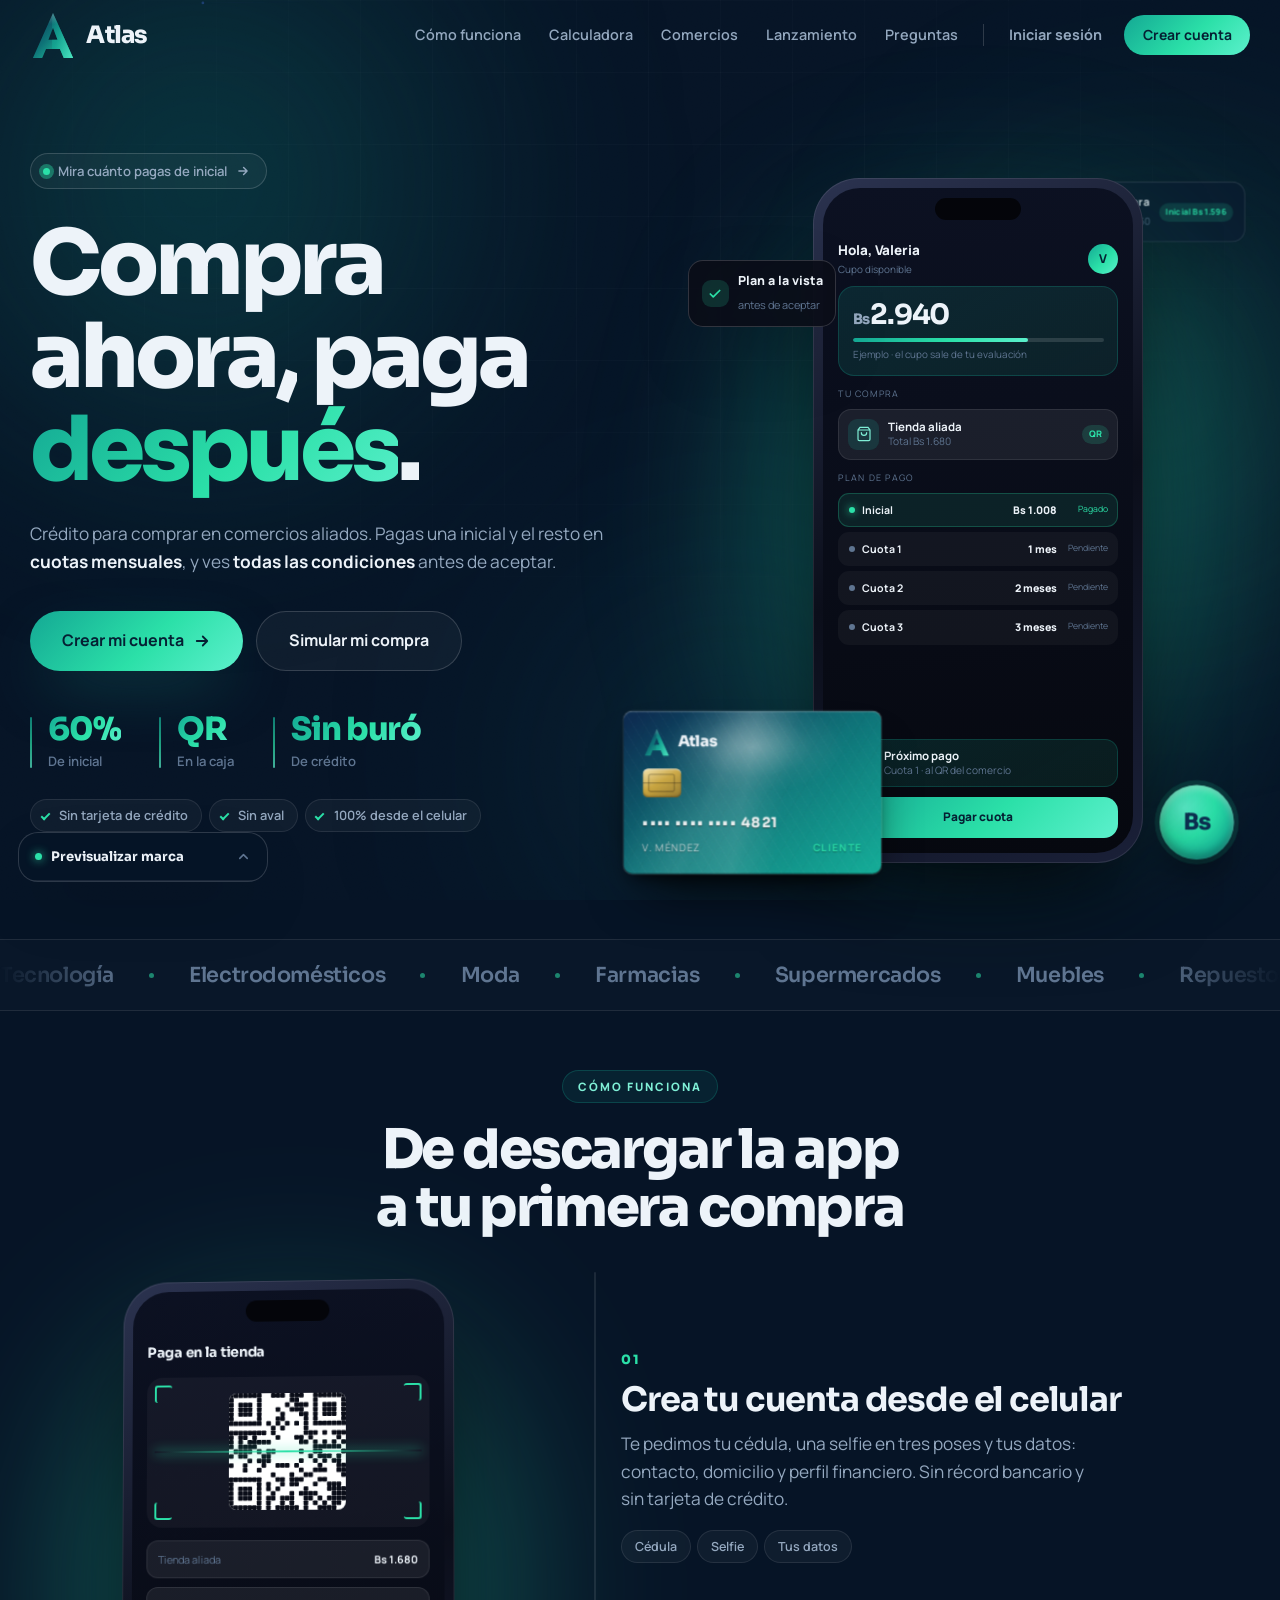
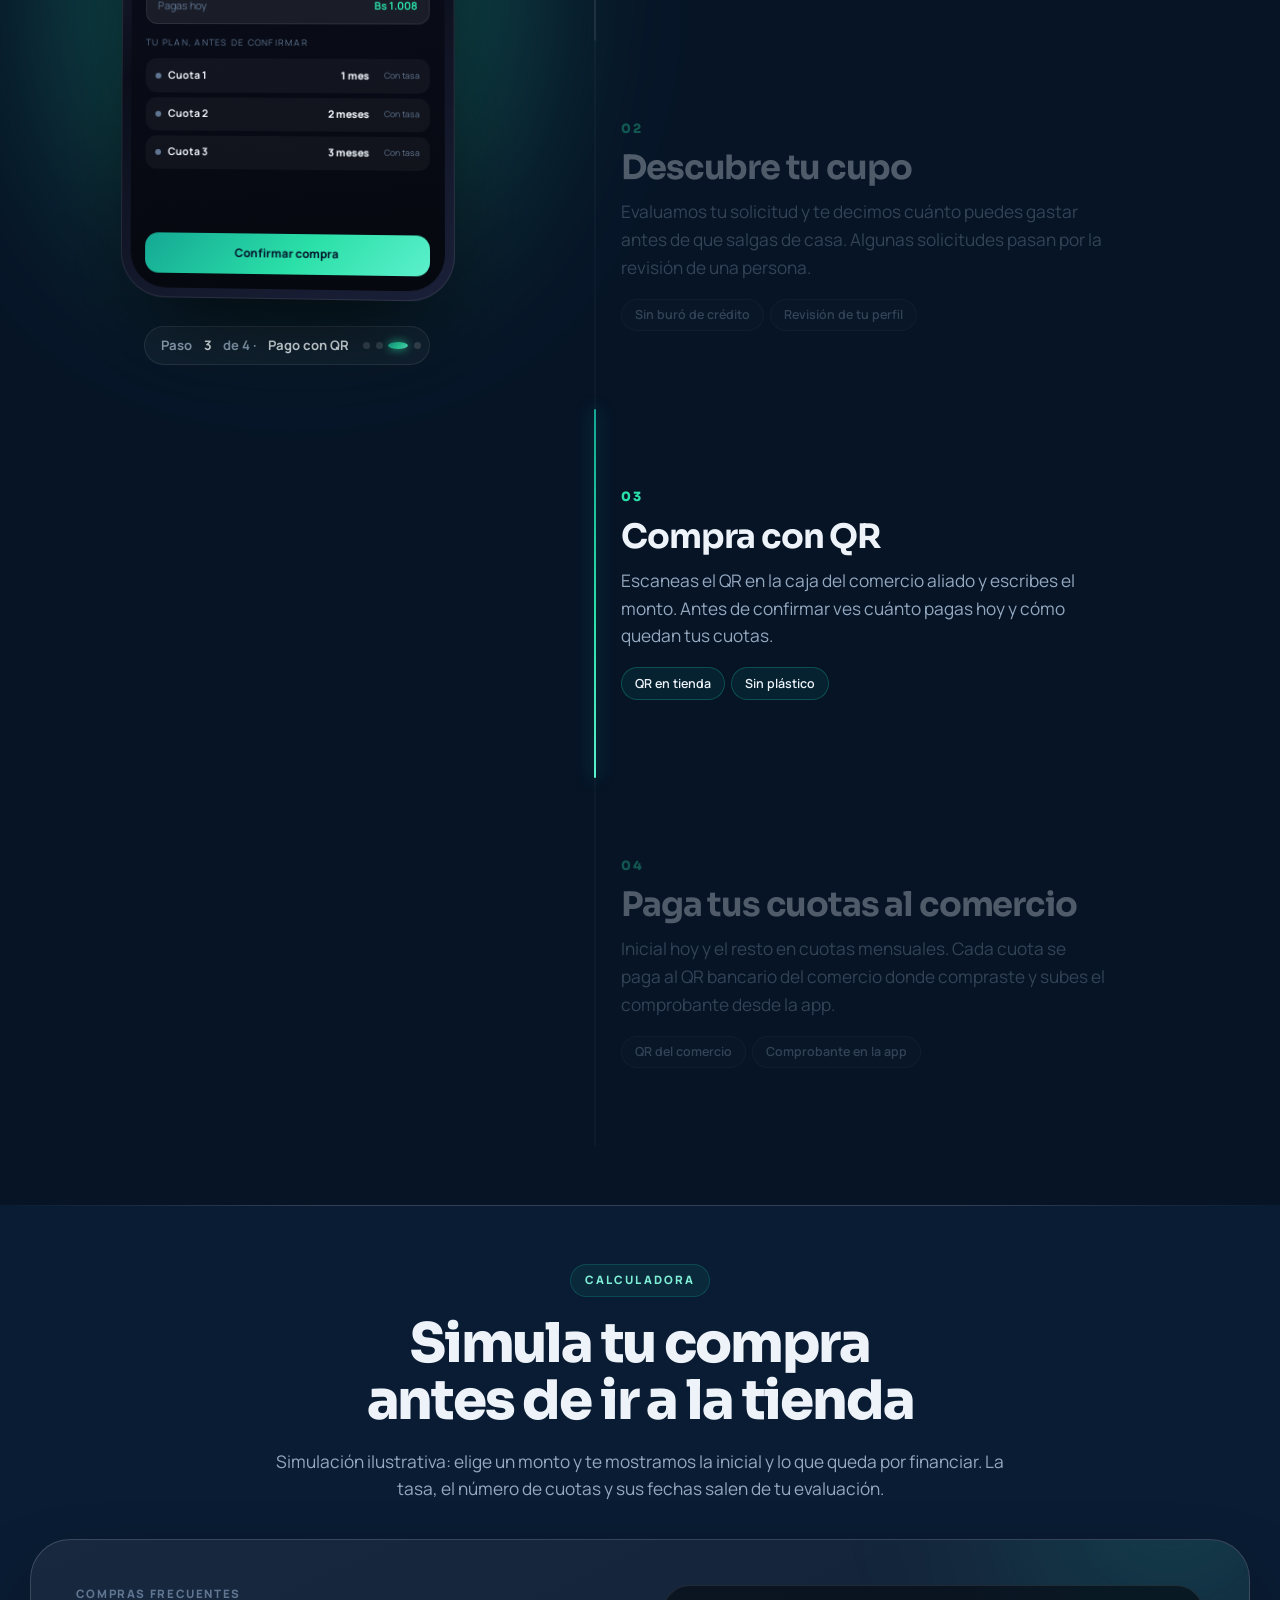
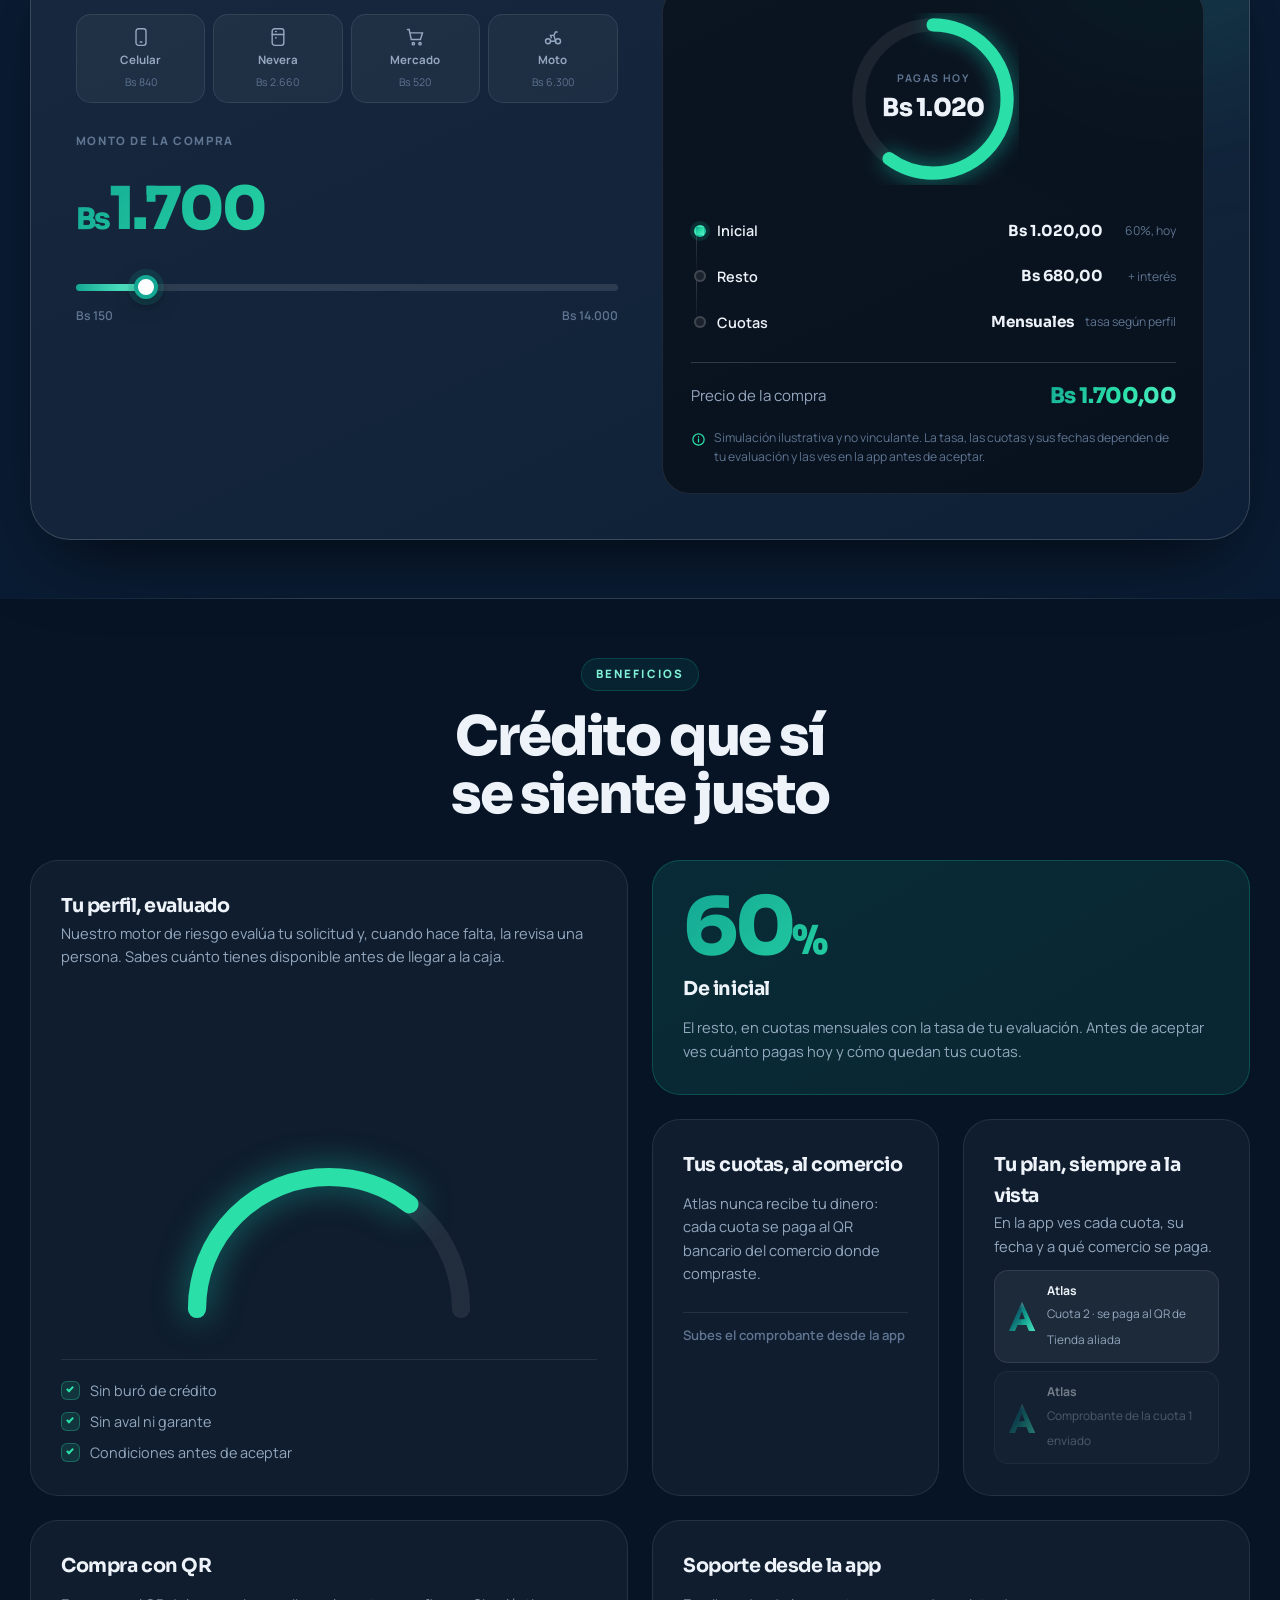
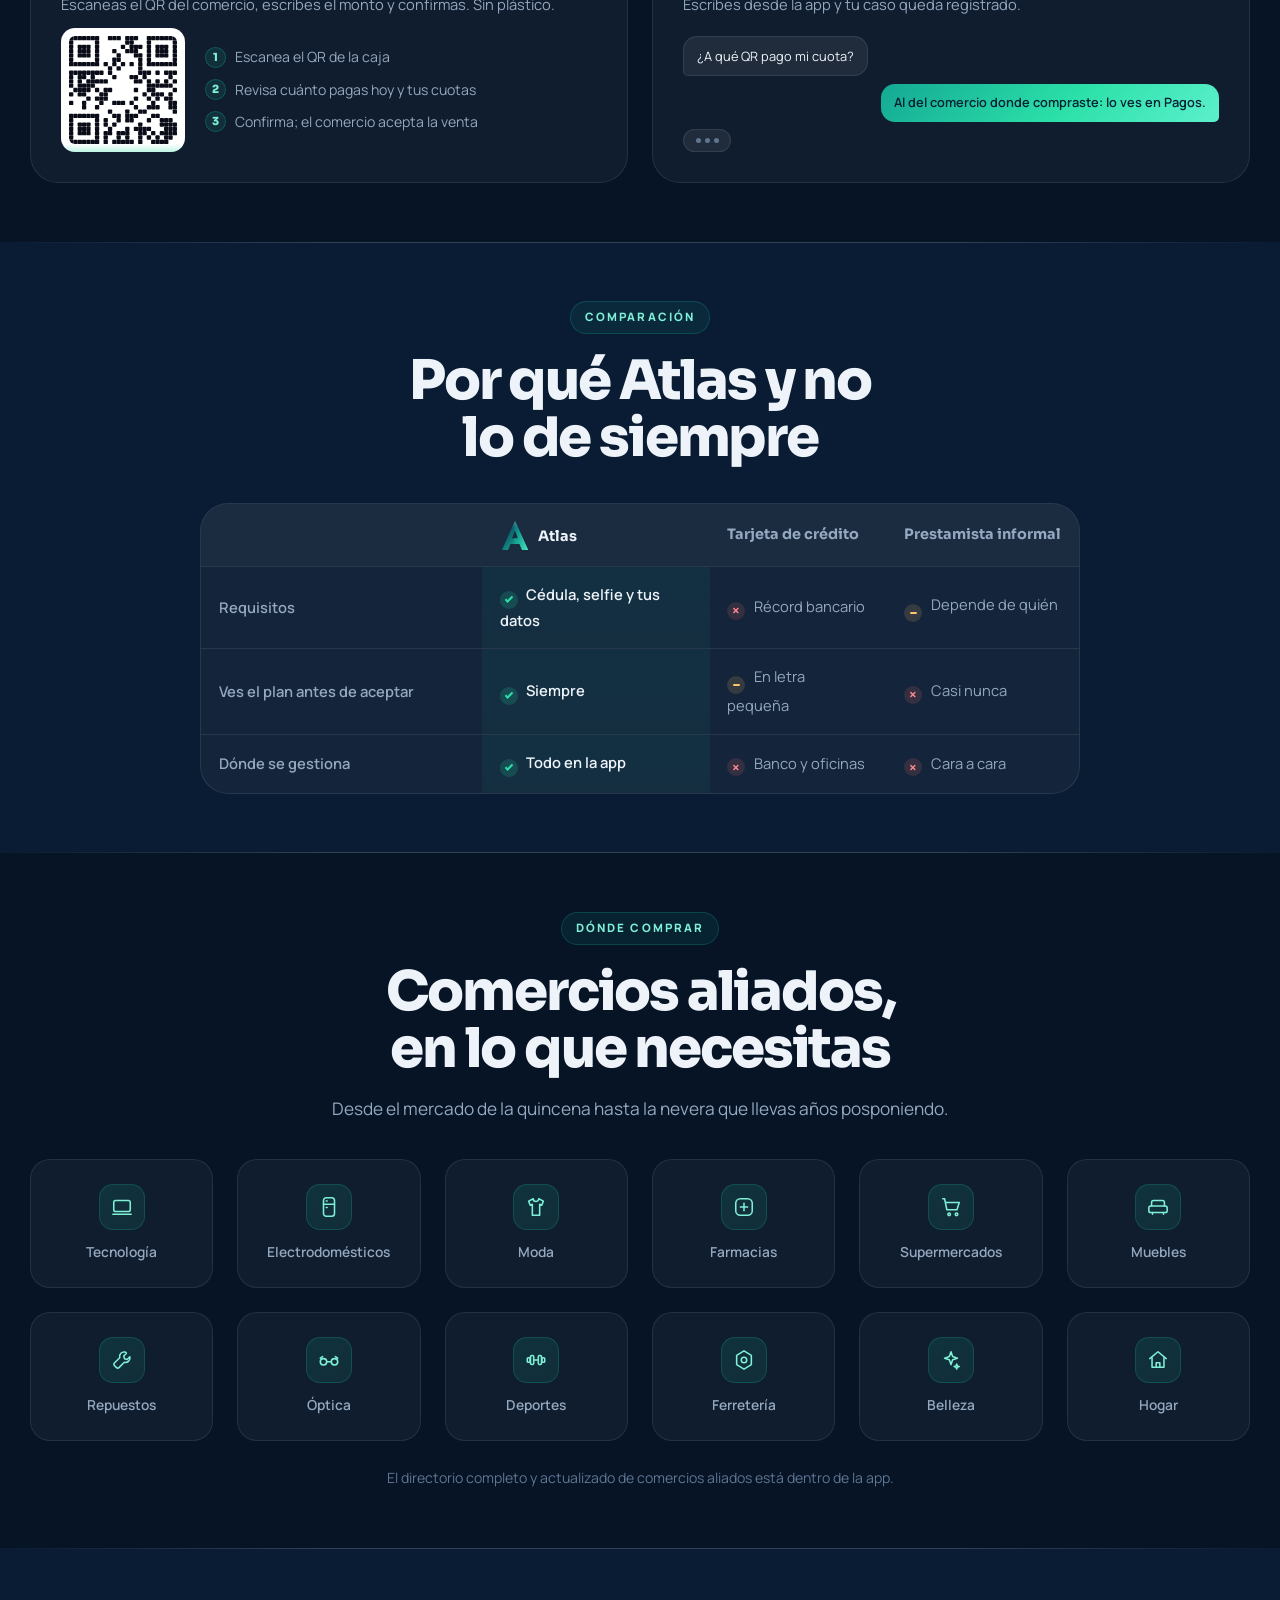
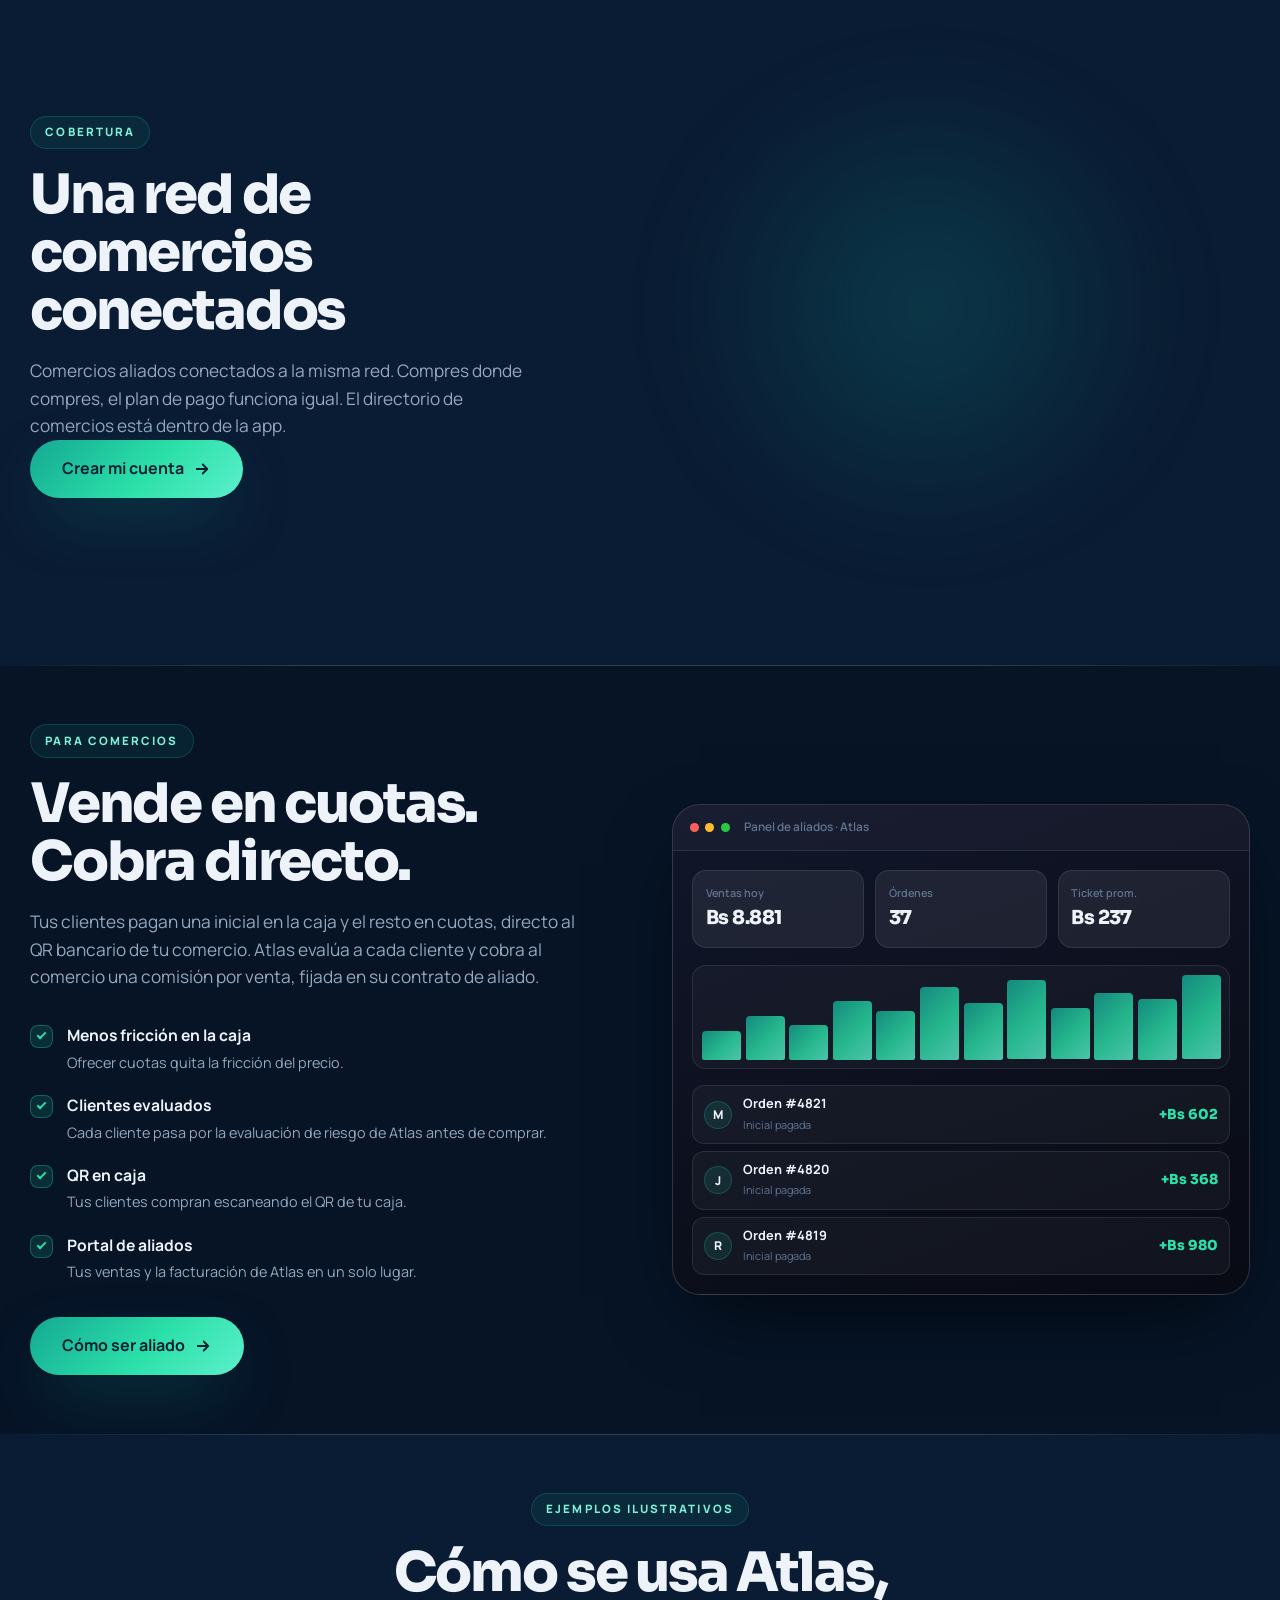
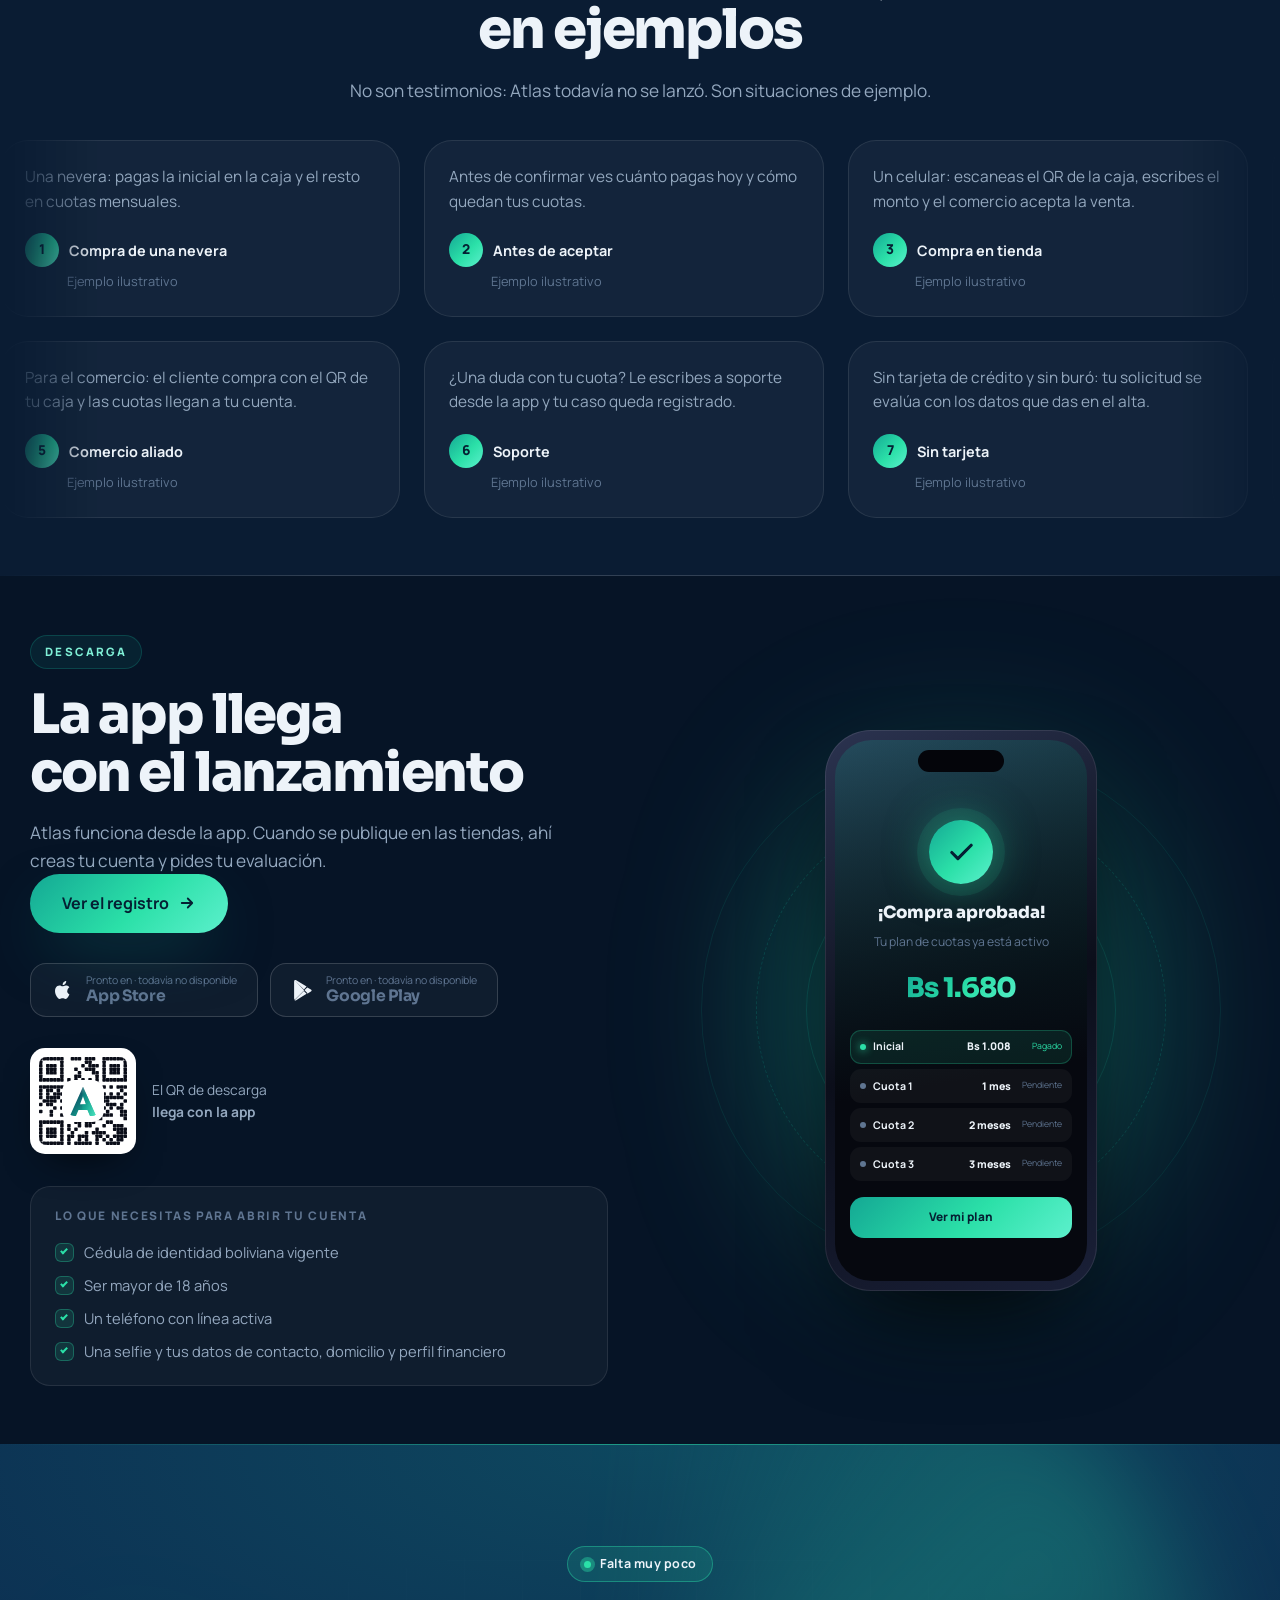
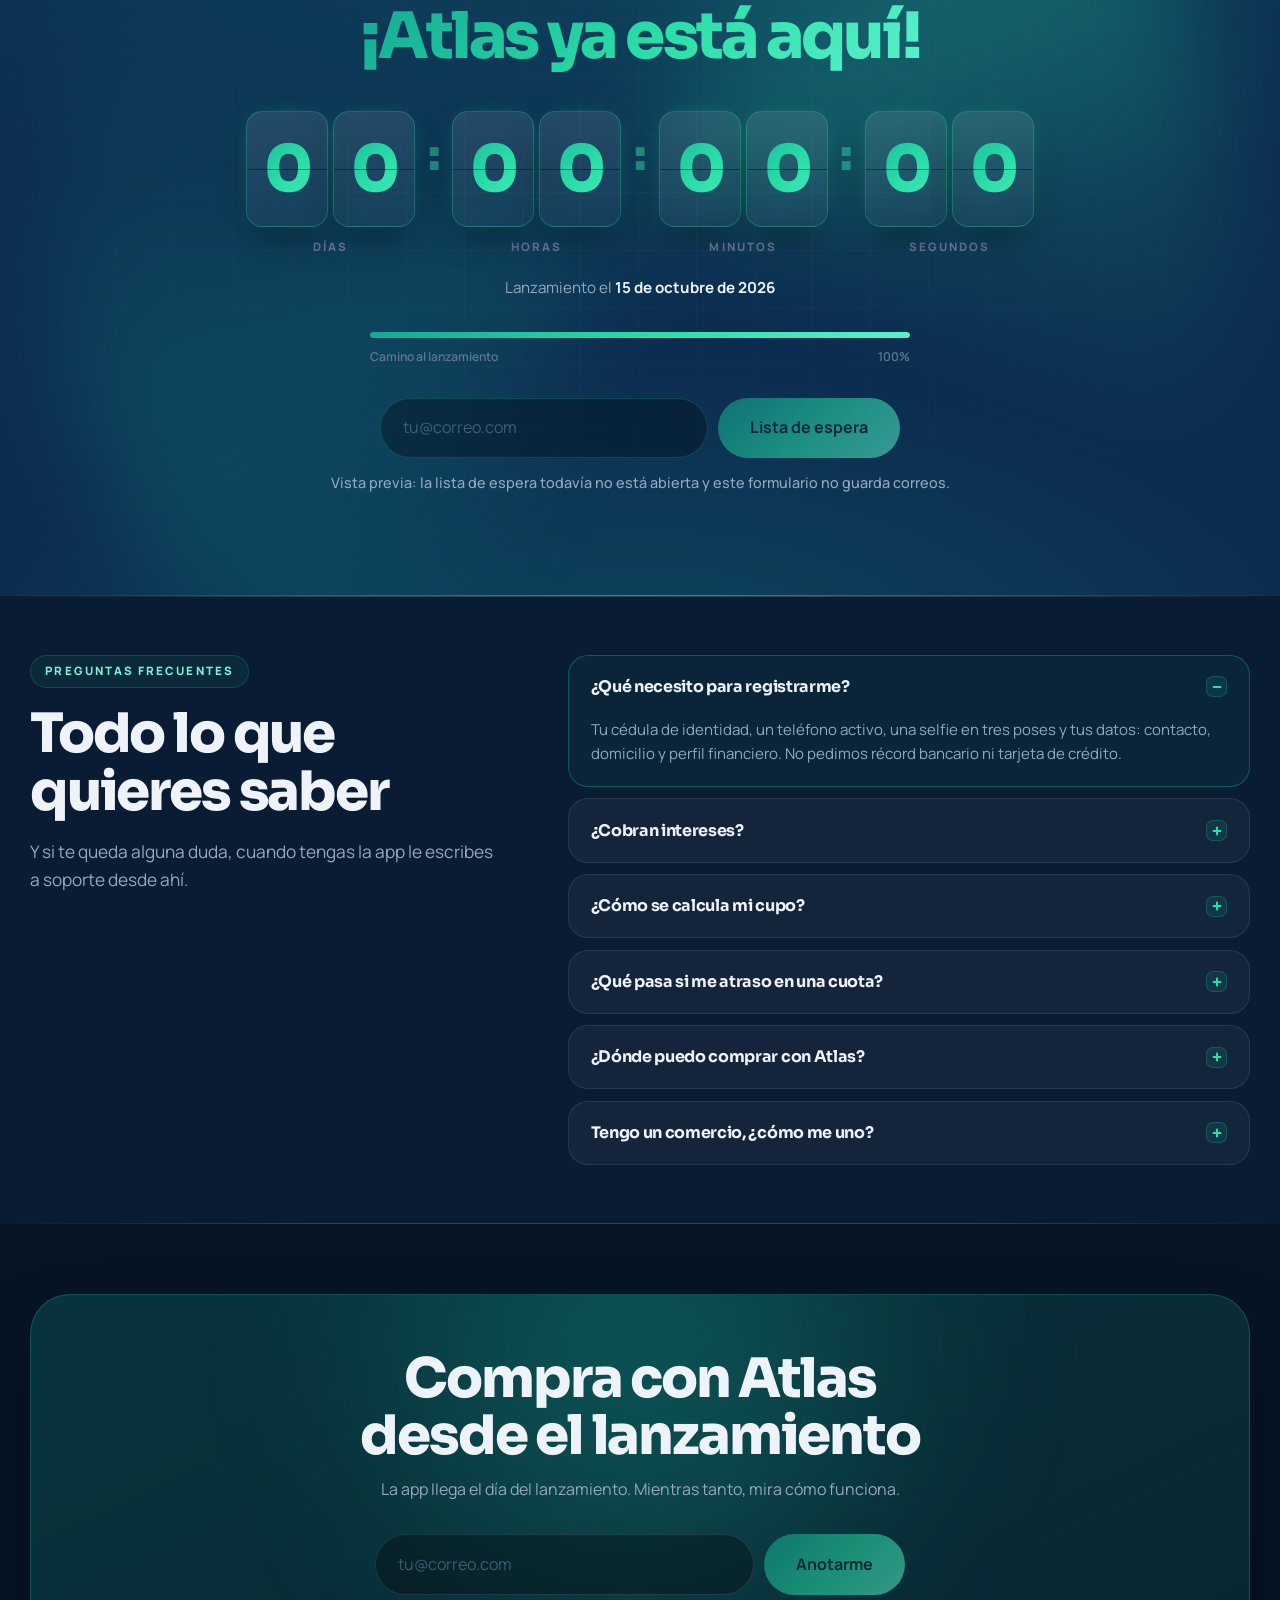
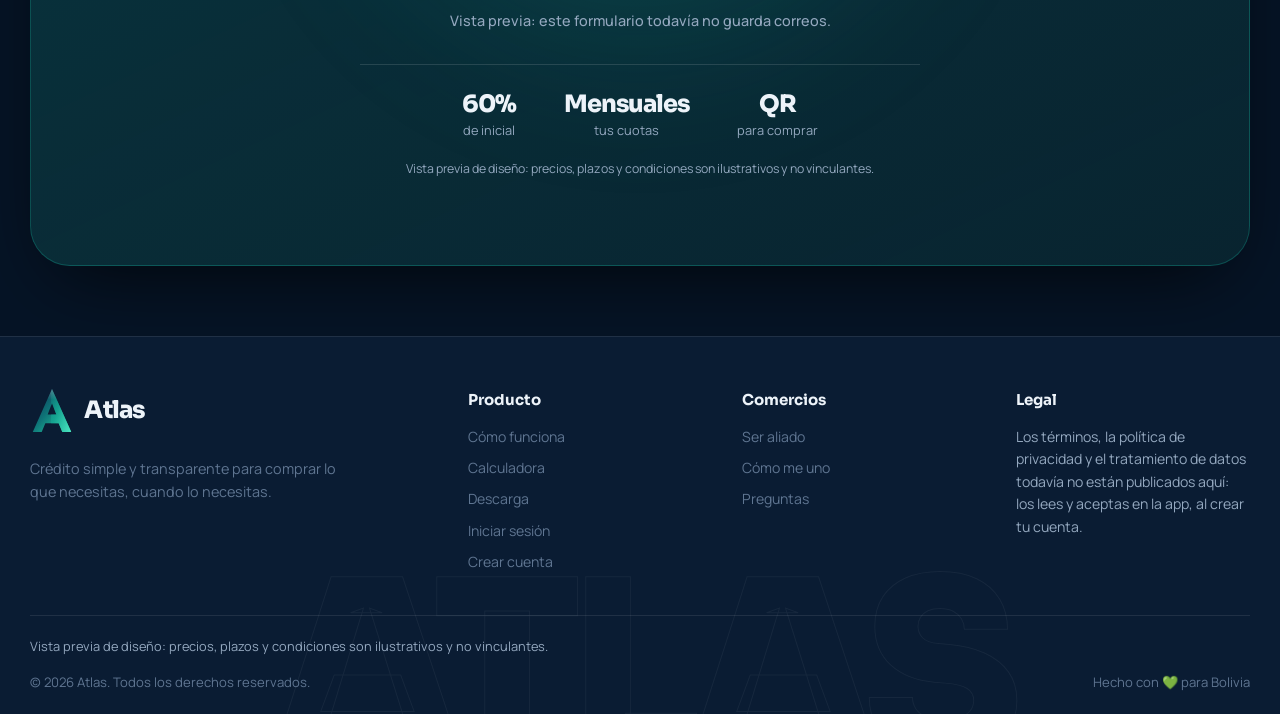
==== index.html @ 5e2beb5f "fix(landing): la calculadora no desborda en móvil con montos altos Medido en captura a 390 px con Bs" ====
<!DOCTYPE html>
<html lang="es-BO">
<head>
<meta charset="UTF-8">
<meta name="viewport" content="width=device-width, initial-scale=1, viewport-fit=cover">
<meta name="theme-color" content="#061426">
<title>Atlas — Compra ahora, paga después | Crédito en cuotas</title>
<meta name="description" content="Atlas es un crédito para comprar en comercios aliados de Bolivia: pagas una inicial y el resto en cuotas mensuales, sin tarjeta de crédito. Las condiciones dependen de tu perfil y las ves antes de aceptar.">

<meta property="og:type" content="website">
<meta property="og:title" content="Atlas — Compra ahora, paga después">
<meta property="og:description" content="Compra en comercios aliados y paga en cuotas. Ves las condiciones antes de aceptar.">
<meta property="og:image" content="assets/img/logo-a.svg">
<meta name="twitter:card" content="summary_large_image">

<link rel="icon" href="favicon.ico" sizes="any">
<link rel="icon" href="assets/img/icon-192.png" type="image/png">
<link rel="apple-touch-icon" href="assets/img/apple-touch-icon.png">
<link rel="preconnect" href="https://fonts.googleapis.com">
<link rel="preconnect" href="https://fonts.gstatic.com" crossorigin>
<link href="https://fonts.googleapis.com/css2?family=Sora:wght@400;500;600;700;800&family=Manrope:wght@400;500;600;700;800&display=swap" rel="stylesheet">
<link rel="stylesheet" href="assets/css/style.css">
<!-- Panel de previsualización · borrar estas 2 líneas y el bloque #preview al elegir concepto -->
<link rel="stylesheet" href="assets/css/preview.css">
</head>
<body>

<!-- ══════════ SÍMBOLOS DE MARCA ══════════
     Los tres conceptos del manual. Los stops usan las variables de marca,
     así que el símbolo se repinta solo al cambiar la ruta de degradado.     -->
<svg width="0" height="0" style="position:absolute" aria-hidden="true"><defs>
  <linearGradient id="gRoyal" x1="0%" y1="0%" x2="100%" y2="100%">
    <stop offset="0%" stop-color="var(--navy)"/><stop offset="46%" stop-color="var(--b1)"/><stop offset="100%" stop-color="var(--b3)"/>
  </linearGradient>
  <!-- La faceta arranca transparente: cortada en seco dejaba una costura
       vertical que a tamaño pequeño se leía como una grieta en la letra. -->
  <linearGradient id="gFacet" x1="0%" y1="0%" x2="100%" y2="65%">
    <stop offset="0%" stop-color="var(--b2)" stop-opacity="0"/>
    <stop offset="38%" stop-color="var(--b2)" stop-opacity=".72"/>
    <stop offset="100%" stop-color="var(--b4)" stop-opacity=".92"/>
  </linearGradient>
  <linearGradient id="gloss" x1="0" y1="0" x2="0" y2="1">
    <stop offset="0%" stop-color="#fff" stop-opacity=".42"/><stop offset="58%" stop-color="#fff" stop-opacity="0"/>
  </linearGradient>
  <radialGradient id="sphere" cx="37%" cy="30%" r="84%">
    <stop offset="0%" stop-color="#fff" stop-opacity=".92"/><stop offset="16%" stop-color="var(--b4)"/>
    <stop offset="42%" stop-color="var(--b2)"/><stop offset="70%" stop-color="var(--b1)"/>
    <stop offset="100%" stop-color="var(--navy)"/>
  </radialGradient>
  <linearGradient id="gRing" x1="0%" y1="0%" x2="100%" y2="0%">
    <stop offset="0%" stop-color="var(--b4)"/><stop offset="100%" stop-color="#EAFFF9"/>
  </linearGradient>
  <linearGradient id="gWing" x1="10%" y1="100%" x2="90%" y2="0%">
    <stop offset="0%" stop-color="var(--navy)"/><stop offset="55%" stop-color="var(--b1)"/><stop offset="100%" stop-color="var(--b3)"/>
  </linearGradient>
  <linearGradient id="gWing2" x1="10%" y1="100%" x2="90%" y2="0%">
    <stop offset="0%" stop-color="var(--b2)"/><stop offset="100%" stop-color="var(--b4)"/>
  </linearGradient>
  <filter id="soft" x="-40%" y="-40%" width="180%" height="180%"><feGaussianBlur stdDeviation="2.2"/></filter>

  <clipPath id="clipA"><path d="M60 14 L102 108 L82.5 108 L74.5 89 L45.5 89 L37.5 108 L18 108 Z M60 45 L50.5 70 L69.5 70 Z" clip-rule="evenodd"/></clipPath>
  <clipPath id="clipWing"><path d="M24 100 C30 64 56 36 102 18 C86 34 70 56 62 100 Z"/></clipPath>

  <!-- A · Monograma facetado -->
  <g id="markA">
    <path fill="url(#gRoyal)" fill-rule="evenodd" d="M60 14 L102 108 L82.5 108 L74.5 89 L45.5 89 L37.5 108 L18 108 Z M60 45 L50.5 70 L69.5 70 Z"/>
    <g clip-path="url(#clipA)"><rect x="58" y="0" width="62" height="120" fill="url(#gFacet)"/></g>
    <rect x="0" y="0" width="120" height="64" fill="url(#gloss)" clip-path="url(#clipA)"/>
  </g>

  <!-- B · Orbe con órbita -->
  <g id="markB">
    <g transform="rotate(-18 60 60)"><path d="M14 60 A46 15 0 0 1 106 60" fill="none" stroke="#BFEEE6" stroke-opacity=".2" stroke-width="2.4" stroke-linecap="round"/></g>
    <circle cx="60" cy="60" r="38" fill="url(#sphere)"/>
    <ellipse cx="47" cy="43" rx="12" ry="7.5" fill="#F2FFFB" opacity=".4" transform="rotate(-30 47 43)"/>
    <path d="M31 82 A38 38 0 0 0 90 79" fill="none" stroke="#A9F4E2" stroke-opacity=".45" stroke-width="2.4" stroke-linecap="round"/>
    <g transform="rotate(-18 60 60)">
      <path d="M14 60 A46 15 0 0 0 106 60" fill="none" stroke="url(#gRing)" stroke-width="3" stroke-linecap="round"/>
      <g>
        <circle r="5" fill="#DFFFF6" filter="url(#soft)"/>
        <circle r="3" fill="#fff"/>
        <animateMotion dur="5.6s" repeatCount="indefinite" calcMode="linear" keyTimes="0;0.5;1" keyPoints="0;1;1" path="M14 60 A46 15 0 0 0 106 60"/>
        <animate attributeName="opacity" values="1;1;0;0" keyTimes="0;0.49;0.5;1" dur="5.6s" repeatCount="indefinite"/>
      </g>
    </g>
  </g>

  <!-- C · Vela en ascenso -->
  <g id="markC">
    <path fill="url(#gWing)" d="M24 100 C30 64 56 36 102 18 C86 34 70 56 62 100 Z"/>
    <path fill="url(#gWing2)" opacity=".92" d="M40 100 C44 76 58 56 84 42 C72 58 63 78 61 100 Z"/>
    <rect x="0" y="0" width="120" height="72" fill="url(#gloss)" clip-path="url(#clipWing)"/>
    <circle cx="100" cy="19" r="3.4" fill="#D8FFF2"><animate attributeName="opacity" values="1;.3;1" dur="2.6s" repeatCount="indefinite"/></circle>
  </g>
</defs></svg>

<!-- ══════════ PRELOADER ══════════ -->
<div class="loader" id="loader">
  <div class="loader__inner">
    <svg class="loader__logo" width="88" height="88" viewBox="14 12 92 96" aria-hidden="true"><use href="#markA"/></svg>
    <span class="loader__word">Atlas</span>
  </div>
  <div class="loader__count"><span id="loaderNum">0</span><i>%</i></div>
  <div class="loader__bar"><span id="loaderBar"></span></div>
  <div class="loader__curtain"></div>
</div>

<!-- ══════════ CAPAS DE AMBIENTE ══════════ -->
<div class="aurora" aria-hidden="true">
  <span class="aurora__blob aurora__blob--1"></span>
  <span class="aurora__blob aurora__blob--2"></span>
  <span class="aurora__blob aurora__blob--3"></span>
</div>
<canvas id="fx" class="fx" aria-hidden="true"></canvas>
<div class="noise" aria-hidden="true"></div>
<div class="cursor" id="cursor" aria-hidden="true"><i></i></div>

<!-- ══════════ NAV ══════════ -->
<header class="nav" id="nav">
  <div class="nav__inner">
    <a href="#hero" class="brand" data-cursor="link" aria-label="Atlas — inicio">
      <svg width="46" height="46" viewBox="14 12 92 96" aria-hidden="true"><use href="#markA"/></svg>
      <span>Atlas</span>
    </a>

    <nav class="nav__menu" id="navMenu" aria-label="Principal">
      <span class="nav__pill" id="navPill" aria-hidden="true"></span>
      <a href="#tour" class="nav__link">Cómo funciona</a>
      <a href="#calculadora" class="nav__link">Calculadora</a>
      <a href="#comercios" class="nav__link">Comercios</a>
      <a href="#lanzamiento" class="nav__link">Lanzamiento</a>
      <a href="#faq" class="nav__link">Preguntas</a>
      <span class="nav__gap" aria-hidden="true"></span>
      <a href="login.html" class="nav__link nav__login">Iniciar sesión</a>
      <a href="registro.html" class="btn btn--primary btn--sm nav__cta" data-magnetic><span>Crear cuenta</span></a>
    </nav>

    <button type="button" class="burger" id="burger" aria-label="Abrir menú" aria-expanded="false" aria-controls="navMenu">
      <span></span><span></span>
    </button>
  </div>
</header>

<main>

<!-- ══════════ HERO ══════════ -->
<section class="hero" id="hero">
  <div class="hero__mesh" aria-hidden="true"></div>

  <div class="wrap hero__grid">
    <div class="hero__copy">
      <a href="#calculadora" class="tag" data-anim="fade" style="--d:0ms">
        <span class="tag__dot"></span>
        Mira cuánto pagas de inicial
        <svg viewBox="0 0 24 24" fill="none" stroke="currentColor" stroke-width="2.5" stroke-linecap="round" stroke-linejoin="round"><path d="M5 12h14M13 6l6 6-6 6"/></svg>
      </a>

      <h1 class="hero__title" data-split>Compra ahora, paga <em>después</em>.</h1>

      <p class="hero__lead" data-anim="fade" style="--d:520ms">
        Crédito para comprar en comercios aliados. Pagas una inicial y el resto en
        <strong>cuotas mensuales</strong>, y ves <strong>todas las condiciones</strong> antes de aceptar.
      </p>

      <div class="hero__cta" data-anim="fade" style="--d:620ms">
        <a href="registro.html" class="btn btn--primary btn--lg" data-magnetic>
          <span>Crear mi cuenta</span>
          <svg viewBox="0 0 24 24" fill="none" stroke="currentColor" stroke-width="2.4" stroke-linecap="round" stroke-linejoin="round"><path d="M5 12h14M13 6l6 6-6 6"/></svg>
        </a>
        <a href="#calculadora" class="btn btn--line btn--lg" data-magnetic><span>Simular mi compra</span></a>
      </div>

      <ul class="hero__proof" data-anim="fade" style="--d:720ms">
        <li><b data-count="60" data-suffix="%"></b><span>De inicial</span></li>
        <li><b>QR</b><span>En la caja</span></li>
        <li><b>Sin buró</b><span>De crédito</span></li>
      </ul>

      <ul class="hero__chips" data-anim="fade" style="--d:800ms">
        <li>Sin tarjeta de crédito</li>
        <li>Sin aval</li>
        <li>100% desde el celular</li>
      </ul>

      <p class="hero__note preview-note" data-anim="fade" style="--d:860ms">
        Vista previa de diseño: precios, plazos y condiciones son ilustrativos y no vinculantes.
      </p>
    </div>

    <div class="hero__stage" data-anim="rise" style="--d:400ms">
     <div class="scene" id="scene">
      <div class="scene__deep">

        <!-- Tarjeta Atlas, el objeto que manda la escena -->
        <div class="fo fo--card" style="--x:11%;--y:87%;--z:90px;--p:26px">
          <div class="fo__in" style="--dur:9s;--delay:0s">
            <div class="acard">
              <span class="acard__weave"></span>
              <span class="acard__shine"></span>
              <div class="acard__top">
                <svg width="26" height="26" viewBox="14 12 92 96" aria-hidden="true"><use href="#markA"/></svg>
                <span>Atlas</span>
              </div>
              <span class="acard__chip"></span>
              <div class="acard__no">•••• •••• •••• 4821</div>
              <div class="acard__bot"><span>V. MÉNDEZ</span><b>CLIENTE</b></div>
            </div>
          </div>
        </div>

        <!-- Moneda -->
        <div class="fo fo--coin" style="--x:91%;--y:95%;--z:-30px;--p:50px">
          <div class="fo__in" style="--dur:7.5s;--delay:.6s">
            <div class="coin"><span>Bs</span></div>
          </div>
        </div>

        <!-- Compra flotando, al fondo -->
        <div class="fo fo--buy" style="--x:88%;--y:-2%;--z:-260px;--p:16px">
          <div class="fo__in" style="--dur:10s;--delay:1.1s">
            <div class="buy">
              <span class="buy__ico">
                <svg viewBox="0 0 24 24" fill="none" stroke="currentColor" stroke-width="1.7" stroke-linecap="round"><rect x="5" y="2" width="14" height="20" rx="3"/><path d="M5 9h14M9 5.5h1M9 13h1"/></svg>
              </span>
              <div><b>Nevera</b><em>Bs 2.660</em></div>
              <span class="buy__q">Inicial Bs 1.596</span>
            </div>
          </div>
        </div>

      <div class="device device--hero" data-tilt="7">
        <div class="device__aura" aria-hidden="true"></div>
        <div class="device__body">
          <span class="device__island" aria-hidden="true"></span>
          <div class="device__screen">
            <div class="ui">
              <header class="ui__bar">
                <div>
                  <p class="ui__hi">Hola, Valeria</p>
                  <p class="ui__mut">Cupo disponible</p>
                </div>
                <span class="ui__ava">V</span>
              </header>

              <div class="ui__hero-card">
                <p class="ui__amount"><i>Bs</i><b data-count="2940" data-money></b></p>
                <div class="ui__track"><i style="--w:70%"></i></div>
                <p class="ui__mut">Ejemplo · el cupo sale de tu evaluación</p>
              </div>

              <p class="ui__label">Tu compra</p>
              <div class="ui__row">
                <span class="ui__ico">
                  <svg viewBox="0 0 24 24" fill="none" stroke="currentColor" stroke-width="1.8" stroke-linecap="round"><path d="M6 2 3 6v14a2 2 0 0 0 2 2h14a2 2 0 0 0 2-2V6l-3-4H6ZM3 6h18M16 10a4 4 0 0 1-8 0"/></svg>
                </span>
                <span class="ui__grow"><b>Tienda aliada</b><em>Total Bs 1.680</em></span>
                <span class="ui__chip">QR</span>
              </div>

              <p class="ui__label">Plan de pago</p>
              <ul class="ui__plan">
                <li class="paid"><i></i><b>Inicial</b><em>Bs 1.008</em><u>Pagado</u></li>
                <li><i></i><b>Cuota 1</b><em>1 mes</em><u>Pendiente</u></li>
                <li><i></i><b>Cuota 2</b><em>2 meses</em><u>Pendiente</u></li>
                <li><i></i><b>Cuota 3</b><em>3 meses</em><u>Pendiente</u></li>
              </ul>

              <div class="ui__next">
                <span class="ui__ico ui__ico--sm">
                  <svg viewBox="0 0 24 24" fill="none" stroke="currentColor" stroke-width="1.9" stroke-linecap="round"><rect x="3" y="5" width="18" height="16" rx="3"/><path d="M3 10h18M8 3v4M16 3v4"/></svg>
                </span>
                <span class="ui__grow"><b>Próximo pago</b><em>Cuota 1 · al QR del comercio</em></span>
              </div>

              <span class="ui__btn">Pagar cuota</span>
            </div>
          </div>
        </div>

        <div class="hover-card hover-card--a" aria-hidden="true">
          <span class="hover-card__ico ok"><svg viewBox="0 0 24 24" fill="none" stroke="currentColor" stroke-width="3" stroke-linecap="round" stroke-linejoin="round"><path d="M20 6 9 17l-5-5"/></svg></span>
          <span><b>Plan a la vista</b><em>antes de aceptar</em></span>
        </div>
      </div>

      </div>
     </div>
    </div>
  </div>

  <div class="hero__ticker" aria-hidden="true">
    <div class="ticker">
      <div class="ticker__row">
        <span>Tecnología</span><i></i><span>Electrodomésticos</span><i></i><span>Moda</span><i></i>
        <span>Farmacias</span><i></i><span>Supermercados</span><i></i><span>Muebles</span><i></i>
        <span>Repuestos</span><i></i><span>Óptica</span><i></i><span>Deportes</span><i></i>
        <span>Ferretería</span><i></i><span>Belleza</span><i></i><span>Hogar</span><i></i>
      </div>
    </div>
  </div>
</section>

<!-- ══════════ TOUR (scroll narrativo) ══════════ -->
<section class="section tour" id="tour">
  <div class="wrap">
    <header class="head" data-anim="rise">
      <span class="eyebrow">Cómo funciona</span>
      <h2 class="h2">De descargar la app<br>a tu primera compra</h2>
    </header>

    <div class="tour__grid">
      <!-- Columna fija: el teléfono -->
      <div class="tour__sticky">
        <div class="device device--tour">
          <div class="device__aura" aria-hidden="true"></div>
          <div class="device__body">
            <span class="device__island" aria-hidden="true"></span>
            <div class="device__screen">

              <!-- Pantalla 1 -->
              <div class="scr is-on" data-scr="0">
                <p class="scr__title">Crear cuenta</p>
                <div class="scr__field"><span>Nombre</span><b>Valeria Méndez</b></div>
                <div class="scr__field"><span>Cédula</span><b>CI 8.345.678 LP</b></div>
                <div class="scr__field"><span>Teléfono</span><b>+591 7•• ••• 89</b></div>
                <div class="scan">
                  <div class="scan__ring"></div>
                  <div class="scan__face">
                    <svg viewBox="0 0 24 24" fill="none" stroke="currentColor" stroke-width="1.6" stroke-linecap="round"><circle cx="12" cy="8.5" r="3.6"/><path d="M4.5 20a7.5 7.5 0 0 1 15 0"/></svg>
                  </div>
                  <span class="scan__line"></span>
                </div>
                <p class="scr__status"><i class="pulse"></i>Verificando identidad…</p>
                <div class="ui__track"><i style="--w:78%"></i></div>
              </div>

              <!-- Pantalla 2 -->
              <div class="scr" data-scr="1">
                <div class="scr__center">
                  <span class="badge-ok">
                    <svg viewBox="0 0 24 24" fill="none" stroke="currentColor" stroke-width="2.6" stroke-linecap="round" stroke-linejoin="round"><path d="M20 6 9 17l-5-5"/></svg>
                  </span>
                  <p class="scr__title">Tu evaluación</p>
                  <p class="scr__big">60%</p>
                  <p class="scr__mut">de inicial en cada compra</p>
                  <div class="scr__pills"><span>Sin tarjeta</span><span>Cupo según tu perfil</span></div>
                </div>
              </div>

              <!-- Pantalla 3 -->
              <div class="scr" data-scr="2">
                <p class="scr__title">Paga en la tienda</p>
                <div class="viewfinder">
                  <img src="assets/img/qr-placeholder.svg" alt="" width="120" height="120">
                  <span class="viewfinder__c tl"></span><span class="viewfinder__c tr"></span>
                  <span class="viewfinder__c bl"></span><span class="viewfinder__c br"></span>
                  <span class="viewfinder__beam"></span>
                </div>
                <div class="scr__field"><span>Tienda aliada</span><b>Bs 1.680</b></div>
                <div class="scr__field"><span>Pagas hoy</span><b class="mint">Bs 1.008</b></div>

                <p class="ui__label">Tu plan, antes de confirmar</p>
                <ul class="ui__plan">
                  <li><i></i><b>Cuota 1</b><em>1 mes</em><u>Con tasa</u></li>
                  <li><i></i><b>Cuota 2</b><em>2 meses</em><u>Con tasa</u></li>
                  <li><i></i><b>Cuota 3</b><em>3 meses</em><u>Con tasa</u></li>
                </ul>

                <span class="ui__btn">Confirmar compra</span>
              </div>

              <!-- Pantalla 4 -->
              <div class="scr" data-scr="3">
                <p class="scr__title">Tu plan de pago</p>
                <div class="ui__hero-card ui__hero-card--sm">
                  <p class="ui__mut">Capital financiado</p>
                  <p class="ui__amount"><i>Bs</i><b>672</b></p>
                  <div class="ui__track"><i style="--w:33%"></i></div>
                </div>
                <ul class="ui__plan">
                  <li class="paid"><i></i><b>Inicial</b><em>Bs 1.008</em><u>Pagado</u></li>
                  <li class="paid"><i></i><b>Cuota 1</b><em>1 mes</em><u>Pagado</u></li>
                  <li><i></i><b>Cuota 2</b><em>2 meses</em><u>Pendiente</u></li>
                  <li><i></i><b>Cuota 3</b><em>3 meses</em><u>Pendiente</u></li>
                </ul>
                <div class="ui__next">
                  <span class="ui__ico ui__ico--sm">
                    <svg viewBox="0 0 24 24" fill="none" stroke="currentColor" stroke-width="1.9" stroke-linecap="round" stroke-linejoin="round"><path d="M3 17l6-6 4 4 7-7M21 8v6M21 8h-6"/></svg>
                  </span>
                  <span class="ui__grow"><b>Próxima cuota</b><em>Al QR bancario del comercio</em></span>
                </div>
                <p class="scr__status ok"><i></i>Vas al día.</p>
              </div>

            </div>
          </div>
        </div>

        <p class="tour__now">
          Paso <em id="tourNum">1</em> de 4 · <em id="tourName">Registro</em>
          <span class="tour__dots" aria-hidden="true"><i class="on"></i><i></i><i></i><i></i></span>
        </p>
      </div>

      <!-- Columna que scrollea: los pasos -->
      <ol class="tour__steps">
        <li class="tour__step" data-step="0">
          <span class="tour__idx">01</span>
          <h3>Crea tu cuenta desde el celular</h3>
          <p>Te pedimos tu cédula, una selfie en tres poses y tus datos: contacto, domicilio y
             perfil financiero. Sin récord bancario y sin tarjeta de crédito.</p>
          <ul class="tour__tags"><li>Cédula</li><li>Selfie</li><li>Tus datos</li></ul>
        </li>
        <li class="tour__step" data-step="1">
          <span class="tour__idx">02</span>
          <h3>Descubre tu cupo</h3>
          <p>Evaluamos tu solicitud y te decimos cuánto puedes gastar antes de que salgas de casa.
             Algunas solicitudes pasan por la revisión de una persona.</p>
          <ul class="tour__tags"><li>Sin buró de crédito</li><li>Revisión de tu perfil</li></ul>
        </li>
        <li class="tour__step" data-step="2">
          <span class="tour__idx">03</span>
          <h3>Compra con QR</h3>
          <p>Escaneas el QR en la caja del comercio aliado y escribes el monto. Antes de confirmar
             ves cuánto pagas hoy y cómo quedan tus cuotas.</p>
          <ul class="tour__tags"><li>QR en tienda</li><li>Sin plástico</li></ul>
        </li>
        <li class="tour__step" data-step="3">
          <span class="tour__idx">04</span>
          <h3>Paga tus cuotas al comercio</h3>
          <p>Inicial hoy y el resto en cuotas mensuales. Cada cuota se paga al QR bancario del
             comercio donde compraste y subes el comprobante desde la app.</p>
          <ul class="tour__tags"><li>QR del comercio</li><li>Comprobante en la app</li></ul>
        </li>
      </ol>
    </div>
  </div>
</section>

<!-- ══════════ CALCULADORA ══════════ -->
<section class="section band" id="calculadora">
  <div class="wrap">
    <header class="head" data-anim="rise">
      <span class="eyebrow">Calculadora</span>
      <h2 class="h2">Simula tu compra<br>antes de ir a la tienda</h2>
      <p class="lead">Simulación ilustrativa: elige un monto y te mostramos la inicial y lo que queda
         por financiar. La tasa, el número de cuotas y sus fechas salen de tu evaluación.</p>
    </header>

    <div class="calc" data-anim="rise" data-initial="0.6">
      <div class="calc__left">
        <p class="calc__mini">Compras frecuentes</p>
        <div class="presets">
          <button type="button" class="preset" data-amount="840">
            <svg viewBox="0 0 24 24" fill="none" stroke="currentColor" stroke-width="1.7" stroke-linecap="round"><rect x="6" y="2" width="12" height="20" rx="3"/><path d="M11 18h2"/></svg>
            <span>Celular</span><em>Bs 840</em>
          </button>
          <button type="button" class="preset" data-amount="2660">
            <svg viewBox="0 0 24 24" fill="none" stroke="currentColor" stroke-width="1.7" stroke-linecap="round"><rect x="5" y="2" width="14" height="20" rx="3"/><path d="M5 9h14M9 5.5h1M9 13h1"/></svg>
            <span>Nevera</span><em>Bs 2.660</em>
          </button>
          <button type="button" class="preset" data-amount="520">
            <svg viewBox="0 0 24 24" fill="none" stroke="currentColor" stroke-width="1.7" stroke-linecap="round"><path d="M3 3h2l2.5 12h11L21 7H6"/><circle cx="10" cy="20" r="1.4"/><circle cx="18" cy="20" r="1.4"/></svg>
            <span>Mercado</span><em>Bs 520</em>
          </button>
          <button type="button" class="preset" data-amount="6300">
            <svg viewBox="0 0 24 24" fill="none" stroke="currentColor" stroke-width="1.7" stroke-linecap="round"><circle cx="6" cy="17" r="3"/><circle cx="18" cy="17" r="3"/><path d="M9 17h6l-2-7h-4l1 3M13 10l2-4h2"/></svg>
            <span>Moto</span><em>Bs 6.300</em>
          </button>
        </div>

        <label class="calc__mini calc__mini--mt" for="amount">Monto de la compra</label>
        <p class="calc__value"><i>Bs</i><output id="amountOut">1.700</output></p>
        <input type="range" id="amount" class="slider" min="150" max="14000" step="50" value="1700"
               aria-label="Monto de la compra en bolivianos">
        <div class="calc__legend"><span>Bs 150</span><span>Bs 14.000</span></div>

      </div>

      <div class="calc__right" aria-live="polite">
        <div class="donut">
          <svg viewBox="0 0 130 130" aria-hidden="true">
            <defs>
              <linearGradient id="donutGrad" x1="0" y1="0" x2="1" y2="1">
                <stop offset="0" stop-color="var(--b1)"/><stop offset="1" stop-color="var(--b3)"/>
              </linearGradient>
            </defs>
            <circle class="donut__bg" cx="65" cy="65" r="56"/>
            <circle class="donut__fg" id="donut" cx="65" cy="65" r="56"/>
          </svg>
          <div class="donut__mid">
            <span>Pagas hoy</span>
            <strong>Bs <em id="initOut">1.020</em></strong>
          </div>
        </div>

        <ol class="timeline" id="timeline">
          <li><span class="timeline__dot is-now"></span><b>Inicial</b><em id="tl0">Bs 1.020</em><u>60%, hoy</u></li>
          <li><span class="timeline__dot"></span><b>Resto</b><em id="finOut">Bs 680</em><u>+ interés</u></li>
          <li><span class="timeline__dot"></span><b>Cuotas</b><em>Mensuales</em><u>tasa según perfil</u></li>
        </ol>

        <div class="calc__total">
          <span>Precio de la compra</span>
          <b>Bs <em id="totalOut">1.700</em></b>
        </div>
        <p class="calc__note">
          <svg viewBox="0 0 24 24" fill="none" stroke="currentColor" stroke-width="2" stroke-linecap="round"><circle cx="12" cy="12" r="9"/><path d="M12 11v5M12 7.5v.5"/></svg>
          Simulación ilustrativa y no vinculante. La tasa, las cuotas y sus fechas dependen de tu evaluación y las ves en la app antes de aceptar.
        </p>
      </div>
    </div>
  </div>
</section>

<!-- ══════════ BENTO / BENEFICIOS ══════════ -->
<section class="section" id="beneficios">
  <div class="wrap">
    <header class="head" data-anim="rise">
      <span class="eyebrow">Beneficios</span>
      <h2 class="h2">Crédito que sí<br>se siente justo</h2>
    </header>

    <div class="bento">
      <article class="cell cell--a" data-anim="tilt3d" data-spot>
        <div class="cell__body">
          <h3>Tu perfil, evaluado</h3>
          <p>Nuestro motor de riesgo evalúa tu solicitud y, cuando hace falta, la revisa una persona.
             Sabes cuánto tienes disponible antes de llegar a la caja.</p>
        </div>
        <div class="gauge" aria-hidden="true">
          <svg viewBox="0 0 200 110">
            <path class="gauge__bg" d="M20 100a80 80 0 0 1 160 0"/>
            <path class="gauge__fg" d="M20 100a80 80 0 0 1 160 0"/>
          </svg>
        </div>
        <ul class="facts">
          <li><i></i>Sin buró de crédito</li>
          <li><i></i>Sin aval ni garante</li>
          <li><i></i>Condiciones antes de aceptar</li>
        </ul>
      </article>

      <article class="cell cell--b" data-anim="tilt3d" data-spot>
        <p class="cell__stat">60<i>%</i></p>
        <h3>De inicial</h3>
        <p>El resto, en cuotas mensuales con la tasa de tu evaluación. Antes de aceptar ves cuánto pagas hoy y cómo quedan tus cuotas.</p>
      </article>

      <article class="cell cell--c" data-anim="tilt3d" data-spot>
        <h3>Tus cuotas, al comercio</h3>
        <p>Atlas nunca recibe tu dinero: cada cuota se paga al QR bancario del comercio donde compraste.</p>
        <p class="cell__foot">Subes el comprobante desde la app</p>
      </article>

      <article class="cell cell--d" data-anim="tilt3d" data-spot>
        <div class="cell__body">
          <h3>Tu plan, siempre a la vista</h3>
          <p>En la app ves cada cuota, su fecha y a qué comercio se paga.</p>
        </div>
        <div class="notif" aria-hidden="true">
          <div class="notif__card">
            <svg width="30" height="30" viewBox="14 12 92 96" aria-hidden="true"><use href="#markA"/></svg>
            <div><b>Atlas</b><span>Cuota 2 · se paga al QR de Tienda aliada</span></div>
          </div>
          <div class="notif__card notif__card--ghost">
            <svg width="30" height="30" viewBox="14 12 92 96" aria-hidden="true"><use href="#markA"/></svg>
            <div><b>Atlas</b><span>Comprobante de la cuota 1 enviado</span></div>
          </div>
        </div>
      </article>

      <article class="cell cell--e" data-anim="tilt3d" data-spot>
        <h3>Compra con QR</h3>
        <p>Escaneas el QR del comercio, escribes el monto y confirmas. Sin plástico.</p>
        <div class="qr-block">
          <div class="qr-mini" aria-hidden="true">
            <img src="assets/img/qr-placeholder.svg" alt="" width="108" height="108">
            <span class="qr-mini__beam"></span>
          </div>
          <ol class="qr-steps">
            <li><b>1</b>Escanea el QR de la caja</li>
            <li><b>2</b>Revisa cuánto pagas hoy y tus cuotas</li>
            <li><b>3</b>Confirma; el comercio acepta la venta</li>
          </ol>
        </div>
      </article>

      <article class="cell cell--f" data-anim="tilt3d" data-spot>
        <h3>Soporte desde la app</h3>
        <p>Escribes desde la app y tu caso queda registrado.</p>
        <div class="chat" aria-hidden="true">
          <span class="chat__b chat__b--in">¿A qué QR pago mi cuota?</span>
          <span class="chat__b chat__b--out">Al del comercio donde compraste: lo ves en Pagos.</span>
          <span class="chat__typing"><i></i><i></i><i></i></span>
        </div>
      </article>
    </div>
  </div>
</section>

<!-- ══════════ COMPARATIVA ══════════ -->
<section class="section band" id="comparar">
  <div class="wrap wrap--tight">
    <header class="head" data-anim="rise">
      <span class="eyebrow">Comparación</span>
      <h2 class="h2">Por qué Atlas y no<br>lo de siempre</h2>
    </header>

    <p class="table-hint" aria-hidden="true">
      <svg viewBox="0 0 24 24" fill="none" stroke="currentColor" stroke-width="2.2" stroke-linecap="round" stroke-linejoin="round"><path d="M5 12h14M13 6l6 6-6 6"/></svg>
      Desliza para ver las tres columnas
    </p>
    <div class="table-wrap" data-anim="tilt3d">
      <table class="vs">
        <caption class="sr-only">Comparación entre Atlas, una tarjeta de crédito y un prestamista informal</caption>
        <thead>
          <tr>
            <th scope="col"><span class="sr-only">Característica</span></th>
            <th scope="col" class="vs__mine">
              <svg width="30" height="30" viewBox="14 12 92 96" aria-hidden="true"><use href="#markA"/></svg>Atlas
            </th>
            <th scope="col">Tarjeta de crédito</th>
            <th scope="col">Prestamista informal</th>
          </tr>
        </thead>
        <tbody>
          <tr>
            <th scope="row">Requisitos</th>
            <td class="vs__mine"><i class="yes"></i>Cédula, selfie y tus datos</td>
            <td><i class="no"></i>Récord bancario</td>
            <td><i class="mid"></i>Depende de quién</td>
          </tr>
          <tr>
            <th scope="row">Ves el plan antes de aceptar</th>
            <td class="vs__mine"><i class="yes"></i>Siempre</td>
            <td><i class="mid"></i>En letra pequeña</td>
            <td><i class="no"></i>Casi nunca</td>
          </tr>
          <tr>
            <th scope="row">Dónde se gestiona</th>
            <td class="vs__mine"><i class="yes"></i>Todo en la app</td>
            <td><i class="no"></i>Banco y oficinas</td>
            <td><i class="no"></i>Cara a cara</td>
          </tr>
        </tbody>
      </table>
    </div>
  </div>
</section>

<!-- ══════════ CATEGORÍAS ══════════ -->
<section class="section" id="categorias">
  <div class="wrap">
    <header class="head" data-anim="rise">
      <span class="eyebrow">Dónde comprar</span>
      <h2 class="h2">Comercios aliados,<br>en lo que necesitas</h2>
      <p class="lead">Desde el mercado de la quincena hasta la nevera que llevas años posponiendo.</p>
    </header>

    <ul class="cats" data-anim="tilt3d">
        <li class="cat"><span class="cat__ico"><svg viewBox="0 0 24 24" fill="none" stroke="currentColor" stroke-width="1.7" stroke-linecap="round" stroke-linejoin="round"><rect x="3" y="5" width="18" height="12" rx="2"/><path d="M2 20h20"/></svg></span>Tecnología</li>
        <li class="cat"><span class="cat__ico"><svg viewBox="0 0 24 24" fill="none" stroke="currentColor" stroke-width="1.7" stroke-linecap="round" stroke-linejoin="round"><rect x="6" y="2" width="12" height="20" rx="3"/><path d="M6 9h12M9 5.5h1M9 12.5h1"/></svg></span>Electrodomésticos</li>
        <li class="cat"><span class="cat__ico"><svg viewBox="0 0 24 24" fill="none" stroke="currentColor" stroke-width="1.7" stroke-linecap="round" stroke-linejoin="round"><path d="M9 3 4 5.6 5.7 10l2.3-.9V21h8V9.1l2.3.9L20 5.6 15 3a3 3 0 0 1-6 0Z"/></svg></span>Moda</li>
        <li class="cat"><span class="cat__ico"><svg viewBox="0 0 24 24" fill="none" stroke="currentColor" stroke-width="1.7" stroke-linecap="round" stroke-linejoin="round"><rect x="3" y="3" width="18" height="18" rx="5"/><path d="M12 8v8M8 12h8"/></svg></span>Farmacias</li>
        <li class="cat"><span class="cat__ico"><svg viewBox="0 0 24 24" fill="none" stroke="currentColor" stroke-width="1.7" stroke-linecap="round" stroke-linejoin="round"><path d="M3 3h2l2.5 12h11L21 7H6"/><circle cx="10" cy="20" r="1.4"/><circle cx="18" cy="20" r="1.4"/></svg></span>Supermercados</li>
        <li class="cat"><span class="cat__ico"><svg viewBox="0 0 24 24" fill="none" stroke="currentColor" stroke-width="1.7" stroke-linecap="round" stroke-linejoin="round"><path d="M5 11V7a2 2 0 0 1 2-2h10a2 2 0 0 1 2 2v4"/><rect x="2" y="11" width="20" height="7" rx="2"/><path d="M6 18v2M18 18v2"/></svg></span>Muebles</li>
        <li class="cat"><span class="cat__ico"><svg viewBox="0 0 24 24" fill="none" stroke="currentColor" stroke-width="1.7" stroke-linecap="round" stroke-linejoin="round"><path d="M15.6 3.4a5 5 0 0 0-6.1 6.1l-5.8 5.8a1.9 1.9 0 0 0 0 2.7l2.3 2.3a1.9 1.9 0 0 0 2.7 0l5.8-5.8a5 5 0 0 0 6.1-6.1l-3 3-2.9-.8-.8-2.9 3-3Z"/></svg></span>Repuestos</li>
        <li class="cat"><span class="cat__ico"><svg viewBox="0 0 24 24" fill="none" stroke="currentColor" stroke-width="1.7" stroke-linecap="round" stroke-linejoin="round"><circle cx="6" cy="14" r="3.5"/><circle cx="18" cy="14" r="3.5"/><path d="M9.5 14h5M2.5 10 5 8.2M21.5 10 19 8.2"/></svg></span>Óptica</li>
        <li class="cat"><span class="cat__ico"><svg viewBox="0 0 24 24" fill="none" stroke="currentColor" stroke-width="1.7" stroke-linecap="round" stroke-linejoin="round"><rect x="2.5" y="9.5" width="3" height="5" rx="1"/><rect x="18.5" y="9.5" width="3" height="5" rx="1"/><rect x="6" y="7" width="3.5" height="10" rx="1.4"/><rect x="14.5" y="7" width="3.5" height="10" rx="1.4"/><path d="M9.5 12h5"/></svg></span>Deportes</li>
        <li class="cat"><span class="cat__ico"><svg viewBox="0 0 24 24" fill="none" stroke="currentColor" stroke-width="1.7" stroke-linecap="round" stroke-linejoin="round"><path d="M12 2 20 7v10l-8 5-8-5V7l8-5Z"/><circle cx="12" cy="12" r="3"/></svg></span>Ferretería</li>
        <li class="cat"><span class="cat__ico"><svg viewBox="0 0 24 24" fill="none" stroke="currentColor" stroke-width="1.7" stroke-linecap="round" stroke-linejoin="round"><path d="M12 3l1.8 5.2L19 10l-5.2 1.8L12 17l-1.8-5.2L5 10l5.2-1.8L12 3Z"/><path d="M18.2 16.4l.7 2 2.1.7-2.1.7-.7 2-.7-2-2.1-.7 2.1-.7.7-2Z"/></svg></span>Belleza</li>
        <li class="cat"><span class="cat__ico"><svg viewBox="0 0 24 24" fill="none" stroke="currentColor" stroke-width="1.7" stroke-linecap="round" stroke-linejoin="round"><path d="M3 10.5 12 3l9 7.5"/><path d="M5.5 9.5V20h13V9.5"/><path d="M10 20v-5h4v5"/></svg></span>Hogar</li>
    </ul>

    <p class="cats__note" data-anim="fade">
      El directorio completo y actualizado de comercios aliados está dentro de la app.
    </p>
  </div>
</section>

<!-- ══════════ COBERTURA ══════════ -->
<section class="section band cover" id="cobertura">
  <div class="wrap cover__grid">
    <div data-anim="rise">
      <span class="eyebrow">Cobertura</span>
      <h2 class="h2 h2--left">Una red de comercios<br>conectados</h2>
      <p class="lead lead--left">
        Comercios aliados conectados a la misma red. Compres donde compres, el plan de pago
        funciona igual. El directorio de comercios está dentro de la app.
      </p>

      <a href="registro.html" class="btn btn--primary btn--lg" data-magnetic>
        <span>Crear mi cuenta</span>
        <svg viewBox="0 0 24 24" fill="none" stroke="currentColor" stroke-width="2.4" stroke-linecap="round" stroke-linejoin="round"><path d="M5 12h14M13 6l6 6-6 6"/></svg>
      </a>
    </div>

    <div class="cover__map" id="mapa" aria-hidden="true"></div>
  </div>
</section>

<!-- ══════════ COMERCIOS ══════════ -->
<section class="section" id="comercios">
  <div class="wrap duo">
    <div data-anim="rise">
      <span class="eyebrow">Para comercios</span>
      <h2 class="h2 h2--left">Vende en cuotas.<br>Cobra directo.</h2>
      <p class="lead lead--left">
        Tus clientes pagan una inicial en la caja y el resto en cuotas, directo al QR bancario de
        tu comercio. Atlas evalúa a cada cliente y cobra al comercio una comisión por venta,
        fijada en su contrato de aliado.
      </p>

      <ul class="perks">
        <li><i></i><div><b>Menos fricción en la caja</b><span>Ofrecer cuotas quita la fricción del precio.</span></div></li>
        <li><i></i><div><b>Clientes evaluados</b><span>Cada cliente pasa por la evaluación de riesgo de Atlas antes de comprar.</span></div></li>
        <li><i></i><div><b>QR en caja</b><span>Tus clientes compran escaneando el QR de tu caja.</span></div></li>
        <li><i></i><div><b>Portal de aliados</b><span>Tus ventas y la facturación de Atlas en un solo lugar.</span></div></li>
      </ul>

      <a href="#faq-aliados" class="btn btn--primary btn--lg" data-magnetic>
        <span>Cómo ser aliado</span>
        <svg viewBox="0 0 24 24" fill="none" stroke="currentColor" stroke-width="2.4" stroke-linecap="round" stroke-linejoin="round"><path d="M5 12h14M13 6l6 6-6 6"/></svg>
      </a>
    </div>

    <div class="duo__visual" data-anim="rise" style="--d:120ms">
      <div class="panel" data-tilt="6">
        <div class="panel__top">
          <span class="d r"></span><span class="d y"></span><span class="d g"></span>
          <p>Panel de aliados · Atlas</p>
        </div>
        <div class="panel__body">
          <div class="kpis">
            <div class="kpi"><span>Ventas hoy</span><b>Bs <em data-count="8990" data-money></em></b><i class="up">▲ 18%</i></div>
            <div class="kpi"><span>Órdenes</span><b data-count="37"></b><i class="up">▲ 9%</i></div>
            <div class="kpi"><span>Ticket prom.</span><b>Bs <em data-count="240"></em></b><i class="up">▲ 6%</i></div>
          </div>
          <div class="graph" aria-hidden="true">
            <i style="--h:34%"></i><i style="--h:52%"></i><i style="--h:41%"></i><i style="--h:70%"></i>
            <i style="--h:58%"></i><i style="--h:86%"></i><i style="--h:67%"></i><i style="--h:94%"></i>
            <i style="--h:61%"></i><i style="--h:79%"></i><i style="--h:72%"></i><i style="--h:100%"></i>
          </div>
          <div class="feed">
            <div class="feed__row"><span class="feed__ava">M</span><div><b>Orden #4821</b><em>Inicial pagada</em></div><span class="feed__amt">+Bs 602</span></div>
            <div class="feed__row"><span class="feed__ava">J</span><div><b>Orden #4820</b><em>Inicial pagada</em></div><span class="feed__amt">+Bs 368</span></div>
            <div class="feed__row"><span class="feed__ava">R</span><div><b>Orden #4819</b><em>Inicial pagada</em></div><span class="feed__amt">+Bs 980</span></div>
          </div>
        </div>
      </div>
    </div>
  </div>
</section>

<!-- ══════════ OPINIONES ══════════ -->
<section class="section band" id="opiniones">
  <div class="wrap">
    <header class="head" data-anim="rise">
      <span class="eyebrow">Ejemplos ilustrativos</span>
      <h2 class="h2">Cómo se usa Atlas,<br>en ejemplos</h2>
      <p class="lead">No son testimonios: Atlas todavía no se lanzó. Son situaciones de ejemplo.</p>
    </header>
  </div>

  <div class="rail" role="group" aria-label="Ejemplos ilustrativos, no son testimonios">
    <div class="rail__row" data-dir="1">
      <figure class="quote"><p>Una nevera: pagas la inicial en la caja y el resto en cuotas mensuales.</p><figcaption><span>1</span><b>Compra de una nevera</b><em>Ejemplo ilustrativo</em></figcaption></figure>
      <figure class="quote"><p>Antes de confirmar ves cuánto pagas hoy y cómo quedan tus cuotas.</p><figcaption><span>2</span><b>Antes de aceptar</b><em>Ejemplo ilustrativo</em></figcaption></figure>
      <figure class="quote"><p>Un celular: escaneas el QR de la caja, escribes el monto y el comercio acepta la venta.</p><figcaption><span>3</span><b>Compra en tienda</b><em>Ejemplo ilustrativo</em></figcaption></figure>
      <figure class="quote"><p>Cada cuota se paga al QR bancario del comercio y el comprobante se sube en la app.</p><figcaption><span>4</span><b>Pago de una cuota</b><em>Ejemplo ilustrativo</em></figcaption></figure>
      <figure class="quote"><p>Una nevera: pagas la inicial en la caja y el resto en cuotas mensuales.</p><figcaption><span>1</span><b>Compra de una nevera</b><em>Ejemplo ilustrativo</em></figcaption></figure>
      <figure class="quote"><p>Antes de confirmar ves cuánto pagas hoy y cómo quedan tus cuotas.</p><figcaption><span>2</span><b>Antes de aceptar</b><em>Ejemplo ilustrativo</em></figcaption></figure>
      <figure class="quote"><p>Un celular: escaneas el QR de la caja, escribes el monto y el comercio acepta la venta.</p><figcaption><span>3</span><b>Compra en tienda</b><em>Ejemplo ilustrativo</em></figcaption></figure>
      <figure class="quote"><p>Cada cuota se paga al QR bancario del comercio y el comprobante se sube en la app.</p><figcaption><span>4</span><b>Pago de una cuota</b><em>Ejemplo ilustrativo</em></figcaption></figure>
    </div>
    <div class="rail__row" data-dir="-1">
      <figure class="quote"><p>Para el comercio: el cliente compra con el QR de tu caja y las cuotas llegan a tu cuenta.</p><figcaption><span>5</span><b>Comercio aliado</b><em>Ejemplo ilustrativo</em></figcaption></figure>
      <figure class="quote"><p>¿Una duda con tu cuota? Le escribes a soporte desde la app y tu caso queda registrado.</p><figcaption><span>6</span><b>Soporte</b><em>Ejemplo ilustrativo</em></figcaption></figure>
      <figure class="quote"><p>Sin tarjeta de crédito y sin buró: tu solicitud se evalúa con los datos que das en el alta.</p><figcaption><span>7</span><b>Sin tarjeta</b><em>Ejemplo ilustrativo</em></figcaption></figure>
      <figure class="quote"><p>En la app ves cada cuota, su fecha y a qué comercio se paga.</p><figcaption><span>8</span><b>Tu plan</b><em>Ejemplo ilustrativo</em></figcaption></figure>
      <figure class="quote"><p>Para el comercio: el cliente compra con el QR de tu caja y las cuotas llegan a tu cuenta.</p><figcaption><span>5</span><b>Comercio aliado</b><em>Ejemplo ilustrativo</em></figcaption></figure>
      <figure class="quote"><p>¿Una duda con tu cuota? Le escribes a soporte desde la app y tu caso queda registrado.</p><figcaption><span>6</span><b>Soporte</b><em>Ejemplo ilustrativo</em></figcaption></figure>
      <figure class="quote"><p>Sin tarjeta de crédito y sin buró: tu solicitud se evalúa con los datos que das en el alta.</p><figcaption><span>7</span><b>Sin tarjeta</b><em>Ejemplo ilustrativo</em></figcaption></figure>
      <figure class="quote"><p>En la app ves cada cuota, su fecha y a qué comercio se paga.</p><figcaption><span>8</span><b>Tu plan</b><em>Ejemplo ilustrativo</em></figcaption></figure>
    </div>
  </div>
</section>

<!-- ══════════ DESCARGA ══════════ -->
<section class="section" id="descarga">
  <div class="wrap duo duo--rev">
    <div data-anim="rise">
      <span class="eyebrow">Descarga</span>
      <h2 class="h2 h2--left">La app llega<br>con el lanzamiento</h2>
      <p class="lead lead--left">Atlas funciona desde la app. Cuando se publique en las tiendas,
         ahí creas tu cuenta y pides tu evaluación.</p>

      <a href="registro.html" class="btn btn--primary btn--lg" data-magnetic>
        <span>Ver el registro</span>
        <svg viewBox="0 0 24 24" fill="none" stroke="currentColor" stroke-width="2.4" stroke-linecap="round" stroke-linejoin="round"><path d="M5 12h14M13 6l6 6-6 6"/></svg>
      </a>

      <div class="stores">
        <p class="store store--soon">
          <svg viewBox="0 0 24 24" fill="currentColor" aria-hidden="true"><path d="M16.4 12.7c0-2.3 1.9-3.4 2-3.5-1.1-1.6-2.8-1.8-3.4-1.8-1.4-.1-2.8.9-3.5.9-.7 0-1.8-.8-3-.8-1.5 0-2.9.9-3.7 2.3-1.6 2.7-.4 6.8 1.1 9 .8 1.1 1.6 2.3 2.8 2.2 1.1 0 1.6-.7 2.9-.7s1.7.7 2.9.7c1.2 0 2-1.1 2.7-2.2.9-1.2 1.2-2.4 1.2-2.5 0 0-2.3-.9-2.3-3.6ZM14.3 5.8c.6-.8 1-1.8.9-2.9-.9 0-2 .6-2.6 1.4-.6.7-1.1 1.8-.9 2.8 1 .1 2-.5 2.6-1.3Z"/></svg>
          <span><span>Pronto en · todavía no disponible</span><b>App Store</b></span>
        </p>
        <p class="store store--soon">
          <svg viewBox="0 0 24 24" fill="currentColor" aria-hidden="true"><path d="M3.6 2.3c-.3.3-.5.8-.5 1.4v16.6c0 .6.2 1.1.5 1.4l.1.1 9.3-9.3v-.2L3.6 2.3ZM16.3 15 13.6 12.3v-.2L16.3 9.4l.1.1 3.5 2c1 .6 1 1.5 0 2.1l-3.6 2.1v-.7ZM15.6 15.8 12.9 13l-9.3 9.3c.3.4.9.4 1.6 0l10.4-6.5ZM15.6 8.6 5.2 2.2c-.7-.4-1.3-.4-1.6 0l9.3 9.3 2.7-2.9Z"/></svg>
          <span><span>Pronto en · todavía no disponible</span><b>Google Play</b></span>
        </p>
      </div>

      <div class="scan-row">
        <div class="scan-row__qr">
          <img src="assets/img/qr-placeholder.svg" alt="Código QR de ejemplo, todavía no lleva a ninguna parte" width="88" height="88">
          <svg class="scan-row__logo" width="30" height="30" viewBox="14 12 92 96" aria-hidden="true"><use href="#markA"/></svg>
        </div>
        <p>El QR de descarga<br><b>llega con la app</b></p>
      </div>

      <div class="reqs">
        <p class="reqs__title">Lo que necesitas para abrir tu cuenta</p>
        <ul>
          <li><i></i>Cédula de identidad boliviana vigente</li>
          <li><i></i>Ser mayor de 18 años</li>
          <li><i></i>Un teléfono con línea activa</li>
          <li><i></i>Una selfie y tus datos de contacto, domicilio y perfil financiero</li>
        </ul>
      </div>
    </div>

    <div class="duo__visual" data-anim="rise" style="--d:120ms">
      <div class="orbit" aria-hidden="true"><i></i><i></i><i></i></div>
      <div class="device device--sm" data-tilt="9">
        <div class="device__aura" aria-hidden="true"></div>
        <div class="device__body">
          <span class="device__island" aria-hidden="true"></span>
          <div class="device__screen device__screen--win">
            <div class="win">
              <span class="win__check">
                <svg viewBox="0 0 24 24" fill="none" stroke="currentColor" stroke-width="2.6" stroke-linecap="round" stroke-linejoin="round"><path d="M20 6 9 17l-5-5"/></svg>
              </span>
              <p class="win__title">¡Compra aprobada!</p>
              <p class="win__mut">Tu plan de cuotas ya está activo</p>
              <p class="win__amount">Bs 1.680</p>

              <ul class="ui__plan win__plan">
                <li class="paid"><i></i><b>Inicial</b><em>Bs 1.008</em><u>Pagado</u></li>
                <li><i></i><b>Cuota 1</b><em>1 mes</em><u>Pendiente</u></li>
                <li><i></i><b>Cuota 2</b><em>2 meses</em><u>Pendiente</u></li>
                <li><i></i><b>Cuota 3</b><em>3 meses</em><u>Pendiente</u></li>
              </ul>
              <span class="ui__btn win__btn">Ver mi plan</span>

              <div class="pop"><i></i><i></i><i></i><i></i><i></i><i></i><i></i><i></i><i></i><i></i><i></i><i></i></div>
            </div>
          </div>
        </div>
      </div>
    </div>
  </div>
</section>

<!-- ══════════ CUENTA REGRESIVA ══════════ -->
<section class="launch" id="lanzamiento"
         data-start="2026-08-01T00:00:00-04:00"
         data-launch="2026-10-15T12:00:00-04:00">
  <div class="launch__halo" aria-hidden="true"></div>
  <div class="launch__grid" aria-hidden="true"></div>
  <div class="launch__stars" aria-hidden="true">
    <i></i><i></i><i></i><i></i><i></i><i></i><i></i><i></i><i></i><i></i><i></i><i></i>
  </div>
  <span class="launch__streak launch__streak--1" aria-hidden="true"></span>
  <span class="launch__streak launch__streak--2" aria-hidden="true"></span>

  <div class="wrap launch__in">
    <span class="launch__tag" data-anim="fade">
      <span class="launch__pulse"></span>Falta muy poco
    </span>

    <h2 class="launch__title" data-anim="rise">
      Atlas se lanza <em>en</em>
    </h2>

    <div class="clock" id="clock" role="timer" aria-live="off"
         aria-label="Tiempo restante para el lanzamiento">
        <div class="clock__unit">
          <div class="clock__box">
            <span class="digit" data-d="d0"><span class="digit__roll"><i>0</i><i>1</i><i>2</i><i>3</i><i>4</i><i>5</i><i>6</i><i>7</i><i>8</i><i>9</i></span></span>
            <span class="digit" data-d="d1"><span class="digit__roll"><i>0</i><i>1</i><i>2</i><i>3</i><i>4</i><i>5</i><i>6</i><i>7</i><i>8</i><i>9</i></span></span>
          </div>
          <span class="clock__lbl">Días</span>
        </div>
        <span class="clock__sep" aria-hidden="true">:</span>
        <div class="clock__unit">
          <div class="clock__box">
            <span class="digit" data-d="h0"><span class="digit__roll"><i>0</i><i>1</i><i>2</i><i>3</i><i>4</i><i>5</i><i>6</i><i>7</i><i>8</i><i>9</i></span></span>
            <span class="digit" data-d="h1"><span class="digit__roll"><i>0</i><i>1</i><i>2</i><i>3</i><i>4</i><i>5</i><i>6</i><i>7</i><i>8</i><i>9</i></span></span>
          </div>
          <span class="clock__lbl">Horas</span>
        </div>
        <span class="clock__sep" aria-hidden="true">:</span>
        <div class="clock__unit">
          <div class="clock__box">
            <span class="digit" data-d="m0"><span class="digit__roll"><i>0</i><i>1</i><i>2</i><i>3</i><i>4</i><i>5</i><i>6</i><i>7</i><i>8</i><i>9</i></span></span>
            <span class="digit" data-d="m1"><span class="digit__roll"><i>0</i><i>1</i><i>2</i><i>3</i><i>4</i><i>5</i><i>6</i><i>7</i><i>8</i><i>9</i></span></span>
          </div>
          <span class="clock__lbl">Minutos</span>
        </div>
        <span class="clock__sep clock__sep--live" aria-hidden="true">:</span>
        <div class="clock__unit">
          <div class="clock__box">
            <span class="digit" data-d="s0"><span class="digit__roll"><i>0</i><i>1</i><i>2</i><i>3</i><i>4</i><i>5</i><i>6</i><i>7</i><i>8</i><i>9</i></span></span>
            <span class="digit" data-d="s1"><span class="digit__roll"><i>0</i><i>1</i><i>2</i><i>3</i><i>4</i><i>5</i><i>6</i><i>7</i><i>8</i><i>9</i></span></span>
          </div>
          <span class="clock__lbl">Segundos</span>
        </div>
    </div>

    <p class="clock__date" id="clockDate" data-anim="fade"></p>

    <div class="launch__bar" data-anim="fade">
      <div class="launch__track"><i id="launchFill"></i></div>
      <div class="launch__ends"><span>Camino al lanzamiento</span><span id="launchPct">0%</span></div>
    </div>

    <form class="launch__form" id="waitForm" novalidate data-anim="fade" aria-describedby="waitMsg">
      <label class="sr-only" for="waitEmail">Correo electrónico</label>
      <input type="email" id="waitEmail" placeholder="tu@correo.com" required autocomplete="email" disabled>
      <button type="submit" class="btn btn--primary btn--lg" disabled>
        <span>Lista de espera</span>
      </button>
    </form>
    <p class="launch__msg launch__msg--note" id="waitMsg" role="status">Vista previa: la lista de espera todavía no está abierta y este formulario no guarda correos.</p>
  </div>
</section>

<!-- ══════════ FAQ ══════════ -->
<section class="section band" id="faq">
  <div class="wrap faq-grid">
    <header class="faq-intro" data-anim="rise">
      <span class="eyebrow">Preguntas frecuentes</span>
      <h2 class="h2 h2--left">Todo lo que<br>quieres saber</h2>
      <p class="lead lead--left">Y si te queda alguna duda, cuando tengas la app le escribes
         a soporte desde ahí.</p>
    </header>

    <div class="faq" data-anim="rise">
      <details class="ask" open>
        <summary><span>¿Qué necesito para registrarme?</span><i></i></summary>
        <div class="ask__in"><p>Tu cédula de identidad, un teléfono activo, una selfie en tres poses y tus datos: contacto, domicilio y perfil financiero. No pedimos récord bancario ni tarjeta de crédito.</p></div>
      </details>
      <details class="ask">
        <summary><span>¿Cobran intereses?</span><i></i></summary>
        <div class="ask__in"><p>Sí. La tasa depende de la evaluación de tu perfil. Antes de confirmar cualquier compra ves cuánto pagas hoy y cómo quedan tus cuotas mensuales.</p></div>
      </details>
      <details class="ask">
        <summary><span>¿Cómo se calcula mi cupo?</span><i></i></summary>
        <div class="ask__in"><p>Lo define la evaluación de tu solicitud, con la información que das en el alta. Tu solicitud puede pasar por la revisión de una persona antes de decidir.</p></div>
      </details>
      <details class="ask">
        <summary><span>¿Qué pasa si me atraso en una cuota?</span><i></i></summary>
        <div class="ask__in"><p>Se aplica la política de mora de Atlas, que puedes leer en la app. Si tienes un problema para pagar, escríbele a soporte desde la app.</p></div>
      </details>
      <details class="ask">
        <summary><span>¿Dónde puedo comprar con Atlas?</span><i></i></summary>
        <div class="ask__in"><p>En los comercios aliados, escaneando el QR de su caja. El directorio de comercios está dentro de la app.</p></div>
      </details>
      <details class="ask" id="faq-aliados">
        <summary><span>Tengo un comercio, ¿cómo me uno?</span><i></i></summary>
        <div class="ask__in"><p>El alta de comercios la hace el equipo de Atlas: revisamos tu negocio y firmas un contrato de aliado con la comisión por venta. Tus clientes compran con el QR de tu caja.</p></div>
      </details>
    </div>
  </div>
</section>

<!-- ══════════ CTA ══════════ -->
<section class="closer" id="contacto">
  <div class="wrap">
    <div class="closer__box" data-anim="rise">
      <div class="closer__glow" aria-hidden="true"></div>
      <h2>Compra con Atlas<br>desde el lanzamiento</h2>
      <p>La app llega el día del lanzamiento. Mientras tanto, mira cómo funciona.</p>
      <form class="closer__form" id="leadForm" novalidate aria-describedby="leadMsg">
        <label class="sr-only" for="leadEmail">Correo electrónico</label>
        <input type="email" id="leadEmail" name="email" placeholder="tu@correo.com" required autocomplete="email" disabled>
        <button type="submit" class="btn btn--primary btn--lg" disabled><span>Anotarme</span></button>
      </form>
      <p class="closer__msg closer__msg--note" id="leadMsg" role="status">Vista previa: este formulario todavía no guarda correos.</p>

      <ul class="closer__props">
        <li><b>60%</b><span>de inicial</span></li>
        <li><b>Mensuales</b><span>tus cuotas</span></li>
        <li><b>QR</b><span>para comprar</span></li>
      </ul>

      <p class="closer__legal">Vista previa de diseño: precios, plazos y condiciones son ilustrativos y no vinculantes.</p>
    </div>
  </div>
</section>

</main>

<!-- ══════════ FOOTER ══════════ -->
<footer class="foot">
  <div class="wrap foot__grid">
    <div class="foot__brand">
      <a href="#hero" class="brand"><svg width="44" height="44" viewBox="14 12 92 96" aria-hidden="true"><use href="#markA"/></svg><span>Atlas</span></a>
      <p>Crédito simple y transparente para comprar lo que necesitas, cuando lo necesitas.</p>
    </div>

    <nav class="foot__col" aria-label="Producto">
      <h3>Producto</h3>
      <a href="#tour">Cómo funciona</a><a href="#calculadora">Calculadora</a>
      <a href="#descarga">Descarga</a>
      <a href="login.html">Iniciar sesión</a><a href="registro.html">Crear cuenta</a>
    </nav>
    <nav class="foot__col" aria-label="Comercios">
      <h3>Comercios</h3>
      <a href="#comercios">Ser aliado</a><a href="#faq-aliados">Cómo me uno</a>
      <a href="#faq">Preguntas</a>
    </nav>
    <div class="foot__col">
      <h3>Legal</h3>
      <p class="foot__soon">Los términos, la política de privacidad y el tratamiento de datos
         todavía no están publicados aquí: los lees y aceptas en la app, al crear tu cuenta.</p>
    </div>
  </div>

  <div class="wrap foot__bottom">
    <p class="foot__notice preview-note">Vista previa de diseño: precios, plazos y condiciones son ilustrativos y no vinculantes.</p>
    <p>© <span id="year">2026</span> Atlas. Todos los derechos reservados.</p>
    <p>Hecho con 💚 para Bolivia</p>
  </div>

  <div class="foot__word" aria-hidden="true">ATLAS</div>
</footer>

<button type="button" class="up" id="up" aria-label="Volver arriba">
  <svg class="up__ring" viewBox="0 0 52 52" aria-hidden="true">
    <circle cx="26" cy="26" r="24"/><circle cx="26" cy="26" r="24" id="upRing"/>
  </svg>
  <svg class="up__arrow" viewBox="0 0 24 24" fill="none" stroke="currentColor" stroke-width="2.6" stroke-linecap="round" stroke-linejoin="round"><path d="M12 19V5M5 12l7-7 7 7"/></svg>
</button>

<!-- ══════════ PANEL DE PREVISUALIZACIÓN · TEMPORAL ══════════
     Ver instrucciones de borrado en assets/css/preview.css -->
<aside class="pv min" id="preview" aria-label="Previsualización de marca">
  <button class="pv__head" type="button" aria-expanded="false">
    <span class="pv__dot"></span>
    <b>Previsualizar marca</b>
    <svg viewBox="0 0 24 24" fill="none" stroke="currentColor" stroke-width="2.4" stroke-linecap="round" stroke-linejoin="round"><path d="m6 9 6 6 6-6"/></svg>
  </button>

  <div class="pv__body">
    <div>
      <p class="pv__label">Concepto</p>
      <div class="pv__marks">
        <button class="pv__mark" type="button" data-concept="A" aria-pressed="true">
          <svg viewBox="14 12 92 96" aria-hidden="true"><use href="#markA"/></svg><span>A · Monograma</span>
        </button>
        <button class="pv__mark" type="button" data-concept="B" aria-pressed="false">
          <svg viewBox="0 0 120 120" aria-hidden="true"><use href="#markB"/></svg><span>B · Orbe</span>
        </button>
        <button class="pv__mark" type="button" data-concept="C" aria-pressed="false">
          <svg viewBox="0 0 120 120" aria-hidden="true"><use href="#markC"/></svg><span>C · Ascenso</span>
        </button>
      </div>
    </div>

    <div>
      <p class="pv__label">Ruta de degradado</p>
      <div class="pv__routes">
        <button class="pv__route" type="button" data-route-key="blue" aria-pressed="true">
          <i style="background:linear-gradient(145deg,#0C2C50,#0E7377 52%,#2BE0A8)"></i>
          <span>Azul → Teal</span><em>rec.</em>
        </button>
        <button class="pv__route" type="button" data-route-key="teal" aria-pressed="false">
          <i style="background:linear-gradient(145deg,#0B5563,#37E0B0)"></i>
          <span>Teal → Menta</span>
        </button>
        <button class="pv__route" type="button" data-route-key="indigo" aria-pressed="false">
          <i style="background:linear-gradient(145deg,#262F68,#7B86E6)"></i>
          <span>Índigo → Periwinkle</span>
        </button>
        <button class="pv__route" type="button" data-route-key="gold" aria-pressed="false">
          <i style="background:linear-gradient(145deg,#22314F,#E6C15E)"></i>
          <span>Medianoche → Oro</span>
        </button>
      </div>
    </div>

    <p class="pv__note">Tu elección se guarda en este navegador. Este panel es solo para decidir: no va a producción.</p>
  </div>
</aside>

<script defer src="assets/js/geo-bolivia.js"></script>
<script defer src="assets/js/mapa3d.js"></script>
<script src="assets/js/main.js"></script>
<script src="assets/js/preview.js"></script>
</body>
</html>
---- assets/css/style.css ----
/* ═══════════════════════════════════════════════════════════════════════
   ATLAS · Landing
   ─────────────────────────────────────────────────────────────────────
   Paleta del manual de marca: ruta Azul → Teal (la recomendada).
   Para cambiar de ruta basta con reemplazar el bloque de marca de abajo.
   ═══════════════════════════════════════════════════════════════════════ */

:root{
  /* ── Marca · ruta Azul → Teal ──
     --navy es el arranque profundo del degradado y el tono de las superficies.
     --b2/--b3/--b4 son la parte viva: lo que se ve sobre fondo oscuro.       */
  --navy:#0C2C50;            /* azul profundo   */
  --b1:#0E7377;              /* teal profundo   */
  --b2:#14A894;              /* teal medio      */
  --b3:#2BE0A8;              /* menta           */
  --b4:#5CF0CC;              /* menta clara     */
  --tint:#7FEFD6;            /* acento para texto e iconos sobre oscuro */
  --on-brand:#052033;        /* texto sobre superficies de marca */

  /* Mismos colores en RGB, para poder darles alpha */
  --navy-rgb:12,44,80;
  --b1-rgb:14,115,119;
  --b2-rgb:20,168,148;
  --b3-rgb:43,224,168;

  /* ── Superficies ── */
  --bg:#061426;
  --bg-2:#0A1C33;
  --ink:rgba(255,255,255,.04);
  --ink-2:rgba(255,255,255,.07);
  --line:rgba(255,255,255,.09);
  --line-2:rgba(255,255,255,.16);

  /* ── Texto ── */
  --t1:#EDF3F9;
  --t2:#94A8BF;
  --t3:#5F7591;

  /* ── Gradientes ──
     --g es el que se ve (teal → menta): legible sobre fondo oscuro.
     --g-deep es el del manual (azul → teal → menta), para planos grandes. */
  --g:linear-gradient(135deg,var(--b2),var(--b3) 55%,var(--b4));
  --g-deep:linear-gradient(145deg,var(--navy),var(--b1) 55%,var(--b3));
  --g-soft:linear-gradient(150deg,rgba(var(--b2-rgb),.16),rgba(var(--b3-rgb),.09));

  /* ── Tipografía ── */
  --display:'Sora',system-ui,sans-serif;
  --body:'Manrope',system-ui,-apple-system,'Segoe UI',sans-serif;

  /* ── Escala fluida ── */
  --fs-h1:clamp(2.9rem,7.2vw,5.6rem);
  --fs-h2:clamp(2rem,4.6vw,3.4rem);
  --fs-h3:clamp(1.05rem,1.5vw,1.25rem);
  --fs-lead:clamp(1rem,1.35vw,1.14rem);

  /* ── Ritmo ── */
  --pad:clamp(44px,4.6vw,72px);
  --gap:clamp(1rem,2vw,1.5rem);
  --r:20px;
  --r-lg:28px;
  --r-xl:40px;

  /* ── Motion ──
     Curvas de resorte reales, no cubic-bezier: linear() muestrea la
     oscilación amortiguada, que es lo que da el asentamiento de iOS.
       --spring  entradas: llega, se pasa apenas y se acomoda
       --pop     micro-interacciones: rebote corto al tocar
       --glide   recorridos largos, sin rebote                          */
  --spring:linear(0,.006,.025 2.8%,.101 6.1%,.539 18.9%,.721 25.3%,.849 31.5%,
    .937 38.1%,.968 41.8%,.991 45.7%,1.006 50.1%,1.015 55%,1.017 63.9%,1.001 100%);
  --pop:linear(0,.009,.035 2.1%,.141,.281 6.7%,.723 12.9%,.938 16.7%,1.017,
    1.077 21%,1.121,1.149 26.6%,1.155,1.153 30.8%,1.129 33.8%,1.052 40%,
    1.007 44.4%,.981 50.7%,.98 59.4%,1.002 78.5%,1);
  --glide:cubic-bezier(.32,.72,0,1);

  /* Duraciones: una sola escala para todo el sitio */
  --t-fast:.28s;
  --t-base:.55s;
  --t-slow:.9s;

  --e:cubic-bezier(.22,1,.36,1);
  --e2:cubic-bezier(.16,1,.3,1);

  --sh:0 30px 80px -28px rgba(0,0,0,.8);
  --sh-b:0 24px 64px -20px rgba(var(--b2-rgb),.5);
}

/* ── Reset ─────────────────────────────────────────────────────────── */
*,*::before,*::after{box-sizing:border-box;margin:0;padding:0}
html{-webkit-text-size-adjust:100%;scroll-behavior:smooth}
body{
  font-family:var(--body);background:var(--bg);color:var(--t1);
  line-height:1.6;overflow-x:hidden;-webkit-font-smoothing:antialiased;
  font-synthesis-weight:none}
body.lock{overflow:hidden}
img,svg,canvas{display:block;max-width:100%}
a{color:inherit;text-decoration:none}
button,input{font:inherit;color:inherit}
button{background:none;border:0;cursor:pointer}
ul,ol{list-style:none}
table{border-collapse:collapse;width:100%}
:focus-visible{outline:2px solid var(--b3);outline-offset:3px;border-radius:8px}
::selection{background:rgba(var(--b2-rgb),.45);color:#fff}
.sr-only{position:absolute;width:1px;height:1px;overflow:hidden;clip:rect(0 0 0 0);white-space:nowrap}

::-webkit-scrollbar{width:11px}
::-webkit-scrollbar-track{background:var(--bg)}
::-webkit-scrollbar-thumb{background:#1c2137;border-radius:99px;border:3px solid var(--bg)}
::-webkit-scrollbar-thumb:hover{background:#2a3050}

/* ── Estructura ────────────────────────────────────────────────────── */
.wrap{width:min(100% - 2.6rem,1220px);margin-inline:auto}
.wrap--tight{width:min(100% - 2.6rem,880px)}
.section{padding:var(--pad) 0;position:relative;z-index:2}
.band{background:var(--bg-2);position:relative}
.band::before,.band::after{content:'';position:absolute;inset-inline:0;height:1px;
  background:linear-gradient(90deg,transparent,var(--line-2) 25%,var(--line-2) 75%,transparent)}
.band::before{top:0}.band::after{bottom:0}

.head{max-width:740px;margin:0 auto clamp(1.7rem,2.8vw,2.4rem);text-align:center}
.eyebrow{
  display:inline-flex;align-items:center;gap:.5rem;font-size:.72rem;font-weight:800;
  letter-spacing:.18em;text-transform:uppercase;color:var(--tint);margin-bottom:1.1rem;
  padding:.4rem .9rem;border-radius:99px;
  background:rgba(var(--b2-rgb),.1);border:1px solid rgba(var(--b2-rgb),.26)}
.h2{font-family:var(--display);font-weight:800;font-size:var(--fs-h2);line-height:1.06;
  letter-spacing:-.04em;text-wrap:balance}
.h2--left{text-align:left}
.lead{color:var(--t2);font-size:var(--fs-lead);margin-top:1.1rem;text-wrap:pretty}
.lead--left{text-align:left;max-width:50ch}

/* ═══════════ LOADER ═══════════ */
.loader{position:fixed;inset:0;z-index:9999;display:grid;place-content:center;justify-items:center;
  gap:1.6rem;background:var(--bg);
  animation:loaderFail .5s var(--e) 4.5s forwards}   /* red de seguridad sin JS */
@keyframes loaderFail{to{opacity:0;visibility:hidden;pointer-events:none}}
.loader.done{animation:none}
.loader.done .loader__curtain{transform:scaleY(1)}
.loader.done .loader__inner,.loader.done .loader__count,.loader.done .loader__bar{
  opacity:0;transform:translateY(-14px);transition:.45s var(--e)}
.loader__inner{display:flex;align-items:center;gap:1rem}
.loader__logo{animation:loaderSpin 2.4s var(--e) infinite}
@keyframes loaderSpin{0%,100%{transform:rotate(0) scale(1)}50%{transform:rotate(-12deg) scale(1.1)}}
.loader__word{font-family:var(--display);font-weight:800;font-size:2.9rem;letter-spacing:-.045em;
  background:var(--g);-webkit-background-clip:text;background-clip:text;-webkit-text-fill-color:transparent}
.loader__count{font-family:var(--display);font-weight:700;font-size:.9rem;color:var(--t3);
  display:flex;align-items:baseline}
.loader__count i{font-style:normal}
.loader__bar{width:190px;height:2px;border-radius:99px;background:rgba(255,255,255,.1);overflow:hidden}
.loader__bar span{display:block;height:100%;width:0;background:var(--g);border-radius:99px}
.loader__curtain{position:fixed;inset:0;background:var(--bg);transform:scaleY(0);transform-origin:top;
  transition:transform .75s var(--e2);z-index:-1}

/* ═══════════ AMBIENTE ═══════════ */
.aurora{position:fixed;inset:0;z-index:0;pointer-events:none;overflow:hidden}
.aurora__blob{position:absolute;border-radius:50%;filter:blur(110px);opacity:.55}
.aurora__blob--1{width:60vw;height:60vw;max-width:760px;max-height:760px;top:-22%;left:-14%;
  background:radial-gradient(circle,rgba(var(--b2-rgb),.55),transparent 68%);
  animation:drift 26s ease-in-out infinite}
.aurora__blob--2{width:52vw;height:52vw;max-width:660px;max-height:660px;top:6%;right:-16%;
  background:radial-gradient(circle,rgba(var(--b3-rgb),.32),transparent 68%);
  animation:drift 32s ease-in-out infinite reverse}
.aurora__blob--3{width:46vw;height:46vw;max-width:600px;max-height:600px;top:52%;left:34%;
  background:radial-gradient(circle,rgba(var(--b1-rgb),.4),transparent 68%);
  animation:drift 38s ease-in-out infinite}
@keyframes drift{
  0%,100%{transform:translate3d(0,0,0) scale(1)}
  33%{transform:translate3d(6vw,-4vw,0) scale(1.14)}
  66%{transform:translate3d(-5vw,5vw,0) scale(.9)}}

.fx{position:fixed;inset:0;z-index:0;pointer-events:none;opacity:.5}
.noise{position:fixed;inset:0;z-index:1;pointer-events:none;opacity:.05;mix-blend-mode:overlay;
  background-image:url("data:image/svg+xml,%3Csvg xmlns='http://www.w3.org/2000/svg' width='160' height='160'%3E%3Cfilter id='n'%3E%3CfeTurbulence type='fractalNoise' baseFrequency='.8' numOctaves='4'/%3E%3C/filter%3E%3Crect width='100%25' height='100%25' filter='url(%23n)'/%3E%3C/svg%3E")}

.cursor{position:fixed;top:0;left:0;z-index:9000;pointer-events:none;opacity:0;
  transition:opacity .35s;will-change:transform}
.cursor.on{opacity:1}
.cursor i{position:absolute;top:50%;left:50%;width:34px;height:34px;margin:-17px 0 0 -17px;
  border-radius:50%;border:1.5px solid rgba(195,177,255,.55);
  transition:width .3s var(--e),height .3s var(--e),margin .3s var(--e),background .3s,border-color .3s}
.cursor.hot i{width:62px;height:62px;margin:-31px 0 0 -31px;
  background:rgba(var(--b2-rgb),.16);border-color:rgba(var(--b3-rgb),.7)}

/* Barra de progreso superior */
.nav::after{content:'';position:absolute;left:0;bottom:-1px;height:2px;width:var(--p,0%);
  background:var(--g);box-shadow:0 0 16px rgba(var(--b2-rgb),.9);transition:width .12s linear}

/* ═══════════ NAV ═══════════ */
.nav{position:fixed;top:0;left:0;right:0;z-index:900;border-bottom:1px solid transparent;
  transition:transform .5s var(--e),background .35s,border-color .35s,backdrop-filter .35s}
.nav.stuck{background:rgba(5,6,11,.7);backdrop-filter:blur(20px) saturate(160%);
  -webkit-backdrop-filter:blur(20px) saturate(160%);border-bottom-color:var(--line)}
.nav.away{transform:translateY(-102%)}
.nav__inner{width:min(100% - 2.6rem,1220px);margin-inline:auto;
  display:flex;align-items:center;justify-content:space-between;gap:1.5rem;padding:12px 0}

.brand{display:inline-flex;align-items:center;gap:.65rem;font-family:var(--display);
  font-weight:800;font-size:1.5rem;letter-spacing:-.035em}
.brand svg{flex:none;transition:transform .55s var(--e)}
.brand:hover svg{transform:rotate(-12deg) scale(1.1)}

.nav__menu{position:relative;display:flex;align-items:center;gap:.35rem}
.nav__pill{position:absolute;top:50%;left:0;height:34px;border-radius:99px;
  background:rgba(255,255,255,.07);transform:translate(var(--x,0),-50%);width:var(--w,0);
  opacity:0;transition:transform var(--t-base) var(--spring),width var(--t-base) var(--spring),
    opacity var(--t-fast) var(--glide);pointer-events:none}
.nav__menu:hover .nav__pill{opacity:1}
.nav__link{position:relative;padding:.5rem .7rem;border-radius:99px;font-size:.9rem;
  font-weight:600;color:var(--t2);white-space:nowrap;transition:color .25s}
.nav__link:hover,.nav__link.on{color:var(--t1)}
.nav__link.on::before{content:'';position:absolute;left:50%;bottom:2px;width:5px;height:5px;
  margin-left:-2.5px;border-radius:50%;background:var(--b3);box-shadow:0 0 10px var(--b3)}
.nav__gap{width:1px;height:22px;background:var(--line-2);margin-inline:.5rem;flex:none}
.nav__login{font-weight:700}
.nav__cta{margin-left:.35rem}

.burger{display:none;width:42px;height:42px;border-radius:12px;border:1px solid var(--line);
  flex-direction:column;align-items:center;justify-content:center;gap:6px}
.burger span{width:18px;height:1.8px;background:var(--t1);border-radius:2px;transition:.35s var(--e)}
.burger[aria-expanded="true"] span:first-child{transform:translateY(3.9px) rotate(45deg)}
.burger[aria-expanded="true"] span:last-child{transform:translateY(-3.9px) rotate(-45deg)}

/* ═══════════ BOTONES ═══════════ */
.btn{position:relative;display:inline-flex;align-items:center;justify-content:center;gap:.55rem;
  font-weight:700;font-size:.94rem;padding:.8rem 1.6rem;border-radius:99px;overflow:hidden;
  isolation:isolate;white-space:nowrap;
  transition:transform var(--t-base) var(--pop),box-shadow var(--t-base) var(--glide),
    border-color var(--t-fast) var(--glide),background var(--t-fast) var(--glide)}
.btn svg{width:18px;height:18px;flex:none}
.btn--sm{padding:.58rem 1.15rem;font-size:.87rem}
.btn--lg{padding:1.02rem 2rem;font-size:1rem}
.btn--primary{background:var(--g);color:var(--on-brand);box-shadow:var(--sh-b)}
.btn--primary::before{content:'';position:absolute;inset:0;z-index:-1;border-radius:inherit;opacity:0;
  background:linear-gradient(135deg,var(--b4),var(--b3) 45%,var(--b2));transition:opacity .5s var(--e)}
.btn--primary:hover::before{opacity:1}
.btn--primary::after{content:'';position:absolute;top:0;left:-150%;width:55%;height:100%;z-index:-1;
  background:linear-gradient(100deg,transparent,rgba(255,255,255,.6),transparent);
  transform:skewX(-22deg);animation:sheen 5s var(--e) infinite}
@keyframes sheen{0%,74%{left:-150%}100%{left:170%}}
.btn--primary:hover{transform:translateY(-3px);box-shadow:0 30px 70px -18px rgba(var(--b2-rgb),.8)}
.btn--line{border:1px solid var(--line-2);background:var(--ink);color:var(--t1)}
.btn--line:hover{transform:translateY(-3px);border-color:rgba(var(--b2-rgb),.6);
  background:rgba(var(--b2-rgb),.12);box-shadow:0 20px 50px -24px rgba(var(--b2-rgb),.7)}
.btn:active{transform:translateY(-1px) scale(.96);transition-duration:.1s}

/* ═══════════ HERO ═══════════ */
.hero{position:relative;z-index:2;padding:clamp(130px,17vh,190px) 0 0;overflow:hidden}
.hero__mesh{position:absolute;inset:0;z-index:-1;opacity:.55;
  background-image:linear-gradient(rgba(255,255,255,.04) 1px,transparent 1px),
                   linear-gradient(90deg,rgba(255,255,255,.04) 1px,transparent 1px);
  background-size:72px 72px;
  mask-image:radial-gradient(ellipse 85% 62% at 50% 22%,#000 25%,transparent 76%);
  -webkit-mask-image:radial-gradient(ellipse 85% 62% at 50% 22%,#000 25%,transparent 76%)}
.hero__grid{display:grid;grid-template-columns:1.06fr .94fr;gap:clamp(2rem,5vw,4.5rem);
  align-items:center;padding-bottom:clamp(2rem,4vw,3.4rem)}

.tag{display:inline-flex;align-items:center;gap:.55rem;padding:.42rem 1rem .42rem .72rem;
  border-radius:99px;border:1px solid var(--line-2);background:var(--ink);
  font-size:.82rem;font-weight:600;color:var(--t2);margin-bottom:1.7rem;
  transition:border-color .3s,color .3s,transform .35s var(--e)}
.tag:hover{border-color:rgba(var(--b3-rgb),.5);color:var(--t1);transform:translateY(-2px)}
.tag svg{width:14px;height:14px}
.tag__dot{position:relative;width:7px;height:7px;border-radius:50%;background:var(--b3)}
.tag__dot::after{content:'';position:absolute;inset:-4px;border-radius:50%;background:var(--b3);
  opacity:.4;animation:ping 2.2s var(--e) infinite}
@keyframes ping{0%{transform:scale(.5);opacity:.55}100%{transform:scale(2.4);opacity:0}}

.hero__title{font-family:var(--display);font-weight:800;font-size:var(--fs-h1);line-height:1.04;
  letter-spacing:-.045em;margin-bottom:1.5rem;text-wrap:balance}
.hero__title em{font-style:normal}
/* Split por palabras (lo arma el JS). El gradiente va en la palabra,
   no en el <em>: un hijo transformado rompería el background-clip:text. */
.hero__title em .wi,.hero__title em{background:var(--g);-webkit-background-clip:text;
  background-clip:text;-webkit-text-fill-color:transparent}
/* La caja del degradado llega hasta la línea base: sin este alto extra la
   bajante de la "p" queda sin fondo y se ve cortada. El margen lo compensa. */
.hero__title em .wi{padding-bottom:.22em;margin-bottom:-.22em}
/* La máscara tiene que ser más alta que la caja de línea o recorta
   las bajantes (p, g, é). El padding se compensa con margen negativo. */
.w{display:inline-block;overflow:hidden;vertical-align:bottom;
  padding:.08em 0 .3em;margin:-.08em 0 -.3em}
.wi{display:inline-block;transform:translateY(118%);
  animation:wIn .95s var(--e2) var(--wd,0ms) forwards}
@keyframes wIn{to{transform:none}}

.hero__lead{font-size:var(--fs-lead);color:var(--t2);max-width:54ch;margin-bottom:2.2rem}
.hero__lead strong{color:var(--t1);font-weight:700}
.hero__cta{display:flex;flex-wrap:wrap;gap:.85rem;margin-bottom:2.6rem}

.hero__proof{display:flex;gap:clamp(1.4rem,3vw,2.6rem)}
.hero__proof li{position:relative;padding-left:1.15rem}
.hero__proof li::before{content:'';position:absolute;left:0;top:.3rem;bottom:.3rem;width:2px;
  border-radius:2px;background:var(--g);opacity:.7}
.hero__proof b{display:block;font-family:var(--display);font-size:clamp(1.5rem,2.6vw,2rem);
  font-weight:800;letter-spacing:-.04em;line-height:1.1;
  background:var(--g);-webkit-background-clip:text;background-clip:text;-webkit-text-fill-color:transparent}
.hero__proof span{font-size:.82rem;color:var(--t3);font-weight:600}

.hero__chips{display:flex;flex-wrap:wrap;gap:.45rem;margin-top:1.6rem}
.hero__chips li{position:relative;padding:.34rem .8rem .34rem 1.75rem;border-radius:99px;
  font-size:.8rem;font-weight:600;color:var(--t2);
  background:var(--ink);border:1px solid var(--line)}
.hero__chips li::before{content:'';position:absolute;left:.72rem;top:calc(50% - 4.5px);
  width:5px;height:9px;border:solid var(--b3);border-width:0 2px 2px 0;rotate:45deg}

/* Ticker inferior del hero */
.hero__ticker{border-top:1px solid var(--line);border-bottom:1px solid var(--line);
  background:rgba(255,255,255,.015);padding:1.15rem 0}
.ticker{overflow:hidden;
  mask-image:linear-gradient(90deg,transparent,#000 10%,#000 90%,transparent);
  -webkit-mask-image:linear-gradient(90deg,transparent,#000 10%,#000 90%,transparent)}
.ticker__row{display:flex;align-items:center;gap:2.2rem;width:max-content;
  animation:slide 40s linear infinite}
.ticker:hover .ticker__row{animation-play-state:paused}
@keyframes slide{to{transform:translateX(-50%)}}
.ticker__row span{font-family:var(--display);font-weight:600;font-size:clamp(.95rem,1.7vw,1.3rem);
  color:var(--t3);letter-spacing:-.02em;transition:color .3s;white-space:nowrap}
.ticker__row span:hover{color:var(--t1)}
.ticker__row i{width:5px;height:5px;border-radius:50%;background:var(--b3);opacity:.55;flex:none}

/* ═══════════ DEVICE (mockup) ═══════════ */
.device{position:relative;width:min(330px,84vw);margin-inline:auto;transform-style:preserve-3d;
  transition:transform .5s var(--e)}
.device--hero{animation:bob 8s ease-in-out infinite}
.device--sm{width:min(272px,72vw);animation:bob 8s ease-in-out infinite}
@keyframes bob{0%,100%{translate:0 0}50%{translate:0 -18px}}
.device__aura{position:absolute;inset:-16% -26%;border-radius:50%;filter:blur(72px);z-index:-1;
  background:radial-gradient(circle,rgba(var(--b2-rgb),.55),rgba(var(--b3-rgb),.16) 52%,transparent 72%);
  animation:breathe 6s ease-in-out infinite}
@keyframes breathe{0%,100%{opacity:.75;transform:scale(1)}50%{opacity:1;transform:scale(1.1)}}
.device__body{position:relative;border-radius:46px;padding:10px;
  background:linear-gradient(155deg,#2b3350,#0b0e1a 52%,#1a2038);
  box-shadow:0 44px 100px -30px rgba(0,0,0,.9),0 0 0 1px rgba(255,255,255,.09) inset}
.device__island{position:absolute;top:20px;left:50%;translate:-50% 0;width:86px;height:22px;
  background:#04050A;border-radius:99px;z-index:5}
.device__screen{position:relative;border-radius:37px;overflow:hidden;aspect-ratio:9/19.3;
  background:linear-gradient(175deg,#0C1122,#06080F);padding:52px 15px 15px}

/* UI genérica dentro del teléfono */
.ui{display:flex;flex-direction:column;gap:.5rem;height:100%;font-size:.7rem}
.ui__bar{display:flex;align-items:center;justify-content:space-between;gap:.6rem}
.ui__hi{font-weight:800;font-size:.84rem;letter-spacing:-.01em}
.ui__mut{color:var(--t3);font-size:.62rem}
.ui__ava{width:30px;height:30px;border-radius:50%;display:grid;place-items:center;flex:none;
  background:var(--g);color:var(--on-brand);font-weight:800;font-size:.76rem}
.ui__hero-card{border-radius:16px;padding:.75rem .85rem;background:var(--g-soft);
  border:1px solid rgba(var(--b2-rgb),.26)}
.ui__hero-card--sm{padding:.6rem .8rem}
.ui__amount{font-family:var(--display);font-size:1.75rem;font-weight:800;letter-spacing:-.04em;
  line-height:1.15;display:flex;align-items:baseline;gap:.08rem}
.ui__amount i{font-style:normal;font-size:.9rem;color:var(--t2)}
.ui__track{height:4px;border-radius:99px;background:rgba(255,255,255,.13);overflow:hidden;margin:.45rem 0 .3rem}
.ui__track i{display:block;height:100%;width:var(--w);border-radius:99px;background:var(--g);
  animation:fill 1.6s var(--e2) .5s both}
@keyframes fill{from{width:0}}
.ui__label{font-size:.56rem;text-transform:uppercase;letter-spacing:.14em;color:var(--t3);margin-top:.2rem}
.ui__row{display:flex;align-items:center;gap:.55rem;padding:.55rem;border-radius:13px;
  background:var(--ink-2);border:1px solid var(--line)}
.ui__ico{width:31px;height:31px;border-radius:9px;display:grid;place-items:center;flex:none;
  background:rgba(var(--b2-rgb),.18);color:var(--tint)}
.ui__ico svg{width:16px;height:16px}
.ui__grow{flex:1;min-width:0;display:flex;flex-direction:column;line-height:1.3}
.ui__grow b{font-size:.72rem}
.ui__grow em{font-style:normal;color:var(--t3);font-size:.64rem}
.ui__chip{font-size:.56rem;font-weight:800;padding:.16rem .42rem;border-radius:99px;flex:none;
  background:rgba(var(--b3-rgb),.16);color:var(--b3)}
.ui__plan{display:flex;flex-direction:column;gap:.3rem}
.ui__next{display:flex;align-items:center;gap:.55rem;margin-top:auto;padding:.55rem;
  border-radius:13px;background:var(--g-soft);border:1px solid rgba(var(--b2-rgb),.24)}
.ui__next-amt{font-family:var(--display);font-size:.82rem;font-weight:800}
.ui__ico--sm{width:27px;height:27px;border-radius:8px}
.ui__ico--sm svg{width:14px;height:14px}
.ui__plan li{display:flex;align-items:center;gap:.45rem;padding:.48rem .58rem;border-radius:11px;
  background:rgba(255,255,255,.04);border:1px solid transparent;font-size:.66rem}
.ui__plan i{width:6px;height:6px;border-radius:50%;background:var(--t3);flex:none}
.ui__plan b{font-weight:700}
.ui__plan em{font-style:normal;font-weight:800;margin-left:auto}
.ui__plan u{text-decoration:none;font-size:.54rem;color:var(--t3);min-width:44px;text-align:right}
.ui__plan .paid{background:rgba(var(--b3-rgb),.1);border-color:rgba(var(--b3-rgb),.24)}
.ui__plan .paid i{background:var(--b3);box-shadow:0 0 8px var(--b3)}
.ui__plan .paid u{color:var(--b3)}
.ui__btn{margin-top:.15rem;padding:.68rem;border-radius:14px;background:var(--g);color:var(--on-brand);
  font-weight:800;font-size:.74rem;text-align:center}

/* Tarjetas flotantes */
.hover-card{position:absolute;display:flex;align-items:center;gap:.55rem;padding:.6rem .8rem;
  border-radius:15px;background:rgba(10,13,24,.9);backdrop-filter:blur(16px);
  border:1px solid var(--line-2);box-shadow:var(--sh);white-space:nowrap;z-index:6}
.hover-card b{display:block;font-size:.78rem;font-weight:800}
.hover-card em{font-style:normal;color:var(--t3);font-size:.68rem}
.hover-card__ico{width:27px;height:27px;border-radius:9px;display:grid;place-items:center;flex:none}
.hover-card__ico svg{width:14px;height:14px}
.hover-card__ico.ok{background:rgba(var(--b3-rgb),.16);color:var(--b3)}
.hover-card__ico.up{background:rgba(var(--b2-rgb),.2);color:var(--tint)}
.hover-card--a{top:12%;left:-38%;animation:bob 6.5s ease-in-out infinite .7s}
.hover-card--b{bottom:13%;right:-32%;animation:bob 7.2s ease-in-out infinite .2s}

/* ═══════════ TOUR ═══════════ */
.tour__grid{display:grid;grid-template-columns:.9fr 1.1fr;gap:clamp(2rem,6vw,5rem);align-items:start}
.tour__sticky{position:sticky;top:calc(50vh - 330px);display:flex;flex-direction:column;
  align-items:center;gap:1.4rem}
.tour__now{display:flex;align-items:center;gap:.7rem;padding:.5rem .5rem .5rem 1rem;
  border-radius:99px;background:var(--ink);border:1px solid var(--line);
  font-size:.82rem;font-weight:700;color:var(--t2);white-space:nowrap}
.tour__now em{font-style:normal;color:var(--t1)}
.tour__dots{display:flex;gap:.35rem;padding-left:.2rem}
.tour__dots i{width:7px;height:7px;border-radius:50%;background:var(--line-2);
  transition:.4s var(--e)}
.tour__dots i.on{background:var(--g);box-shadow:0 0 10px rgba(var(--b3-rgb),.9);width:20px}
.device--tour{width:min(340px,80vw)}
.device--tour .device__screen{padding:52px 15px 15px;aspect-ratio:9/17.2}

.scr{position:absolute;inset:0;padding:52px 15px 15px;display:flex;flex-direction:column;gap:.55rem;
  opacity:0;transform:translateY(18px) scale(.97);pointer-events:none;
  transition:opacity var(--t-base) var(--glide),transform var(--t-slow) var(--spring)}
.scr.is-on{opacity:1;transform:none}
.scr .ui__btn{margin-top:auto}
.scr__title{font-family:var(--display);font-weight:700;font-size:.9rem;letter-spacing:-.02em}
.scr__mut{color:var(--t3);font-size:.66rem}
.scr__field{display:flex;align-items:center;justify-content:space-between;gap:.5rem;
  padding:.6rem .7rem;border-radius:12px;background:var(--ink-2);border:1px solid var(--line);
  font-size:.68rem}
.scr__field span{color:var(--t3)}
.scr__field b{font-weight:700}
.scr__field .mint{color:var(--b3)}
.scr__status{display:flex;align-items:center;gap:.4rem;font-size:.64rem;color:var(--t2);margin-top:auto}
.scr__status i{width:6px;height:6px;border-radius:50%;background:var(--b2);flex:none}
.scr__status.ok i{background:var(--b3);box-shadow:0 0 8px var(--b3)}
.pulse{animation:pulseDot 1.4s ease-in-out infinite}
@keyframes pulseDot{0%,100%{opacity:1;transform:scale(1)}50%{opacity:.35;transform:scale(.7)}}
.scr__center{margin:auto;text-align:center;display:grid;justify-items:center;gap:.35rem}
.scr__big{font-family:var(--display);font-size:2.6rem;font-weight:800;letter-spacing:-.045em;
  background:var(--g);-webkit-background-clip:text;background-clip:text;-webkit-text-fill-color:transparent}
.scr__pills{display:flex;gap:.35rem;margin-top:.5rem}
.scr__pills span{font-size:.56rem;font-weight:700;padding:.24rem .55rem;border-radius:99px;
  background:var(--ink-2);border:1px solid var(--line);color:var(--t2)}
.badge-ok{width:62px;height:62px;border-radius:50%;display:grid;place-items:center;
  background:var(--g);color:var(--on-brand);margin-bottom:.4rem;
  box-shadow:0 0 0 10px rgba(var(--b3-rgb),.09),0 0 38px rgba(var(--b3-rgb),.45);
  animation:popIn 2.8s var(--e) infinite}
@keyframes popIn{0%,72%,100%{transform:scale(1)}82%{transform:scale(1.12)}}
.badge-ok svg{width:29px;height:29px}

.scan{position:relative;height:165px;display:grid;place-items:center;margin:.5rem 0}
.scan__ring{position:absolute;width:96px;height:96px;border-radius:50%;
  border:1.5px dashed rgba(var(--b2-rgb),.5);animation:rot 9s linear infinite}
@keyframes rot{to{transform:rotate(360deg)}}
.scan__face{width:70px;height:70px;border-radius:50%;display:grid;place-items:center;
  background:var(--g-soft);border:1px solid rgba(var(--b2-rgb),.3);color:var(--tint)}
.scan__face svg{width:34px;height:34px}
.scan__line{position:absolute;width:96px;height:2px;border-radius:2px;
  background:linear-gradient(90deg,transparent,var(--b3),transparent);
  box-shadow:0 0 12px var(--b3);animation:sweep 2.4s var(--e) infinite}
@keyframes sweep{0%,100%{transform:translateY(-46px);opacity:0}
  15%,85%{opacity:1}50%{transform:translateY(46px)}}

.viewfinder{position:relative;display:grid;place-items:center;padding:1.1rem;margin:.3rem 0;
  border-radius:16px;background:rgba(255,255,255,.04);overflow:hidden}
.viewfinder img{border-radius:8px}
.viewfinder__c{position:absolute;width:18px;height:18px;border:2px solid var(--b3);border-radius:3px}
.viewfinder__c.tl{top:8px;left:8px;border-right:0;border-bottom:0}
.viewfinder__c.tr{top:8px;right:8px;border-left:0;border-bottom:0}
.viewfinder__c.bl{bottom:8px;left:8px;border-right:0;border-top:0}
.viewfinder__c.br{bottom:8px;right:8px;border-left:0;border-top:0}
.viewfinder__beam{position:absolute;left:8px;right:8px;height:2px;
  background:linear-gradient(90deg,transparent,var(--b3),transparent);box-shadow:0 0 12px var(--b3);
  animation:beam 2.6s var(--e) infinite}
@keyframes beam{0%,100%{top:12%;opacity:0}12%,88%{opacity:1}50%{top:86%}}

.tour__steps{display:flex;flex-direction:column;gap:0}
.tour__step{padding:min(9vh,78px) 0;position:relative;opacity:.32;
  transition:opacity .5s var(--e)}
.tour__step.on{opacity:1}
/* La linea iba solo del texto para adentro, asi que los huecos entre pasos
   quedaban sin nada. De borde a borde los segmentos se tocan y forman
   un riel continuo que acompaña todo el recorrido. */
.tour__step::before{content:'';position:absolute;left:-1.7rem;top:0;bottom:0;
  width:2px;border-radius:2px;background:var(--line)}
.tour__step.on::before{background:var(--g);box-shadow:0 0 16px rgba(var(--b2-rgb),.75)}
.tour__idx{font-family:var(--display);font-size:.8rem;font-weight:800;letter-spacing:.14em;
  color:var(--b3);display:block;margin-bottom:.7rem}
.tour__step h3{font-family:var(--display);font-size:clamp(1.5rem,2.8vw,2.1rem);font-weight:700;
  letter-spacing:-.035em;line-height:1.1;margin-bottom:.7rem}
.tour__step p{color:var(--t2);font-size:var(--fs-lead);max-width:44ch}
.tour__tags{display:flex;flex-wrap:wrap;gap:.4rem;margin-top:1.1rem}
.tour__tags li{padding:.32rem .8rem;border-radius:99px;font-size:.78rem;font-weight:600;
  color:var(--t2);background:var(--ink);border:1px solid var(--line)}
.tour__step.on .tour__tags li{border-color:rgba(var(--b2-rgb),.35);color:var(--t1);
  background:rgba(var(--b2-rgb),.09)}

/* ═══════════ CALCULADORA ═══════════ */
.calc{display:grid;grid-template-columns:1fr 1fr;gap:clamp(1.4rem,3.5vw,3rem);
  padding:clamp(1.5rem,3.5vw,2.8rem);border-radius:var(--r-xl);position:relative;overflow:hidden;
  background:linear-gradient(155deg,rgba(255,255,255,.06),rgba(255,255,255,.018));
  border:1px solid var(--line-2);box-shadow:var(--sh)}
.calc::before{content:'';position:absolute;top:-50%;right:-15%;width:520px;height:520px;
  border-radius:50%;filter:blur(60px);pointer-events:none;
  background:radial-gradient(circle,rgba(var(--b2-rgb),.22),transparent 68%)}
.calc__left,.calc__right{position:relative}
.calc__mini{font-size:.72rem;font-weight:800;letter-spacing:.14em;text-transform:uppercase;
  color:var(--t3);margin-bottom:.7rem;display:block}
.calc__mini--mt{margin-top:1.8rem}

.presets{display:grid;grid-template-columns:repeat(4,1fr);gap:.5rem}
.preset{display:flex;flex-direction:column;align-items:center;gap:.25rem;padding:.75rem .35rem;
  border-radius:15px;border:1px solid var(--line);background:var(--ink);color:var(--t2);
  transition:var(--t-base) var(--pop)}
.preset svg{width:20px;height:20px}
.preset span{font-size:.72rem;font-weight:700}
.preset em{font-style:normal;font-size:.66rem;color:var(--t3)}
.preset:hover{transform:translateY(-3px);border-color:rgba(var(--b2-rgb),.5);
  background:rgba(var(--b2-rgb),.1);color:var(--t1)}
.preset.on{border-color:transparent;background:var(--g-soft);color:var(--t1);
  box-shadow:0 0 0 1px rgba(var(--b2-rgb),.5) inset}

.calc__value{display:flex;align-items:baseline;gap:.1rem;font-family:var(--display);
  font-size:clamp(2.6rem,5.6vw,3.7rem);font-weight:800;letter-spacing:-.05em;margin-bottom:1rem;
  background:var(--g);-webkit-background-clip:text;background-clip:text;-webkit-text-fill-color:transparent}
.calc__value i{font-style:normal;font-size:.5em}
.calc__legend{display:flex;justify-content:space-between;font-size:.76rem;color:var(--t3);
  font-weight:600;margin-top:.5rem}

.slider{-webkit-appearance:none;appearance:none;width:100%;height:7px;border-radius:99px;outline:none;
  cursor:pointer;background:linear-gradient(90deg,var(--b2),var(--b4) var(--fill,12%),
    rgba(255,255,255,.11) var(--fill,12%),rgba(255,255,255,.11))}
.slider::-webkit-slider-thumb{-webkit-appearance:none;width:24px;height:24px;border-radius:50%;
  background:#fff;border:4px solid var(--b2);cursor:grab;
  box-shadow:0 0 0 6px rgba(var(--b2-rgb),.16),0 6px 18px rgba(0,0,0,.5);
  transition:transform .25s var(--e),box-shadow .25s}
.slider::-webkit-slider-thumb:hover{transform:scale(1.16);box-shadow:0 0 0 11px rgba(var(--b2-rgb),.2)}
.slider::-moz-range-thumb{width:20px;height:20px;border-radius:50%;background:#fff;
  border:4px solid var(--b2);cursor:grab;box-shadow:0 0 0 6px rgba(var(--b2-rgb),.16)}

.chips{display:grid;grid-template-columns:repeat(4,1fr);gap:.5rem}
.chip{display:flex;flex-direction:column;align-items:center;gap:.1rem;padding:.6rem .3rem;
  border-radius:14px;border:1px solid var(--line);background:var(--ink);color:var(--t2);
  font-size:.78rem;font-weight:700;transition:var(--t-base) var(--pop)}
.chip b{font-family:var(--display);font-size:.72rem;color:var(--t3);letter-spacing:.06em}
.chip:hover{transform:translateY(-3px);border-color:rgba(var(--b2-rgb),.5);color:var(--t1)}
.chip.on{background:var(--g);color:var(--on-brand);border-color:transparent;
  box-shadow:0 14px 34px -16px rgba(var(--b2-rgb),.9)}
.chip.on b{color:rgba(6,7,13,.65)}

.calc__right{padding:clamp(1.1rem,2.5vw,1.7rem);border-radius:var(--r-lg);
  background:rgba(5,6,11,.55);border:1px solid var(--line)}
.donut{position:relative;width:172px;margin:0 auto 1.5rem}
.donut svg{width:100%;transform:rotate(-90deg)}
.donut__bg{fill:none;stroke:rgba(255,255,255,.07);stroke-width:10}
.donut__fg{fill:none;stroke:url(#donutGrad);stroke:var(--b3);stroke-width:10;stroke-linecap:round;
  stroke-dasharray:352;stroke-dashoffset:211;
  filter:drop-shadow(0 0 8px rgba(var(--b2-rgb),.75));transition:stroke-dashoffset .75s var(--e2)}
.donut__mid{position:absolute;inset:0;display:grid;place-content:center;justify-items:center;gap:.1rem}
.donut__mid span{font-size:.66rem;text-transform:uppercase;letter-spacing:.14em;color:var(--t3);font-weight:700}
.donut__mid strong{font-family:var(--display);font-size:1.55rem;font-weight:800;letter-spacing:-.03em}
.donut__mid em{font-style:normal}

.timeline{position:relative;display:flex;flex-direction:column;gap:.1rem;margin-bottom:1.1rem}
.timeline li{position:relative;display:flex;align-items:center;gap:.7rem;padding:.62rem 0 .62rem .2rem;
  font-size:.9rem;color:var(--t2)}
.timeline li:not(:last-child)::after{content:'';position:absolute;left:5.5px;top:60%;height:100%;
  width:1px;background:linear-gradient(var(--line-2),transparent)}
.timeline__dot{width:12px;height:12px;border-radius:50%;flex:none;background:var(--ink-2);
  border:2px solid var(--line-2);z-index:1}
.timeline__dot.is-now{background:var(--g);border-color:transparent;
  box-shadow:0 0 0 4px rgba(var(--b2-rgb),.18)}
.timeline b{font-weight:600;color:var(--t1)}
.timeline em{font-style:normal;font-family:var(--display);font-weight:700;color:var(--t1);
  margin-left:auto;font-size:.95rem}
.timeline u{text-decoration:none;font-size:.76rem;color:var(--t3);min-width:62px;text-align:right}

.calc__total{display:flex;align-items:center;justify-content:space-between;gap:1rem;
  padding-top:1rem;border-top:1px solid var(--line-2);font-size:.94rem;color:var(--t2)}
.calc__total b{font-family:var(--display);font-size:1.35rem;font-weight:800;letter-spacing:-.03em;
  background:var(--g);-webkit-background-clip:text;background-clip:text;-webkit-text-fill-color:transparent}
.calc__total em{font-style:normal}
.calc__note{display:flex;gap:.5rem;margin-top:1rem;font-size:.76rem;color:var(--t3);line-height:1.5}
.calc__note svg{width:15px;height:15px;flex:none;margin-top:3px;color:var(--b3)}

/* ═══════════ BENTO ═══════════ */
.bento{display:grid;grid-template-columns:repeat(4,1fr);gap:var(--gap)}
.cell{position:relative;padding:clamp(1.3rem,2.4vw,1.9rem);border-radius:var(--r-lg);overflow:hidden;
  background:var(--ink);border:1px solid var(--line);display:flex;flex-direction:column;gap:.7rem;
  transition:border-color var(--t-fast) var(--glide),transform var(--t-base) var(--spring)}
.cell::before{content:'';position:absolute;inset:0;opacity:0;pointer-events:none;transition:opacity .4s;
  background:radial-gradient(360px circle at var(--mx,50%) var(--my,50%),rgba(var(--b2-rgb),.16),transparent 65%)}
.cell:hover::before{opacity:1}
.cell:hover{border-color:rgba(var(--b2-rgb),.4);transform:translateY(-6px)}
.cell h3{font-family:var(--display);font-size:var(--fs-h3);font-weight:700;letter-spacing:-.025em}
.cell p{color:var(--t2);font-size:.92rem}
.cell__body{flex:1}
.cell--a{grid-column:span 2;grid-row:span 2}
.cell--b{grid-column:span 2}
.cell--c{grid-column:span 1}
.cell--d{grid-column:span 1}
.cell--e{grid-column:span 2}
.cell--f{grid-column:span 2}
.cell--b{background:var(--g-soft);border-color:rgba(var(--b2-rgb),.3)}
/* .cell p ganaría por especificidad, por eso va con doble clase */
.cell .cell__stat{font-family:var(--display);font-size:clamp(3.4rem,7vw,5rem);font-weight:800;
  letter-spacing:-.06em;line-height:.9;
  background:var(--g);-webkit-background-clip:text;background-clip:text;-webkit-text-fill-color:transparent}
.cell__stat i{font-style:normal;font-size:.5em}

.gauge{position:relative;margin-block:auto}
.gauge svg{width:100%;max-width:330px;margin-inline:auto;overflow:visible}
.gauge__bg{fill:none;stroke:rgba(255,255,255,.08);stroke-width:11;stroke-linecap:round}
.gauge__fg{fill:none;stroke:url(#donutGrad);stroke:var(--b3);stroke-width:11;stroke-linecap:round;
  stroke-dasharray:252;stroke-dashoffset:252;filter:drop-shadow(0 0 10px rgba(var(--b2-rgb),.65))}
.cell--a.in .gauge__fg{animation:gauge 1.6s var(--e2) .2s forwards}
@keyframes gauge{to{stroke-dashoffset:74}}
.gauge__val{position:absolute;bottom:0;left:50%;translate:-50% 0;text-align:center}
.gauge__val b{display:block;font-family:var(--display);font-size:2.6rem;font-weight:800;letter-spacing:-.04em}
.gauge__val span{font-size:.72rem;color:var(--t3)}

.facts{display:flex;flex-direction:column;gap:.5rem;margin-top:1.4rem;
  padding-top:1.2rem;border-top:1px solid var(--line)}
.facts li{position:relative;display:flex;align-items:center;gap:.6rem;font-size:.9rem;color:var(--t2)}
.facts i{position:relative;width:19px;height:19px;border-radius:6px;flex:none;
  background:rgba(var(--b3-rgb),.13);border:1px solid rgba(var(--b3-rgb),.3)}
.facts i::after{content:'';position:absolute;left:6px;top:3px;width:4px;height:7px;
  border:solid var(--b3);border-width:0 2px 2px 0;rotate:45deg}

.bars-wrap{margin-top:auto}
.bars__x{display:flex;gap:6px;margin-top:.5rem}
.bars__x span{flex:1;text-align:center;font-family:var(--display);font-size:.68rem;
  font-weight:700;color:var(--t3);letter-spacing:.06em}
.cell__foot{margin-top:.9rem;padding-top:.8rem;border-top:1px solid var(--line);
  font-size:.82rem!important;color:var(--t3)!important;font-weight:600}

.qr-block{display:flex;align-items:center;gap:1.2rem;margin-top:auto;flex-wrap:wrap}
.qr-steps{display:flex;flex-direction:column;gap:.6rem;flex:1;min-width:180px}
.qr-steps li{display:flex;align-items:center;gap:.6rem;font-size:.88rem;color:var(--t2)}
.qr-steps b{width:21px;height:21px;border-radius:50%;flex:none;display:grid;place-items:center;
  font-family:var(--display);font-size:.7rem;font-weight:800;
  background:var(--g-soft);border:1px solid rgba(var(--b2-rgb),.3);color:var(--tint)}

.bars{display:flex;align-items:flex-end;gap:6px;height:78px}
.bars i{flex:1;height:var(--h);border-radius:5px 5px 3px 3px;background:var(--g);opacity:.85;
  transform-origin:bottom;animation:grow .9s var(--e2) both}
.bars i:nth-child(2){animation-delay:.1s}.bars i:nth-child(3){animation-delay:.2s}
.bars i:nth-child(4){animation-delay:.3s}
@keyframes grow{from{transform:scaleY(0)}}

.notif{display:flex;flex-direction:column;gap:.5rem;margin-top:auto}
.notif__card{display:flex;align-items:center;gap:.6rem;padding:.65rem .75rem;border-radius:14px;
  background:rgba(255,255,255,.06);border:1px solid var(--line);
  animation:slideIn .7s var(--e2) both}
.notif__card--ghost{opacity:.45;animation-delay:.25s}
@keyframes slideIn{from{opacity:0;transform:translateX(22px)}}
.notif__card svg{flex:none}
.notif__card b{display:block;font-size:.76rem}
.notif__card span{font-size:.74rem;color:var(--t2)}

.qr-mini{position:relative;margin-top:auto;align-self:flex-start;padding:8px;border-radius:14px;
  background:#fff;overflow:hidden}
.qr-mini img{border-radius:6px}
.qr-mini__beam{position:absolute;left:0;right:0;height:26px;
  background:linear-gradient(180deg,transparent,rgba(var(--b3-rgb),.5),transparent);
  animation:beamY 2.8s var(--e) infinite}
@keyframes beamY{0%,100%{top:-26px}50%{top:100%}}

.chat{display:flex;flex-direction:column;gap:.45rem;margin-top:auto;align-items:flex-start}
.chat__b{max-width:88%;padding:.55rem .8rem;border-radius:14px;font-size:.8rem;
  animation:slideUp .6s var(--e2) both}
.chat__b--in{background:var(--ink-2);border:1px solid var(--line);border-bottom-left-radius:5px}
.chat__b--out{align-self:flex-end;background:var(--g);color:var(--on-brand);font-weight:600;
  border-bottom-right-radius:5px;animation-delay:.2s}
@keyframes slideUp{from{opacity:0;transform:translateY(10px)}}
.chat__typing{display:flex;gap:4px;padding:.5rem .7rem;border-radius:14px;background:var(--ink-2);
  border:1px solid var(--line)}
.chat__typing i{width:5px;height:5px;border-radius:50%;background:var(--t3);
  animation:type 1.3s ease-in-out infinite}
.chat__typing i:nth-child(2){animation-delay:.18s}
.chat__typing i:nth-child(3){animation-delay:.36s}
@keyframes type{0%,60%,100%{opacity:.3;transform:translateY(0)}30%{opacity:1;transform:translateY(-4px)}}

/* ═══════════ NIVELES ═══════════ */
.path{position:relative;display:grid;grid-template-columns:repeat(4,1fr);gap:var(--gap);
  padding-top:52px}
.path__line{position:absolute;top:17px;left:12.5%;right:12.5%;height:2px;border-radius:2px;
  background:var(--line);overflow:hidden}
.path__line i{display:block;height:100%;width:0;background:var(--g);
  box-shadow:0 0 14px rgba(var(--b2-rgb),.8);transition:width 1.1s var(--e2)}
.node{position:relative}
.node__dot{position:absolute;top:-52px;left:50%;translate:-50% 0;width:36px;height:36px;
  border-radius:50%;display:grid;place-items:center;font-family:var(--display);font-weight:800;
  font-size:.85rem;background:var(--bg-2);border:2px solid var(--line-2);color:var(--t3);
  transition:.45s var(--e);z-index:2}
.node--star .node__dot,.node.reached .node__dot{background:var(--g);color:var(--on-brand);border-color:transparent;
  box-shadow:0 0 0 6px rgba(var(--b2-rgb),.14),0 0 26px rgba(var(--b2-rgb),.6)}
.node__card{position:relative;height:100%;padding:1.8rem 1.4rem;border-radius:var(--r-lg);
  background:var(--ink);border:1px solid var(--line);transition:.45s var(--e)}
.node:hover .node__card{transform:translateY(-8px);border-color:rgba(var(--b2-rgb),.45)}
.node--star .node__card{background:linear-gradient(160deg,rgba(var(--b2-rgb),.17),rgba(var(--b3-rgb),.06));
  border-color:rgba(var(--b2-rgb),.45);box-shadow:0 26px 64px -28px rgba(var(--b2-rgb),.75)}
.node__flag{position:absolute;top:-11px;left:50%;translate:-50% 0;white-space:nowrap;
  padding:.22rem .75rem;border-radius:99px;background:var(--g);color:var(--on-brand);
  font-size:.65rem;font-weight:800;letter-spacing:.06em;text-transform:uppercase}
.node__card h3{font-family:var(--display);font-size:1rem;font-weight:700;color:var(--t2);margin-bottom:.4rem}
.node__pct{font-family:var(--display);font-size:2.6rem;font-weight:800;letter-spacing:-.05em;
  line-height:1;margin-bottom:1.3rem;display:flex;align-items:baseline;flex-wrap:wrap}
.node__pct i{font-style:normal;font-size:.5em}
.node__pct span{width:100%;font-family:var(--body);font-size:.78rem;font-weight:600;color:var(--t3);
  letter-spacing:0;margin-top:.35rem}
.node__card ul{display:flex;flex-direction:column;gap:.5rem;font-size:.88rem;color:var(--t2)}
.node__card li{position:relative;padding-left:1.3rem}
.node__card li::before{content:'';position:absolute;left:0;top:.55em;width:6px;height:6px;
  border-radius:50%;background:var(--b3);box-shadow:0 0 9px rgba(var(--b3-rgb),.8)}

.node__foot{margin-top:1.1rem;padding-top:.9rem;border-top:1px solid var(--line);
  font-size:.8rem;color:var(--t3);line-height:1.45}

/* ═══════════ CATEGORÍAS ═══════════ */
.cats{display:grid;grid-template-columns:repeat(6,1fr);gap:var(--gap)}
.cat{display:flex;flex-direction:column;align-items:center;gap:.7rem;padding:1.5rem .7rem;
  border-radius:var(--r);text-align:center;font-size:.86rem;font-weight:600;color:var(--t2);
  background:var(--ink);border:1px solid var(--line);
  transition:transform var(--t-base) var(--spring),border-color var(--t-fast) var(--glide),
    color var(--t-fast) var(--glide),background var(--t-fast) var(--glide)}
.cat:hover{transform:translateY(-6px);border-color:rgba(var(--b2-rgb),.42);color:var(--t1);
  background:rgba(var(--b2-rgb),.08)}
.cat__ico{width:46px;height:46px;border-radius:14px;display:grid;place-items:center;
  background:var(--g-soft);border:1px solid rgba(var(--b2-rgb),.26);color:var(--tint);
  transition:transform .5s var(--e),color .35s}
.cat:hover .cat__ico{transform:rotate(-7deg) scale(1.08);color:var(--b3)}
.cat__ico svg{width:22px;height:22px}
.cats__note{text-align:center;margin-top:1.6rem;font-size:.88rem;color:var(--t3)}

/* ═══════════ COMPARATIVA ═══════════ */
.table-wrap{overflow-x:auto;border-radius:var(--r-lg);border:1px solid var(--line);
  background:var(--ink);-webkit-overflow-scrolling:touch}
.vs{min-width:660px;font-size:.92rem}
.vs th,.vs td{padding:1rem 1.1rem;text-align:left;border-bottom:1px solid var(--line)}
.vs thead th{font-family:var(--display);font-size:.9rem;font-weight:700;color:var(--t2);
  background:rgba(255,255,255,.03);white-space:nowrap}
.vs thead .vs__mine{color:var(--t1);display:table-cell}
.vs thead .vs__mine svg{display:inline-block;vertical-align:-9px;margin-right:.5rem}
.vs tbody th{font-weight:600;color:var(--t2);width:32%}
.vs td{color:var(--t2)}
.vs tbody tr:last-child th,.vs tbody tr:last-child td{border-bottom:0}
.vs tbody tr{transition:background .3s}
.vs tbody tr:hover{background:rgba(255,255,255,.025)}
.vs__mine{position:relative;background:linear-gradient(rgba(var(--b2-rgb),.09),rgba(var(--b3-rgb),.05));
  color:var(--t1)!important;font-weight:600}
.vs i{display:inline-grid;place-items:center;width:18px;height:18px;border-radius:50%;
  margin-right:.55rem;vertical-align:-4px;font-style:normal}
.vs i.yes{background:rgba(var(--b3-rgb),.16)}
.vs i.yes::after{content:'';width:4px;height:8px;border:solid var(--b3);border-width:0 2px 2px 0;
  transform:rotate(45deg) translate(-1px,-1px)}
.vs i.no{background:rgba(255,110,110,.14)}
.vs i.no::after{content:'×';color:#FF8A8A;font-size:.95rem;line-height:1;font-weight:700}
.vs i.mid{background:rgba(255,190,90,.14)}
.vs i.mid::after{content:'';width:7px;height:2px;background:#FFC46B;border-radius:2px}

/* ═══════════ COMERCIOS ═══════════ */
.duo{display:grid;grid-template-columns:1fr 1fr;gap:clamp(2rem,5vw,4.5rem);align-items:center}
.duo--rev .duo__visual{order:1}
.duo__visual{position:relative;display:flex;justify-content:center}
.perks{display:flex;flex-direction:column;gap:1.1rem;margin:2rem 0}
.perks li{display:flex;gap:.9rem;align-items:flex-start}
.perks i{position:relative;width:23px;height:23px;border-radius:8px;flex:none;margin-top:2px;
  background:rgba(var(--b3-rgb),.13);border:1px solid rgba(var(--b3-rgb),.3)}
.perks i::after{content:'';position:absolute;left:8px;top:4px;width:5px;height:9px;
  border:solid var(--b3);border-width:0 2px 2px 0;transform:rotate(45deg)}
.perks b{display:block;font-size:.98rem;font-weight:700;margin-bottom:.1rem}
.perks span{color:var(--t2);font-size:.9rem}

.panel{width:100%;border-radius:var(--r-lg);overflow:hidden;transform-style:preserve-3d;
  background:linear-gradient(160deg,#11162a,#080B14);border:1px solid var(--line-2);box-shadow:var(--sh);
  transition:transform .5s var(--e)}
.panel__top{display:flex;align-items:center;gap:.4rem;padding:.8rem 1.05rem;
  border-bottom:1px solid var(--line);background:rgba(255,255,255,.03)}
.panel__top .d{width:9px;height:9px;border-radius:50%}
.panel__top .r{background:#FF5F57}.panel__top .y{background:#FEBC2E}.panel__top .g{background:#28C840}
.panel__top p{margin-left:.5rem;font-size:.74rem;color:var(--t3);font-weight:600}
.panel__body{padding:1.2rem}
.kpis{display:grid;grid-template-columns:repeat(3,1fr);gap:.65rem;margin-bottom:1.1rem}
.kpi{padding:.8rem;border-radius:14px;background:var(--ink-2);border:1px solid var(--line)}
.kpi span{display:block;font-size:.68rem;color:var(--t3);font-weight:600;margin-bottom:.15rem}
.kpi b{display:block;font-family:var(--display);font-size:1.2rem;font-weight:800;letter-spacing:-.03em}
.kpi em{font-style:normal}
.kpi i{font-style:normal;font-size:.66rem;font-weight:700}
.kpi .up{color:var(--b3)}
.graph{display:flex;align-items:flex-end;gap:5px;height:104px;padding:.55rem;border-radius:14px;
  background:rgba(255,255,255,.03);border:1px solid var(--line);margin-bottom:1rem}
.graph i{flex:1;height:var(--h);border-radius:4px 4px 2px 2px;background:var(--g);opacity:.8;
  transform-origin:bottom;animation:grow .9s var(--e2) both;transition:opacity .3s,filter .3s}
.graph:hover i{opacity:.4}
.graph i:hover{opacity:1;filter:drop-shadow(0 0 9px rgba(var(--b2-rgb),.9))}
.graph i:nth-child(1){animation-delay:.04s}.graph i:nth-child(2){animation-delay:.08s}
.graph i:nth-child(3){animation-delay:.12s}.graph i:nth-child(4){animation-delay:.16s}
.graph i:nth-child(5){animation-delay:.2s}.graph i:nth-child(6){animation-delay:.24s}
.graph i:nth-child(7){animation-delay:.28s}.graph i:nth-child(8){animation-delay:.32s}
.graph i:nth-child(9){animation-delay:.36s}.graph i:nth-child(10){animation-delay:.4s}
.graph i:nth-child(11){animation-delay:.44s}.graph i:nth-child(12){animation-delay:.48s}
.feed{display:flex;flex-direction:column;gap:.45rem}
.feed__row{display:flex;align-items:center;gap:.65rem;padding:.55rem .7rem;border-radius:12px;
  background:var(--ink);border:1px solid var(--line);transition:.3s var(--e)}
.feed__row:hover{transform:translateX(5px);background:rgba(var(--b2-rgb),.09)}
.feed__ava{width:28px;height:28px;border-radius:50%;display:grid;place-items:center;flex:none;
  background:var(--g-soft);border:1px solid rgba(var(--b2-rgb),.3);font-weight:800;font-size:.76rem}
.feed__row div{flex:1;min-width:0;line-height:1.35}
.feed__row b{display:block;font-size:.8rem}
.feed__row em{font-style:normal;font-size:.68rem;color:var(--t3)}
.feed__amt{font-family:var(--display);font-weight:800;font-size:.86rem;color:var(--b3)}

/* ═══════════ OPINIONES ═══════════ */
.rail{display:flex;flex-direction:column;gap:var(--gap);
  mask-image:linear-gradient(90deg,transparent,#000 8%,#000 92%,transparent);
  -webkit-mask-image:linear-gradient(90deg,transparent,#000 8%,#000 92%,transparent)}
.rail__row{display:flex;gap:var(--gap);width:max-content;animation:slide 52s linear infinite}
.rail__row[data-dir="-1"]{animation-direction:reverse}
.rail:hover .rail__row{animation-play-state:paused}
.quote{width:min(400px,78vw);padding:1.5rem;border-radius:var(--r-lg);flex:none;
  background:var(--ink);border:1px solid var(--line);transition:.4s var(--e)}
.quote:hover{border-color:rgba(var(--b3-rgb),.4);transform:translateY(-5px);background:var(--ink-2)}
.quote p{color:var(--t2);font-size:.96rem;margin-bottom:1.2rem;text-wrap:pretty}
.quote figcaption{display:flex;align-items:center;gap:.6rem;flex-wrap:wrap}
.quote figcaption span{width:34px;height:34px;border-radius:50%;display:grid;place-items:center;
  flex:none;background:var(--g);color:var(--on-brand);font-weight:800;font-size:.85rem}
.quote figcaption b{font-size:.9rem;font-weight:700}
.quote figcaption em{font-style:normal;font-size:.8rem;color:var(--t3);width:100%;padding-left:2.6rem;
  margin-top:-.35rem}

/* ═══════════ DESCARGA ═══════════ */
.stores{display:flex;flex-wrap:wrap;gap:.75rem;margin:1.9rem 0}
.store{display:inline-flex;align-items:center;gap:.7rem;padding:.65rem 1.25rem;border-radius:16px;
  background:var(--ink);border:1px solid var(--line-2);transition:.35s var(--e)}
.store:hover{transform:translateY(-4px);border-color:rgba(var(--b2-rgb),.55);background:rgba(var(--b2-rgb),.1)}
.store svg{width:24px;height:24px;flex:none}
.store span{display:block;font-size:.66rem;color:var(--t3);line-height:1.2}
.store b{display:block;font-family:var(--display);font-size:.98rem;font-weight:700;letter-spacing:-.02em}
.scan-row{display:flex;align-items:center;gap:1rem;font-size:.86rem;color:var(--t2)}
.scan-row__qr{position:relative;padding:9px;border-radius:15px;background:#fff;flex:none;
  box-shadow:0 16px 40px -18px rgba(0,0,0,.85)}
.scan-row__qr>img:first-child{border-radius:7px}
.scan-row__logo{position:absolute;top:50%;left:50%;translate:-50% -50%;
  border-radius:6px;box-shadow:0 0 0 6px #fff;background:#fff}

.reqs{margin-top:2rem;padding:1.3rem 1.5rem;border-radius:var(--r);
  background:var(--ink);border:1px solid var(--line)}
.reqs__title{font-size:.74rem;font-weight:800;letter-spacing:.14em;text-transform:uppercase;
  color:var(--t3);margin-bottom:.9rem}
.reqs ul{display:flex;flex-direction:column;gap:.6rem}
.reqs li{position:relative;display:flex;align-items:center;gap:.65rem;font-size:.92rem;color:var(--t2)}
.reqs i{position:relative;width:19px;height:19px;border-radius:6px;flex:none;
  background:rgba(var(--b3-rgb),.13);border:1px solid rgba(var(--b3-rgb),.3)}
.reqs i::after{content:'';position:absolute;left:6px;top:3px;width:4px;height:7px;
  border:solid var(--b3);border-width:0 2px 2px 0;rotate:45deg}

.orbit{position:absolute;inset:0;display:grid;place-items:center;pointer-events:none;z-index:-1}
.orbit i{position:absolute;border-radius:50%;border:1px solid rgba(var(--b2-rgb),.22);
  animation:rot 24s linear infinite}
.orbit i:nth-child(1){width:310px;height:310px}
.orbit i:nth-child(2){width:410px;height:410px;border-style:dashed;animation-duration:36s;
  animation-direction:reverse}
.orbit i:nth-child(3){width:520px;height:520px;opacity:.55;animation-duration:48s}

.device__screen--win{display:flex;flex-direction:column;justify-content:center;padding:52px 15px 15px;
  background:linear-gradient(170deg,rgba(var(--b2-rgb),.22),#06080F 62%)}
.win{position:relative;text-align:center;display:flex;flex-direction:column;
  align-items:center;gap:.3rem;height:100%;justify-content:center}
.win__check{width:64px;height:64px;border-radius:50%;display:grid;place-items:center;
  background:var(--g);color:var(--on-brand);margin-bottom:.7rem;
  box-shadow:0 0 0 12px rgba(var(--b3-rgb),.09),0 0 44px rgba(var(--b3-rgb),.5);
  animation:popIn 2.8s var(--e) infinite}
.win__check svg{width:29px;height:29px}
.win__plan{width:100%;text-align:left;margin-bottom:.7rem}
.win__btn{width:100%;margin-top:0}
.win__title{font-family:var(--display);font-size:1.05rem;font-weight:800}
.win__mut{font-size:.76rem;color:var(--t3);margin-bottom:.7rem}
.win__amount{font-family:var(--display);font-size:1.7rem;font-weight:800;letter-spacing:-.04em;
  margin-bottom:.9rem;
  background:var(--g);-webkit-background-clip:text;background-clip:text;-webkit-text-fill-color:transparent}
.pop{position:absolute;inset:-40% -50%;pointer-events:none}
.pop i{position:absolute;width:6px;height:10px;border-radius:2px;opacity:0;
  animation:confetti 3.6s linear infinite}
.pop i:nth-child(odd){background:var(--b2)}
.pop i:nth-child(even){background:var(--b3)}
.pop i:nth-child(3n){background:var(--b2)}
@keyframes confetti{0%{opacity:0;transform:translateY(-20px) rotate(0)}
  10%{opacity:1}100%{opacity:0;transform:translateY(320px) rotate(600deg)}}
.pop i:nth-child(1){left:3%;animation-delay:0s}.pop i:nth-child(2){left:13%;animation-delay:.4s}
.pop i:nth-child(3){left:23%;animation-delay:.8s}.pop i:nth-child(4){left:33%;animation-delay:1.2s}
.pop i:nth-child(5){left:43%;animation-delay:.25s}.pop i:nth-child(6){left:53%;animation-delay:1.6s}
.pop i:nth-child(7){left:63%;animation-delay:.6s}.pop i:nth-child(8){left:73%;animation-delay:2s}
.pop i:nth-child(9){left:83%;animation-delay:1s}.pop i:nth-child(10){left:93%;animation-delay:2.4s}
.pop i:nth-child(11){left:8%;animation-delay:2.8s}.pop i:nth-child(12){left:68%;animation-delay:3.2s}

/* ═══════════ FAQ ═══════════ */
/* A una sola columna centrada el acordeón quedaba flotando estrecho en
   medio de la sección. En dos columnas ocupa el ancho y el encabezado
   acompaña mientras se recorren las preguntas. */
.faq-grid{display:grid;grid-template-columns:.82fr 1.18fr;gap:clamp(2rem,5vw,4rem);
  align-items:start}
.faq-intro{position:sticky;top:120px}
.faq-intro .lead{margin-bottom:1.8rem}
.faq{display:flex;flex-direction:column;gap:.7rem}
.ask{border-radius:var(--r);background:var(--ink);border:1px solid var(--line);overflow:hidden;
  transition:border-color .3s,background .3s}
.ask[open]{border-color:rgba(var(--b2-rgb),.42);background:rgba(var(--b2-rgb),.06)}
.ask summary{display:flex;align-items:center;justify-content:space-between;gap:1rem;cursor:pointer;
  padding:1.15rem 1.35rem;font-family:var(--display);font-weight:700;font-size:1rem;
  letter-spacing:-.02em;list-style:none;transition:color .3s}
.ask summary::-webkit-details-marker{display:none}
.ask summary:hover{color:var(--tint)}
.ask summary i{position:relative;width:21px;height:21px;flex:none;border-radius:7px;
  background:rgba(var(--b2-rgb),.14);border:1px solid rgba(var(--b2-rgb),.3)}
.ask summary i::before,.ask summary i::after{content:'';position:absolute;top:50%;left:50%;
  background:var(--b3);border-radius:2px;translate:-50% -50%;transition:.35s var(--e)}
.ask summary i::before{width:9px;height:2px}
.ask summary i::after{width:2px;height:9px}
.ask[open] summary i::after{rotate:90deg;scale:0 1}
.ask__in{padding:0 1.35rem 1.25rem;color:var(--t2);font-size:.94rem;
  animation:askIn .45s var(--e2) both}
@keyframes askIn{from{opacity:0;transform:translateY(-8px)}}

/* ═══════════ CLOSER ═══════════ */
.closer{padding:clamp(44px,5.5vw,76px) 0;position:relative;z-index:2}
.closer__box{position:relative;text-align:center;overflow:hidden;background:var(--g-deep);
  padding:clamp(2.2rem,4.4vw,3.4rem) clamp(1.4rem,5vw,3rem);border-radius:var(--r-xl);
  background:linear-gradient(155deg,rgba(var(--b2-rgb),.22),rgba(var(--b3-rgb),.08));
  border:1px solid rgba(var(--b2-rgb),.32);box-shadow:var(--sh)}
.closer__glow{position:absolute;top:-55%;left:50%;translate:-50% 0;width:760px;height:760px;
  border-radius:50%;filter:blur(65px);pointer-events:none;
  background:radial-gradient(circle,rgba(var(--b2-rgb),.35),transparent 65%);
  animation:breathe 7s ease-in-out infinite}
.closer__box h2{position:relative;font-family:var(--display);font-weight:800;font-size:var(--fs-h2);
  line-height:1.05;letter-spacing:-.04em;margin-bottom:.8rem}
.closer__box>p{position:relative;color:var(--t2);margin-bottom:2rem}
.closer__form{position:relative;display:flex;gap:.65rem;max-width:530px;margin:0 auto;flex-wrap:wrap}
.closer__form input{flex:1;min-width:230px;padding:1.02rem 1.35rem;border-radius:99px;
  background:rgba(5,6,11,.6);border:1px solid var(--line-2);transition:.3s}
.closer__form input::placeholder{color:var(--t3)}
.closer__form input:focus{outline:none;border-color:var(--b3);background:rgba(5,6,11,.85)}
.closer__msg{position:relative;min-height:1.4rem;margin-top:.9rem;font-size:.9rem;font-weight:600;
  color:var(--b3)}
.closer__msg.err{color:#FF8A8A}
.closer__props{position:relative;display:flex;justify-content:center;flex-wrap:wrap;
  gap:.8rem clamp(1.5rem,4vw,3rem);margin:1.6rem auto .4rem;padding-top:1.6rem;
  max-width:560px;border-top:1px solid rgba(255,255,255,.12)}
.closer__props b{display:block;font-family:var(--display);font-size:1.5rem;font-weight:800;
  letter-spacing:-.04em;line-height:1.1}
.closer__props span{font-size:.8rem;color:var(--t2)}
.closer__legal{position:relative;font-size:.77rem;color:var(--t3);margin-top:1rem}

/* ═══════════ FOOTER ═══════════ */
.foot{position:relative;z-index:2;border-top:1px solid var(--line);background:var(--bg-2);
  padding-top:clamp(2.4rem,4vw,3.2rem);overflow:hidden}
.foot__grid{display:grid;grid-template-columns:1.7fr repeat(3,1fr);gap:2.5rem;position:relative;z-index:1}
.foot__brand p{color:var(--t3);font-size:.9rem;margin:1.1rem 0 1.2rem;max-width:34ch}
.social{display:flex;gap:.55rem}
.social a{width:37px;height:37px;border-radius:11px;display:grid;place-items:center;color:var(--t2);
  border:1px solid var(--line);background:var(--ink);transition:.3s var(--e)}
.social a:hover{transform:translateY(-3px);color:var(--t1);border-color:rgba(var(--b2-rgb),.55);
  background:rgba(var(--b2-rgb),.14)}
.social svg{width:16px;height:16px}
.foot__col{display:flex;flex-direction:column;gap:.55rem}
.foot__col h3{font-family:var(--display);font-size:.94rem;font-weight:700;margin-bottom:.3rem}
.foot__col a{font-size:.88rem;color:var(--t3);width:fit-content;transition:.25s var(--e)}
.foot__col a:hover{color:var(--t1);transform:translateX(4px)}
.foot__bottom{display:flex;justify-content:space-between;flex-wrap:wrap;gap:.6rem;position:relative;
  z-index:1;margin-top:clamp(2rem,3.6vw,2.6rem);padding:1.3rem 0;border-top:1px solid var(--line);
  font-size:.82rem;color:var(--t3)}
.foot__word{position:absolute;left:50%;bottom:-.22em;translate:-50% 0;font-family:var(--display);
  font-weight:800;font-size:clamp(5rem,19vw,15rem);letter-spacing:-.06em;line-height:.8;
  color:transparent;-webkit-text-stroke:1px rgba(255,255,255,.05);pointer-events:none;user-select:none}

/* ═══════════ UP ═══════════ */
.up{position:fixed;right:22px;bottom:22px;z-index:800;width:52px;height:52px;border-radius:50%;
  display:grid;place-items:center;color:var(--on-brand);background:var(--g);box-shadow:var(--sh-b);
  opacity:0;visibility:hidden;transform:translateY(16px) scale(.85);transition:.45s var(--e)}
.up.show{opacity:1;visibility:visible;transform:none}
.up:hover{transform:translateY(-4px) scale(1.06)}
.up__arrow{width:19px;height:19px;position:relative;z-index:1}
.up__ring{position:absolute;inset:0;width:52px;height:52px;transform:rotate(-90deg);overflow:visible}
.up__ring circle{fill:none;stroke-width:2.5}
.up__ring circle:first-child{stroke:rgba(6,7,13,.2)}
.up__ring circle:last-child{stroke:var(--on-brand);stroke-linecap:round;stroke-dasharray:151;
  stroke-dashoffset:var(--o,151);transition:stroke-dashoffset .12s linear}

/* ═══════════ REVEAL ═══════════ */
[data-anim]{opacity:0;
  transition:opacity var(--t-slow) var(--glide) var(--d,0ms),
             transform var(--t-slow) var(--spring) var(--d,0ms),
             filter var(--t-slow) var(--glide) var(--d,0ms)}
[data-anim="rise"]{transform:translateY(34px) scale(.975);filter:blur(9px)}
[data-anim="fade"]{transform:translateY(14px);filter:blur(6px)}
[data-anim="tilt3d"]{transform-origin:50% 100%;
  transform:perspective(1200px) rotateX(22deg) translateY(42px) scale(.95)}
[data-anim].in{opacity:1;transform:none;filter:blur(0)}

/* ═══════════ RESPONSIVE ═══════════ */
@media (max-width:1080px){
  .faq-grid{grid-template-columns:1fr}
  .faq-intro{position:static;text-align:center}
  .faq-intro .btn{display:flex;width:fit-content;margin-inline:auto}
  .hero__grid{grid-template-columns:1fr;text-align:center}
  .hero__copy{max-width:700px;margin-inline:auto}
  .hero__lead{margin-inline:auto}
  .hero__cta,.hero__proof{justify-content:center}
  .hero__proof li{padding-left:0}
  .hero__proof li::before{display:none}
  .hover-card--a{left:-16%}.hover-card--b{right:-14%}

  .tour__grid{grid-template-columns:1fr}
  /* El pill sube: pegado al nav se lee como cabecera del bloque fijo, y deja
     de caer justo encima del parrafo del paso. */
  .tour__sticky{position:sticky;top:72px;margin-bottom:1.2rem;z-index:3;
    flex-direction:column-reverse;gap:.9rem;padding:.85rem 0 1rem;background:none}
  /* Telon opaco de ancho completo. El degradado anterior solo cubria el 72%
     de la caja: el texto de los pasos seguia subiendo por detras de la mitad
     inferior del telefono y atravesaba el pill. */
  .tour__sticky::before,.tour__sticky::after{content:'';position:absolute;z-index:-1;
    left:50%;width:100vw;translate:-50% 0;pointer-events:none}
  /* El borde de arriba se desvanece: un corte recto dejaba una linea visible
     por donde el texto desaparecia de golpe. */
  .tour__sticky::before{top:-34px;bottom:0;background:linear-gradient(transparent,var(--bg) 34px)}
  .tour__sticky::after{top:100%;height:40px;background:linear-gradient(var(--bg),transparent)}
  /* Alto disponible manda sobre el ancho: en pantallas cortas el telefono se
     encoge en vez de comerse el sitio del texto. */
  /* Las pantallas estan dibujadas para los 320px de ancho del telefono de
     escritorio. Aqui el telefono es mas angosto pero el contenido seguia a
     tamano real, asi que el ultimo bloque de cada pantalla se cortaba: se
     escala entero por la razon entre ambos anchos y vuelve a caber igual. */
  .device--tour{--dw:max(160px,min(230px,62vw,calc((100dvh - 300px) * .52)));width:var(--dw);
    --k:tan(atan2(calc(var(--dw) - 20px),320px))}
  /* La isla acompana a la escala: si se queda a tamano real se come el
     titulo de la pantalla, que ahora empieza mas arriba. */
  .device--tour .device__island{top:calc(20px * var(--k));width:calc(86px * var(--k));
    height:calc(22px * var(--k))}
  .device--tour .scr{width:calc(100% / var(--k));height:calc(100% / var(--k));
    transform-origin:top left;transform:scale(var(--k)) translateY(18px) scale(.97)}
  .device--tour .scr.is-on{transform:scale(var(--k))}
  .tour__now{background:var(--bg-2)}
  .tour__steps{margin-left:1.7rem}
  /* El riel se queda continuo tambien aqui: recortarlo a la caja del texto
     era justo lo que dejaba los huecos entre pasos vacios. */
  .tour__step{padding:min(7vh,52px) 0}

  .calc,.duo{grid-template-columns:1fr}
  .duo--rev .duo__visual{order:0}
  .h2--left,.lead--left{text-align:center;max-width:none;margin-inline:auto}
  .perks{max-width:620px;margin-inline:auto}
  .duo .btn{display:flex;width:fit-content;margin-inline:auto}
  .stores,.scan-row{justify-content:center}
  .bento{grid-template-columns:repeat(2,1fr)}
  .cell--a,.cell--b,.cell--e,.cell--f{grid-column:span 2}
  .cell--a{grid-row:auto}
  .cell--c,.cell--d{grid-column:span 1}
  .path{grid-template-columns:repeat(2,1fr);gap:3.4rem var(--gap)}
  .path__line{display:none}
  .cats{grid-template-columns:repeat(4,1fr)}
  .foot__grid{grid-template-columns:1fr 1fr}
  .foot__brand{grid-column:1/-1}
}
@media (max-width:1150px){
  .burger{display:flex}
  .nav__menu{position:fixed;inset:0 0 auto;padding:88px 1.5rem 2.2rem;flex-direction:column;
    align-items:stretch;gap:.2rem;background:rgba(6,20,38,.97);backdrop-filter:blur(22px);
    border-bottom:1px solid var(--line);transform:translateY(-102%);
    transition:transform .55s var(--e);max-height:100dvh;overflow-y:auto}
  .nav__menu.open{transform:none}
  .nav__pill{display:none}
  .nav__link{padding:.95rem .3rem;font-size:1.05rem;border-bottom:1px solid var(--line);border-radius:0}
  .nav__link.on::before{display:none}
  .nav__gap{display:none}
  .nav__cta{margin:1.1rem 0 0;justify-content:center;padding:.95rem}
}
@media (max-width:1080px){
  .cursor{display:none}
  .hero__ticker{padding:.9rem 0}
  .hero__chips{justify-content:center}
}
@media (max-width:860px){
  /* Estos venian del punto del nav; al subirlo se quedan donde tocan */
  .presets{grid-template-columns:repeat(2,1fr)}
  .cats{grid-template-columns:repeat(3,1fr)}
}
@media (max-width:620px){
  .hero__cta{flex-direction:column;align-items:stretch}
  .hero__cta .btn{width:100%}
  .bento,.path{grid-template-columns:1fr}
  .cell--a,.cell--b,.cell--c,.cell--d,.cell--e,.cell--f{grid-column:span 1}
  .foot__grid{grid-template-columns:1fr}
  .hero__proof{gap:1.2rem}
  .device{padding-block:24px}
  .hover-card{font-size:.68rem;padding:.5rem .65rem}
  .hover-card--a{top:-1%;left:-2%}
  .hover-card--b{bottom:-4%;right:-3%}
  .up{right:14px;bottom:14px;width:46px;height:46px}
  .up__ring{width:46px;height:46px}
  .quote{width:min(300px,80vw)}
  .cats{grid-template-columns:repeat(2,1fr)}
  .cat{padding:1.2rem .6rem;font-size:.8rem}
}

/* ═══════════ REDUCED MOTION ═══════════ */
@media (prefers-reduced-motion:reduce){
  *,*::before,*::after{animation-duration:.001ms!important;animation-iteration-count:1!important;
    transition-duration:.001ms!important;scroll-behavior:auto!important}
  [data-anim]{opacity:1;transform:none}
  .wi{transform:none}
  .fx,.cursor,.noise{display:none}
  .scr{transition:none}
}

/* ═══════════════════════════════════════════════════════════════════════
   CUENTA REGRESIVA
   Los digitos son columnas 0-9 que ruedan: el numero no parpadea, sube.
   ═══════════════════════════════════════════════════════════════════════ */
.launch{position:relative;z-index:2;overflow:hidden;isolation:isolate;
  padding:clamp(60px,8vw,102px) 0;
  background:
    radial-gradient(120% 90% at 50% 0%,rgba(var(--b2-rgb),.22),transparent 62%),
    radial-gradient(90% 70% at 50% 110%,rgba(var(--b1-rgb),.35),transparent 60%),
    var(--navy)}
.launch::before,.launch::after{content:'';position:absolute;inset-inline:0;height:1px;z-index:3;
  background:linear-gradient(90deg,transparent,rgba(var(--b3-rgb),.55),transparent)}
.launch::before{top:0}.launch::after{bottom:0}

/* Halo que gira despacio detras del reloj */
.launch__halo{position:absolute;top:50%;left:50%;width:min(140vw,1180px);aspect-ratio:1;
  translate:-50% -50%;border-radius:50%;z-index:-1;opacity:.5;
  background:conic-gradient(from 0deg,transparent,rgba(var(--b3-rgb),.5),transparent 32%,
    transparent 55%,rgba(var(--b2-rgb),.45),transparent 82%);
  filter:blur(52px);animation:halo 26s linear infinite}
@keyframes halo{to{rotate:360deg}}

.launch__grid{position:absolute;inset:0;z-index:-1;opacity:.5;
  background-image:linear-gradient(rgba(255,255,255,.05) 1px,transparent 1px),
                   linear-gradient(90deg,rgba(255,255,255,.05) 1px,transparent 1px);
  background-size:58px 58px;
  mask-image:radial-gradient(ellipse 75% 60% at 50% 50%,#000 15%,transparent 72%);
  -webkit-mask-image:radial-gradient(ellipse 75% 60% at 50% 50%,#000 15%,transparent 72%)}

.launch__stars{position:absolute;inset:0;z-index:-1;pointer-events:none}
.launch__stars i{position:absolute;width:3px;height:3px;border-radius:50%;background:var(--b4);
  opacity:0;animation:twinkle 4.4s ease-in-out infinite}
.launch__stars i:nth-child(1){top:14%;left:8%;animation-delay:0s}
.launch__stars i:nth-child(2){top:28%;left:88%;animation-delay:.4s}
.launch__stars i:nth-child(3){top:62%;left:5%;animation-delay:.8s}
.launch__stars i:nth-child(4){top:78%;left:92%;animation-delay:1.2s}
.launch__stars i:nth-child(5){top:9%;left:64%;animation-delay:1.6s}
.launch__stars i:nth-child(6){top:86%;left:32%;animation-delay:2s}
.launch__stars i:nth-child(7){top:44%;left:96%;animation-delay:2.4s}
.launch__stars i:nth-child(8){top:20%;left:24%;animation-delay:2.8s}
.launch__stars i:nth-child(9){top:70%;left:72%;animation-delay:3.2s}
.launch__stars i:nth-child(10){top:52%;left:14%;animation-delay:3.6s}
.launch__stars i:nth-child(11){top:34%;left:46%;animation-delay:1s}
.launch__stars i:nth-child(12){top:92%;left:58%;animation-delay:2.2s}
@keyframes twinkle{0%,100%{opacity:0;transform:scale(.5)}50%{opacity:.9;transform:scale(1)}}

.launch__streak{position:absolute;width:200px;height:1px;z-index:-1;
  background:linear-gradient(90deg,transparent,var(--b4),transparent);
  opacity:0;animation:streak 9s ease-in-out infinite}
.launch__streak--1{top:22%;left:-200px;rotate:14deg}
.launch__streak--2{top:68%;left:-200px;rotate:-10deg;animation-delay:4.5s}
@keyframes streak{0%,100%{opacity:0;translate:0 0}
  6%{opacity:.85}20%{opacity:0;translate:120vw 0}}

.launch__in{position:relative;text-align:center;display:flex;flex-direction:column;
  align-items:center}
.launch__tag{display:inline-flex;align-items:center;gap:.55rem;padding:.42rem 1rem;
  border-radius:99px;font-size:.78rem;font-weight:700;letter-spacing:.02em;color:var(--t1);
  background:rgba(var(--b3-rgb),.12);border:1px solid rgba(var(--b3-rgb),.4);margin-bottom:1.4rem}
.launch__pulse{position:relative;width:7px;height:7px;border-radius:50%;background:var(--b3)}
.launch__pulse::after{content:'';position:absolute;inset:-4px;border-radius:50%;
  background:var(--b3);opacity:.4;animation:ping 1.9s var(--e) infinite}

.launch__title{font-family:var(--display);font-weight:800;letter-spacing:-.045em;line-height:1.02;
  font-size:clamp(2.2rem,5.4vw,4rem);margin-bottom:clamp(1.8rem,3.5vw,2.6rem)}
.launch__title em{font-style:normal;background:var(--g);-webkit-background-clip:text;
  background-clip:text;-webkit-text-fill-color:transparent}

/* ── El reloj ── */
.clock{display:flex;align-items:flex-start;justify-content:center;gap:clamp(.3rem,1vw,.8rem);
  margin-bottom:1.2rem}
.clock__unit{display:flex;flex-direction:column;align-items:center;gap:.7rem}
.clock__box{display:flex;gap:.3rem}
.clock__lbl{font-size:.72rem;font-weight:800;letter-spacing:.18em;text-transform:uppercase;
  color:var(--t3)}
.clock__sep{font-family:var(--display);font-weight:800;color:rgba(var(--b3-rgb),.5);
  font-size:clamp(1.6rem,3.6vw,2.8rem);line-height:1.5;padding-top:.25em}
.clock__sep--live{animation:blink 1s steps(2,start) infinite}
@keyframes blink{50%{opacity:.25}}

/* Un solo par de variables manda ancho, alto y cuerpo del digito, para que
   en pantallas angostas los 8 quepan sin desbordar. */
.clock{--dw:clamp(46px,7.4vw,82px);--dh:clamp(66px,10.6vw,116px);--df:clamp(2.2rem,5.4vw,4rem)}
.digit{position:relative;display:block;overflow:hidden;border-radius:16px;
  width:var(--dw);height:var(--dh);
  background:linear-gradient(170deg,rgba(255,255,255,.1),rgba(255,255,255,.03));
  border:1px solid rgba(var(--b3-rgb),.26);
  box-shadow:0 18px 42px -20px rgba(0,0,0,.9),0 0 26px -14px rgba(var(--b3-rgb),.8)}
.digit::after{content:'';position:absolute;inset-inline:0;top:50%;height:1px;z-index:2;
  background:rgba(0,0,0,.4);pointer-events:none}
.digit__roll{display:block;transition:transform .62s cubic-bezier(.22,1,.36,1);
  will-change:transform}
.digit__roll i{display:flex;align-items:center;justify-content:center;font-style:normal;
  height:var(--dh);
  font-family:var(--display);font-weight:800;letter-spacing:-.04em;
  font-size:var(--df);
  background:var(--g);-webkit-background-clip:text;background-clip:text;
  -webkit-text-fill-color:transparent}

.clock__date{color:var(--t2);font-size:.95rem;margin-bottom:2rem}
.clock__date b{color:var(--t1);font-weight:700}

.launch__bar{width:min(100%,540px);margin-bottom:2rem}
.launch__track{height:6px;border-radius:99px;background:rgba(255,255,255,.12);overflow:hidden}
.launch__track i{display:block;height:100%;width:0;border-radius:99px;background:var(--g);
  box-shadow:0 0 16px rgba(var(--b3-rgb),.8);transition:width 1.4s var(--e2)}
.launch__ends{display:flex;justify-content:space-between;margin-top:.55rem;
  font-size:.76rem;font-weight:600;color:var(--t3)}

.launch__form{display:flex;gap:.65rem;width:min(100%,520px);flex-wrap:wrap}
.launch__form input{flex:1;min-width:220px;padding:1rem 1.35rem;border-radius:99px;
  background:rgba(4,16,30,.7);border:1px solid rgba(var(--b3-rgb),.3);transition:.3s}
.launch__form input::placeholder{color:var(--t3)}
.launch__form input:focus{outline:none;border-color:var(--b3);background:rgba(4,16,30,.95)}
.launch__msg{min-height:1.4rem;margin-top:.8rem;font-size:.9rem;font-weight:600;color:var(--b3)}
.launch__msg.err{color:#FF8A8A}

.launch__perks{display:flex;flex-wrap:wrap;justify-content:center;gap:.6rem 1.5rem;
  font-size:.84rem;color:var(--t2)}
.launch__perks li{display:flex;align-items:center;gap:.5rem}
.launch__perks i{position:relative;width:17px;height:17px;border-radius:5px;flex:none;
  background:rgba(var(--b3-rgb),.16);border:1px solid rgba(var(--b3-rgb),.36)}
.launch__perks i::after{content:'';position:absolute;left:5px;top:2.5px;width:4px;height:7px;
  border:solid var(--b3);border-width:0 2px 2px 0;rotate:45deg}

@media (max-width:620px){
  /* 8 digitos + separaciones tienen que caber en el ancho util */
  .clock{--dw:clamp(34px,8.6vw,46px);--dh:clamp(48px,12vw,66px);--df:clamp(1.6rem,4.4vw,2.2rem);
    gap:.35rem}
  .clock__box{gap:.22rem}
  .clock__sep{display:none}
  .clock__lbl{font-size:.58rem;letter-spacing:.08em}
  .digit{border-radius:11px}
  .launch__form{flex-direction:column}
  .launch__form input,.launch__form .btn{width:100%}
  .launch__perks{flex-direction:column;align-items:flex-start;gap:.55rem;
    width:fit-content;margin-inline:auto}
}
@media (prefers-reduced-motion:reduce){
  .launch__halo,.launch__streak,.launch__stars i,.clock__sep--live{animation:none}
  .digit__roll{transition:none}
}

/* ═══════════════════════════════════════════════════════════════════════
   ESCENA 3D DEL HERO
   Objetos a distinta profundidad real (translateZ). El mouse inclina la
   escena y desplaza cada objeto segun su --p: los cercanos se mueven
   mas que los lejanos, que es lo que produce la sensacion de volumen.
   ═══════════════════════════════════════════════════════════════════════ */
.scene{position:relative;perspective:1500px;perspective-origin:50% 45%}
.scene__deep{position:relative;transform-style:preserve-3d;
  transform:rotateY(calc(var(--mx,0) * 8deg)) rotateX(calc(var(--my,0) * -6deg));
  transition:transform .6s cubic-bezier(.16,1,.3,1)}
.scene .device{position:relative;z-index:3}

.fo{position:absolute;left:var(--x);top:var(--y);z-index:2;pointer-events:none;
  transform:translate(-50%,-50%) translateZ(var(--z))
            translate(calc(var(--mx,0) * var(--p,20px)),calc(var(--my,0) * var(--p,20px)));
  transition:transform .6s cubic-bezier(.16,1,.3,1)}
.fo__in{animation:bobObj var(--dur,8s) ease-in-out infinite var(--delay,0s)}
@keyframes bobObj{0%,100%{translate:0 -10px;rotate:-1.5deg}50%{translate:0 10px;rotate:1.5deg}}

/* ── Tarjeta Atlas ──────────────────────────────────────────────────
   Lo que hacía que se leyera como un efecto barato era que giraba con la
   luz horneada en el fondo: el degradado no cambiaba nunca. Un objeto real
   mueve su reflejo al inclinarse, y en sentido contrario al giro.

   Ahora --rx/--ry mandan a la vez el giro, el brillo especular, el canto y
   la sombra. Registradas con @property para poder interpolarlas. */
@property --rx{syntax:'<number>';inherits:true;initial-value:0}
@property --ry{syntax:'<number>';inherits:true;initial-value:0}

.acard{--rx:0;--ry:0;
  position:relative;width:206px;aspect-ratio:1.585;border-radius:8px;overflow:hidden;
  padding:1rem 1.1rem;display:flex;flex-direction:column;gap:.35rem;isolation:isolate;
  background:linear-gradient(146deg,var(--navy) 4%,var(--b1) 52%,var(--b2) 96%);
  transform:perspective(1000px) rotateY(calc(var(--rx) * 20deg)) rotateX(calc(var(--ry) * -13deg));
  box-shadow:
    /* Canto: se enciende del lado que mira a la luz y se apaga del opuesto.
       Sin este grosor la cara se lee como un rectángulo dibujado. */
    inset calc(var(--rx) * 3.4px) calc(var(--ry) * -3.4px) 0 rgba(255,255,255,.42),
    inset calc(var(--rx) * -3.6px) calc(var(--ry) * 3.6px) 0 rgba(0,0,0,.5),
    inset 0 1px 0 rgba(255,255,255,.28),
    inset 0 -1px 0 rgba(0,0,0,.35),
    0 0 0 1px rgba(255,255,255,.12),
    /* Dos sombras: uno de contacto, corta y densa, y otra de ambiente.
       Las dos se corren al contrario del giro, como las de un objeto real. */
    calc(var(--rx) * -8px) calc(10px + var(--ry) * -4px) 14px -8px rgba(0,0,0,.8),
    calc(var(--rx) * -24px) calc(30px + var(--ry) * -12px) 52px -20px rgba(0,0,0,.9)}

/* Reflejo especular: se desplaza al contrario de la inclinación */
.acard::before{content:'';position:absolute;inset:0;z-index:3;pointer-events:none;
  mix-blend-mode:screen;
  background:
    /* Punto especular, chico y definido */
    radial-gradient(56% 44% at calc(50% - var(--rx) * 46%) calc(22% - var(--ry) * 38%),
      rgba(255,255,255,.3),rgba(255,255,255,.05) 42%,transparent 64%),
    /* Reflejo del ambiente: banda ancha que viaja con la inclinación */
    linear-gradient(calc(115deg + var(--rx) * 14deg),
      transparent calc(18% - var(--rx) * 16%),
      rgba(255,255,255,.11) calc(38% - var(--rx) * 16%),
      rgba(255,255,255,.02) calc(56% - var(--rx) * 16%),
      transparent calc(74% - var(--rx) * 16%))}

/* Grano: una superficie perfectamente lisa delata que es un dibujo */
.acard::after{content:'';position:absolute;inset:0;z-index:4;pointer-events:none;
  opacity:.11;mix-blend-mode:overlay;
  background-image:url("data:image/svg+xml,%3Csvg xmlns='http://www.w3.org/2000/svg' width='120' height='120'%3E%3Cfilter id='n'%3E%3CfeTurbulence type='fractalNoise' baseFrequency='.9' numOctaves='3'/%3E%3C/filter%3E%3Crect width='100%25' height='100%25' filter='url(%23n)'/%3E%3C/svg%3E")}

/* Banda de reflejo, atada a la inclinación en vez de un barrido en bucle */
/* Delante del teléfono: apoyada sobre su esquina se lee como un objeto,
   detrás quedaba cortada por el borde. Más grande, porque a 206px el
   trabajo de superficie no llegaba a verse. */
.fo--card{z-index:4}
.fo--card .acard{width:242px;animation:cardSway 13s ease-in-out infinite}
@keyframes cardSway{0%,100%{--rx:-.6;--ry:.34}50%{--rx:.6;--ry:-.24}}
.acard__weave{position:absolute;inset:0;z-index:1;pointer-events:none;
  background-image:
    /* Viñeta: todo objeto fotografiado pierde luz hacia los bordes */
    radial-gradient(125% 135% at 50% 44%,transparent 56%,rgba(0,0,0,.22) 100%),
    repeating-linear-gradient(58deg,rgba(255,255,255,.022) 0 1px,transparent 1px 9px),
    repeating-linear-gradient(-58deg,rgba(0,0,0,.025) 0 1px,transparent 1px 13px)}
.acard__shine{position:absolute;inset:-25%;z-index:2;pointer-events:none;
  background:linear-gradient(100deg,transparent 38%,rgba(255,255,255,.1) 48%,transparent 58%);
  translate:calc(var(--rx) * 30%) 0}

.acard__top{position:relative;z-index:1;display:flex;align-items:center;gap:.45rem;
  font-family:var(--display);font-weight:800;font-size:.9rem;letter-spacing:-.02em}

/* Chip con contactos: el rectángulo dorado liso se veía de juguete */
.acard__chip{position:relative;z-index:1;width:36px;height:27px;border-radius:5px;margin-top:.4rem;
  background:linear-gradient(150deg,#F7E6B0,#C9A43F 46%,#8C6E22);
  box-shadow:inset 0 1px 0 rgba(255,255,255,.62),inset 0 -1px 2px rgba(0,0,0,.4)}
.acard__chip::before{content:'';position:absolute;inset:20% 15%;border-radius:2px;
  border:1px solid rgba(0,0,0,.32)}
.acard__chip::after{content:'';position:absolute;left:0;right:0;top:50%;height:1px;
  background:rgba(0,0,0,.32)}

.acard__no{position:relative;z-index:1;margin-top:auto;font-family:var(--display);
  font-weight:700;font-size:.8rem;letter-spacing:.06em;color:rgba(255,255,255,.9);
  text-shadow:0 -1px 0 rgba(255,255,255,.3),0 1px 1px rgba(0,0,0,.55)}
.acard__bot{position:relative;z-index:1;display:flex;justify-content:space-between;
  align-items:center;gap:.8rem;font-size:.6rem;letter-spacing:.1em;
  color:rgba(255,255,255,.72);text-shadow:0 1px 1px rgba(0,0,0,.35)}
.acard__bot b{color:var(--b3)}
/* Moneda */
.coin{position:relative;width:76px;height:76px;border-radius:50%;display:grid;place-items:center;
  font-family:var(--display);font-weight:800;font-size:1.45rem;letter-spacing:-.03em;color:var(--navy);
  background:radial-gradient(circle at 34% 30%,var(--b4),var(--b3) 42%,var(--b2) 78%,var(--b1));
  box-shadow:0 24px 44px -18px rgba(0,0,0,.9),
             0 0 0 5px rgba(var(--b3-rgb),.14),
             inset 0 -5px 10px rgba(0,0,0,.28),inset 0 4px 8px rgba(255,255,255,.4);
  animation:spinCoin 9s ease-in-out infinite}
@keyframes spinCoin{0%,100%{transform:rotateY(-28deg)}50%{transform:rotateY(28deg)}}

/* Compra al fondo (mas lejos = mas tenue) */
.buy{display:flex;align-items:center;gap:.6rem;padding:.7rem .85rem;border-radius:15px;
  background:rgba(10,28,48,.92);border:1px solid var(--line-2);white-space:nowrap;
  box-shadow:var(--sh);opacity:.9}
.buy__ico{width:32px;height:32px;border-radius:10px;display:grid;place-items:center;flex:none;
  background:var(--g-soft);border:1px solid rgba(var(--b2-rgb),.3);color:var(--tint)}
.buy__ico svg{width:17px;height:17px}
.buy b{display:block;font-size:.8rem}
.buy em{font-style:normal;font-size:.72rem;color:var(--t3)}
.buy__q{font-size:.62rem;font-weight:800;padding:.2rem .5rem;border-radius:99px;
  background:rgba(var(--b3-rgb),.16);color:var(--b3)}

/* Sello 0% */
.zero{width:96px;height:96px;border-radius:50%;display:grid;place-content:center;
  justify-items:center;text-align:center;color:var(--on-brand);background:var(--g);
  box-shadow:0 26px 50px -20px rgba(var(--b2-rgb),.9),0 0 0 8px rgba(var(--b3-rgb),.12);
  animation:spinCoin 11s ease-in-out infinite reverse}
.zero b{font-family:var(--display);font-size:1.7rem;font-weight:800;letter-spacing:-.05em;
  line-height:1}
.zero span{font-size:.62rem;font-weight:800;letter-spacing:.12em;text-transform:uppercase;
  opacity:.75}

/* Revelado con inclinacion 3D al entrar en pantalla */
[data-anim="tilt3d"]{opacity:0;transform-origin:50% 100%;
  transform:perspective(1200px) rotateX(24deg) translateY(48px) scale(.95)}
[data-anim="tilt3d"].in{opacity:1;transform:none}

@media (max-width:1080px){
  .fo--card .acard{width:186px}
  .fo--card{--y:82%}
  .fo--buy{display:none}
}
@media (max-width:620px){
  /* En pantalla chica solo sobreviven los dos objetos que aportan */
  .fo--card,.fo--coin{display:none}
  .fo--zero{--x:88%;--y:76%}
  .zero{width:74px;height:74px}
  .zero b{font-size:1.3rem}
}
@media (prefers-reduced-motion:reduce){
  .scene__deep,.fo{transition:none}
  .acard,.coin,.zero,.acard__shine,.fo__in{animation:none}
}

/* ── Globo WebGL del hero ──────────────────────────────────────────────
   Vive detrás de todo el hero, pesado hacia la derecha para no competir
   con el texto. Si el JS no lo monta, este contenedor queda vacío y no
   se nota. */
.globe{position:absolute;top:50%;right:-8%;width:min(66vw,970px);aspect-ratio:1;
  translate:0 -50%;z-index:-1;opacity:0;pointer-events:none;
  transition:opacity 1.6s cubic-bezier(.16,1,.3,1) .3s;
  mask-image:radial-gradient(closest-side,#000 48%,rgba(0,0,0,.42) 74%,transparent 94%);
  -webkit-mask-image:radial-gradient(closest-side,#000 48%,rgba(0,0,0,.42) 74%,transparent 94%)}
.globe.is-on{opacity:.62}
.globe canvas{width:100%;height:100%;display:block}
@media (max-width:1080px){.globe{right:-32%;width:96vw}.globe.is-on{opacity:.35}}

/* ── Cobertura: el mapa del país ───────────────────────────────────── */
.cover{overflow:hidden}
.cover__grid{display:grid;grid-template-columns:.88fr 1.12fr;gap:clamp(2rem,5vw,4rem);
  align-items:center}
.cover__stats{display:flex;flex-wrap:wrap;gap:1.4rem 2.2rem;margin:1.8rem 0 2rem}
.cover__stats b{display:block;font-family:var(--display);font-size:clamp(1.7rem,3vw,2.3rem);
  font-weight:800;letter-spacing:-.04em;line-height:1.1;
  background:var(--g);-webkit-background-clip:text;background-clip:text;
  -webkit-text-fill-color:transparent}
.cover__stats em{font-style:normal}
.cover__stats span{font-size:.84rem;color:var(--t3);font-weight:600}

.cover__map{position:relative;aspect-ratio:1.08;width:100%;opacity:0;
  transition:opacity 1.4s cubic-bezier(.16,1,.3,1) .2s;
  mask-image:radial-gradient(closest-side,#000 66%,rgba(0,0,0,.55) 86%,transparent 100%);
  -webkit-mask-image:radial-gradient(closest-side,#000 66%,rgba(0,0,0,.55) 86%,transparent 100%)}
.cover__map.is-on{opacity:1}
.cover__map canvas{width:100%;height:100%;display:block}
.cover__map::before{content:'';position:absolute;inset:12%;border-radius:50%;z-index:-1;
  filter:blur(60px);background:radial-gradient(circle,rgba(var(--b1-rgb),.4),transparent 70%)}

@media (max-width:1080px){
  .cover__grid{grid-template-columns:1fr}
  .cover__stats{justify-content:center}
  .cover .btn{display:flex;width:fit-content;margin-inline:auto}
  .cover__map{max-width:560px;margin-inline:auto}
}


/* ── Movimiento ligado al scroll ────────────────────────────────────
   --sp lo escribe main.js: 0 cuando la sección entra, 1 cuando sale.
   Aquí solo se traduce a transformaciones, así el navegador puede
   componerlas sin pasar por layout. */
.tour__sticky,.hero__stage{--sp:.5}

/* El teléfono del tour se examina: gira apenas mientras recorres los pasos */
.device--tour{
  transform:perspective(1300px)
            rotateY(calc((var(--sp) - .5) * 17deg))
            rotateX(calc((var(--sp) - .5) * -7deg))
            scale(calc(.965 + var(--sp) * .05));
  transform-style:preserve-3d}

/* El hero se aleja un poco al salir: da profundidad sin robar atención */
.hero__stage{
  transform:translateY(calc(var(--sp) * -26px)) scale(calc(1.02 - var(--sp) * .05));
  transform-origin:50% 30%}
/* Mientras entra en pantalla manda la animación de revelado, no el scroll */
.hero__stage[data-anim]:not(.in){transform:translateY(34px) scale(.975)}

@media (max-width:1080px){
  .device--tour{transform:none}
  .hero__stage{transform:none}
}
@media (prefers-reduced-motion:reduce){
  .device--tour,.hero__stage{transform:none}
}

/* ── Arreglos de responsive ─────────────────────────────────────────── */

/* La tabla comparativa scrollea en horizontal, pero en pantalla angosta
   nada lo indicaba: se veía cortada y parecía rota. */
.table-hint{display:none}
@media (max-width:860px){
  .table-hint{display:flex;align-items:center;gap:.45rem;margin-bottom:.7rem;
    font-size:.8rem;font-weight:600;color:var(--t3)}
  .table-hint svg{width:15px;height:15px;color:var(--b3);
    animation:hintNudge 1.9s var(--e) infinite}
  @keyframes hintNudge{0%,100%{transform:translateX(0)}55%{transform:translateX(4px)}}
  /* El degradado del borde se apaga al llegar al final del recorrido */
  .table-wrap{mask-image:linear-gradient(90deg,#000 86%,rgba(0,0,0,.15));
    -webkit-mask-image:linear-gradient(90deg,#000 86%,rgba(0,0,0,.15));
    transition:mask-image .3s}
  .table-wrap.at-end{mask-image:none;-webkit-mask-image:none}
}

/* El reloj sin los ":" dejaba ocho dígitos seguidos que se leían como un
   solo número. La separación entre unidades vuelve a agruparlos. */
@media (max-width:620px){
  .clock{gap:1.15rem}
}

/* La caja del mapa era más alta que el mapa dibujado y dejaba aire muerto */
@media (max-width:1080px){
  .cover__map{aspect-ratio:1.22;max-width:460px}
}
@media (max-width:620px){
  /* En dos filas quedaban 2+1 y se veía desbalanceado */
  .cover__stats{display:grid;grid-template-columns:repeat(3,1fr);gap:.8rem;text-align:center}
  .cover__stats b{font-size:1.5rem}
  .cover__stats span{font-size:.74rem}
  .cover__map{aspect-ratio:1.06}
}

/* ═══════════════════════════════════════════════════════════════════════
   RENDIMIENTO EN MÓVIL
   Lo que en un escritorio es un detalle, en un teléfono es el motivo de
   que todo se sienta trabado. Aquí se apaga lo caro por GPU.
   ═══════════════════════════════════════════════════════════════════════ */
@media (max-width:860px){
  /* Tres manchas de 60vw con blur(110px) y animadas: es lo más costoso de
     toda la página. Se cambian por un fondo pintado una sola vez. */
  .aurora{display:none}
  body::before{content:'';position:fixed;inset:0;z-index:0;pointer-events:none;
    background:
      radial-gradient(70% 50% at 12% 4%,rgba(var(--b1-rgb),.32),transparent 62%),
      radial-gradient(60% 45% at 92% 26%,rgba(var(--b3-rgb),.14),transparent 64%),
      radial-gradient(70% 40% at 50% 96%,rgba(var(--b2-rgb),.16),transparent 66%)}

  /* El desenfoque de entrada obliga a repintar cada elemento que aparece */
  [data-anim]{filter:none!important}

  /* backdrop-filter obliga a releer el fondo en cada cuadro de scroll */
  .nav.stuck{backdrop-filter:none;-webkit-backdrop-filter:none;
    background:rgba(6,20,38,.94)}
  .hover-card{backdrop-filter:none;-webkit-backdrop-filter:none;
    background:rgba(8,24,42,.96)}
  .calc{backdrop-filter:none;-webkit-backdrop-filter:none}
  .cell,.step,.node__card,.quote,.level{backdrop-filter:none;-webkit-backdrop-filter:none}

  /* Sombras muy difusas sobre elementos grandes también cuestan */
  .device__body{box-shadow:0 22px 44px -22px rgba(0,0,0,.85),
    0 0 0 1px rgba(255,255,255,.09) inset}
}

/* ═══════════════════════════════════════════════════════════════════════
   Vista previa honesta (2026-09-29)
   Hasta el lanzamiento, lo verdadero es que precios, plazos y condiciones
   son ilustrativos y que los formularios no guardan nada. Estas reglas
   pintan esos avisos con el mismo sistema, sin romper la composición:
   texto en --t2 (no --t3) porque es información que se tiene que leer.
   ═══════════════════════════════════════════════════════════════════════ */
.preview-note{color:var(--t2);font-size:.8rem;line-height:1.5;text-wrap:pretty}
.hero__note{margin-top:1.1rem;max-width:46ch}
.foot__notice{flex-basis:100%;padding-bottom:.4rem}
.foot__soon{font-size:.88rem;color:var(--t2);max-width:30ch;text-wrap:pretty}
.store--soon{cursor:default}
.store--soon:hover{transform:none;border-color:var(--line-2);background:var(--ink)}
.launch__msg--note,.closer__msg--note{color:var(--t2);font-weight:500}
.btn:disabled{opacity:.55;cursor:not-allowed;box-shadow:none;transform:none}
.launch__form input:disabled,.closer__form input:disabled{opacity:.6;cursor:not-allowed}
@media (max-width:1080px){
  .hero__note{margin-inline:auto}
}
---- assets/css/preview.css ----
/* ═══════════════════════════════════════════════════════════════════════
   ATLAS · Panel de previsualización  — TEMPORAL
   ─────────────────────────────────────────────────────────────────────
   Sirve para ver el sitio con cada concepto de logo y cada ruta de
   degradado antes de decidir. NO va a producción.

   Para quitarlo cuando esté elegido el concepto:
     1. borra este archivo y assets/js/preview.js
     2. borra en index.html los 2 <link>/<script> de preview y el
        bloque <aside id="preview">
     3. deja en style.css la ruta elegida y borra los <g id="mark…">
        que no uses
   ═══════════════════════════════════════════════════════════════════════ */

/* ── Rutas de degradado del manual ────────────────────────────────── */

/* Los degradados hay que volver a declararlos en body: un var() dentro de
   una custom property se resuelve donde se DECLARA, así que los de :root
   se quedarían con los colores por defecto aunque la ruta cambie --b2/--b3. */
body[data-route]{
  --g:linear-gradient(135deg,var(--b2),var(--b3) 55%,var(--b4));
  --g-deep:linear-gradient(145deg,var(--navy),var(--b1) 55%,var(--b3));
  --g-soft:linear-gradient(150deg,rgba(var(--b2-rgb),.16),rgba(var(--b3-rgb),.09));
  --sh-b:0 24px 64px -20px rgba(var(--b2-rgb),.5);
}
body[data-route="teal"]{        /* Teal → Menta */
  --navy:#07323C; --b1:#0B5563; --b2:#1C9C8A; --b3:#37E0B0; --b4:#6BF0CC;
  --tint:#86F2D6; --on-brand:#04222A;
  --navy-rgb:7,50,60; --b1-rgb:11,85,99; --b2-rgb:28,156,138; --b3-rgb:55,224,176;
  --bg:#04141A; --bg-2:#082430;
}
body[data-route="indigo"]{      /* Índigo → Periwinkle */
  --navy:#1B2350; --b1:#3A45A0; --b2:#5A67C9; --b3:#7B86E6; --b4:#A7AEF2;
  --tint:#BCC2FA; --on-brand:#0D1130;
  --navy-rgb:27,35,80; --b1-rgb:58,69,160; --b2-rgb:90,103,201; --b3-rgb:123,134,230;
  --bg:#080A1C; --bg-2:#0E1130;
}
body[data-route="gold"]{        /* Medianoche → Oro */
  --navy:#16203A; --b1:#7A6634; --b2:#C0A34F; --b3:#E6C15E; --b4:#F3DA94;
  --tint:#F0D89A; --on-brand:#1A1405;
  --navy-rgb:22,32,58; --b1-rgb:122,102,52; --b2-rgb:192,163,79; --b3-rgb:230,193,94;
  --bg:#0A0E1A; --bg-2:#111726;
}

/* ── Panel ────────────────────────────────────────────────────────── */
.pv{
  position:fixed;left:18px;bottom:18px;z-index:9500;width:250px;
  font-family:var(--body);color:var(--t1);
  border-radius:20px;overflow:hidden;
  background:rgba(6,20,38,.9);backdrop-filter:blur(20px) saturate(150%);
  -webkit-backdrop-filter:blur(20px) saturate(150%);
  border:1px solid var(--line-2);box-shadow:0 26px 64px -22px rgba(0,0,0,.85);
  transition:transform .5s var(--e),opacity .4s}
.pv__head{display:flex;align-items:center;gap:.55rem;padding:.8rem 1rem;
  border-bottom:1px solid var(--line);cursor:pointer;width:100%;text-align:left}
.pv__dot{width:7px;height:7px;border-radius:50%;background:var(--b3);flex:none;
  box-shadow:0 0 10px var(--b3)}
.pv__head b{font-family:var(--display);font-size:.82rem;font-weight:700;flex:1}
.pv__head svg{width:15px;height:15px;color:var(--t3);transition:rotate .4s var(--e)}
.pv.min .pv__head svg{rotate:180deg}
.pv__body{padding:.9rem 1rem 1rem;display:grid;gap:1rem;
  max-height:70vh;overflow-y:auto;transition:.45s var(--e)}
.pv.min .pv__body{max-height:0;padding-block:0;opacity:0;overflow:hidden}

.pv__label{font-size:.62rem;font-weight:800;letter-spacing:.15em;text-transform:uppercase;
  color:var(--t3);margin-bottom:.5rem}

/* Conceptos */
.pv__marks{display:grid;grid-template-columns:repeat(3,1fr);gap:.45rem}
.pv__mark{display:grid;justify-items:center;gap:.35rem;padding:.6rem .3rem;border-radius:13px;
  border:1px solid var(--line);background:var(--ink);cursor:pointer;
  transition:.3s var(--e)}
.pv__mark svg{width:32px;height:32px}
.pv__mark span{font-size:.62rem;font-weight:700;color:var(--t3);letter-spacing:.04em}
.pv__mark:hover{border-color:rgba(var(--b2-rgb),.55);background:rgba(var(--b2-rgb),.1)}
.pv__mark[aria-pressed="true"]{border-color:transparent;background:var(--g-soft);
  box-shadow:0 0 0 1px rgba(var(--b3-rgb),.5) inset}
.pv__mark[aria-pressed="true"] span{color:var(--t1)}

/* Rutas */
.pv__routes{display:grid;gap:.35rem}
.pv__route{display:flex;align-items:center;gap:.6rem;padding:.42rem .55rem;border-radius:11px;
  border:1px solid var(--line);background:var(--ink);cursor:pointer;text-align:left;
  transition:.3s var(--e)}
.pv__route i{width:32px;height:18px;border-radius:6px;flex:none}
.pv__route span{font-size:.72rem;font-weight:600;color:var(--t2);flex:1}
.pv__route:hover{border-color:rgba(var(--b2-rgb),.55)}
.pv__route[aria-pressed="true"]{border-color:rgba(var(--b3-rgb),.6);background:rgba(var(--b2-rgb),.12)}
.pv__route[aria-pressed="true"] span{color:var(--t1)}
.pv__route em{font-style:normal;font-size:.58rem;color:var(--b3);font-weight:800;
  letter-spacing:.08em;text-transform:uppercase}

.pv__note{font-size:.66rem;color:var(--t3);line-height:1.5;
  padding-top:.75rem;border-top:1px solid var(--line)}

@media (max-width:860px){
  .pv{left:10px;right:10px;bottom:10px;width:auto}
  .pv__body{max-height:56vh}
}
@media (prefers-reduced-motion:reduce){
  .pv,.pv__body,.pv__head svg{transition:none}
}
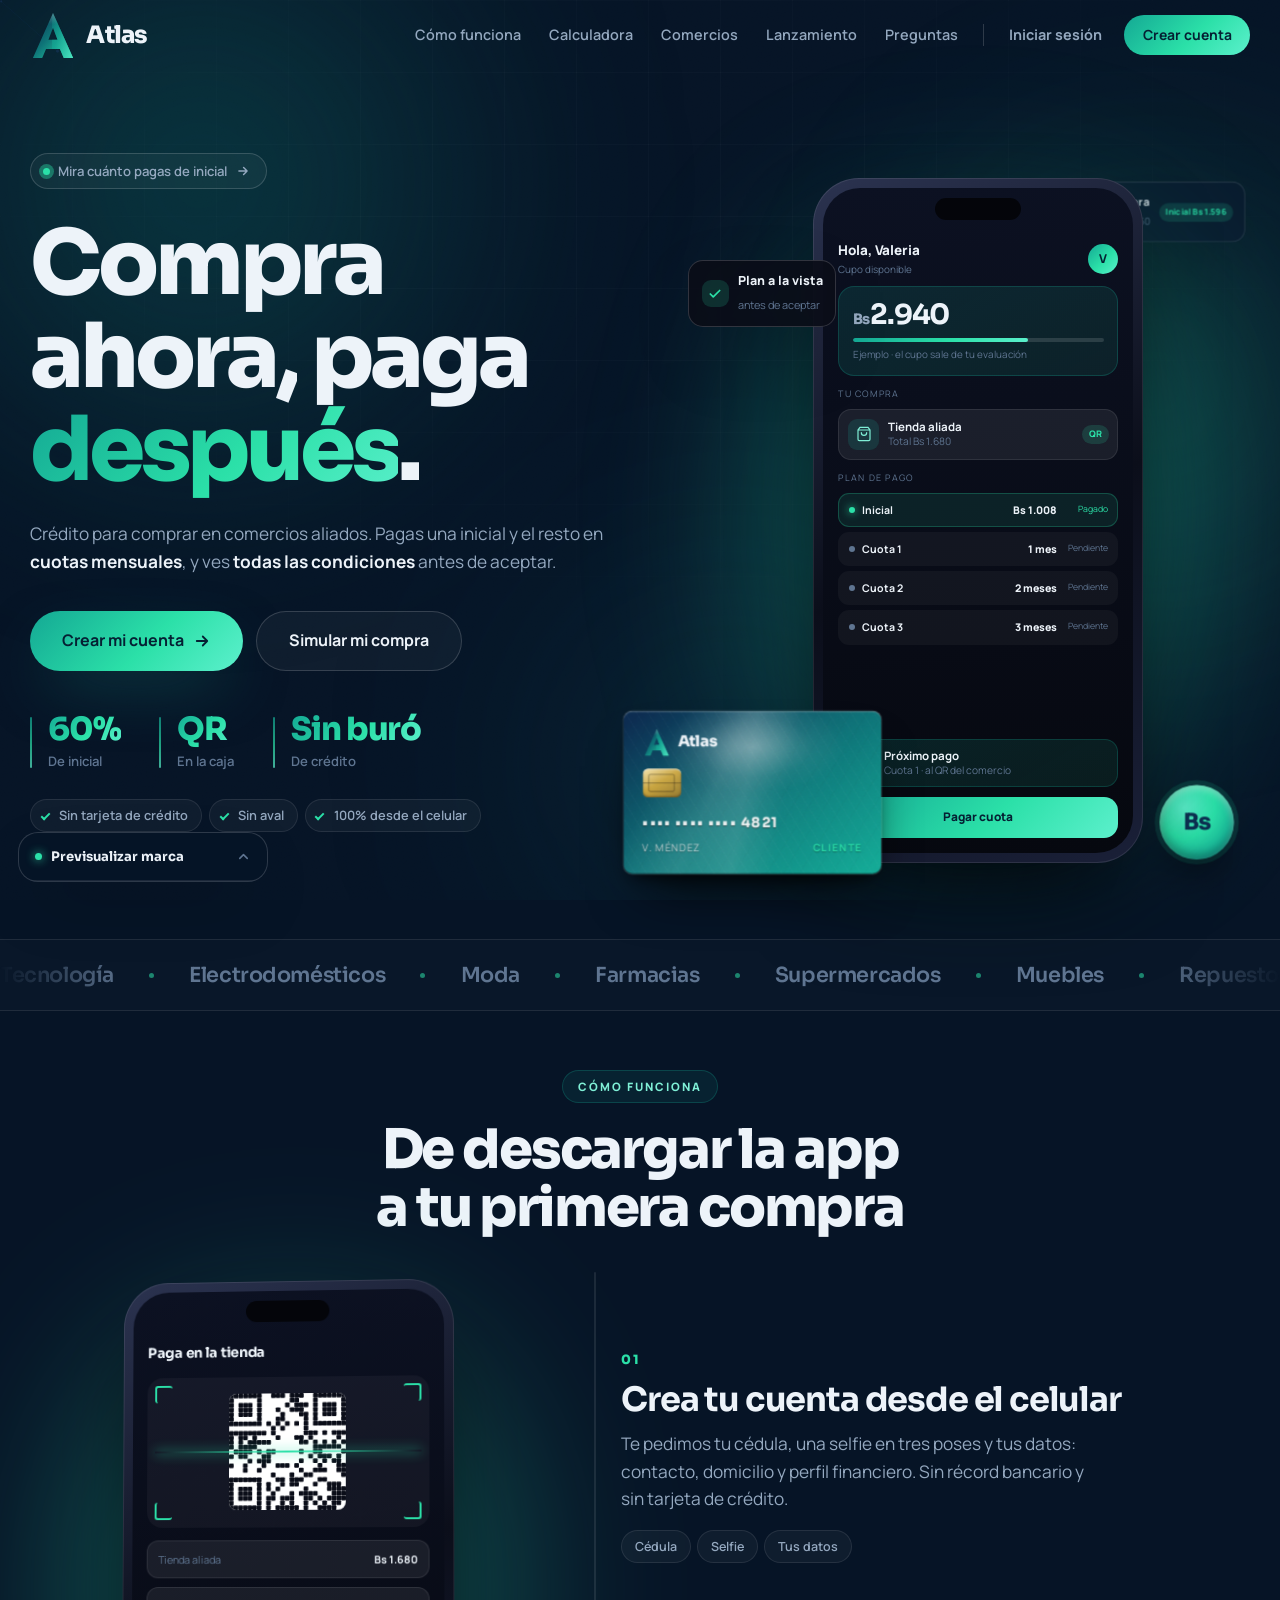
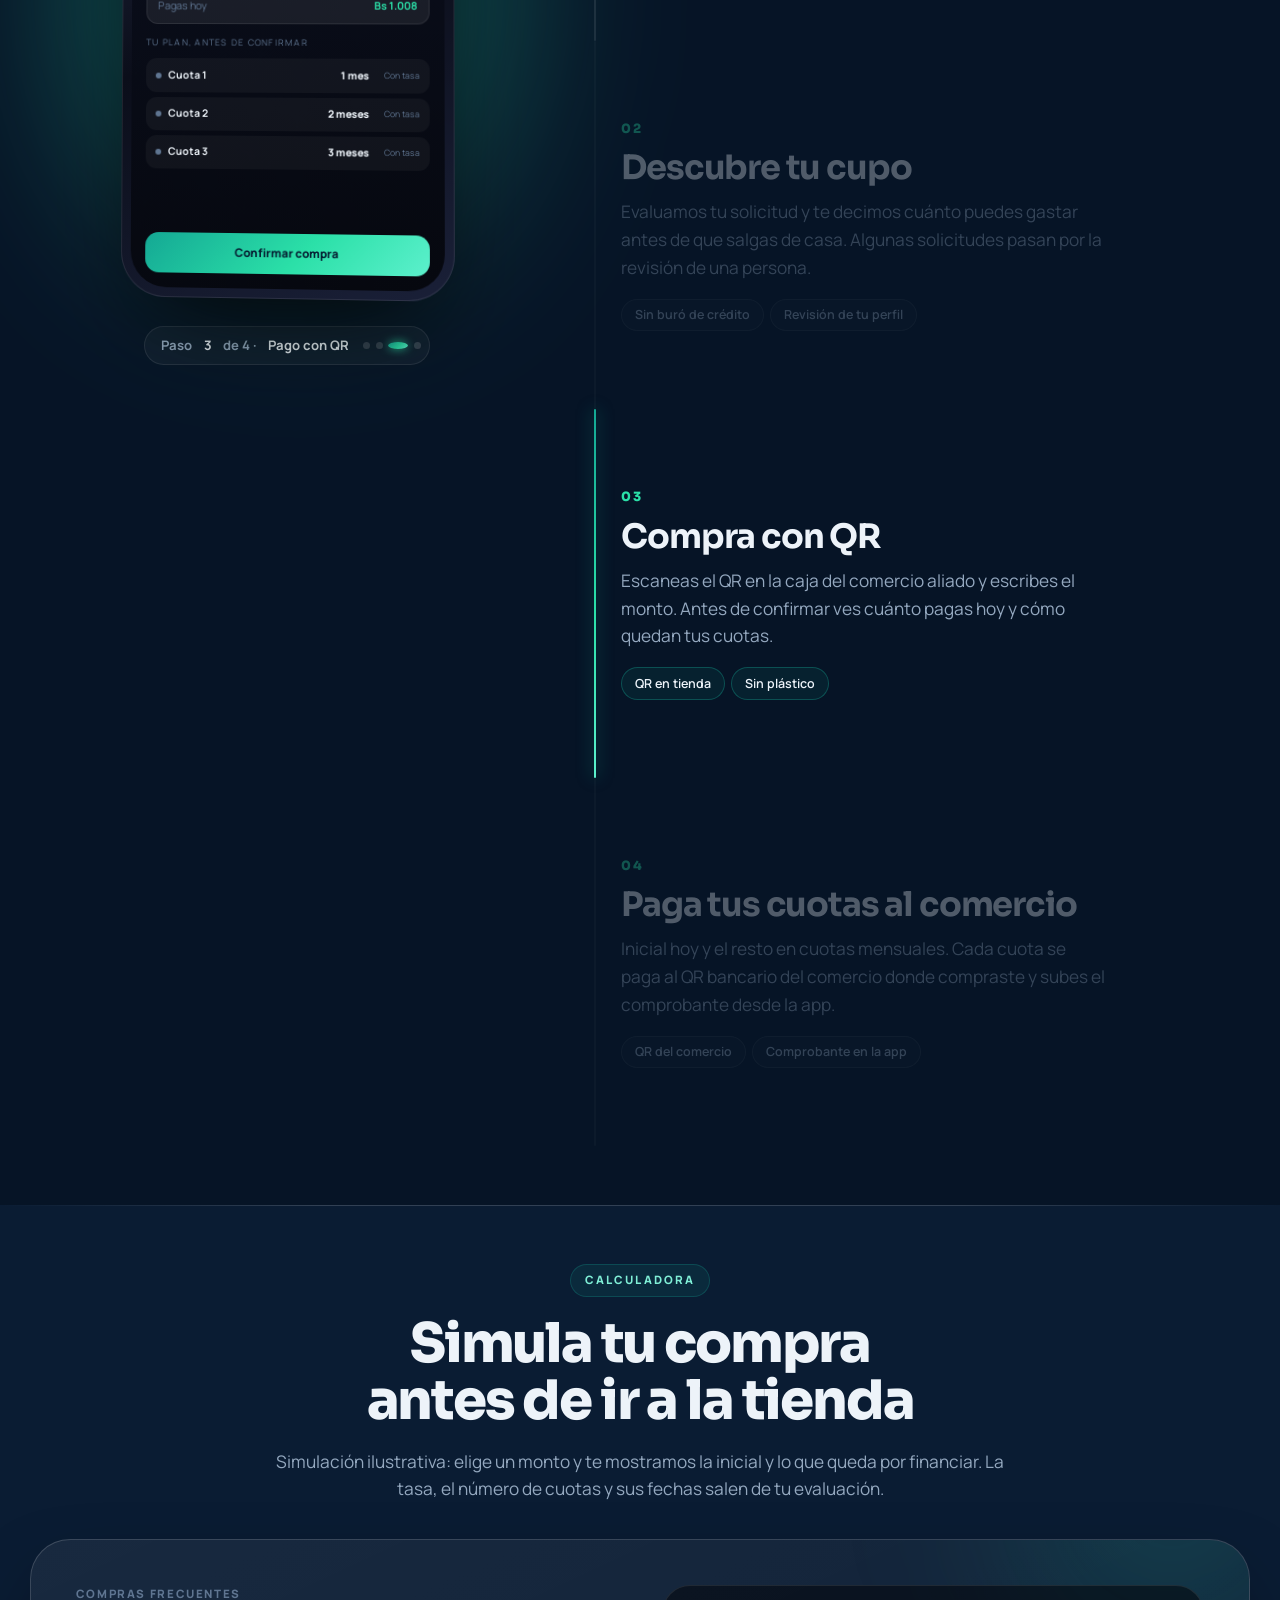
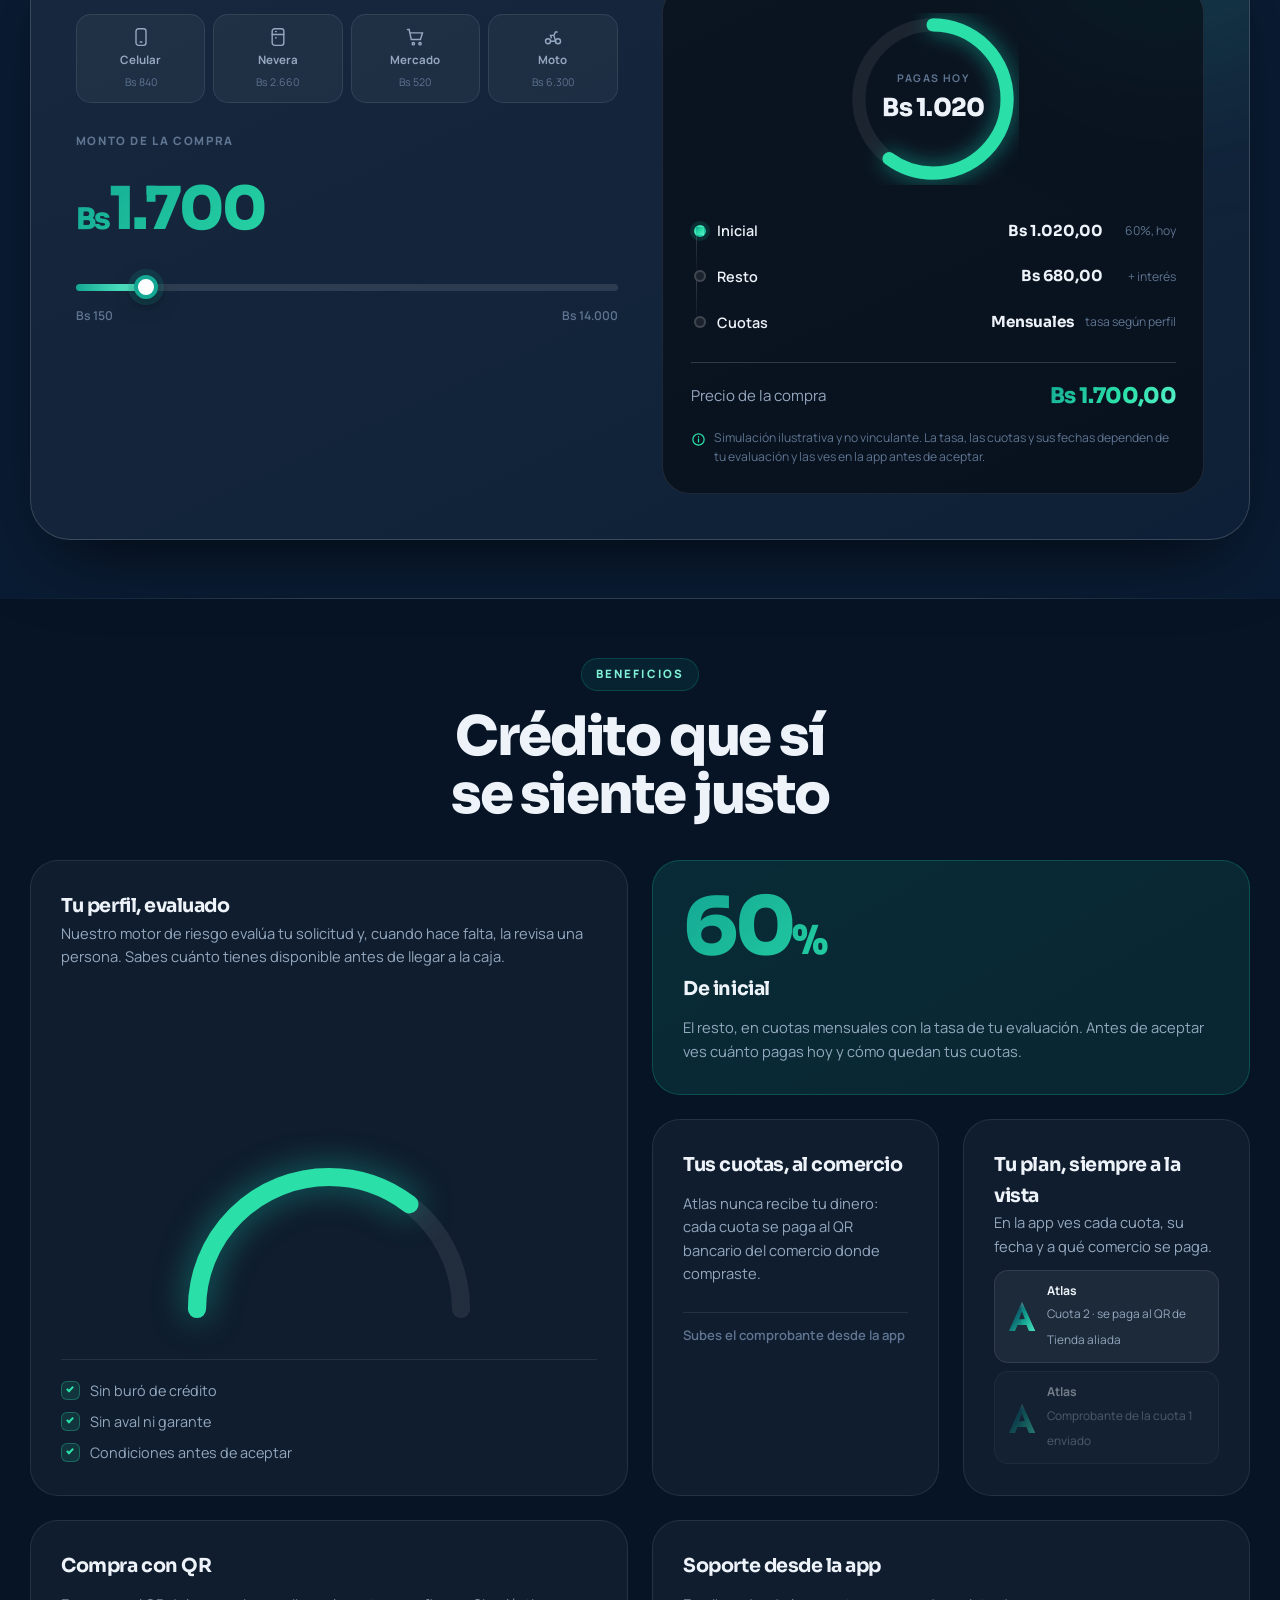
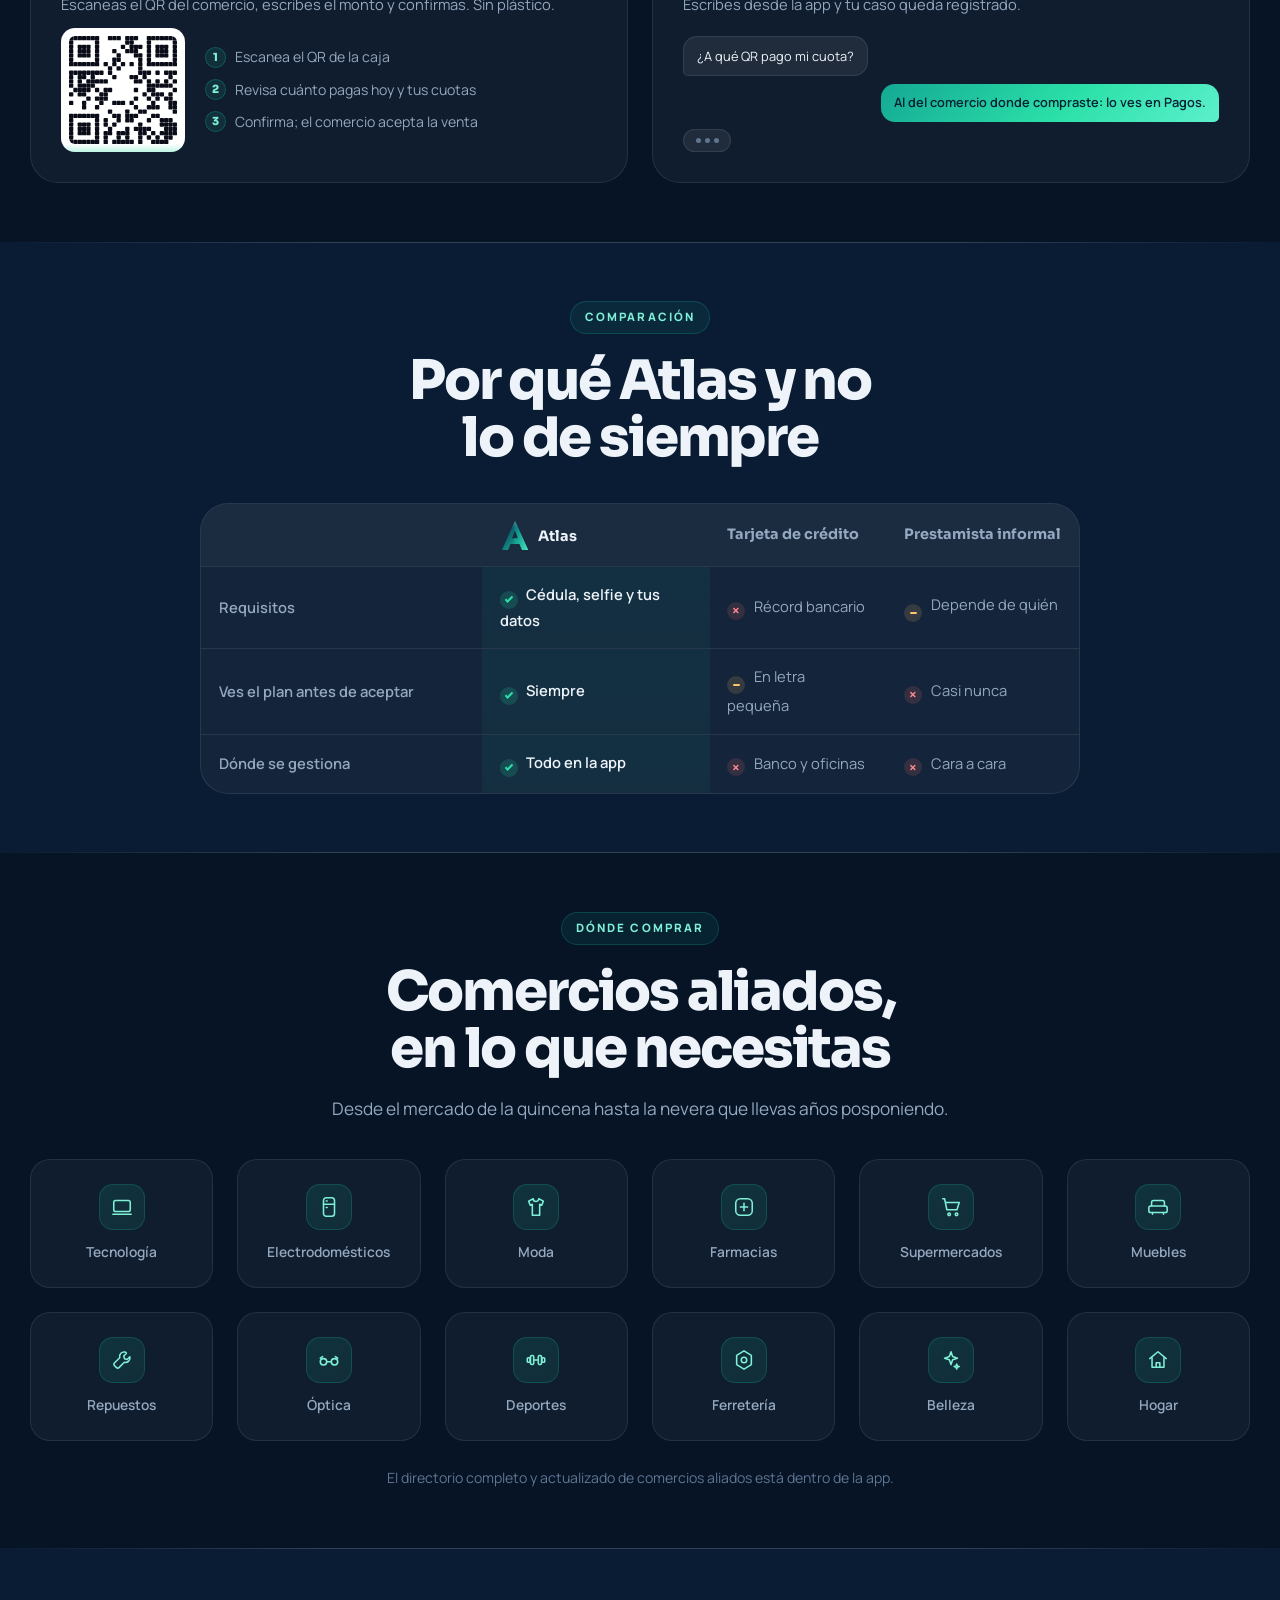
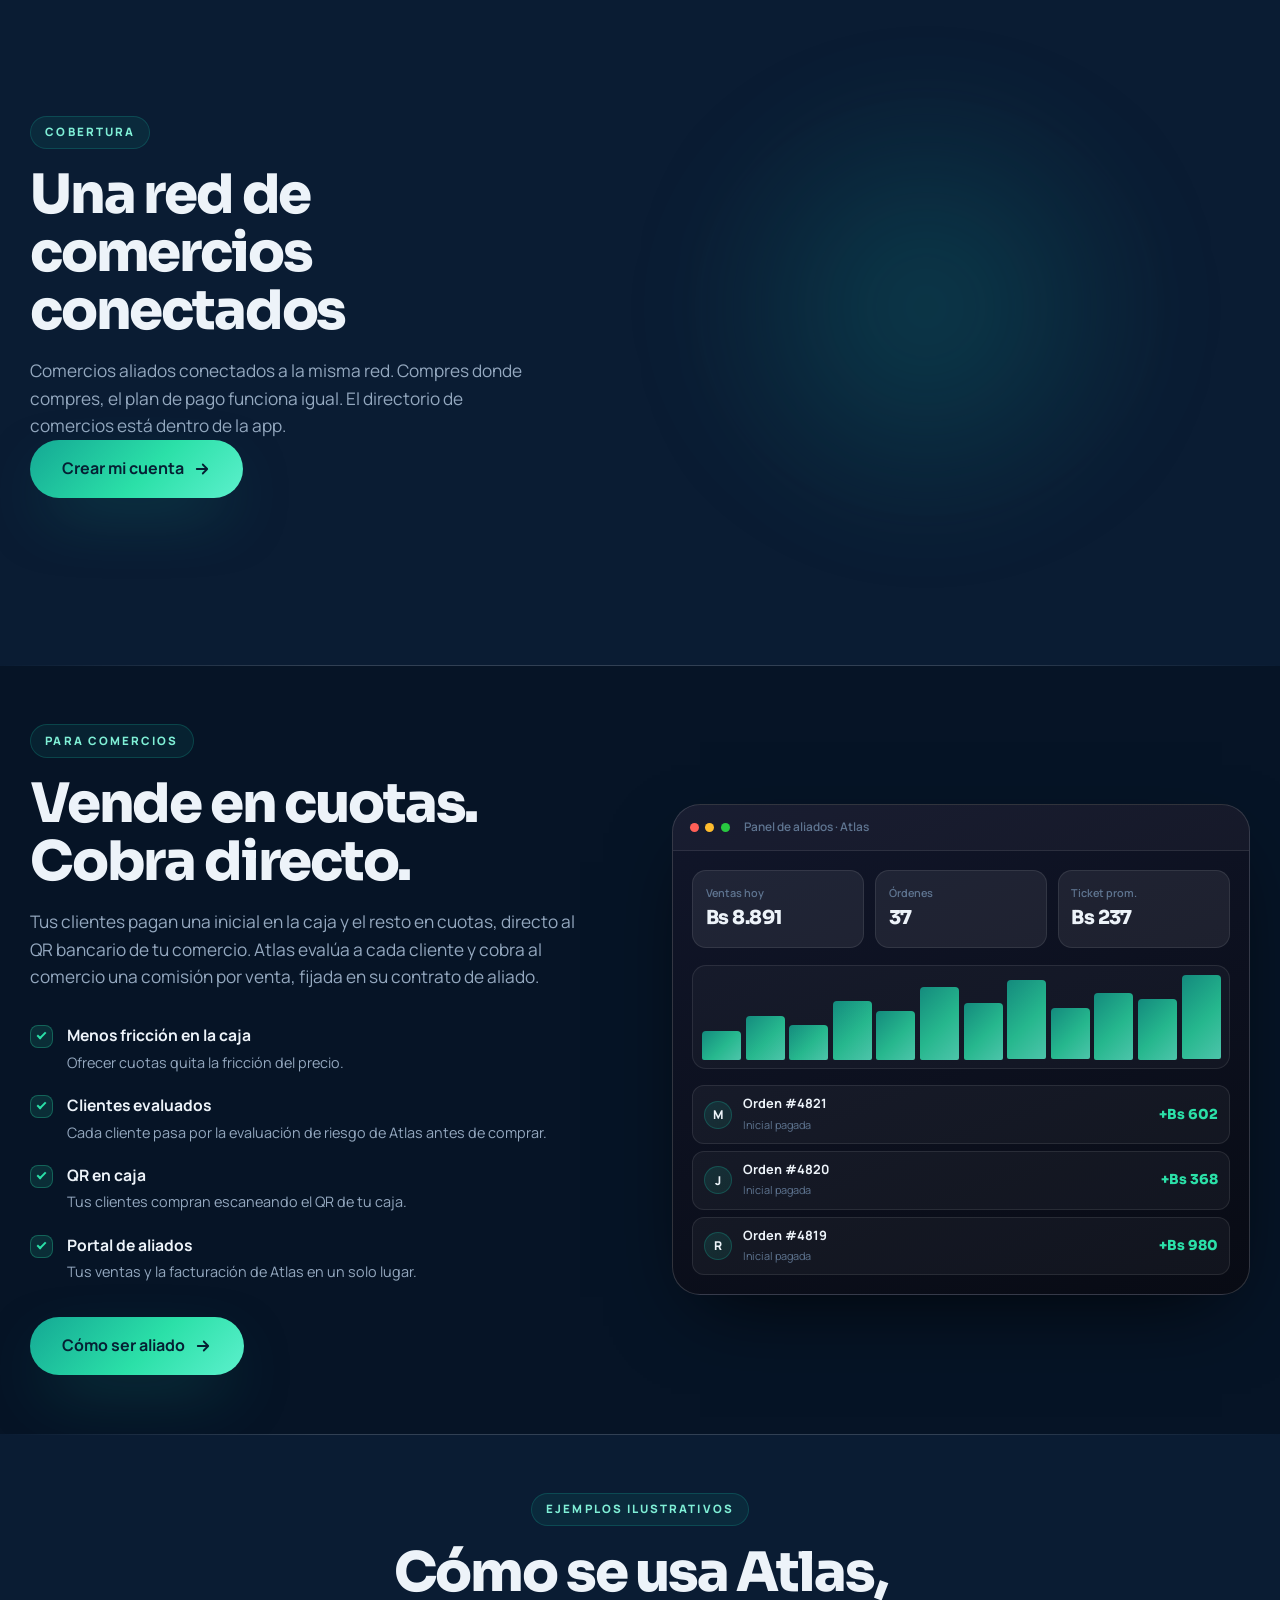
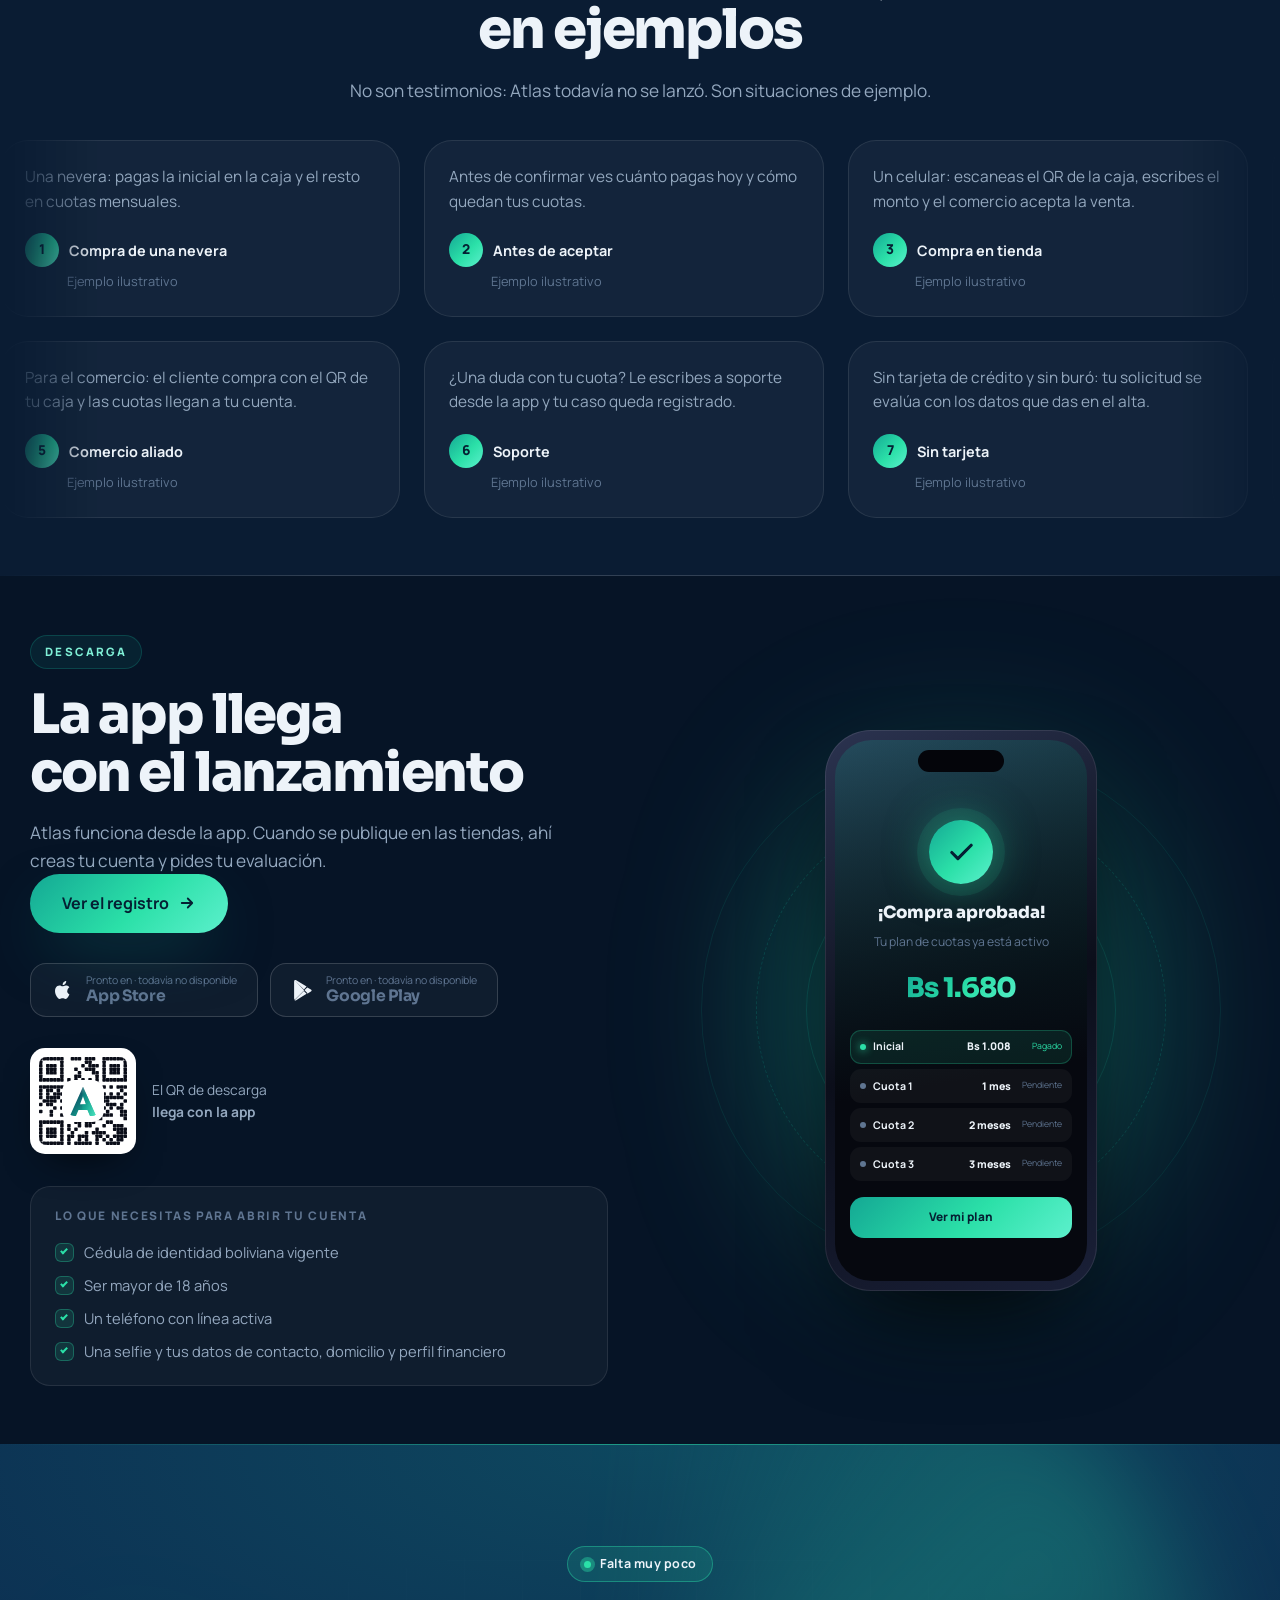
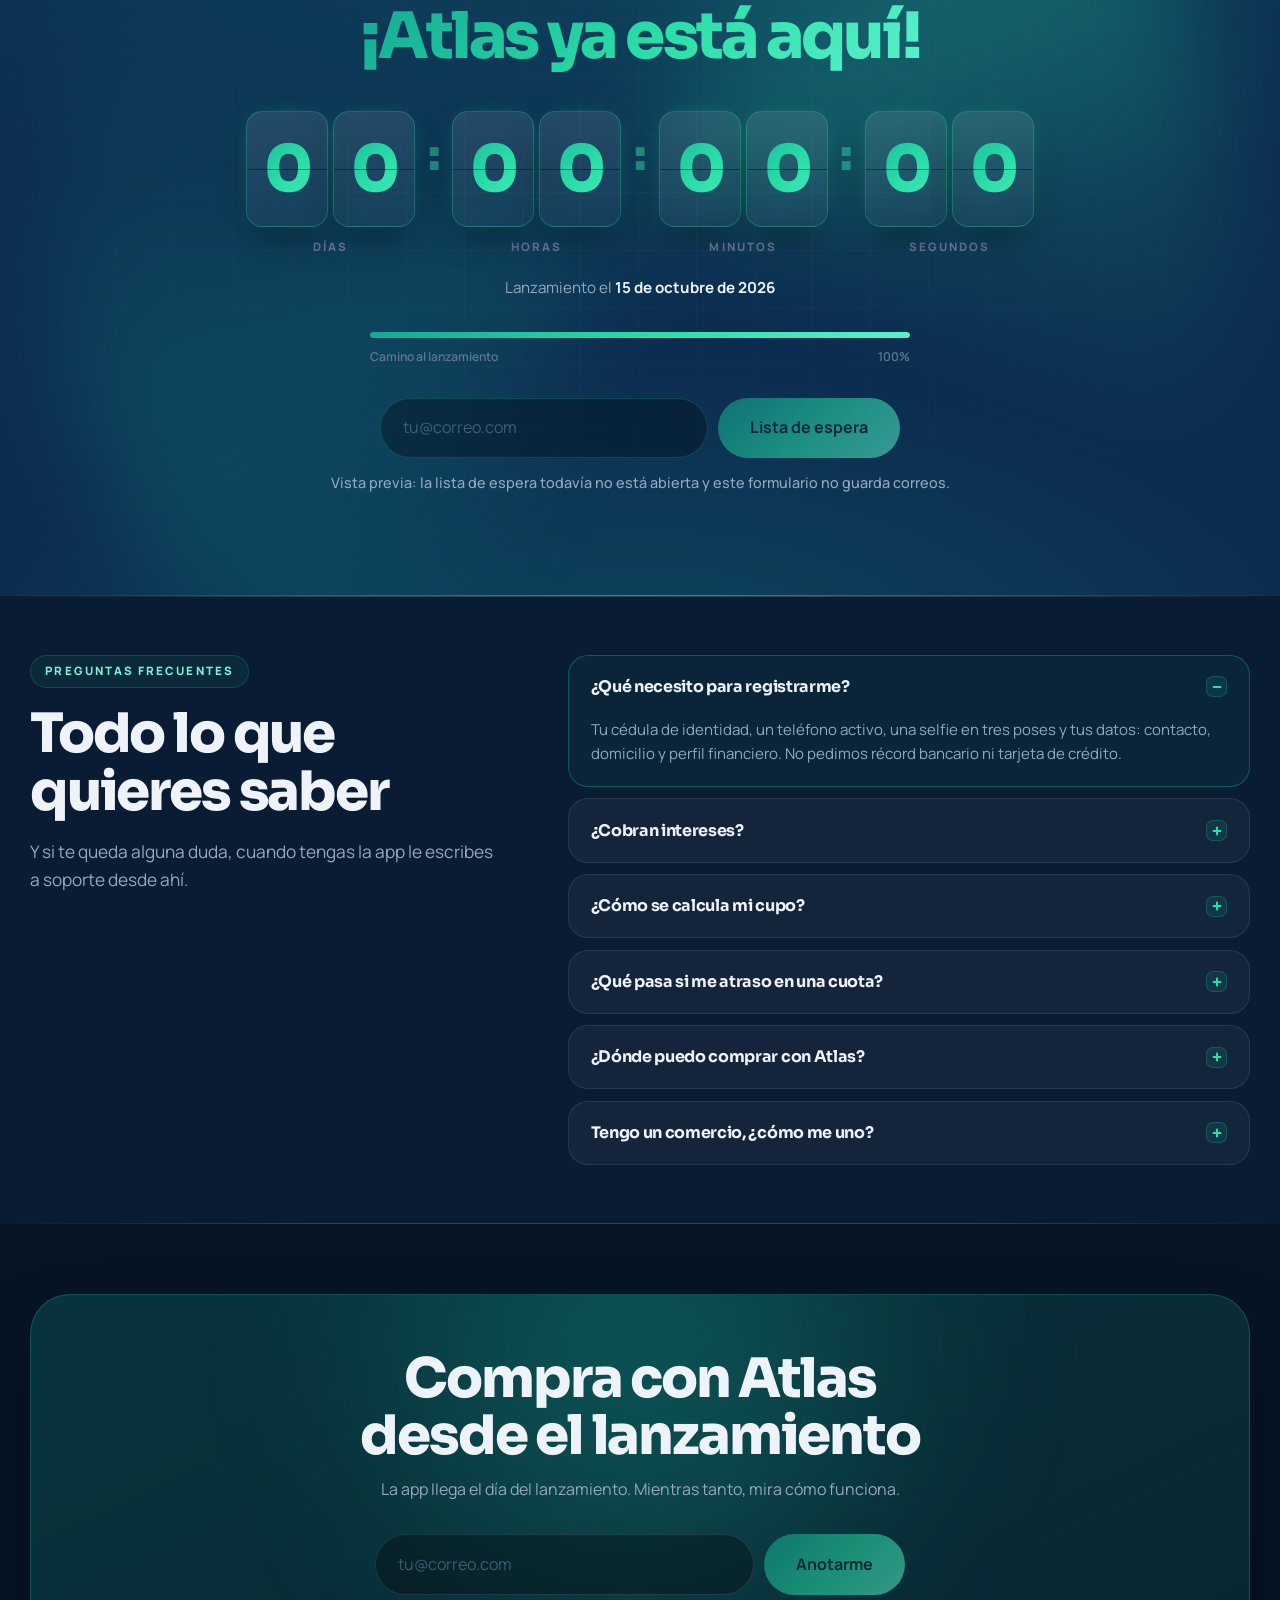
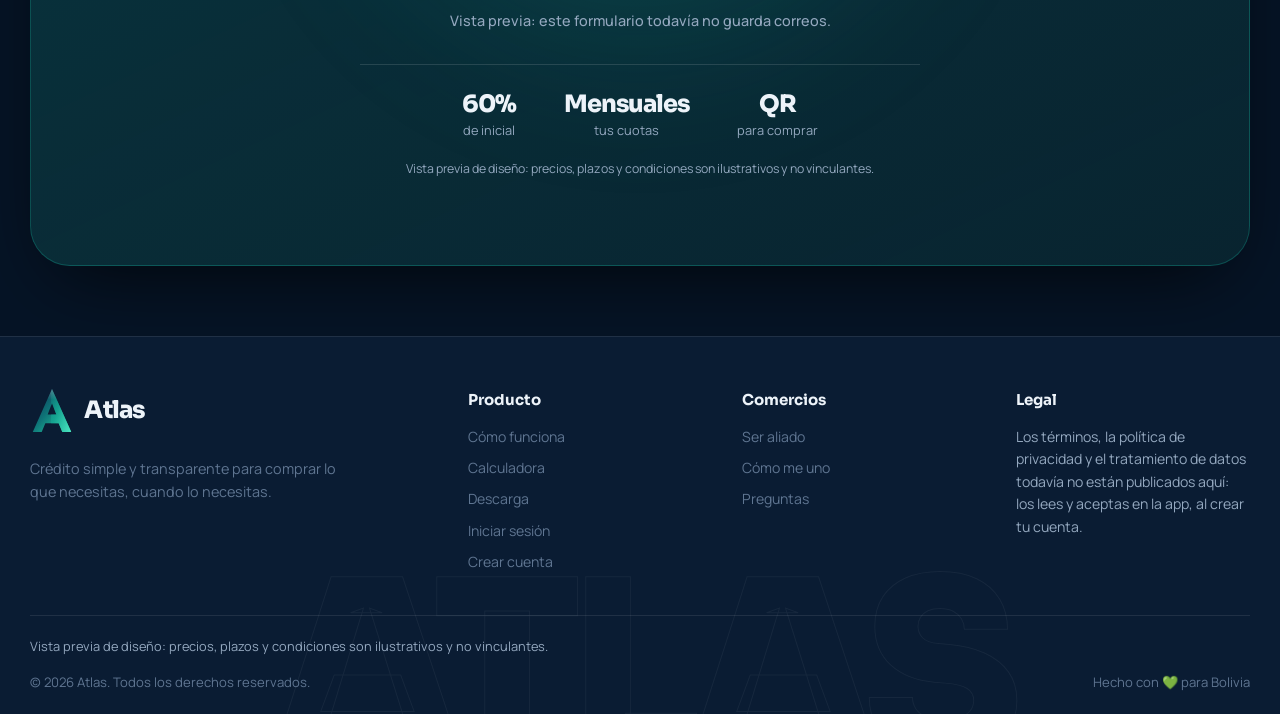
==== commit f9280b1e: "feat(landing): cableado con la app web, badges de App Store y Google Play, Dockerfile Enlaces en ass" ====
--- a/index.html
+++ b/index.html
@@ -131,8 +131,8 @@
       <a href="#lanzamiento" class="nav__link">Lanzamiento</a>
       <a href="#faq" class="nav__link">Preguntas</a>
       <span class="nav__gap" aria-hidden="true"></span>
-      <a href="login.html" class="nav__link nav__login">Iniciar sesión</a>
-      <a href="registro.html" class="btn btn--primary btn--sm nav__cta" data-magnetic><span>Crear cuenta</span></a>
+      <a href="login.html" data-atlas-link="login" class="nav__link nav__login">Iniciar sesión</a>
+      <a href="registro.html" data-atlas-link="signup" class="btn btn--primary btn--sm nav__cta" data-magnetic><span>Crear cuenta</span></a>
     </nav>
 
     <button type="button" class="burger" id="burger" aria-label="Abrir menú" aria-expanded="false" aria-controls="navMenu">
@@ -163,7 +163,7 @@
       </p>
 
       <div class="hero__cta" data-anim="fade" style="--d:620ms">
-        <a href="registro.html" class="btn btn--primary btn--lg" data-magnetic>
+        <a href="registro.html" data-atlas-link="signup" class="btn btn--primary btn--lg" data-magnetic>
           <span>Crear mi cuenta</span>
           <svg viewBox="0 0 24 24" fill="none" stroke="currentColor" stroke-width="2.4" stroke-linecap="round" stroke-linejoin="round"><path d="M5 12h14M13 6l6 6-6 6"/></svg>
         </a>
@@ -690,7 +690,7 @@
         funciona igual. El directorio de comercios está dentro de la app.
       </p>
 
-      <a href="registro.html" class="btn btn--primary btn--lg" data-magnetic>
+      <a href="registro.html" data-atlas-link="signup" class="btn btn--primary btn--lg" data-magnetic>
         <span>Crear mi cuenta</span>
         <svg viewBox="0 0 24 24" fill="none" stroke="currentColor" stroke-width="2.4" stroke-linecap="round" stroke-linejoin="round"><path d="M5 12h14M13 6l6 6-6 6"/></svg>
       </a>
@@ -796,7 +796,7 @@
       <p class="lead lead--left">Atlas funciona desde la app. Cuando se publique en las tiendas,
          ahí creas tu cuenta y pides tu evaluación.</p>
 
-      <a href="registro.html" class="btn btn--primary btn--lg" data-magnetic>
+      <a href="registro.html" data-atlas-link="signup" class="btn btn--primary btn--lg" data-magnetic>
         <span>Ver el registro</span>
         <svg viewBox="0 0 24 24" fill="none" stroke="currentColor" stroke-width="2.4" stroke-linecap="round" stroke-linejoin="round"><path d="M5 12h14M13 6l6 6-6 6"/></svg>
       </a>
@@ -1015,7 +1015,7 @@
       <h3>Producto</h3>
       <a href="#tour">Cómo funciona</a><a href="#calculadora">Calculadora</a>
       <a href="#descarga">Descarga</a>
-      <a href="login.html">Iniciar sesión</a><a href="registro.html">Crear cuenta</a>
+      <a href="login.html" data-atlas-link="login">Iniciar sesión</a><a href="registro.html" data-atlas-link="signup">Crear cuenta</a>
     </nav>
     <nav class="foot__col" aria-label="Comercios">
       <h3>Comercios</h3>
@@ -1100,5 +1100,7 @@
 <script defer src="assets/js/mapa3d.js"></script>
 <script src="assets/js/main.js"></script>
 <script src="assets/js/preview.js"></script>
+<script src="assets/js/config.js"></script>
+<script src="assets/js/links.js"></script>
 </body>
 </html>
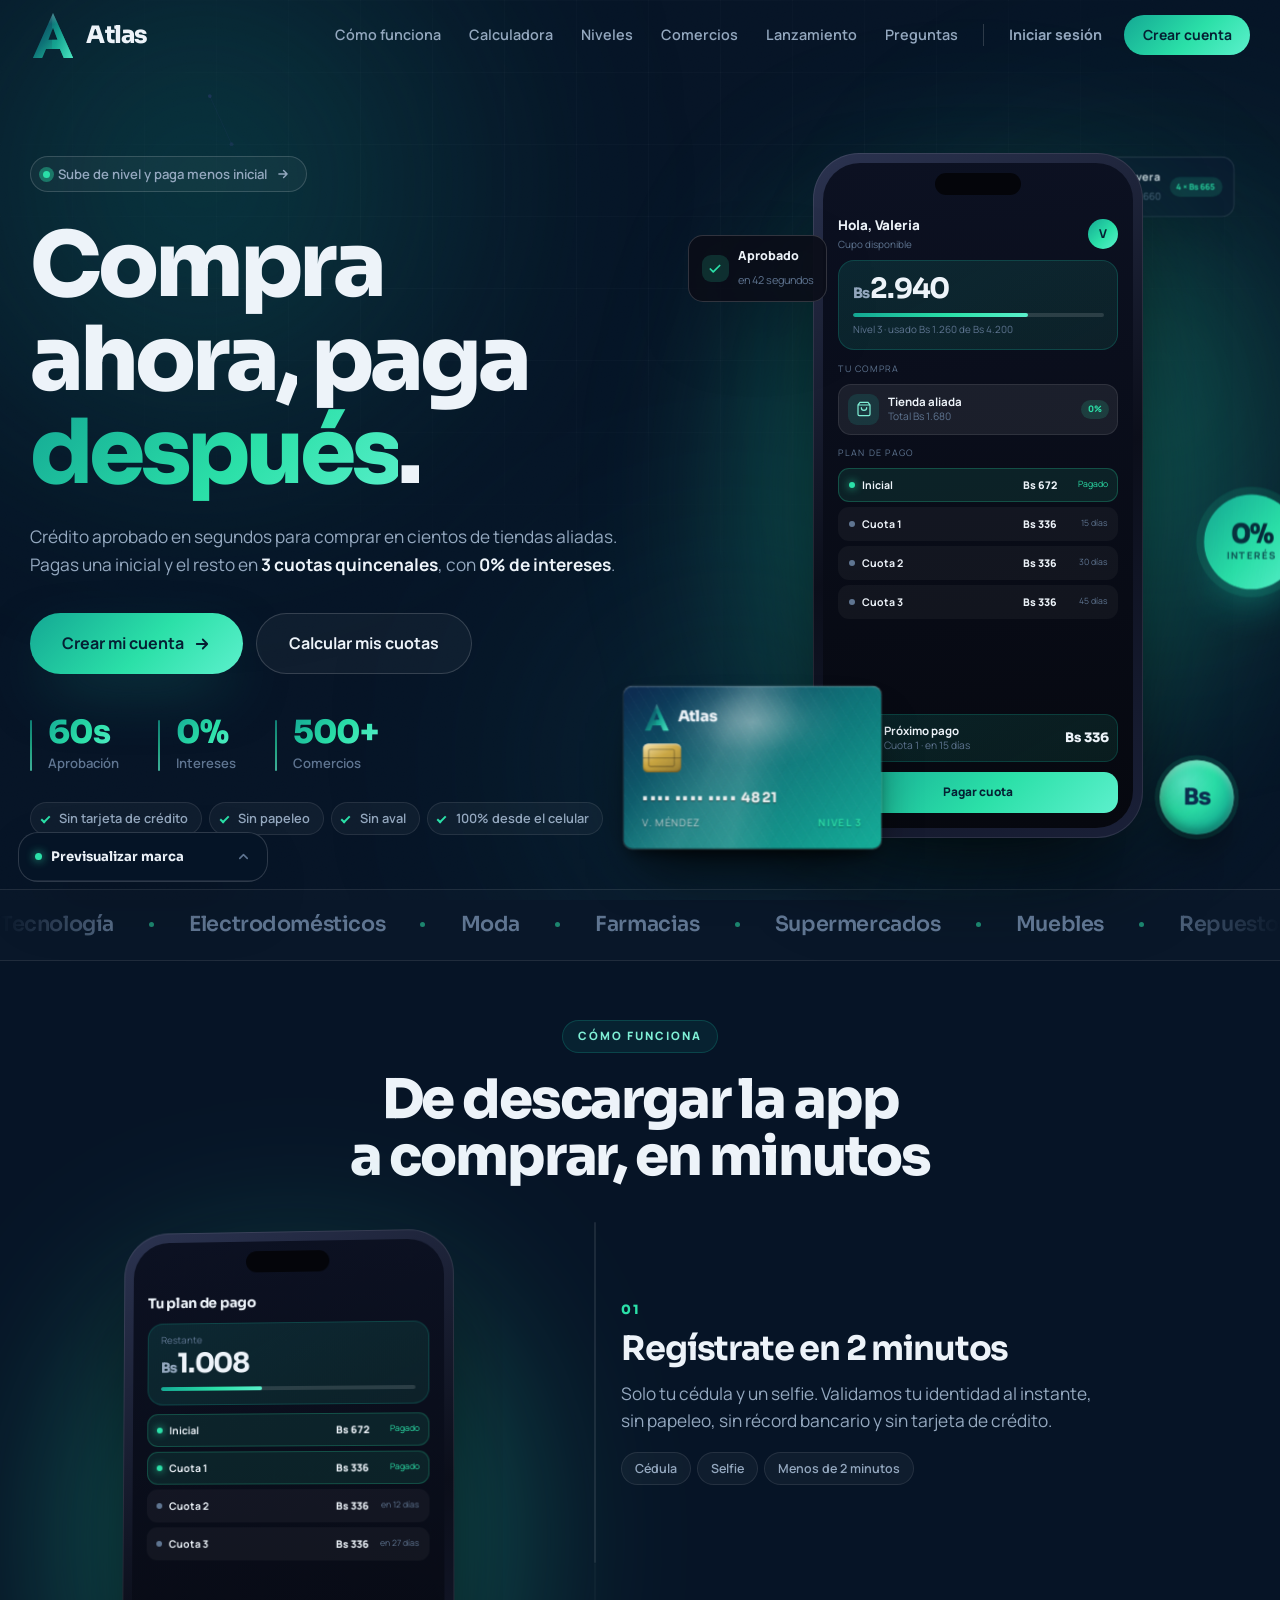
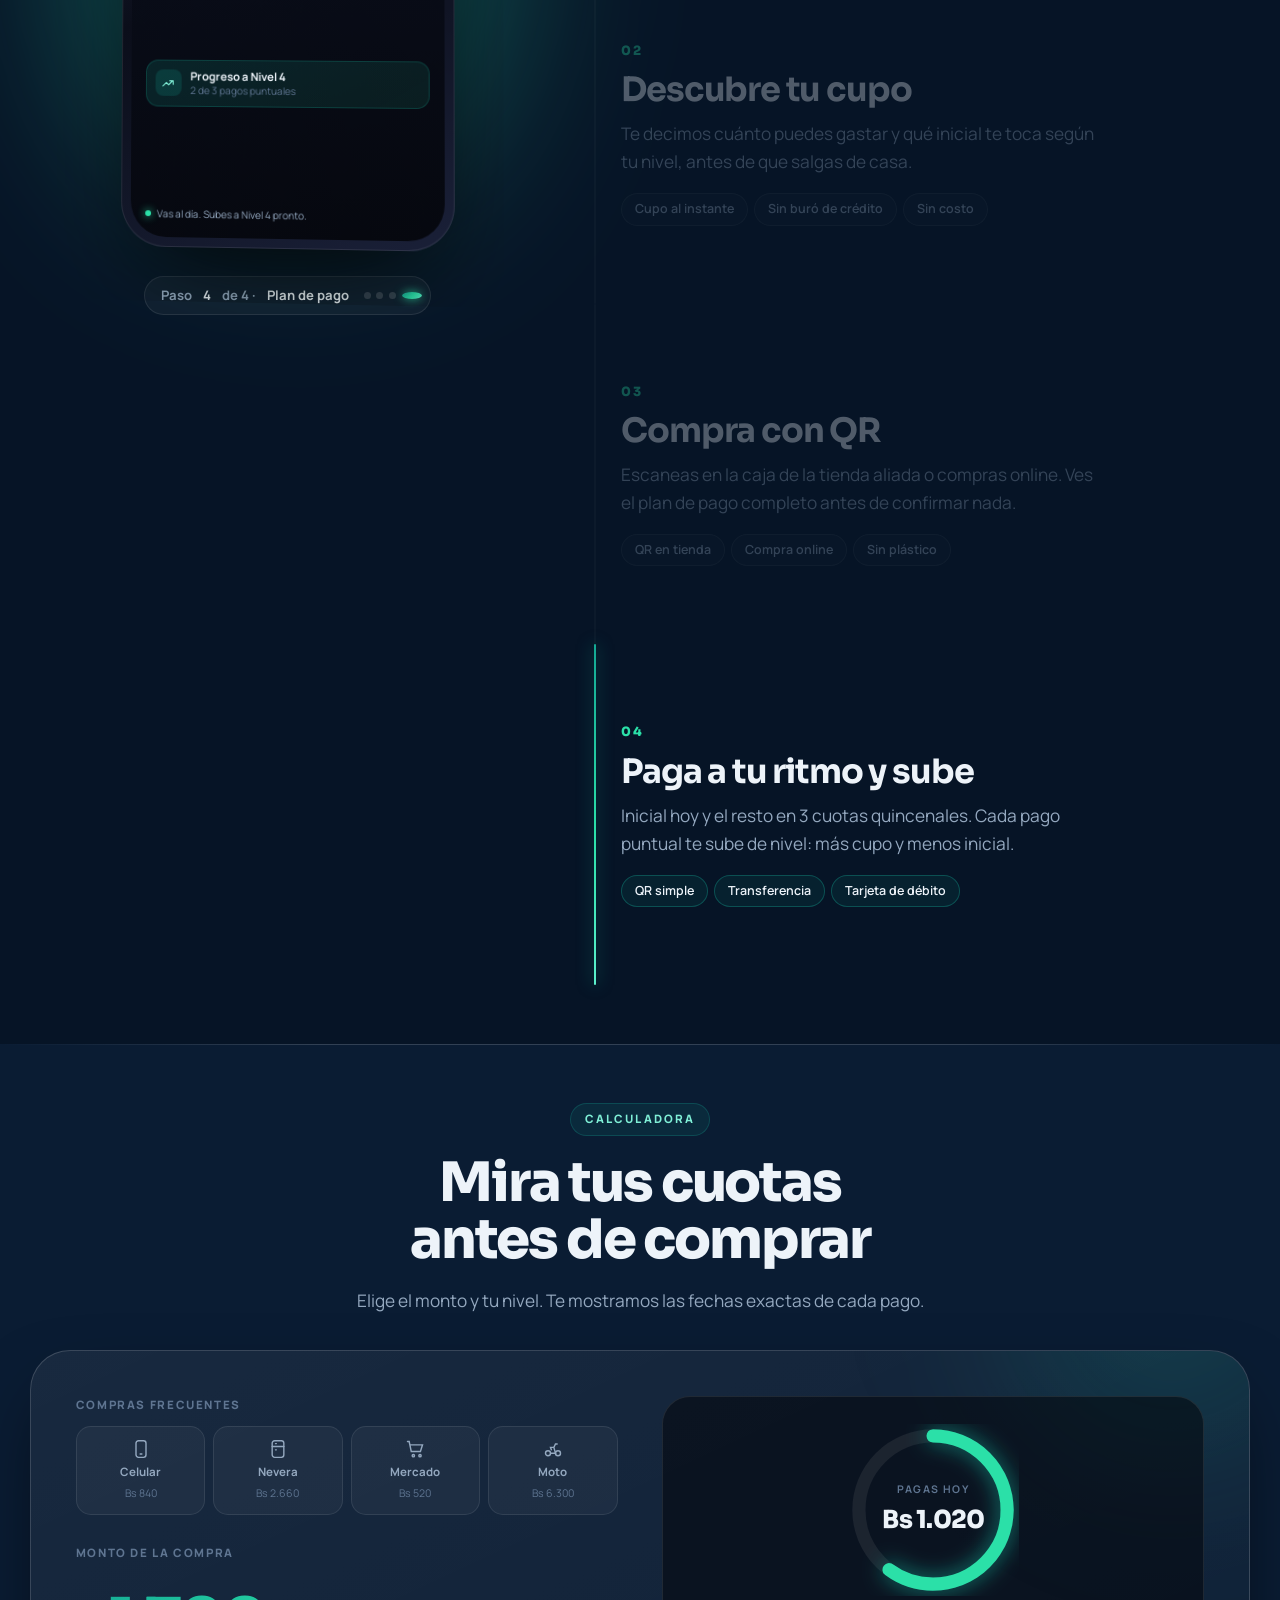
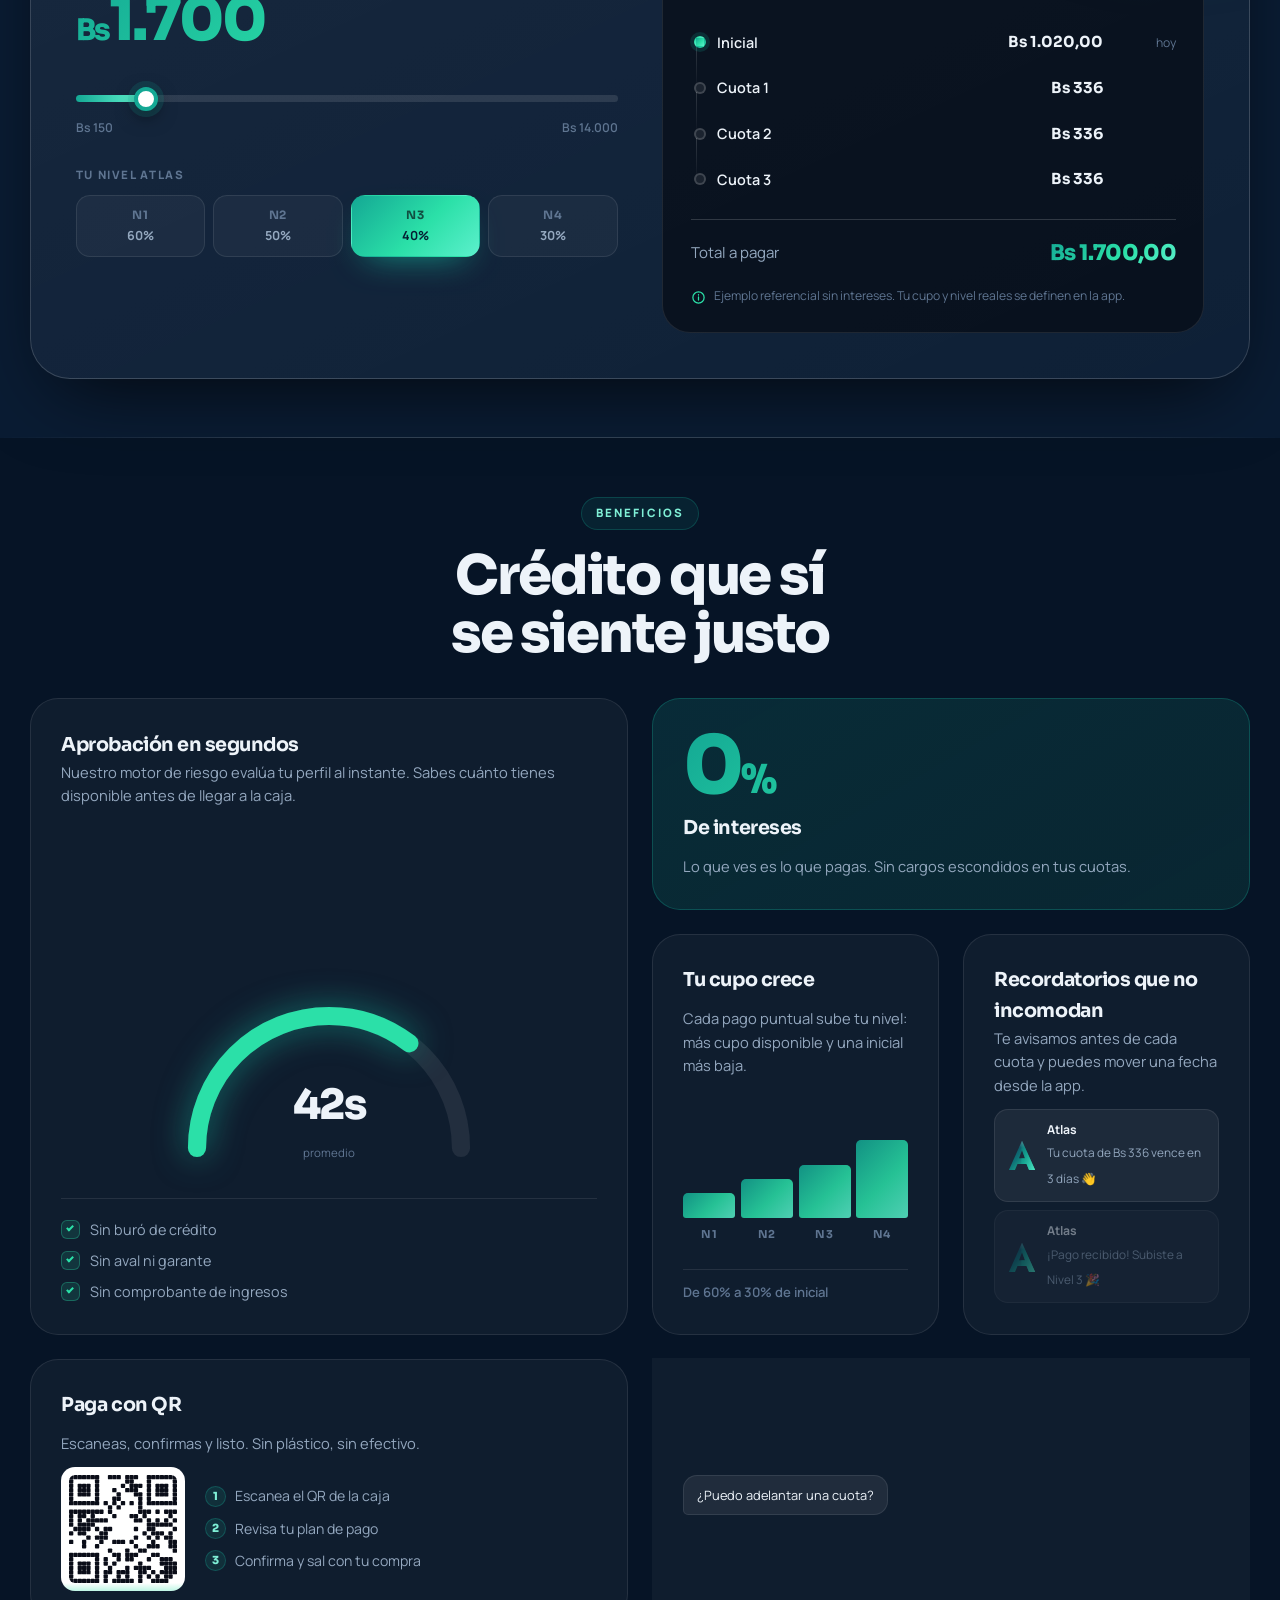
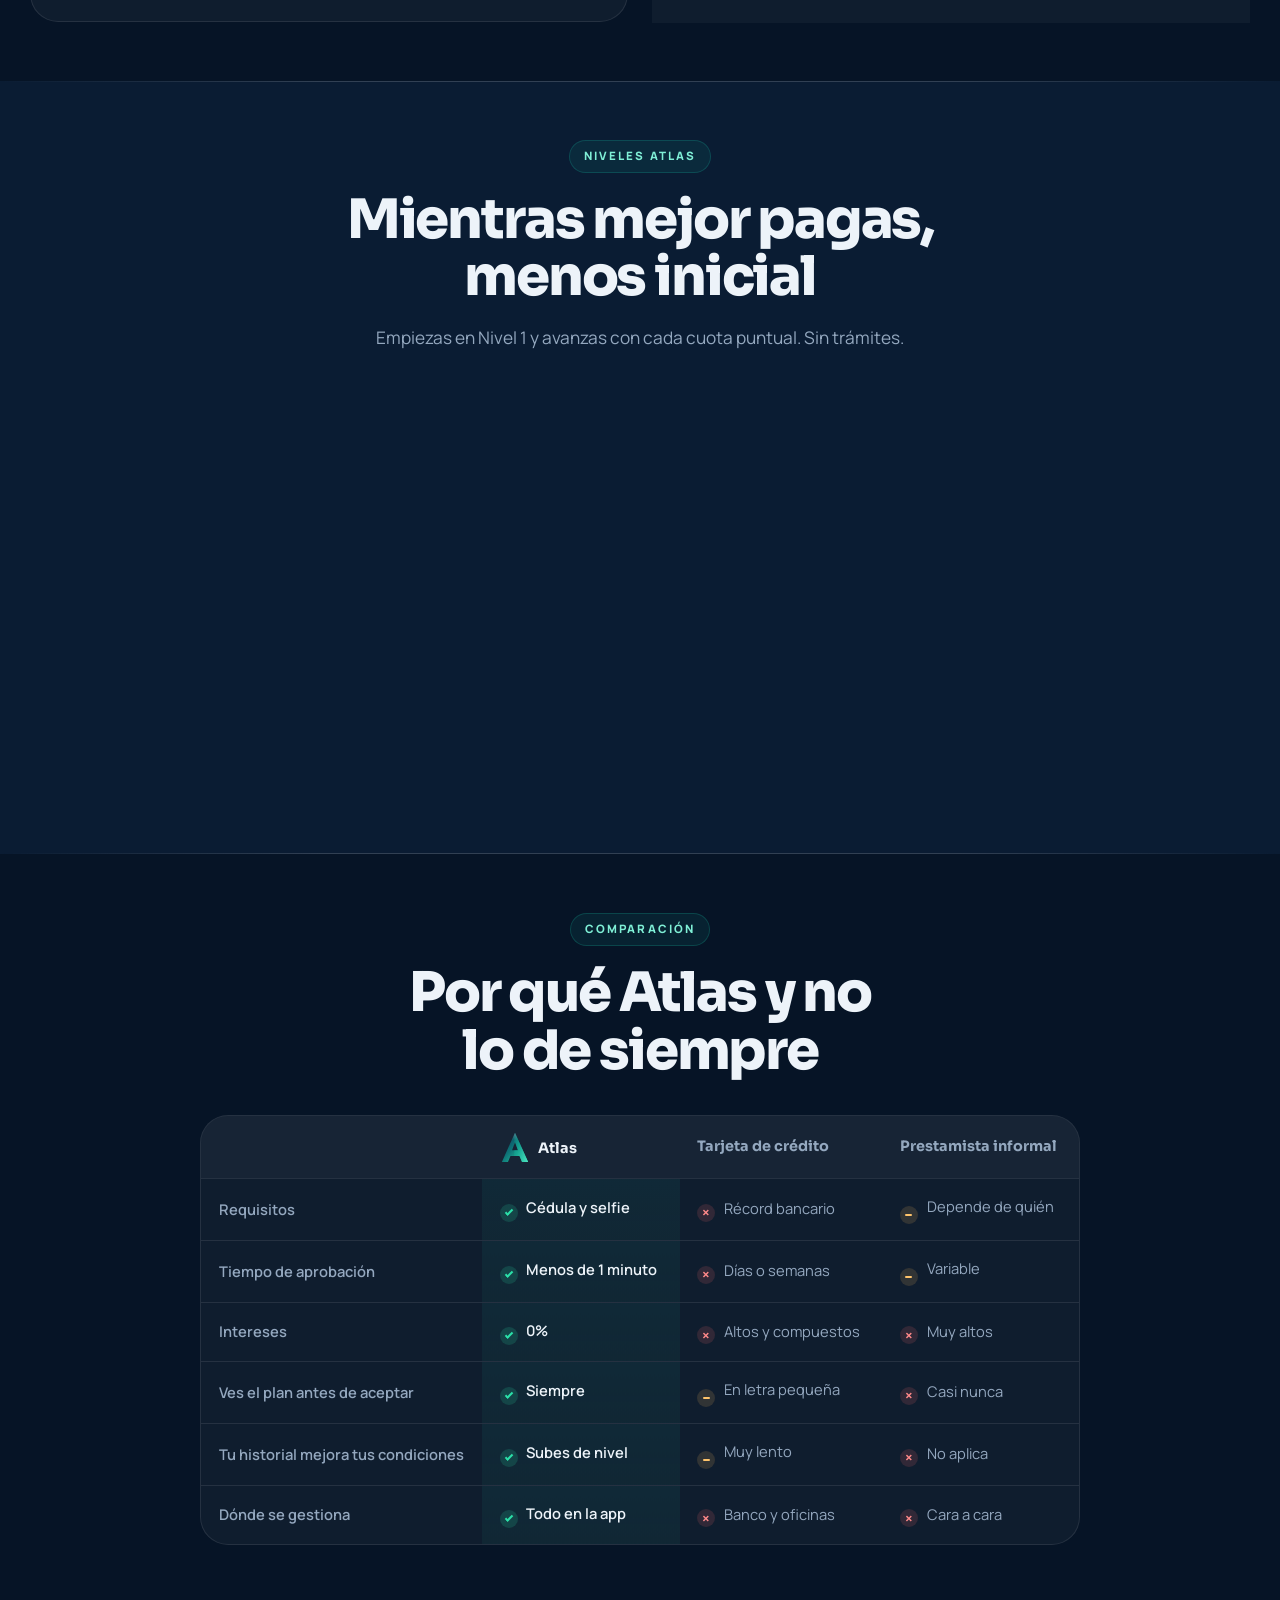
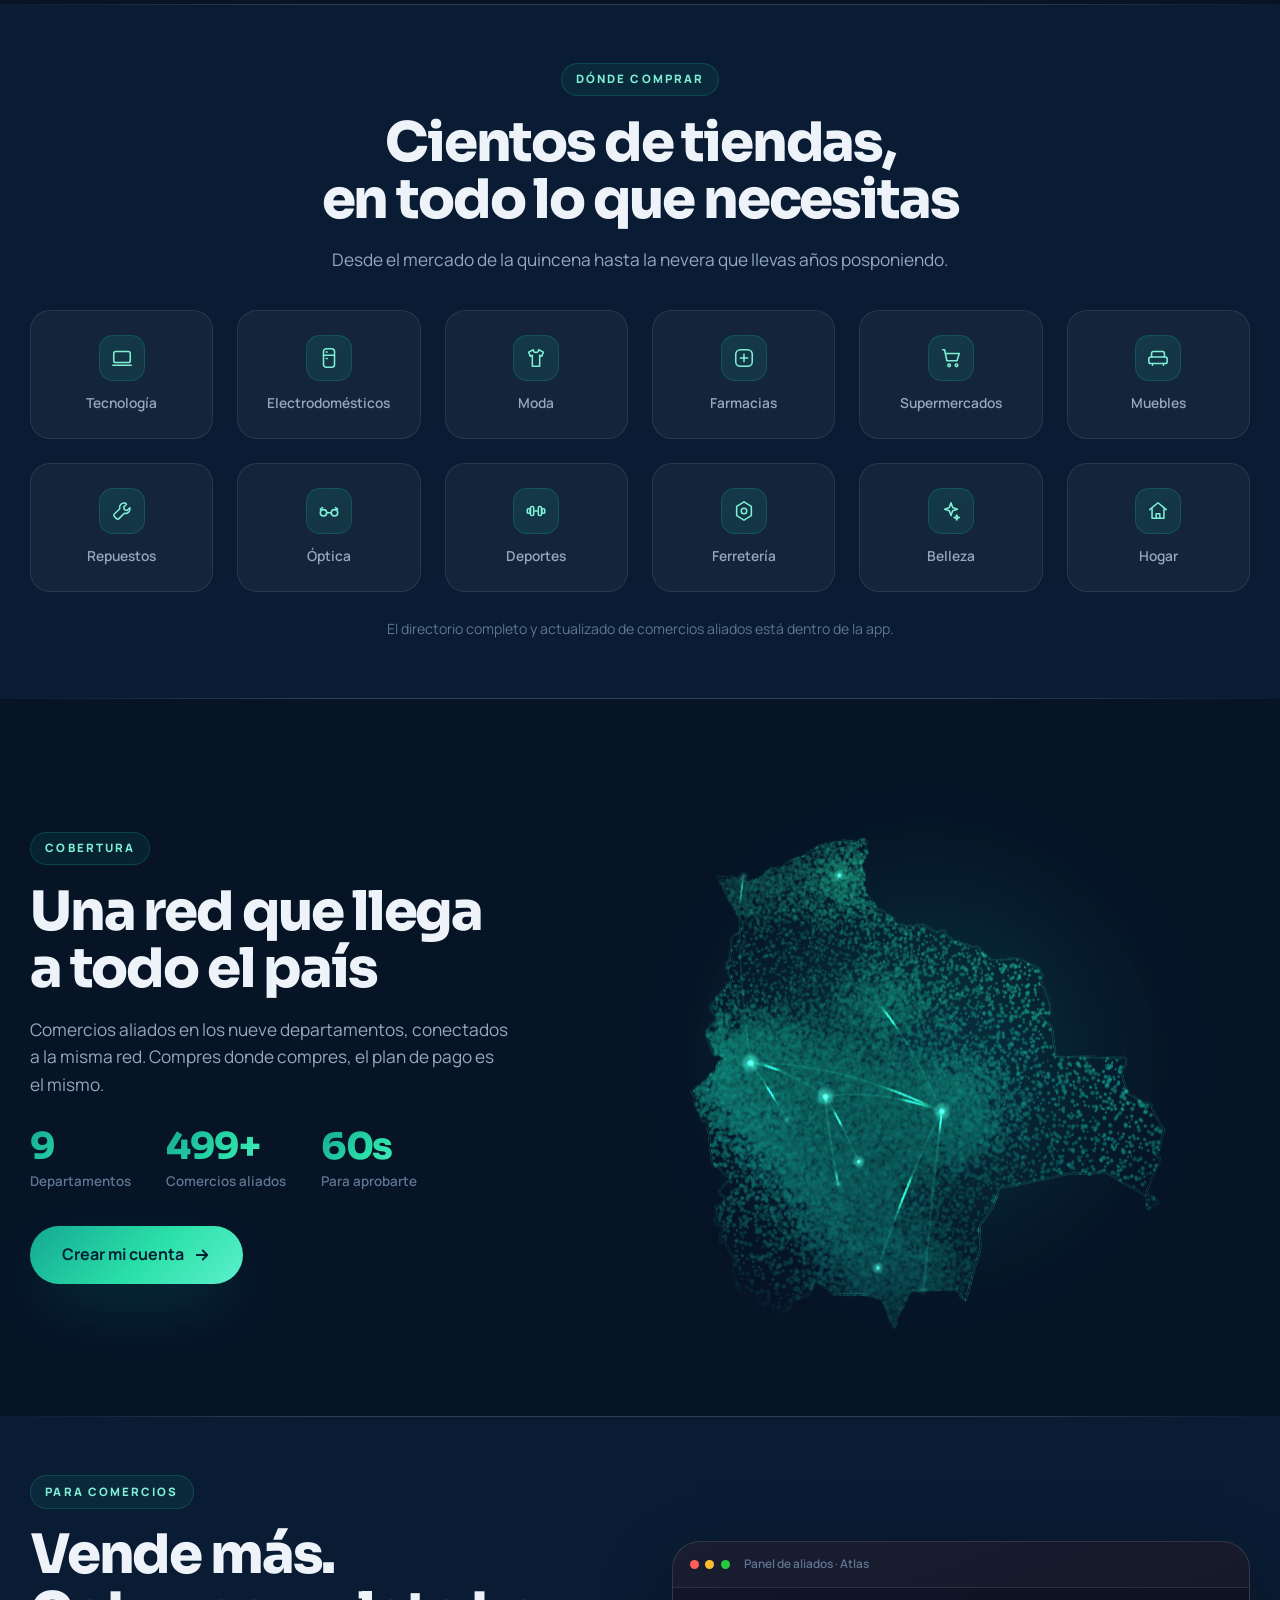
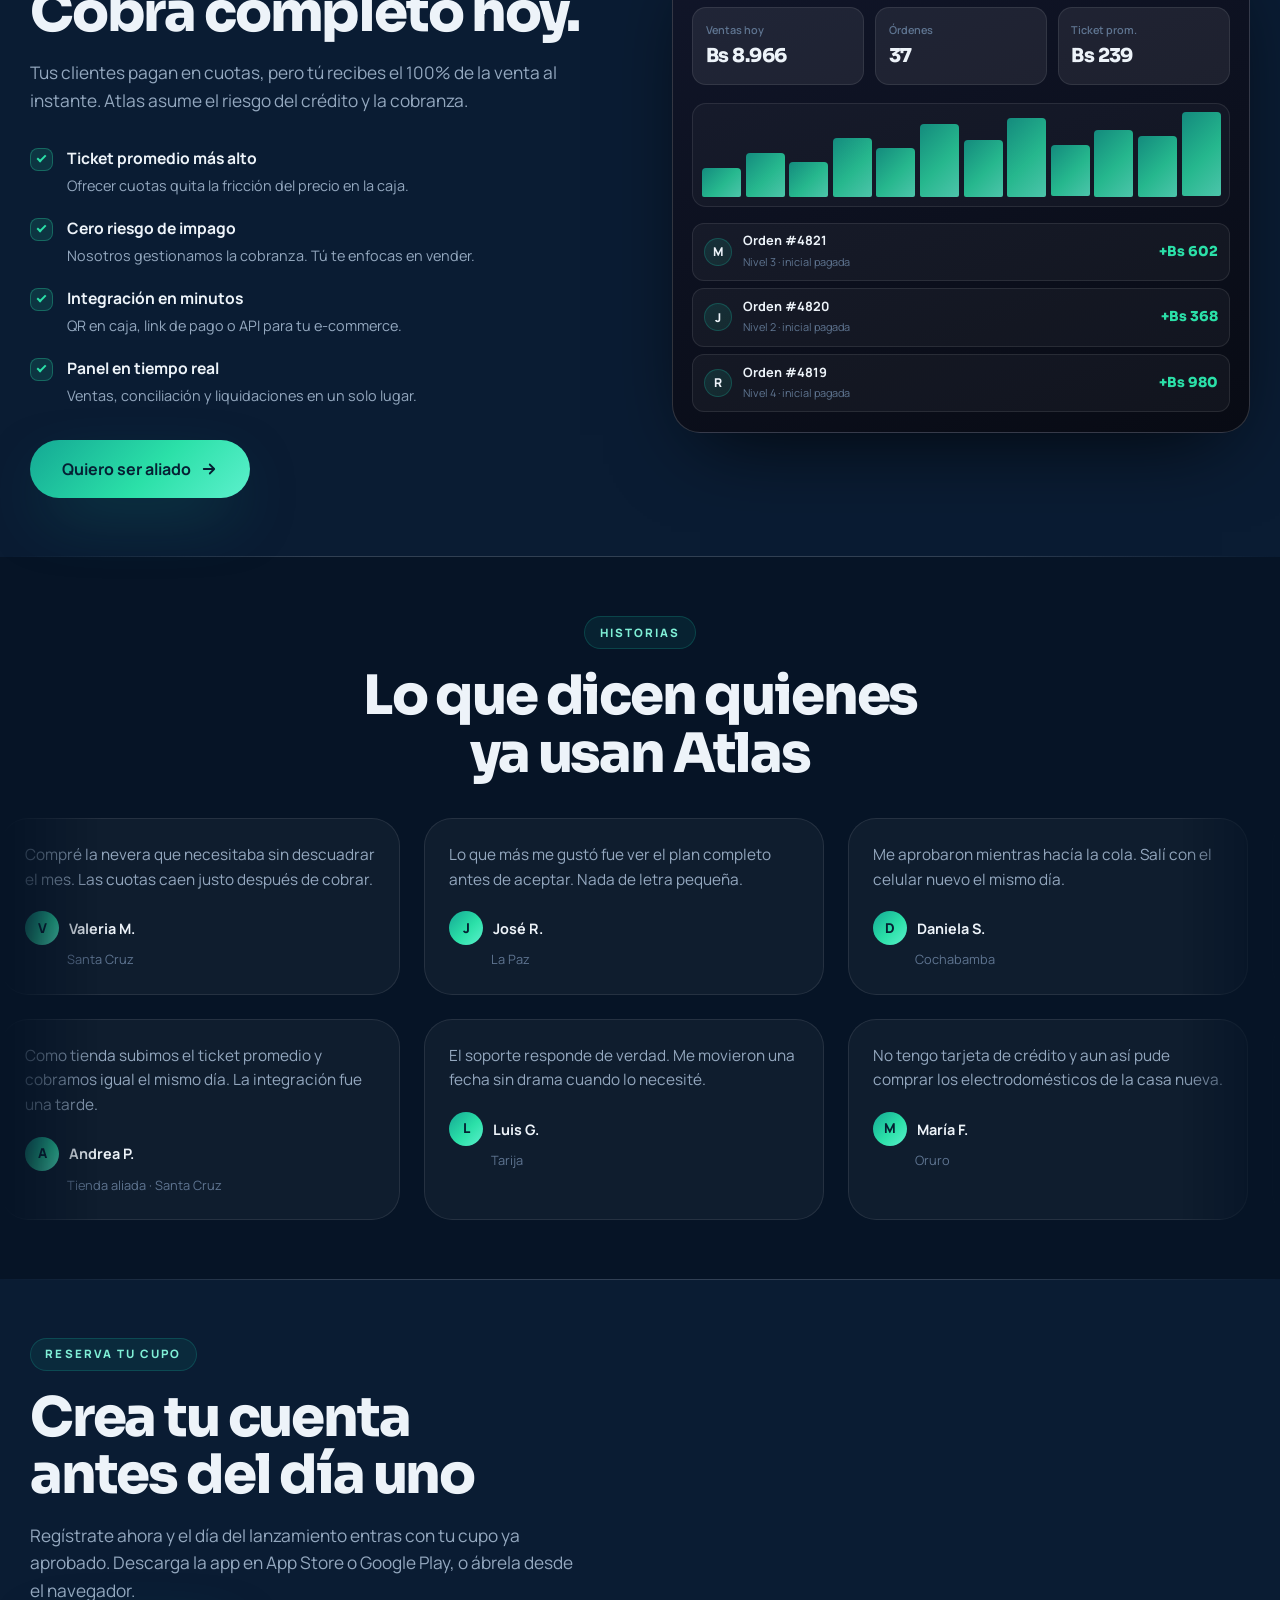
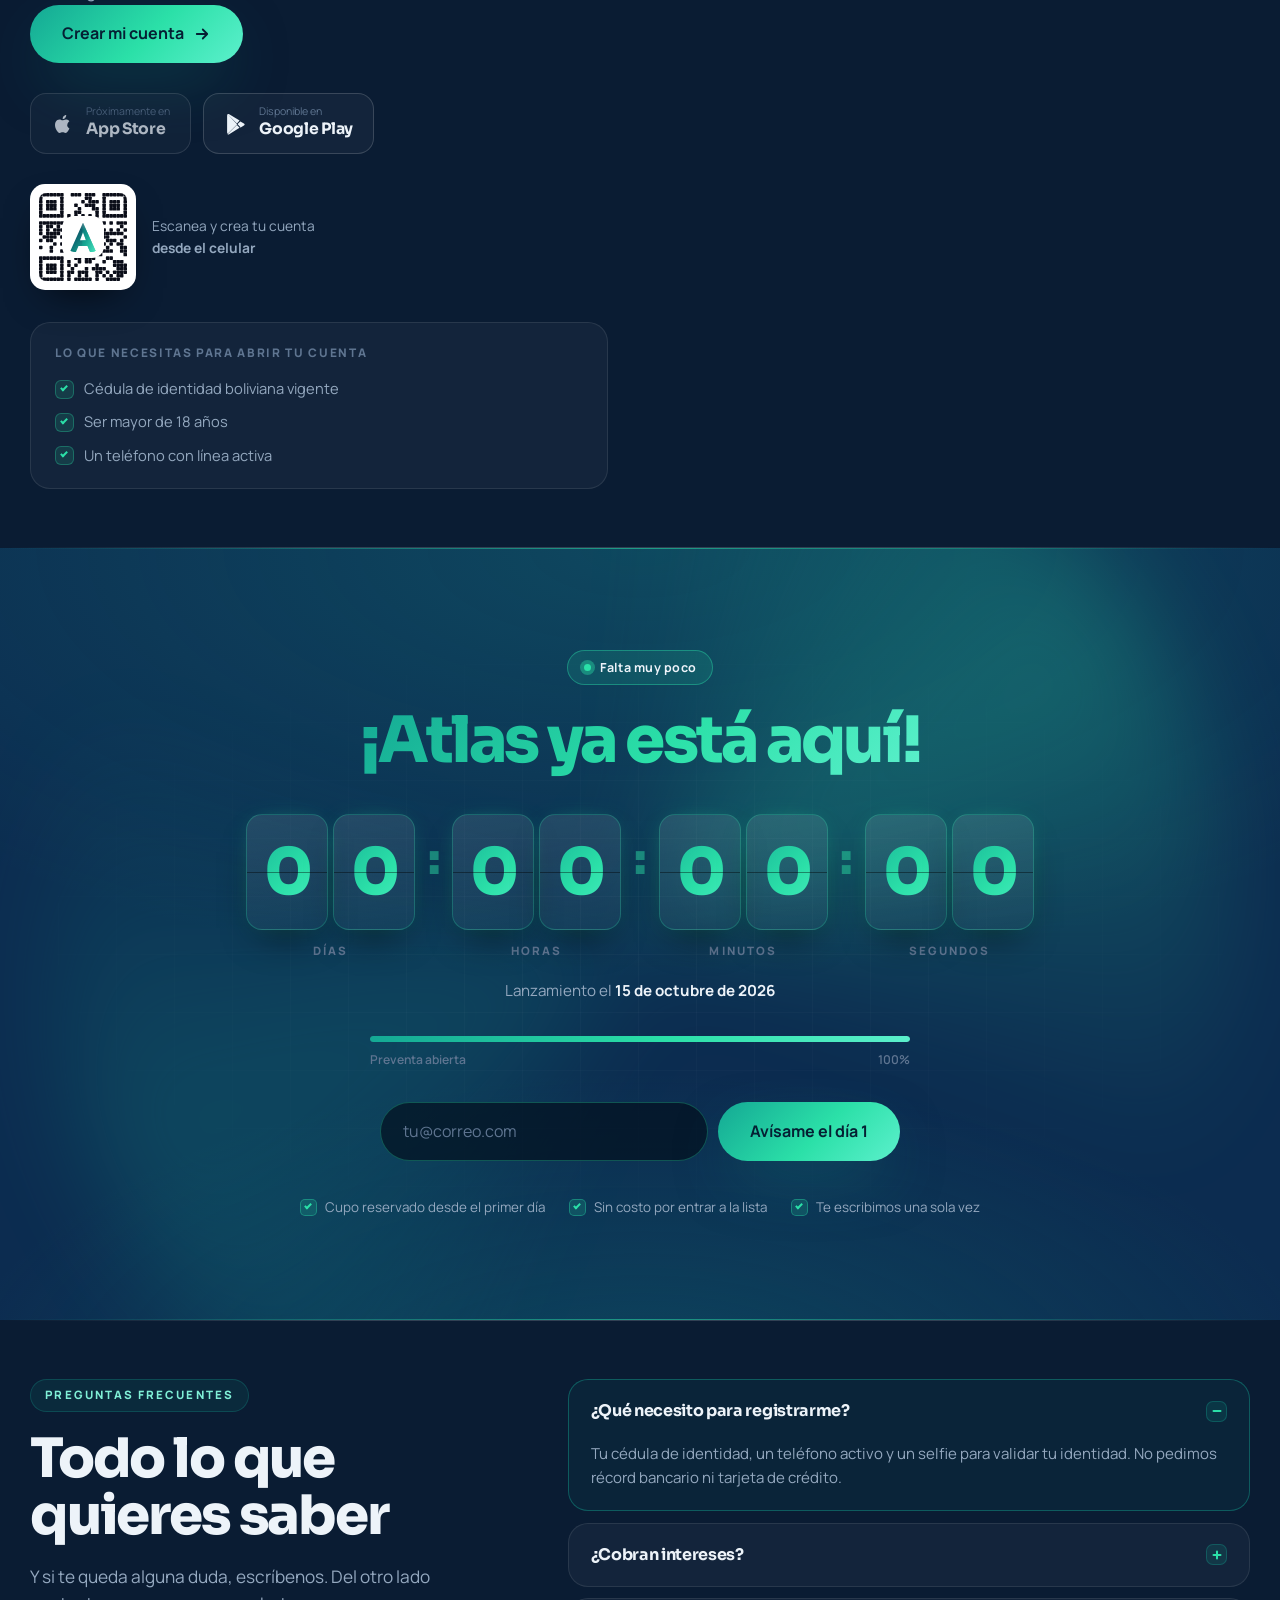
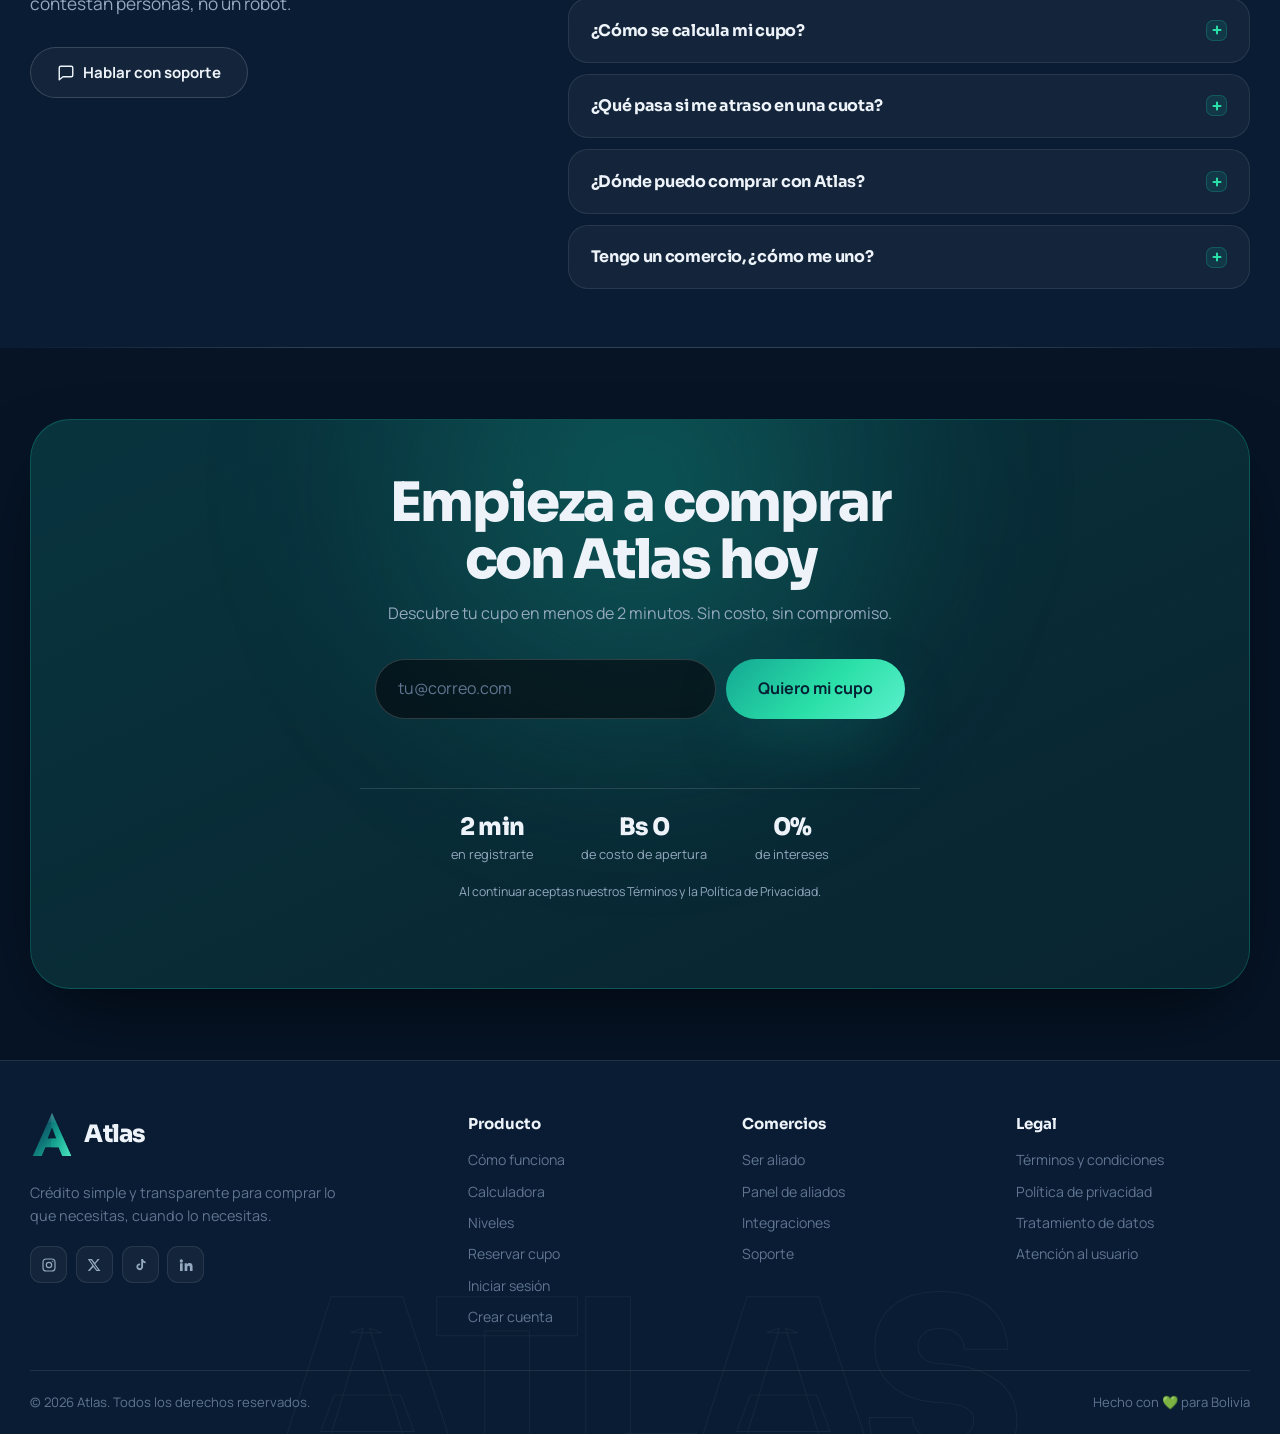
==== commit 04a2d813: "feat(landing): cableado con la app web, badges de App Store y Google Play, Dockerfile Enlaces en ass" ====
--- a/index.html
+++ b/index.html
@@ -4,12 +4,12 @@
 <meta charset="UTF-8">
 <meta name="viewport" content="width=device-width, initial-scale=1, viewport-fit=cover">
 <meta name="theme-color" content="#061426">
-<title>Atlas — Compra ahora, paga después | Crédito en cuotas</title>
-<meta name="description" content="Atlas es un crédito para comprar en comercios aliados de Bolivia: pagas una inicial y el resto en cuotas mensuales, sin tarjeta de crédito. Las condiciones dependen de tu perfil y las ves antes de aceptar.">
+<title>Atlas — Compra ahora, paga después | Crédito instantáneo</title>
+<meta name="description" content="Atlas te aprueba un crédito en segundos para comprar en cientos de tiendas. Pagas una inicial y el resto en 3 cuotas quincenales, sin intereses y sin tarjeta de crédito.">
 
 <meta property="og:type" content="website">
 <meta property="og:title" content="Atlas — Compra ahora, paga después">
-<meta property="og:description" content="Compra en comercios aliados y paga en cuotas. Ves las condiciones antes de aceptar.">
+<meta property="og:description" content="Crédito instantáneo. Inicial + 3 cuotas quincenales. 0% intereses.">
 <meta property="og:image" content="assets/img/logo-a.svg">
 <meta name="twitter:card" content="summary_large_image">
 
@@ -127,6 +127,7 @@
       <span class="nav__pill" id="navPill" aria-hidden="true"></span>
       <a href="#tour" class="nav__link">Cómo funciona</a>
       <a href="#calculadora" class="nav__link">Calculadora</a>
+      <a href="#niveles" class="nav__link">Niveles</a>
       <a href="#comercios" class="nav__link">Comercios</a>
       <a href="#lanzamiento" class="nav__link">Lanzamiento</a>
       <a href="#faq" class="nav__link">Preguntas</a>
@@ -149,17 +150,17 @@
 
   <div class="wrap hero__grid">
     <div class="hero__copy">
-      <a href="#calculadora" class="tag" data-anim="fade" style="--d:0ms">
+      <a href="#niveles" class="tag" data-anim="fade" style="--d:0ms">
         <span class="tag__dot"></span>
-        Mira cuánto pagas de inicial
+        Sube de nivel y paga menos inicial
         <svg viewBox="0 0 24 24" fill="none" stroke="currentColor" stroke-width="2.5" stroke-linecap="round" stroke-linejoin="round"><path d="M5 12h14M13 6l6 6-6 6"/></svg>
       </a>
 
       <h1 class="hero__title" data-split>Compra ahora, paga <em>después</em>.</h1>
 
       <p class="hero__lead" data-anim="fade" style="--d:520ms">
-        Crédito para comprar en comercios aliados. Pagas una inicial y el resto en
-        <strong>cuotas mensuales</strong>, y ves <strong>todas las condiciones</strong> antes de aceptar.
+        Crédito aprobado en segundos para comprar en cientos de tiendas aliadas.
+        Pagas una inicial y el resto en <strong>3 cuotas quincenales</strong>, con <strong>0% de intereses</strong>.
       </p>
 
       <div class="hero__cta" data-anim="fade" style="--d:620ms">
@@ -167,24 +168,21 @@
           <span>Crear mi cuenta</span>
           <svg viewBox="0 0 24 24" fill="none" stroke="currentColor" stroke-width="2.4" stroke-linecap="round" stroke-linejoin="round"><path d="M5 12h14M13 6l6 6-6 6"/></svg>
         </a>
-        <a href="#calculadora" class="btn btn--line btn--lg" data-magnetic><span>Simular mi compra</span></a>
+        <a href="#calculadora" class="btn btn--line btn--lg" data-magnetic><span>Calcular mis cuotas</span></a>
       </div>
 
       <ul class="hero__proof" data-anim="fade" style="--d:720ms">
-        <li><b data-count="60" data-suffix="%"></b><span>De inicial</span></li>
-        <li><b>QR</b><span>En la caja</span></li>
-        <li><b>Sin buró</b><span>De crédito</span></li>
+        <li><b data-count="60" data-suffix="s"></b><span>Aprobación</span></li>
+        <li><b data-count="0" data-suffix="%"></b><span>Intereses</span></li>
+        <li><b data-count="500" data-suffix="+"></b><span>Comercios</span></li>
       </ul>
 
       <ul class="hero__chips" data-anim="fade" style="--d:800ms">
         <li>Sin tarjeta de crédito</li>
+        <li>Sin papeleo</li>
         <li>Sin aval</li>
         <li>100% desde el celular</li>
       </ul>
-
-      <p class="hero__note preview-note" data-anim="fade" style="--d:860ms">
-        Vista previa de diseño: precios, plazos y condiciones son ilustrativos y no vinculantes.
-      </p>
     </div>
 
     <div class="hero__stage" data-anim="rise" style="--d:400ms">
@@ -203,7 +201,7 @@
               </div>
               <span class="acard__chip"></span>
               <div class="acard__no">•••• •••• •••• 4821</div>
-              <div class="acard__bot"><span>V. MÉNDEZ</span><b>CLIENTE</b></div>
+              <div class="acard__bot"><span>V. MÉNDEZ</span><b>NIVEL 3</b></div>
             </div>
           </div>
         </div>
@@ -223,8 +221,15 @@
                 <svg viewBox="0 0 24 24" fill="none" stroke="currentColor" stroke-width="1.7" stroke-linecap="round"><rect x="5" y="2" width="14" height="20" rx="3"/><path d="M5 9h14M9 5.5h1M9 13h1"/></svg>
               </span>
               <div><b>Nevera</b><em>Bs 2.660</em></div>
-              <span class="buy__q">Inicial Bs 1.596</span>
+              <span class="buy__q">4 × Bs 665</span>
             </div>
+          </div>
+        </div>
+
+        <!-- Sello de 0% -->
+        <div class="fo fo--zero" style="--x:101%;--y:57%;--z:-20px;--p:56px">
+          <div class="fo__in" style="--dur:6.5s;--delay:.3s">
+            <div class="zero"><b>0%</b><span>interés</span></div>
           </div>
         </div>
 
@@ -245,7 +250,7 @@
               <div class="ui__hero-card">
                 <p class="ui__amount"><i>Bs</i><b data-count="2940" data-money></b></p>
                 <div class="ui__track"><i style="--w:70%"></i></div>
-                <p class="ui__mut">Ejemplo · el cupo sale de tu evaluación</p>
+                <p class="ui__mut">Nivel 3 · usado Bs 1.260 de Bs 4.200</p>
               </div>
 
               <p class="ui__label">Tu compra</p>
@@ -254,22 +259,23 @@
                   <svg viewBox="0 0 24 24" fill="none" stroke="currentColor" stroke-width="1.8" stroke-linecap="round"><path d="M6 2 3 6v14a2 2 0 0 0 2 2h14a2 2 0 0 0 2-2V6l-3-4H6ZM3 6h18M16 10a4 4 0 0 1-8 0"/></svg>
                 </span>
                 <span class="ui__grow"><b>Tienda aliada</b><em>Total Bs 1.680</em></span>
-                <span class="ui__chip">QR</span>
+                <span class="ui__chip">0%</span>
               </div>
 
               <p class="ui__label">Plan de pago</p>
               <ul class="ui__plan">
-                <li class="paid"><i></i><b>Inicial</b><em>Bs 1.008</em><u>Pagado</u></li>
-                <li><i></i><b>Cuota 1</b><em>1 mes</em><u>Pendiente</u></li>
-                <li><i></i><b>Cuota 2</b><em>2 meses</em><u>Pendiente</u></li>
-                <li><i></i><b>Cuota 3</b><em>3 meses</em><u>Pendiente</u></li>
+                <li class="paid"><i></i><b>Inicial</b><em>Bs 672</em><u>Pagado</u></li>
+                <li><i></i><b>Cuota 1</b><em>Bs 336</em><u>15 días</u></li>
+                <li><i></i><b>Cuota 2</b><em>Bs 336</em><u>30 días</u></li>
+                <li><i></i><b>Cuota 3</b><em>Bs 336</em><u>45 días</u></li>
               </ul>
 
               <div class="ui__next">
                 <span class="ui__ico ui__ico--sm">
                   <svg viewBox="0 0 24 24" fill="none" stroke="currentColor" stroke-width="1.9" stroke-linecap="round"><rect x="3" y="5" width="18" height="16" rx="3"/><path d="M3 10h18M8 3v4M16 3v4"/></svg>
                 </span>
-                <span class="ui__grow"><b>Próximo pago</b><em>Cuota 1 · al QR del comercio</em></span>
+                <span class="ui__grow"><b>Próximo pago</b><em>Cuota 1 · en 15 días</em></span>
+                <b class="ui__next-amt">Bs 336</b>
               </div>
 
               <span class="ui__btn">Pagar cuota</span>
@@ -279,7 +285,7 @@
 
         <div class="hover-card hover-card--a" aria-hidden="true">
           <span class="hover-card__ico ok"><svg viewBox="0 0 24 24" fill="none" stroke="currentColor" stroke-width="3" stroke-linecap="round" stroke-linejoin="round"><path d="M20 6 9 17l-5-5"/></svg></span>
-          <span><b>Plan a la vista</b><em>antes de aceptar</em></span>
+          <span><b>Aprobado</b><em>en 42 segundos</em></span>
         </div>
       </div>
 
@@ -305,7 +311,7 @@
   <div class="wrap">
     <header class="head" data-anim="rise">
       <span class="eyebrow">Cómo funciona</span>
-      <h2 class="h2">De descargar la app<br>a tu primera compra</h2>
+      <h2 class="h2">De descargar la app<br>a comprar, en minutos</h2>
     </header>
 
     <div class="tour__grid">
@@ -340,10 +346,10 @@
                   <span class="badge-ok">
                     <svg viewBox="0 0 24 24" fill="none" stroke="currentColor" stroke-width="2.6" stroke-linecap="round" stroke-linejoin="round"><path d="M20 6 9 17l-5-5"/></svg>
                   </span>
-                  <p class="scr__title">Tu evaluación</p>
-                  <p class="scr__big">60%</p>
-                  <p class="scr__mut">de inicial en cada compra</p>
-                  <div class="scr__pills"><span>Sin tarjeta</span><span>Cupo según tu perfil</span></div>
+                  <p class="scr__title">Cupo aprobado</p>
+                  <p class="scr__big">Bs 4.200</p>
+                  <p class="scr__mut">Nivel 3 · inicial de 40%</p>
+                  <div class="scr__pills"><span>Sin tarjeta</span><span>0% interés</span></div>
                 </div>
               </div>
 
@@ -357,13 +363,13 @@
                   <span class="viewfinder__beam"></span>
                 </div>
                 <div class="scr__field"><span>Tienda aliada</span><b>Bs 1.680</b></div>
-                <div class="scr__field"><span>Pagas hoy</span><b class="mint">Bs 1.008</b></div>
+                <div class="scr__field"><span>Pagas hoy</span><b class="mint">Bs 672</b></div>
 
                 <p class="ui__label">Tu plan, antes de confirmar</p>
                 <ul class="ui__plan">
-                  <li><i></i><b>Cuota 1</b><em>1 mes</em><u>Con tasa</u></li>
-                  <li><i></i><b>Cuota 2</b><em>2 meses</em><u>Con tasa</u></li>
-                  <li><i></i><b>Cuota 3</b><em>3 meses</em><u>Con tasa</u></li>
+                  <li><i></i><b>Cuota 1</b><em>Bs 336</em><u>15 días</u></li>
+                  <li><i></i><b>Cuota 2</b><em>Bs 336</em><u>30 días</u></li>
+                  <li><i></i><b>Cuota 3</b><em>Bs 336</em><u>45 días</u></li>
                 </ul>
 
                 <span class="ui__btn">Confirmar compra</span>
@@ -373,23 +379,23 @@
               <div class="scr" data-scr="3">
                 <p class="scr__title">Tu plan de pago</p>
                 <div class="ui__hero-card ui__hero-card--sm">
-                  <p class="ui__mut">Capital financiado</p>
-                  <p class="ui__amount"><i>Bs</i><b>672</b></p>
-                  <div class="ui__track"><i style="--w:33%"></i></div>
+                  <p class="ui__mut">Restante</p>
+                  <p class="ui__amount"><i>Bs</i><b>1.008</b></p>
+                  <div class="ui__track"><i style="--w:40%"></i></div>
                 </div>
                 <ul class="ui__plan">
-                  <li class="paid"><i></i><b>Inicial</b><em>Bs 1.008</em><u>Pagado</u></li>
-                  <li class="paid"><i></i><b>Cuota 1</b><em>1 mes</em><u>Pagado</u></li>
-                  <li><i></i><b>Cuota 2</b><em>2 meses</em><u>Pendiente</u></li>
-                  <li><i></i><b>Cuota 3</b><em>3 meses</em><u>Pendiente</u></li>
+                  <li class="paid"><i></i><b>Inicial</b><em>Bs 672</em><u>Pagado</u></li>
+                  <li class="paid"><i></i><b>Cuota 1</b><em>Bs 336</em><u>Pagado</u></li>
+                  <li><i></i><b>Cuota 2</b><em>Bs 336</em><u>en 12 días</u></li>
+                  <li><i></i><b>Cuota 3</b><em>Bs 336</em><u>en 27 días</u></li>
                 </ul>
                 <div class="ui__next">
                   <span class="ui__ico ui__ico--sm">
                     <svg viewBox="0 0 24 24" fill="none" stroke="currentColor" stroke-width="1.9" stroke-linecap="round" stroke-linejoin="round"><path d="M3 17l6-6 4 4 7-7M21 8v6M21 8h-6"/></svg>
                   </span>
-                  <span class="ui__grow"><b>Próxima cuota</b><em>Al QR bancario del comercio</em></span>
+                  <span class="ui__grow"><b>Progreso a Nivel 4</b><em>2 de 3 pagos puntuales</em></span>
                 </div>
-                <p class="scr__status ok"><i></i>Vas al día.</p>
+                <p class="scr__status ok"><i></i>Vas al día. Subes a Nivel 4 pronto.</p>
               </div>
 
             </div>
@@ -406,31 +412,31 @@
       <ol class="tour__steps">
         <li class="tour__step" data-step="0">
           <span class="tour__idx">01</span>
-          <h3>Crea tu cuenta desde el celular</h3>
-          <p>Te pedimos tu cédula, una selfie en tres poses y tus datos: contacto, domicilio y
-             perfil financiero. Sin récord bancario y sin tarjeta de crédito.</p>
-          <ul class="tour__tags"><li>Cédula</li><li>Selfie</li><li>Tus datos</li></ul>
+          <h3>Regístrate en 2 minutos</h3>
+          <p>Solo tu cédula y un selfie. Validamos tu identidad al instante, sin papeleo,
+             sin récord bancario y sin tarjeta de crédito.</p>
+          <ul class="tour__tags"><li>Cédula</li><li>Selfie</li><li>Menos de 2 minutos</li></ul>
         </li>
         <li class="tour__step" data-step="1">
           <span class="tour__idx">02</span>
           <h3>Descubre tu cupo</h3>
-          <p>Evaluamos tu solicitud y te decimos cuánto puedes gastar antes de que salgas de casa.
-             Algunas solicitudes pasan por la revisión de una persona.</p>
-          <ul class="tour__tags"><li>Sin buró de crédito</li><li>Revisión de tu perfil</li></ul>
+          <p>Te decimos cuánto puedes gastar y qué inicial te toca según tu nivel,
+             antes de que salgas de casa.</p>
+          <ul class="tour__tags"><li>Cupo al instante</li><li>Sin buró de crédito</li><li>Sin costo</li></ul>
         </li>
         <li class="tour__step" data-step="2">
           <span class="tour__idx">03</span>
           <h3>Compra con QR</h3>
-          <p>Escaneas el QR en la caja del comercio aliado y escribes el monto. Antes de confirmar
-             ves cuánto pagas hoy y cómo quedan tus cuotas.</p>
-          <ul class="tour__tags"><li>QR en tienda</li><li>Sin plástico</li></ul>
+          <p>Escaneas en la caja de la tienda aliada o compras online. Ves el plan de pago
+             completo antes de confirmar nada.</p>
+          <ul class="tour__tags"><li>QR en tienda</li><li>Compra online</li><li>Sin plástico</li></ul>
         </li>
         <li class="tour__step" data-step="3">
           <span class="tour__idx">04</span>
-          <h3>Paga tus cuotas al comercio</h3>
-          <p>Inicial hoy y el resto en cuotas mensuales. Cada cuota se paga al QR bancario del
-             comercio donde compraste y subes el comprobante desde la app.</p>
-          <ul class="tour__tags"><li>QR del comercio</li><li>Comprobante en la app</li></ul>
+          <h3>Paga a tu ritmo y sube</h3>
+          <p>Inicial hoy y el resto en 3 cuotas quincenales. Cada pago puntual te sube de nivel:
+             más cupo y menos inicial.</p>
+          <ul class="tour__tags"><li>QR simple</li><li>Transferencia</li><li>Tarjeta de débito</li></ul>
         </li>
       </ol>
     </div>
@@ -442,12 +448,11 @@
   <div class="wrap">
     <header class="head" data-anim="rise">
       <span class="eyebrow">Calculadora</span>
-      <h2 class="h2">Simula tu compra<br>antes de ir a la tienda</h2>
-      <p class="lead">Simulación ilustrativa: elige un monto y te mostramos la inicial y lo que queda
-         por financiar. La tasa, el número de cuotas y sus fechas salen de tu evaluación.</p>
+      <h2 class="h2">Mira tus cuotas<br>antes de comprar</h2>
+      <p class="lead">Elige el monto y tu nivel. Te mostramos las fechas exactas de cada pago.</p>
     </header>
 
-    <div class="calc" data-anim="rise" data-initial="0.6">
+    <div class="calc" data-anim="rise">
       <div class="calc__left">
         <p class="calc__mini">Compras frecuentes</p>
         <div class="presets">
@@ -472,9 +477,23 @@
         <label class="calc__mini calc__mini--mt" for="amount">Monto de la compra</label>
         <p class="calc__value"><i>Bs</i><output id="amountOut">1.700</output></p>
         <input type="range" id="amount" class="slider" min="150" max="14000" step="50" value="1700"
-               aria-label="Monto de la compra en bolivianos">
+               aria-label="Monto de la compra en dólares">
         <div class="calc__legend"><span>Bs 150</span><span>Bs 14.000</span></div>
 
+        <p class="calc__mini calc__mini--mt">Tu nivel Atlas</p>
+        <div class="chips" role="radiogroup" aria-label="Nivel Atlas">
+          <!-- Radiogrupo ARIA a propósito y no <input type="radio">: cada opción muestra el nivel y su
+               porcentaje con su propio estilo. Cumple el patrón completo (flechas y un único tabindex),
+               que es lo que pide la regla prefer-native-element. -->
+          <!-- [html-validate-disable-next prefer-native-element] -->
+          <button type="button" tabindex="-1" class="chip" role="radio" aria-checked="false" data-initial="0.6"><b>N1</b>60%</button>
+          <!-- [html-validate-disable-next prefer-native-element] -->
+          <button type="button" tabindex="-1" class="chip" role="radio" aria-checked="false" data-initial="0.5"><b>N2</b>50%</button>
+          <!-- [html-validate-disable-next prefer-native-element] -->
+          <button type="button" tabindex="0" class="chip on" role="radio" aria-checked="true" data-initial="0.4"><b>N3</b>40%</button>
+          <!-- [html-validate-disable-next prefer-native-element] -->
+          <button type="button" tabindex="-1" class="chip" role="radio" aria-checked="false" data-initial="0.3"><b>N4</b>30%</button>
+        </div>
       </div>
 
       <div class="calc__right" aria-live="polite">
@@ -490,23 +509,24 @@
           </svg>
           <div class="donut__mid">
             <span>Pagas hoy</span>
-            <strong>Bs <em id="initOut">1.020</em></strong>
+            <strong>Bs <em id="initOut">672</em></strong>
           </div>
         </div>
 
         <ol class="timeline" id="timeline">
-          <li><span class="timeline__dot is-now"></span><b>Inicial</b><em id="tl0">Bs 1.020</em><u>60%, hoy</u></li>
-          <li><span class="timeline__dot"></span><b>Resto</b><em id="finOut">Bs 680</em><u>+ interés</u></li>
-          <li><span class="timeline__dot"></span><b>Cuotas</b><em>Mensuales</em><u>tasa según perfil</u></li>
+          <li><span class="timeline__dot is-now"></span><b>Inicial</b><em id="tl0">Bs 672</em><u id="d0">hoy</u></li>
+          <li><span class="timeline__dot"></span><b>Cuota 1</b><em class="q">Bs 336</em><u id="d1"></u></li>
+          <li><span class="timeline__dot"></span><b>Cuota 2</b><em class="q">Bs 336</em><u id="d2"></u></li>
+          <li><span class="timeline__dot"></span><b>Cuota 3</b><em class="q">Bs 336</em><u id="d3"></u></li>
         </ol>
 
         <div class="calc__total">
-          <span>Precio de la compra</span>
-          <b>Bs <em id="totalOut">1.700</em></b>
+          <span>Total a pagar</span>
+          <b>Bs <em id="totalOut">1.680</em></b>
         </div>
         <p class="calc__note">
           <svg viewBox="0 0 24 24" fill="none" stroke="currentColor" stroke-width="2" stroke-linecap="round"><circle cx="12" cy="12" r="9"/><path d="M12 11v5M12 7.5v.5"/></svg>
-          Simulación ilustrativa y no vinculante. La tasa, las cuotas y sus fechas dependen de tu evaluación y las ves en la app antes de aceptar.
+          Ejemplo referencial sin intereses. Tu cupo y nivel reales se definen en la app.
         </p>
       </div>
     </div>
@@ -524,55 +544,62 @@
     <div class="bento">
       <article class="cell cell--a" data-anim="tilt3d" data-spot>
         <div class="cell__body">
-          <h3>Tu perfil, evaluado</h3>
-          <p>Nuestro motor de riesgo evalúa tu solicitud y, cuando hace falta, la revisa una persona.
-             Sabes cuánto tienes disponible antes de llegar a la caja.</p>
+          <h3>Aprobación en segundos</h3>
+          <p>Nuestro motor de riesgo evalúa tu perfil al instante. Sabes cuánto tienes disponible
+             antes de llegar a la caja.</p>
         </div>
         <div class="gauge" aria-hidden="true">
           <svg viewBox="0 0 200 110">
             <path class="gauge__bg" d="M20 100a80 80 0 0 1 160 0"/>
             <path class="gauge__fg" d="M20 100a80 80 0 0 1 160 0"/>
           </svg>
+          <div class="gauge__val"><b data-count="42" data-suffix="s"></b><span>promedio</span></div>
         </div>
         <ul class="facts">
           <li><i></i>Sin buró de crédito</li>
           <li><i></i>Sin aval ni garante</li>
-          <li><i></i>Condiciones antes de aceptar</li>
+          <li><i></i>Sin comprobante de ingresos</li>
         </ul>
       </article>
 
       <article class="cell cell--b" data-anim="tilt3d" data-spot>
-        <p class="cell__stat">60<i>%</i></p>
-        <h3>De inicial</h3>
-        <p>El resto, en cuotas mensuales con la tasa de tu evaluación. Antes de aceptar ves cuánto pagas hoy y cómo quedan tus cuotas.</p>
+        <p class="cell__stat">0<i>%</i></p>
+        <h3>De intereses</h3>
+        <p>Lo que ves es lo que pagas. Sin cargos escondidos en tus cuotas.</p>
       </article>
 
       <article class="cell cell--c" data-anim="tilt3d" data-spot>
-        <h3>Tus cuotas, al comercio</h3>
-        <p>Atlas nunca recibe tu dinero: cada cuota se paga al QR bancario del comercio donde compraste.</p>
-        <p class="cell__foot">Subes el comprobante desde la app</p>
+        <h3>Tu cupo crece</h3>
+        <p>Cada pago puntual sube tu nivel: más cupo disponible y una inicial más baja.</p>
+        <div class="bars-wrap">
+          <div class="bars" aria-hidden="true">
+            <i style="--h:32%"></i><i style="--h:50%"></i><i style="--h:68%"></i><i style="--h:100%"></i>
+          </div>
+          <div class="bars__x" aria-hidden="true"><span>N1</span><span>N2</span><span>N3</span><span>N4</span></div>
+        </div>
+        <p class="cell__foot">De 60% a 30% de inicial</p>
       </article>
 
       <article class="cell cell--d" data-anim="tilt3d" data-spot>
         <div class="cell__body">
-          <h3>Tu plan, siempre a la vista</h3>
-          <p>En la app ves cada cuota, su fecha y a qué comercio se paga.</p>
+          <h3>Recordatorios que no incomodan</h3>
+          <p>Te avisamos antes de cada cuota y puedes mover una fecha desde la app.</p>
         </div>
         <div class="notif" aria-hidden="true">
           <div class="notif__card">
             <svg width="30" height="30" viewBox="14 12 92 96" aria-hidden="true"><use href="#markA"/></svg>
-            <div><b>Atlas</b><span>Cuota 2 · se paga al QR de Tienda aliada</span></div>
+            <div><b>Atlas</b><span>Tu cuota de Bs 336 vence en 3 días 👋</span></div>
           </div>
           <div class="notif__card notif__card--ghost">
             <svg width="30" height="30" viewBox="14 12 92 96" aria-hidden="true"><use href="#markA"/></svg>
-            <div><b>Atlas</b><span>Comprobante de la cuota 1 enviado</span></div>
+            <div><b>Atlas</b><span>¡Pago recibido! Subiste a Nivel 3 🎉</span></div>
           </div>
         </div>
       </article>
 
       <article class="cell cell--e" data-anim="tilt3d" data-spot>
-        <h3>Compra con QR</h3>
-        <p>Escaneas el QR del comercio, escribes el monto y confirmas. Sin plástico.</p>
+        <h3>Paga con QR</h3>
+        <p>Escaneas, confirmas y listo. Sin plástico, sin efectivo.</p>
         <div class="qr-block">
           <div class="qr-mini" aria-hidden="true">
             <img src="assets/img/qr-placeholder.svg" alt="" width="108" height="108">
@@ -580,18 +607,18 @@
           </div>
           <ol class="qr-steps">
             <li><b>1</b>Escanea el QR de la caja</li>
-            <li><b>2</b>Revisa cuánto pagas hoy y tus cuotas</li>
-            <li><b>3</b>Confirma; el comercio acepta la venta</li>
+            <li><b>2</b>Revisa tu plan de pago</li>
+            <li><b>3</b>Confirma y sal con tu compra</li>
           </ol>
         </div>
       </article>
 
       <article class="cell cell--f" data-anim="tilt3d" data-spot>
-        <h3>Soporte desde la app</h3>
-        <p>Escribes desde la app y tu caso queda registrado.</p>
+        <h3>Soporte con personas reales</h3>
+        <p>Chat con humanos cuando se trata de tu plata.</p>
         <div class="chat" aria-hidden="true">
-          <span class="chat__b chat__b--in">¿A qué QR pago mi cuota?</span>
-          <span class="chat__b chat__b--out">Al del comercio donde compraste: lo ves en Pagos.</span>
+          <span class="chat__b chat__b--in">¿Puedo adelantar una cuota?</span>
+          <span class="chat__b chat__b--out">¡Claro! Desde la app, sin costo extra 💚</span>
           <span class="chat__typing"><i></i><i></i><i></i></span>
         </div>
       </article>
@@ -599,8 +626,64 @@
   </div>
 </section>
 
+<!-- ══════════ NIVELES ══════════ -->
+<section class="section band" id="niveles">
+  <div class="wrap">
+    <header class="head" data-anim="rise">
+      <span class="eyebrow">Niveles Atlas</span>
+      <h2 class="h2">Mientras mejor pagas,<br>menos inicial</h2>
+      <p class="lead">Empiezas en Nivel 1 y avanzas con cada cuota puntual. Sin trámites.</p>
+    </header>
+
+    <div class="path" data-anim="tilt3d">
+      <div class="path__line"><i id="pathFill"></i></div>
+
+      <article class="node">
+        <span class="node__dot">1</span>
+        <div class="node__card">
+          <h3>Inicio</h3>
+          <p class="node__pct">60<i>%</i><span>inicial</span></p>
+          <ul><li>Cupo desde Bs 400</li><li>3 cuotas quincenales</li><li>0% intereses</li><li>Aprobación al instante</li></ul>
+          <p class="node__foot">Tu punto de partida al registrarte</p>
+        </div>
+      </article>
+
+      <article class="node">
+        <span class="node__dot">2</span>
+        <div class="node__card">
+          <h3>Constante</h3>
+          <p class="node__pct">50<i>%</i><span>inicial</span></p>
+          <ul><li>Cupo hasta Bs 1.750</li><li>Toda la red de tiendas</li><li>0% intereses</li><li>Historial que suma</li></ul>
+          <p class="node__foot">Con tus primeras cuotas pagadas a tiempo</p>
+        </div>
+      </article>
+
+      <article class="node node--star">
+        <span class="node__dot">3</span>
+        <div class="node__card">
+          <span class="node__flag">Más común</span>
+          <h3>Confiable</h3>
+          <p class="node__pct">40<i>%</i><span>inicial</span></p>
+          <ul><li>Cupo hasta Bs 4.200</li><li>Promos exclusivas</li><li>0% intereses</li><li>Prioridad en campañas</li></ul>
+          <p class="node__foot">El nivel donde está la mayoría de usuarios</p>
+        </div>
+      </article>
+
+      <article class="node">
+        <span class="node__dot">4</span>
+        <div class="node__card">
+          <h3>Atlas Pro</h3>
+          <p class="node__pct">30<i>%</i><span>inicial</span></p>
+          <ul><li>Cupo máximo</li><li>Prioridad en soporte</li><li>0% intereses</li><li>Mejores condiciones</li></ul>
+          <p class="node__foot">Para quienes nunca se atrasan</p>
+        </div>
+      </article>
+    </div>
+  </div>
+</section>
+
 <!-- ══════════ COMPARATIVA ══════════ -->
-<section class="section band" id="comparar">
+<section class="section" id="comparar">
   <div class="wrap wrap--tight">
     <header class="head" data-anim="rise">
       <span class="eyebrow">Comparación</span>
@@ -627,15 +710,33 @@
         <tbody>
           <tr>
             <th scope="row">Requisitos</th>
-            <td class="vs__mine"><i class="yes"></i>Cédula, selfie y tus datos</td>
+            <td class="vs__mine"><i class="yes"></i>Cédula y selfie</td>
             <td><i class="no"></i>Récord bancario</td>
             <td><i class="mid"></i>Depende de quién</td>
+          </tr>
+          <tr>
+            <th scope="row">Tiempo de aprobación</th>
+            <td class="vs__mine"><i class="yes"></i>Menos de 1 minuto</td>
+            <td><i class="no"></i>Días o semanas</td>
+            <td><i class="mid"></i>Variable</td>
+          </tr>
+          <tr>
+            <th scope="row">Intereses</th>
+            <td class="vs__mine"><i class="yes"></i>0%</td>
+            <td><i class="no"></i>Altos y compuestos</td>
+            <td><i class="no"></i>Muy altos</td>
           </tr>
           <tr>
             <th scope="row">Ves el plan antes de aceptar</th>
             <td class="vs__mine"><i class="yes"></i>Siempre</td>
             <td><i class="mid"></i>En letra pequeña</td>
             <td><i class="no"></i>Casi nunca</td>
+          </tr>
+          <tr>
+            <th scope="row">Tu historial mejora tus condiciones</th>
+            <td class="vs__mine"><i class="yes"></i>Subes de nivel</td>
+            <td><i class="mid"></i>Muy lento</td>
+            <td><i class="no"></i>No aplica</td>
           </tr>
           <tr>
             <th scope="row">Dónde se gestiona</th>
@@ -650,11 +751,11 @@
 </section>
 
 <!-- ══════════ CATEGORÍAS ══════════ -->
-<section class="section" id="categorias">
+<section class="section band" id="categorias">
   <div class="wrap">
     <header class="head" data-anim="rise">
       <span class="eyebrow">Dónde comprar</span>
-      <h2 class="h2">Comercios aliados,<br>en lo que necesitas</h2>
+      <h2 class="h2">Cientos de tiendas,<br>en todo lo que necesitas</h2>
       <p class="lead">Desde el mercado de la quincena hasta la nevera que llevas años posponiendo.</p>
     </header>
 
@@ -680,15 +781,21 @@
 </section>
 
 <!-- ══════════ COBERTURA ══════════ -->
-<section class="section band cover" id="cobertura">
+<section class="section cover" id="cobertura">
   <div class="wrap cover__grid">
     <div data-anim="rise">
       <span class="eyebrow">Cobertura</span>
-      <h2 class="h2 h2--left">Una red de comercios<br>conectados</h2>
+      <h2 class="h2 h2--left">Una red que llega<br>a todo el país</h2>
       <p class="lead lead--left">
-        Comercios aliados conectados a la misma red. Compres donde compres, el plan de pago
-        funciona igual. El directorio de comercios está dentro de la app.
+        Comercios aliados en los nueve departamentos, conectados a la misma red.
+        Compres donde compres, el plan de pago es el mismo.
       </p>
+
+      <ul class="cover__stats">
+        <li><b>9</b><span>Departamentos</span></li>
+        <li><b><em data-count="500" data-suffix="+"></em></b><span>Comercios aliados</span></li>
+        <li><b><em data-count="60" data-suffix="s"></em></b><span>Para aprobarte</span></li>
+      </ul>
 
       <a href="registro.html" data-atlas-link="signup" class="btn btn--primary btn--lg" data-magnetic>
         <span>Crear mi cuenta</span>
@@ -701,26 +808,25 @@
 </section>
 
 <!-- ══════════ COMERCIOS ══════════ -->
-<section class="section" id="comercios">
+<section class="section band" id="comercios">
   <div class="wrap duo">
     <div data-anim="rise">
       <span class="eyebrow">Para comercios</span>
-      <h2 class="h2 h2--left">Vende en cuotas.<br>Cobra directo.</h2>
+      <h2 class="h2 h2--left">Vende más.<br>Cobra completo hoy.</h2>
       <p class="lead lead--left">
-        Tus clientes pagan una inicial en la caja y el resto en cuotas, directo al QR bancario de
-        tu comercio. Atlas evalúa a cada cliente y cobra al comercio una comisión por venta,
-        fijada en su contrato de aliado.
+        Tus clientes pagan en cuotas, pero tú recibes el 100% de la venta al instante.
+        Atlas asume el riesgo del crédito y la cobranza.
       </p>
 
       <ul class="perks">
-        <li><i></i><div><b>Menos fricción en la caja</b><span>Ofrecer cuotas quita la fricción del precio.</span></div></li>
-        <li><i></i><div><b>Clientes evaluados</b><span>Cada cliente pasa por la evaluación de riesgo de Atlas antes de comprar.</span></div></li>
-        <li><i></i><div><b>QR en caja</b><span>Tus clientes compran escaneando el QR de tu caja.</span></div></li>
-        <li><i></i><div><b>Portal de aliados</b><span>Tus ventas y la facturación de Atlas en un solo lugar.</span></div></li>
+        <li><i></i><div><b>Ticket promedio más alto</b><span>Ofrecer cuotas quita la fricción del precio en la caja.</span></div></li>
+        <li><i></i><div><b>Cero riesgo de impago</b><span>Nosotros gestionamos la cobranza. Tú te enfocas en vender.</span></div></li>
+        <li><i></i><div><b>Integración en minutos</b><span>QR en caja, link de pago o API para tu e-commerce.</span></div></li>
+        <li><i></i><div><b>Panel en tiempo real</b><span>Ventas, conciliación y liquidaciones en un solo lugar.</span></div></li>
       </ul>
 
-      <a href="#faq-aliados" class="btn btn--primary btn--lg" data-magnetic>
-        <span>Cómo ser aliado</span>
+      <a href="#contacto" class="btn btn--primary btn--lg" data-magnetic>
+        <span>Quiero ser aliado</span>
         <svg viewBox="0 0 24 24" fill="none" stroke="currentColor" stroke-width="2.4" stroke-linecap="round" stroke-linejoin="round"><path d="M5 12h14M13 6l6 6-6 6"/></svg>
       </a>
     </div>
@@ -743,9 +849,9 @@
             <i style="--h:61%"></i><i style="--h:79%"></i><i style="--h:72%"></i><i style="--h:100%"></i>
           </div>
           <div class="feed">
-            <div class="feed__row"><span class="feed__ava">M</span><div><b>Orden #4821</b><em>Inicial pagada</em></div><span class="feed__amt">+Bs 602</span></div>
-            <div class="feed__row"><span class="feed__ava">J</span><div><b>Orden #4820</b><em>Inicial pagada</em></div><span class="feed__amt">+Bs 368</span></div>
-            <div class="feed__row"><span class="feed__ava">R</span><div><b>Orden #4819</b><em>Inicial pagada</em></div><span class="feed__amt">+Bs 980</span></div>
+            <div class="feed__row"><span class="feed__ava">M</span><div><b>Orden #4821</b><em>Nivel 3 · inicial pagada</em></div><span class="feed__amt">+Bs 602</span></div>
+            <div class="feed__row"><span class="feed__ava">J</span><div><b>Orden #4820</b><em>Nivel 2 · inicial pagada</em></div><span class="feed__amt">+Bs 368</span></div>
+            <div class="feed__row"><span class="feed__ava">R</span><div><b>Orden #4819</b><em>Nivel 4 · inicial pagada</em></div><span class="feed__amt">+Bs 980</span></div>
           </div>
         </div>
       </div>
@@ -754,70 +860,69 @@
 </section>
 
 <!-- ══════════ OPINIONES ══════════ -->
-<section class="section band" id="opiniones">
+<section class="section" id="opiniones">
   <div class="wrap">
     <header class="head" data-anim="rise">
-      <span class="eyebrow">Ejemplos ilustrativos</span>
-      <h2 class="h2">Cómo se usa Atlas,<br>en ejemplos</h2>
-      <p class="lead">No son testimonios: Atlas todavía no se lanzó. Son situaciones de ejemplo.</p>
+      <span class="eyebrow">Historias</span>
+      <h2 class="h2">Lo que dicen quienes<br>ya usan Atlas</h2>
     </header>
   </div>
 
-  <div class="rail" role="group" aria-label="Ejemplos ilustrativos, no son testimonios">
+  <div class="rail" role="group" aria-label="Testimonios">
     <div class="rail__row" data-dir="1">
-      <figure class="quote"><p>Una nevera: pagas la inicial en la caja y el resto en cuotas mensuales.</p><figcaption><span>1</span><b>Compra de una nevera</b><em>Ejemplo ilustrativo</em></figcaption></figure>
-      <figure class="quote"><p>Antes de confirmar ves cuánto pagas hoy y cómo quedan tus cuotas.</p><figcaption><span>2</span><b>Antes de aceptar</b><em>Ejemplo ilustrativo</em></figcaption></figure>
-      <figure class="quote"><p>Un celular: escaneas el QR de la caja, escribes el monto y el comercio acepta la venta.</p><figcaption><span>3</span><b>Compra en tienda</b><em>Ejemplo ilustrativo</em></figcaption></figure>
-      <figure class="quote"><p>Cada cuota se paga al QR bancario del comercio y el comprobante se sube en la app.</p><figcaption><span>4</span><b>Pago de una cuota</b><em>Ejemplo ilustrativo</em></figcaption></figure>
-      <figure class="quote"><p>Una nevera: pagas la inicial en la caja y el resto en cuotas mensuales.</p><figcaption><span>1</span><b>Compra de una nevera</b><em>Ejemplo ilustrativo</em></figcaption></figure>
-      <figure class="quote"><p>Antes de confirmar ves cuánto pagas hoy y cómo quedan tus cuotas.</p><figcaption><span>2</span><b>Antes de aceptar</b><em>Ejemplo ilustrativo</em></figcaption></figure>
-      <figure class="quote"><p>Un celular: escaneas el QR de la caja, escribes el monto y el comercio acepta la venta.</p><figcaption><span>3</span><b>Compra en tienda</b><em>Ejemplo ilustrativo</em></figcaption></figure>
-      <figure class="quote"><p>Cada cuota se paga al QR bancario del comercio y el comprobante se sube en la app.</p><figcaption><span>4</span><b>Pago de una cuota</b><em>Ejemplo ilustrativo</em></figcaption></figure>
+      <figure class="quote"><p>Compré la nevera que necesitaba sin descuadrar el mes. Las cuotas caen justo después de cobrar.</p><figcaption><span>V</span><b>Valeria M.</b><em>Santa Cruz</em></figcaption></figure>
+      <figure class="quote"><p>Lo que más me gustó fue ver el plan completo antes de aceptar. Nada de letra pequeña.</p><figcaption><span>J</span><b>José R.</b><em>La Paz</em></figcaption></figure>
+      <figure class="quote"><p>Me aprobaron mientras hacía la cola. Salí con el celular nuevo el mismo día.</p><figcaption><span>D</span><b>Daniela S.</b><em>Cochabamba</em></figcaption></figure>
+      <figure class="quote"><p>Pagué todo a tiempo y subí de nivel. Ahora la inicial me sale mucho más baja.</p><figcaption><span>C</span><b>Carlos B.</b><em>Sucre</em></figcaption></figure>
+      <figure class="quote"><p>Compré la nevera que necesitaba sin descuadrar el mes. Las cuotas caen justo después de cobrar.</p><figcaption><span>V</span><b>Valeria M.</b><em>Santa Cruz</em></figcaption></figure>
+      <figure class="quote"><p>Lo que más me gustó fue ver el plan completo antes de aceptar. Nada de letra pequeña.</p><figcaption><span>J</span><b>José R.</b><em>La Paz</em></figcaption></figure>
+      <figure class="quote"><p>Me aprobaron mientras hacía la cola. Salí con el celular nuevo el mismo día.</p><figcaption><span>D</span><b>Daniela S.</b><em>Cochabamba</em></figcaption></figure>
+      <figure class="quote"><p>Pagué todo a tiempo y subí de nivel. Ahora la inicial me sale mucho más baja.</p><figcaption><span>C</span><b>Carlos B.</b><em>Sucre</em></figcaption></figure>
     </div>
     <div class="rail__row" data-dir="-1">
-      <figure class="quote"><p>Para el comercio: el cliente compra con el QR de tu caja y las cuotas llegan a tu cuenta.</p><figcaption><span>5</span><b>Comercio aliado</b><em>Ejemplo ilustrativo</em></figcaption></figure>
-      <figure class="quote"><p>¿Una duda con tu cuota? Le escribes a soporte desde la app y tu caso queda registrado.</p><figcaption><span>6</span><b>Soporte</b><em>Ejemplo ilustrativo</em></figcaption></figure>
-      <figure class="quote"><p>Sin tarjeta de crédito y sin buró: tu solicitud se evalúa con los datos que das en el alta.</p><figcaption><span>7</span><b>Sin tarjeta</b><em>Ejemplo ilustrativo</em></figcaption></figure>
-      <figure class="quote"><p>En la app ves cada cuota, su fecha y a qué comercio se paga.</p><figcaption><span>8</span><b>Tu plan</b><em>Ejemplo ilustrativo</em></figcaption></figure>
-      <figure class="quote"><p>Para el comercio: el cliente compra con el QR de tu caja y las cuotas llegan a tu cuenta.</p><figcaption><span>5</span><b>Comercio aliado</b><em>Ejemplo ilustrativo</em></figcaption></figure>
-      <figure class="quote"><p>¿Una duda con tu cuota? Le escribes a soporte desde la app y tu caso queda registrado.</p><figcaption><span>6</span><b>Soporte</b><em>Ejemplo ilustrativo</em></figcaption></figure>
-      <figure class="quote"><p>Sin tarjeta de crédito y sin buró: tu solicitud se evalúa con los datos que das en el alta.</p><figcaption><span>7</span><b>Sin tarjeta</b><em>Ejemplo ilustrativo</em></figcaption></figure>
-      <figure class="quote"><p>En la app ves cada cuota, su fecha y a qué comercio se paga.</p><figcaption><span>8</span><b>Tu plan</b><em>Ejemplo ilustrativo</em></figcaption></figure>
+      <figure class="quote"><p>Como tienda subimos el ticket promedio y cobramos igual el mismo día. La integración fue una tarde.</p><figcaption><span>A</span><b>Andrea P.</b><em>Tienda aliada · Santa Cruz</em></figcaption></figure>
+      <figure class="quote"><p>El soporte responde de verdad. Me movieron una fecha sin drama cuando lo necesité.</p><figcaption><span>L</span><b>Luis G.</b><em>Tarija</em></figcaption></figure>
+      <figure class="quote"><p>No tengo tarjeta de crédito y aun así pude comprar los electrodomésticos de la casa nueva.</p><figcaption><span>M</span><b>María F.</b><em>Oruro</em></figcaption></figure>
+      <figure class="quote"><p>Los recordatorios me salvan. Nunca se me pasa una cuota.</p><figcaption><span>R</span><b>Rafael O.</b><em>El Alto</em></figcaption></figure>
+      <figure class="quote"><p>Como tienda subimos el ticket promedio y cobramos igual el mismo día. La integración fue una tarde.</p><figcaption><span>A</span><b>Andrea P.</b><em>Tienda aliada · Santa Cruz</em></figcaption></figure>
+      <figure class="quote"><p>El soporte responde de verdad. Me movieron una fecha sin drama cuando lo necesité.</p><figcaption><span>L</span><b>Luis G.</b><em>Tarija</em></figcaption></figure>
+      <figure class="quote"><p>No tengo tarjeta de crédito y aun así pude comprar los electrodomésticos de la casa nueva.</p><figcaption><span>M</span><b>María F.</b><em>Oruro</em></figcaption></figure>
+      <figure class="quote"><p>Los recordatorios me salvan. Nunca se me pasa una cuota.</p><figcaption><span>R</span><b>Rafael O.</b><em>El Alto</em></figcaption></figure>
     </div>
   </div>
 </section>
 
 <!-- ══════════ DESCARGA ══════════ -->
-<section class="section" id="descarga">
+<section class="section band" id="descarga">
   <div class="wrap duo duo--rev">
     <div data-anim="rise">
-      <span class="eyebrow">Descarga</span>
-      <h2 class="h2 h2--left">La app llega<br>con el lanzamiento</h2>
-      <p class="lead lead--left">Atlas funciona desde la app. Cuando se publique en las tiendas,
-         ahí creas tu cuenta y pides tu evaluación.</p>
+      <span class="eyebrow">Reserva tu cupo</span>
+      <h2 class="h2 h2--left">Crea tu cuenta<br>antes del día uno</h2>
+      <p class="lead lead--left">Regístrate ahora y el día del lanzamiento entras con tu cupo
+         ya aprobado. Descarga la app en App Store o Google Play, o ábrela desde el navegador.</p>
 
       <a href="registro.html" data-atlas-link="signup" class="btn btn--primary btn--lg" data-magnetic>
-        <span>Ver el registro</span>
+        <span>Crear mi cuenta</span>
         <svg viewBox="0 0 24 24" fill="none" stroke="currentColor" stroke-width="2.4" stroke-linecap="round" stroke-linejoin="round"><path d="M5 12h14M13 6l6 6-6 6"/></svg>
       </a>
 
       <div class="stores">
-        <p class="store store--soon">
+        <a href="#" class="store" data-store="appStore" data-magnetic aria-label="Descargar en App Store">
           <svg viewBox="0 0 24 24" fill="currentColor" aria-hidden="true"><path d="M16.4 12.7c0-2.3 1.9-3.4 2-3.5-1.1-1.6-2.8-1.8-3.4-1.8-1.4-.1-2.8.9-3.5.9-.7 0-1.8-.8-3-.8-1.5 0-2.9.9-3.7 2.3-1.6 2.7-.4 6.8 1.1 9 .8 1.1 1.6 2.3 2.8 2.2 1.1 0 1.6-.7 2.9-.7s1.7.7 2.9.7c1.2 0 2-1.1 2.7-2.2.9-1.2 1.2-2.4 1.2-2.5 0 0-2.3-.9-2.3-3.6ZM14.3 5.8c.6-.8 1-1.8.9-2.9-.9 0-2 .6-2.6 1.4-.6.7-1.1 1.8-.9 2.8 1 .1 2-.5 2.6-1.3Z"/></svg>
-          <span><span>Pronto en · todavía no disponible</span><b>App Store</b></span>
-        </p>
-        <p class="store store--soon">
+          <div><span>Descárgala en</span><b>App Store</b></div>
+        </a>
+        <a href="#" class="store" data-store="playStore" data-magnetic aria-label="Descargar en Google Play">
           <svg viewBox="0 0 24 24" fill="currentColor" aria-hidden="true"><path d="M3.6 2.3c-.3.3-.5.8-.5 1.4v16.6c0 .6.2 1.1.5 1.4l.1.1 9.3-9.3v-.2L3.6 2.3ZM16.3 15 13.6 12.3v-.2L16.3 9.4l.1.1 3.5 2c1 .6 1 1.5 0 2.1l-3.6 2.1v-.7ZM15.6 15.8 12.9 13l-9.3 9.3c.3.4.9.4 1.6 0l10.4-6.5ZM15.6 8.6 5.2 2.2c-.7-.4-1.3-.4-1.6 0l9.3 9.3 2.7-2.9Z"/></svg>
-          <span><span>Pronto en · todavía no disponible</span><b>Google Play</b></span>
-        </p>
+          <div><span>Disponible en</span><b>Google Play</b></div>
+        </a>
       </div>
 
       <div class="scan-row">
         <div class="scan-row__qr">
-          <img src="assets/img/qr-placeholder.svg" alt="Código QR de ejemplo, todavía no lleva a ninguna parte" width="88" height="88">
+          <img src="assets/img/qr-placeholder.svg" alt="Código QR de descarga" width="88" height="88">
           <svg class="scan-row__logo" width="30" height="30" viewBox="14 12 92 96" aria-hidden="true"><use href="#markA"/></svg>
         </div>
-        <p>El QR de descarga<br><b>llega con la app</b></p>
+        <p>Escanea y crea tu cuenta<br><b>desde el celular</b></p>
       </div>
 
       <div class="reqs">
@@ -826,7 +931,6 @@
           <li><i></i>Cédula de identidad boliviana vigente</li>
           <li><i></i>Ser mayor de 18 años</li>
           <li><i></i>Un teléfono con línea activa</li>
-          <li><i></i>Una selfie y tus datos de contacto, domicilio y perfil financiero</li>
         </ul>
       </div>
     </div>
@@ -843,14 +947,14 @@
                 <svg viewBox="0 0 24 24" fill="none" stroke="currentColor" stroke-width="2.6" stroke-linecap="round" stroke-linejoin="round"><path d="M20 6 9 17l-5-5"/></svg>
               </span>
               <p class="win__title">¡Compra aprobada!</p>
-              <p class="win__mut">Tu plan de cuotas ya está activo</p>
+              <p class="win__mut">Tu plan de 3 cuotas ya está activo</p>
               <p class="win__amount">Bs 1.680</p>
 
               <ul class="ui__plan win__plan">
-                <li class="paid"><i></i><b>Inicial</b><em>Bs 1.008</em><u>Pagado</u></li>
-                <li><i></i><b>Cuota 1</b><em>1 mes</em><u>Pendiente</u></li>
-                <li><i></i><b>Cuota 2</b><em>2 meses</em><u>Pendiente</u></li>
-                <li><i></i><b>Cuota 3</b><em>3 meses</em><u>Pendiente</u></li>
+                <li class="paid"><i></i><b>Inicial</b><em>Bs 672</em><u>Pagado</u></li>
+                <li><i></i><b>Cuota 1</b><em>Bs 336</em><u>15 días</u></li>
+                <li><i></i><b>Cuota 2</b><em>Bs 336</em><u>30 días</u></li>
+                <li><i></i><b>Cuota 3</b><em>Bs 336</em><u>45 días</u></li>
               </ul>
               <span class="ui__btn win__btn">Ver mi plan</span>
 
@@ -923,17 +1027,23 @@
 
     <div class="launch__bar" data-anim="fade">
       <div class="launch__track"><i id="launchFill"></i></div>
-      <div class="launch__ends"><span>Camino al lanzamiento</span><span id="launchPct">0%</span></div>
-    </div>
-
-    <form class="launch__form" id="waitForm" novalidate data-anim="fade" aria-describedby="waitMsg">
+      <div class="launch__ends"><span>Preventa abierta</span><span id="launchPct">0%</span></div>
+    </div>
+
+    <form class="launch__form" id="waitForm" novalidate data-anim="fade">
       <label class="sr-only" for="waitEmail">Correo electrónico</label>
-      <input type="email" id="waitEmail" placeholder="tu@correo.com" required autocomplete="email" disabled>
-      <button type="submit" class="btn btn--primary btn--lg" disabled>
-        <span>Lista de espera</span>
+      <input type="email" id="waitEmail" placeholder="tu@correo.com" required autocomplete="email">
+      <button type="submit" class="btn btn--primary btn--lg" data-magnetic>
+        <span>Avísame el día 1</span>
       </button>
     </form>
-    <p class="launch__msg launch__msg--note" id="waitMsg" role="status">Vista previa: la lista de espera todavía no está abierta y este formulario no guarda correos.</p>
+    <p class="launch__msg" id="waitMsg" role="status"></p>
+
+    <ul class="launch__perks" data-anim="fade">
+      <li><i></i>Cupo reservado desde el primer día</li>
+      <li><i></i>Sin costo por entrar a la lista</li>
+      <li><i></i>Te escribimos una sola vez</li>
+    </ul>
   </div>
 </section>
 
@@ -943,34 +1053,38 @@
     <header class="faq-intro" data-anim="rise">
       <span class="eyebrow">Preguntas frecuentes</span>
       <h2 class="h2 h2--left">Todo lo que<br>quieres saber</h2>
-      <p class="lead lead--left">Y si te queda alguna duda, cuando tengas la app le escribes
-         a soporte desde ahí.</p>
+      <p class="lead lead--left">Y si te queda alguna duda, escríbenos. Del otro lado
+         contestan personas, no un robot.</p>
+      <a href="#contacto" class="btn btn--line">
+        <svg viewBox="0 0 24 24" fill="none" stroke="currentColor" stroke-width="1.9" stroke-linecap="round" stroke-linejoin="round"><path d="M21 15a2 2 0 0 1-2 2H8l-5 4V5a2 2 0 0 1 2-2h14a2 2 0 0 1 2 2v10Z"/></svg>
+        <span>Hablar con soporte</span>
+      </a>
     </header>
 
     <div class="faq" data-anim="rise">
       <details class="ask" open>
         <summary><span>¿Qué necesito para registrarme?</span><i></i></summary>
-        <div class="ask__in"><p>Tu cédula de identidad, un teléfono activo, una selfie en tres poses y tus datos: contacto, domicilio y perfil financiero. No pedimos récord bancario ni tarjeta de crédito.</p></div>
+        <div class="ask__in"><p>Tu cédula de identidad, un teléfono activo y un selfie para validar tu identidad. No pedimos récord bancario ni tarjeta de crédito.</p></div>
       </details>
       <details class="ask">
         <summary><span>¿Cobran intereses?</span><i></i></summary>
-        <div class="ask__in"><p>Sí. La tasa depende de la evaluación de tu perfil. Antes de confirmar cualquier compra ves cuánto pagas hoy y cómo quedan tus cuotas mensuales.</p></div>
+        <div class="ask__in"><p>No. Las cuotas quincenales son sin intereses. Antes de confirmar cualquier compra ves el desglose exacto de cuánto pagas y en qué fechas.</p></div>
       </details>
       <details class="ask">
         <summary><span>¿Cómo se calcula mi cupo?</span><i></i></summary>
-        <div class="ask__in"><p>Lo define la evaluación de tu solicitud, con la información que das en el alta. Tu solicitud puede pasar por la revisión de una persona antes de decidir.</p></div>
+        <div class="ask__in"><p>Empiezas con un cupo inicial que crece según tu historial dentro de Atlas. Cada cuota pagada a tiempo sube tu nivel, aumenta tu cupo y baja el porcentaje de inicial.</p></div>
       </details>
       <details class="ask">
         <summary><span>¿Qué pasa si me atraso en una cuota?</span><i></i></summary>
-        <div class="ask__in"><p>Se aplica la política de mora de Atlas, que puedes leer en la app. Si tienes un problema para pagar, escríbele a soporte desde la app.</p></div>
+        <div class="ask__in"><p>Te enviamos recordatorios antes del vencimiento. Si te atrasas, tu nivel puede bajar y aplican los cargos por mora indicados en tu contrato. Siempre puedes escribirle a soporte para buscar una solución.</p></div>
       </details>
       <details class="ask">
         <summary><span>¿Dónde puedo comprar con Atlas?</span><i></i></summary>
-        <div class="ask__in"><p>En los comercios aliados, escaneando el QR de su caja. El directorio de comercios está dentro de la app.</p></div>
+        <div class="ask__in"><p>En toda la red de comercios aliados, en tienda física con QR o en tiendas online. El directorio completo y actualizado está dentro de la app.</p></div>
       </details>
-      <details class="ask" id="faq-aliados">
+      <details class="ask">
         <summary><span>Tengo un comercio, ¿cómo me uno?</span><i></i></summary>
-        <div class="ask__in"><p>El alta de comercios la hace el equipo de Atlas: revisamos tu negocio y firmas un contrato de aliado con la comisión por venta. Tus clientes compran con el QR de tu caja.</p></div>
+        <div class="ask__in"><p>Escríbenos desde el formulario de aliados. Te acompañamos en la integración —QR en caja, link de pago o API— y en la mayoría de los casos quedas activo el mismo día.</p></div>
       </details>
     </div>
   </div>
@@ -981,22 +1095,22 @@
   <div class="wrap">
     <div class="closer__box" data-anim="rise">
       <div class="closer__glow" aria-hidden="true"></div>
-      <h2>Compra con Atlas<br>desde el lanzamiento</h2>
-      <p>La app llega el día del lanzamiento. Mientras tanto, mira cómo funciona.</p>
-      <form class="closer__form" id="leadForm" novalidate aria-describedby="leadMsg">
+      <h2>Empieza a comprar<br>con Atlas hoy</h2>
+      <p>Descubre tu cupo en menos de 2 minutos. Sin costo, sin compromiso.</p>
+      <form class="closer__form" id="leadForm" novalidate>
         <label class="sr-only" for="leadEmail">Correo electrónico</label>
-        <input type="email" id="leadEmail" name="email" placeholder="tu@correo.com" required autocomplete="email" disabled>
-        <button type="submit" class="btn btn--primary btn--lg" disabled><span>Anotarme</span></button>
+        <input type="email" id="leadEmail" name="email" placeholder="tu@correo.com" required autocomplete="email">
+        <button type="submit" class="btn btn--primary btn--lg" data-magnetic><span>Quiero mi cupo</span></button>
       </form>
-      <p class="closer__msg closer__msg--note" id="leadMsg" role="status">Vista previa: este formulario todavía no guarda correos.</p>
+      <p class="closer__msg" id="leadMsg" role="status"></p>
 
       <ul class="closer__props">
-        <li><b>60%</b><span>de inicial</span></li>
-        <li><b>Mensuales</b><span>tus cuotas</span></li>
-        <li><b>QR</b><span>para comprar</span></li>
+        <li><b>2 min</b><span>en registrarte</span></li>
+        <li><b>Bs 0</b><span>de costo de apertura</span></li>
+        <li><b>0%</b><span>de intereses</span></li>
       </ul>
 
-      <p class="closer__legal">Vista previa de diseño: precios, plazos y condiciones son ilustrativos y no vinculantes.</p>
+      <p class="closer__legal">Al continuar aceptas nuestros Términos y la Política de Privacidad.</p>
     </div>
   </div>
 </section>
@@ -1009,28 +1123,33 @@
     <div class="foot__brand">
       <a href="#hero" class="brand"><svg width="44" height="44" viewBox="14 12 92 96" aria-hidden="true"><use href="#markA"/></svg><span>Atlas</span></a>
       <p>Crédito simple y transparente para comprar lo que necesitas, cuando lo necesitas.</p>
+      <div class="social">
+        <a href="#" aria-label="Instagram"><svg viewBox="0 0 24 24" fill="none" stroke="currentColor" stroke-width="1.8"><rect x="3" y="3" width="18" height="18" rx="5"/><circle cx="12" cy="12" r="4"/><circle cx="17.5" cy="6.5" r="1" fill="currentColor" stroke="none"/></svg></a>
+        <a href="#" aria-label="X"><svg viewBox="0 0 24 24" fill="currentColor"><path d="M17.5 3h3l-6.6 7.6L21.7 21h-6l-4.7-6.1L5.6 21h-3l7-8.1L2.6 3h6.2l4.3 5.6L17.5 3Zm-1.1 16.2h1.7L7.7 4.7H5.9l10.5 14.5Z"/></svg></a>
+        <a href="#" aria-label="TikTok"><svg viewBox="0 0 24 24" fill="currentColor"><path d="M16.5 3c.4 2.2 1.7 3.6 3.9 3.8v2.6c-1.3.1-2.6-.3-3.8-1v5.9c0 4.6-4.5 7-7.9 4.6-2.6-1.8-2.8-5.7-.5-7.9 1-1 2.5-1.5 3.9-1.3v2.7c-.4-.1-.8-.1-1.2 0-1.2.3-1.9 1.5-1.6 2.7.3 1.2 1.5 1.9 2.7 1.6 1-.2 1.8-1.1 1.8-2.2V3h2.7Z"/></svg></a>
+        <a href="#" aria-label="LinkedIn"><svg viewBox="0 0 24 24" fill="currentColor"><path d="M4.98 3.5A2.5 2.5 0 1 0 5 8.5a2.5 2.5 0 0 0-.02-5ZM3 9.5h4V21H3V9.5Zm6.5 0h3.8v1.6h.05c.53-.95 1.83-1.95 3.75-1.95 4 0 4.75 2.5 4.75 5.8V21h-4v-5.2c0-1.25-.02-2.85-1.8-2.85-1.8 0-2.08 1.35-2.08 2.75V21h-4V9.5Z"/></svg></a>
+      </div>
     </div>
 
     <nav class="foot__col" aria-label="Producto">
       <h3>Producto</h3>
       <a href="#tour">Cómo funciona</a><a href="#calculadora">Calculadora</a>
-      <a href="#descarga">Descarga</a>
+      <a href="#niveles">Niveles</a><a href="#descarga">Reservar cupo</a>
       <a href="login.html" data-atlas-link="login">Iniciar sesión</a><a href="registro.html" data-atlas-link="signup">Crear cuenta</a>
     </nav>
     <nav class="foot__col" aria-label="Comercios">
       <h3>Comercios</h3>
-      <a href="#comercios">Ser aliado</a><a href="#faq-aliados">Cómo me uno</a>
-      <a href="#faq">Preguntas</a>
+      <a href="#comercios">Ser aliado</a><a href="#comercios">Panel de aliados</a>
+      <a href="#comercios">Integraciones</a><a href="#faq">Soporte</a>
     </nav>
-    <div class="foot__col">
+    <nav class="foot__col" aria-label="Legal">
       <h3>Legal</h3>
-      <p class="foot__soon">Los términos, la política de privacidad y el tratamiento de datos
-         todavía no están publicados aquí: los lees y aceptas en la app, al crear tu cuenta.</p>
-    </div>
+      <a href="#">Términos y condiciones</a><a href="#">Política de privacidad</a>
+      <a href="#">Tratamiento de datos</a><a href="#">Atención al usuario</a>
+    </nav>
   </div>
 
   <div class="wrap foot__bottom">
-    <p class="foot__notice preview-note">Vista previa de diseño: precios, plazos y condiciones son ilustrativos y no vinculantes.</p>
     <p>© <span id="year">2026</span> Atlas. Todos los derechos reservados.</p>
     <p>Hecho con 💚 para Bolivia</p>
   </div>
@@ -1098,9 +1217,9 @@
 
 <script defer src="assets/js/geo-bolivia.js"></script>
 <script defer src="assets/js/mapa3d.js"></script>
+<script src="assets/js/config.js"></script>
 <script src="assets/js/main.js"></script>
+<script src="assets/js/links.js"></script>
 <script src="assets/js/preview.js"></script>
-<script src="assets/js/config.js"></script>
-<script src="assets/js/links.js"></script>
 </body>
 </html>
--- a/assets/css/style.css
+++ b/assets/css/style.css
@@ -1542,22 +1542,4 @@
     0 0 0 1px rgba(255,255,255,.09) inset}
 }
 
-/* ═══════════════════════════════════════════════════════════════════════
-   Vista previa honesta (2026-09-29)
-   Hasta el lanzamiento, lo verdadero es que precios, plazos y condiciones
-   son ilustrativos y que los formularios no guardan nada. Estas reglas
-   pintan esos avisos con el mismo sistema, sin romper la composición:
-   texto en --t2 (no --t3) porque es información que se tiene que leer.
-   ═══════════════════════════════════════════════════════════════════════ */
-.preview-note{color:var(--t2);font-size:.8rem;line-height:1.5;text-wrap:pretty}
-.hero__note{margin-top:1.1rem;max-width:46ch}
-.foot__notice{flex-basis:100%;padding-bottom:.4rem}
-.foot__soon{font-size:.88rem;color:var(--t2);max-width:30ch;text-wrap:pretty}
-.store--soon{cursor:default}
-.store--soon:hover{transform:none;border-color:var(--line-2);background:var(--ink)}
-.launch__msg--note,.closer__msg--note{color:var(--t2);font-weight:500}
-.btn:disabled{opacity:.55;cursor:not-allowed;box-shadow:none;transform:none}
-.launch__form input:disabled,.closer__form input:disabled{opacity:.6;cursor:not-allowed}
-@media (max-width:1080px){
-  .hero__note{margin-inline:auto}
-}
+.store--soon{opacity:.72;cursor:default}.store--soon:hover{transform:none}
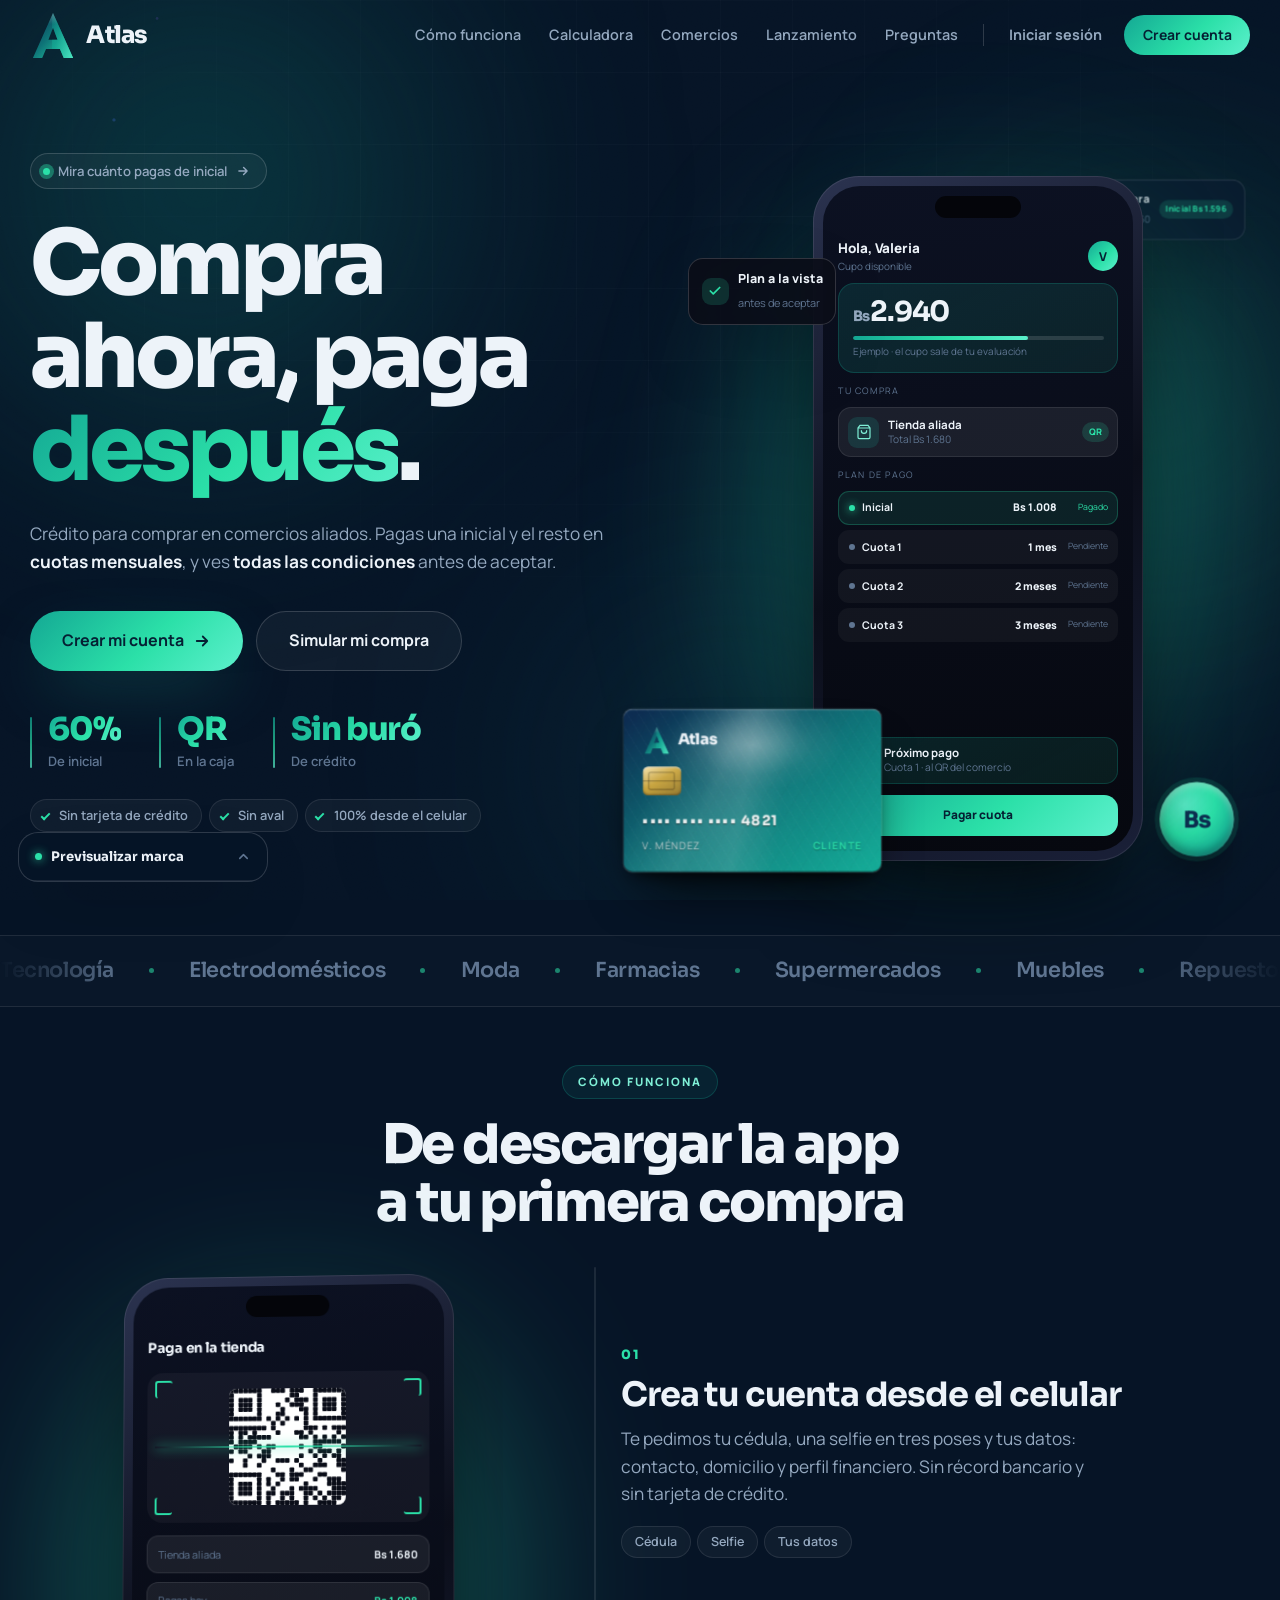
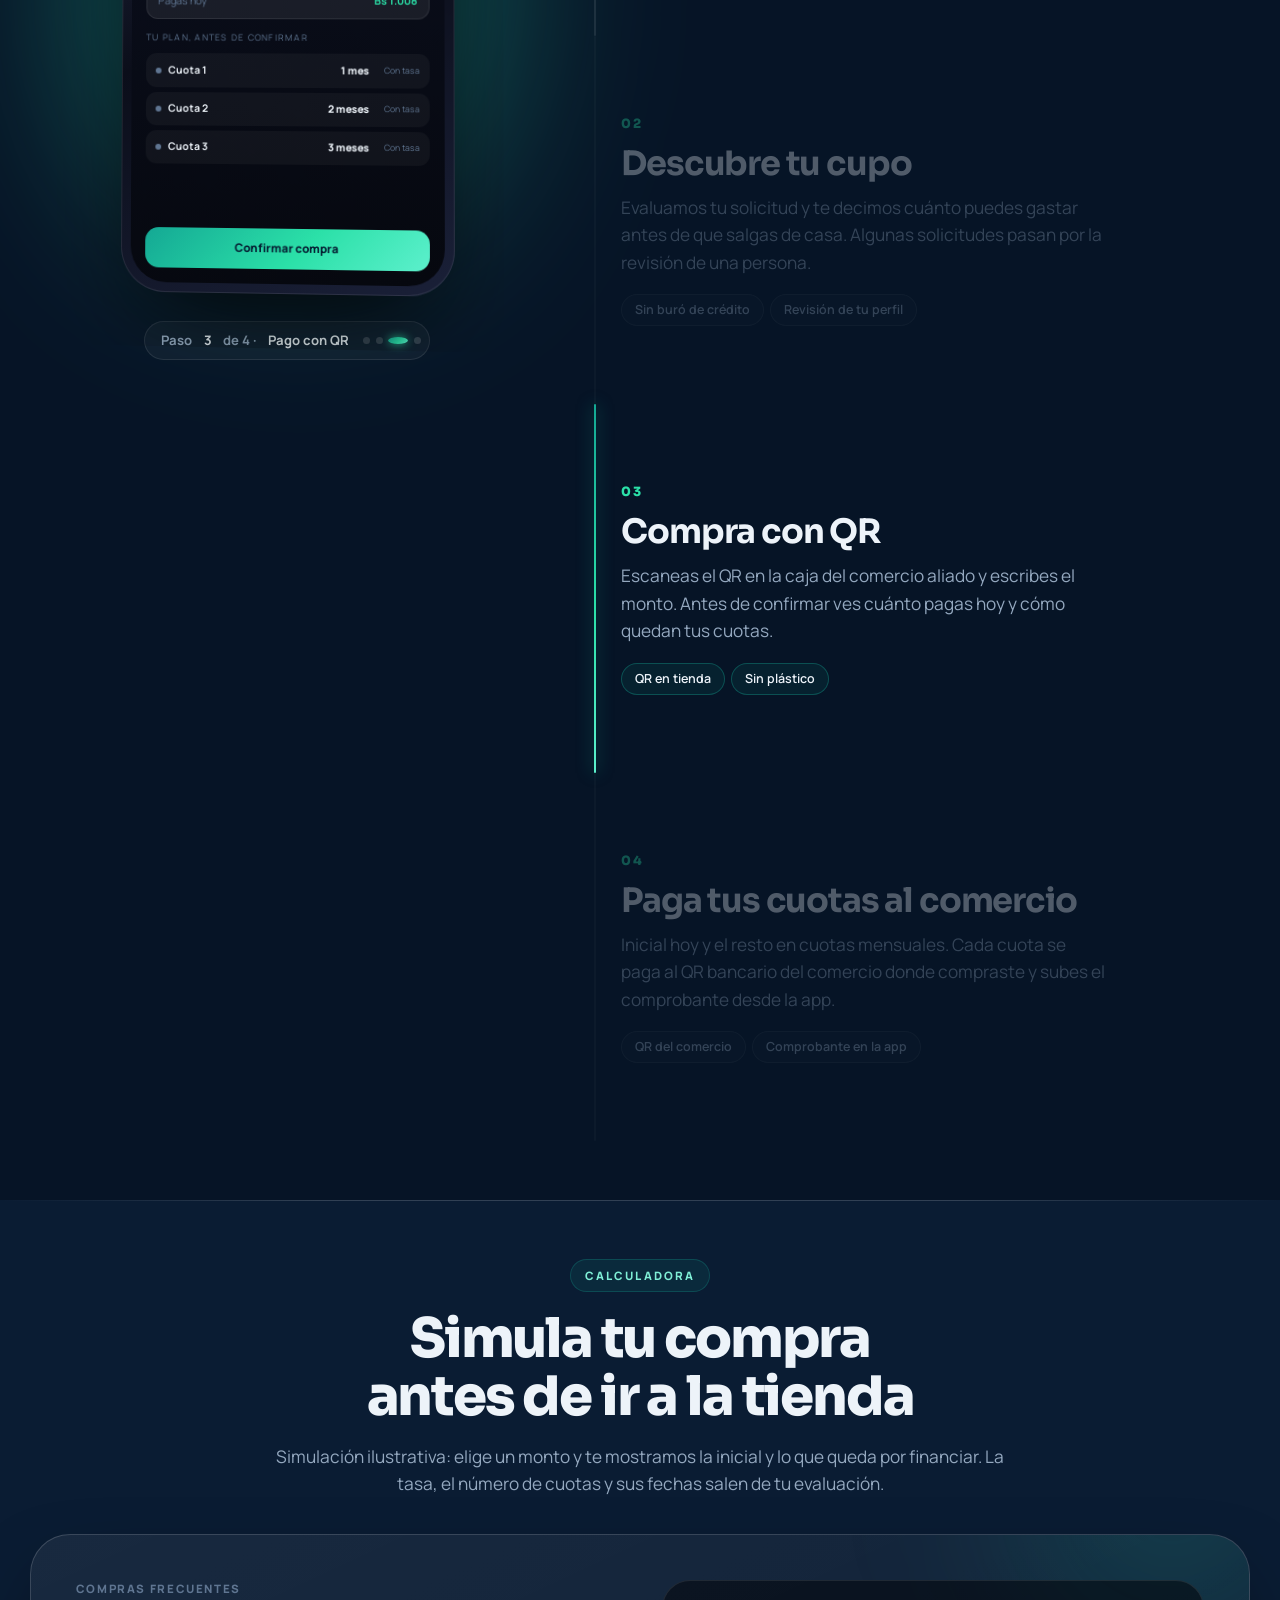
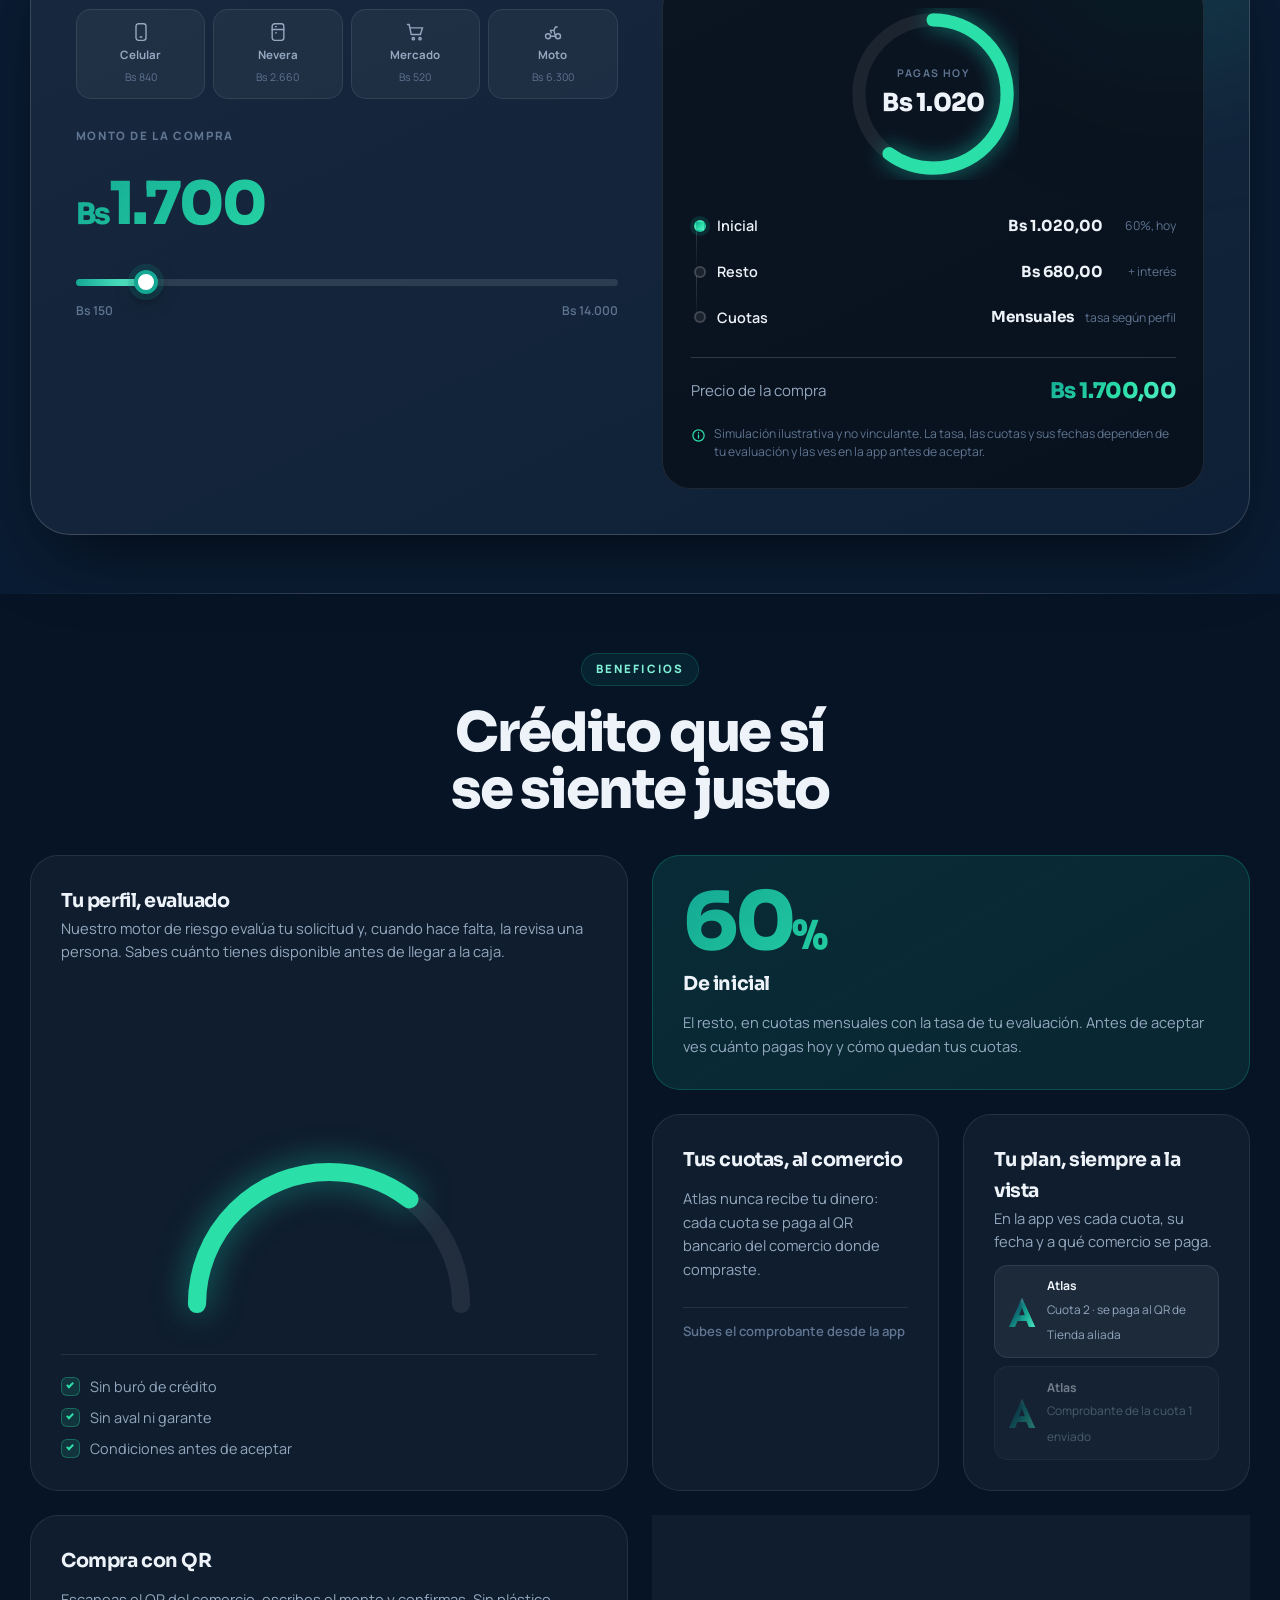
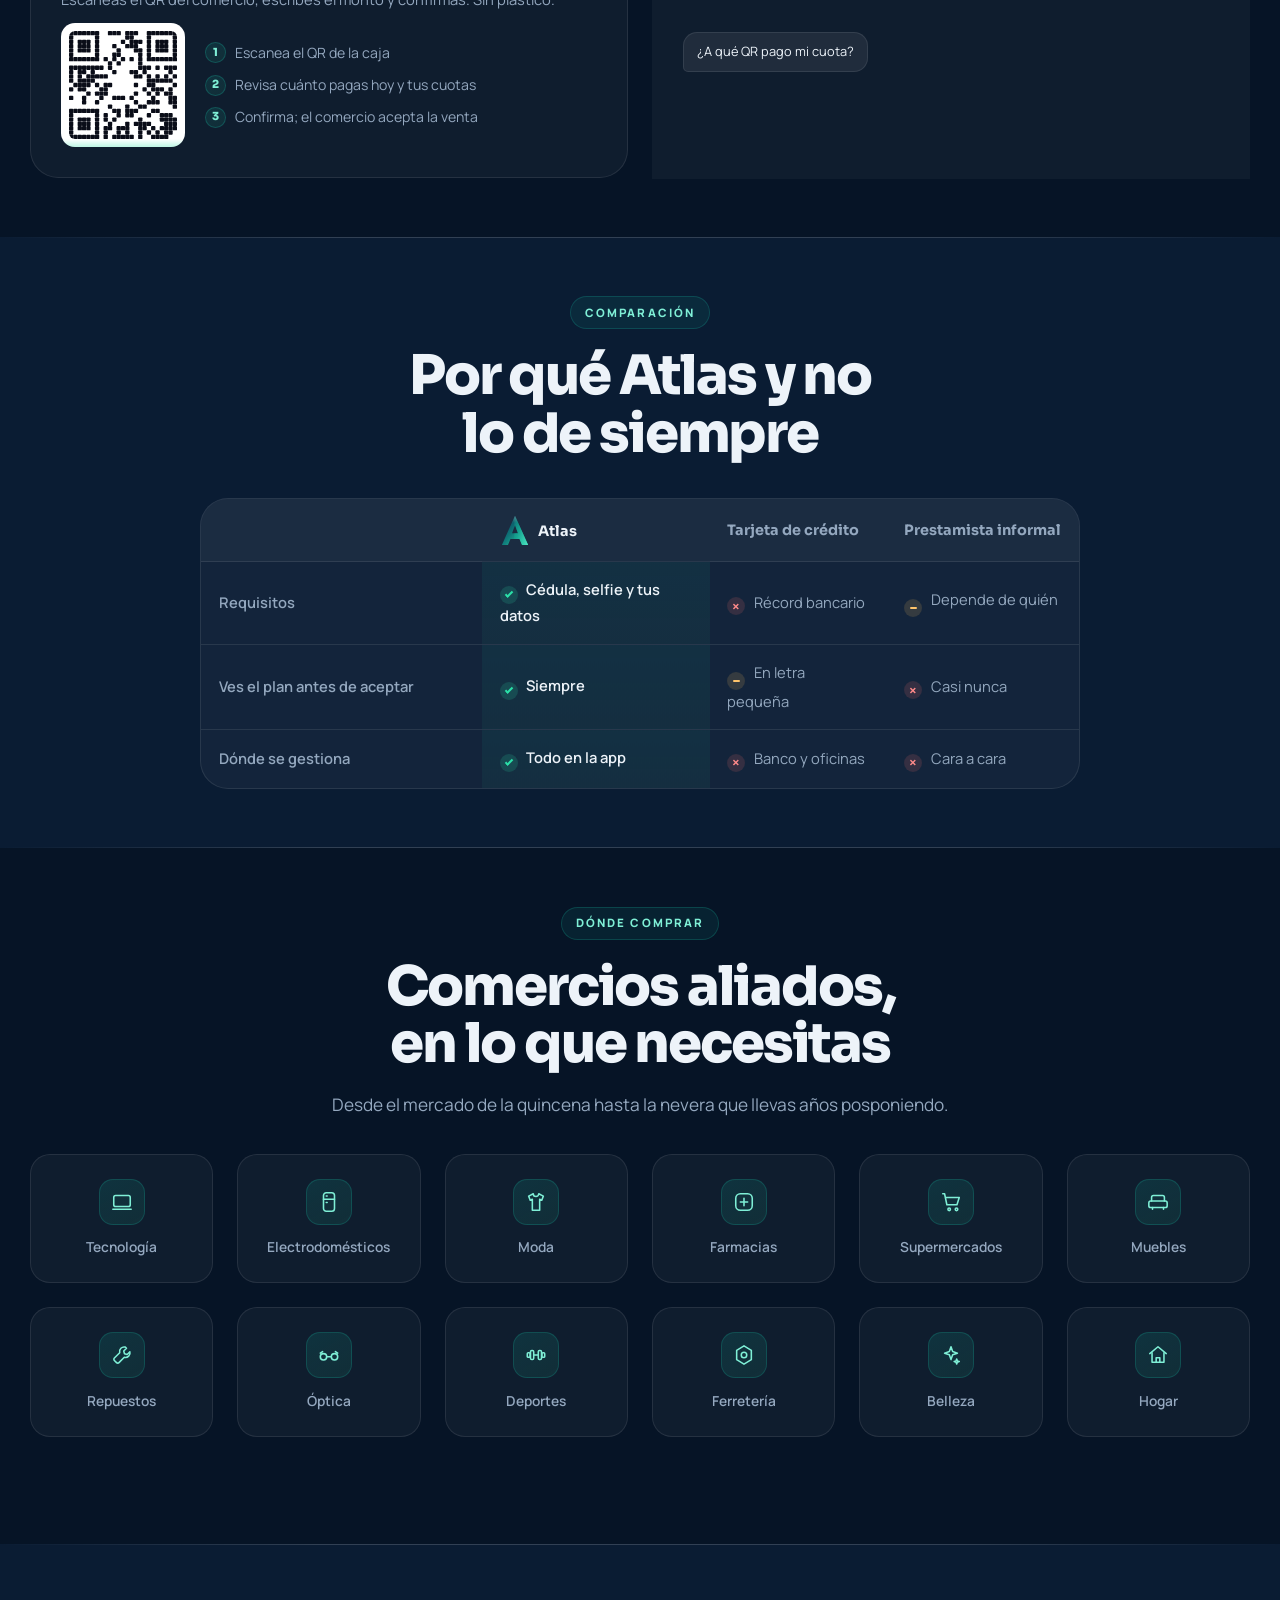
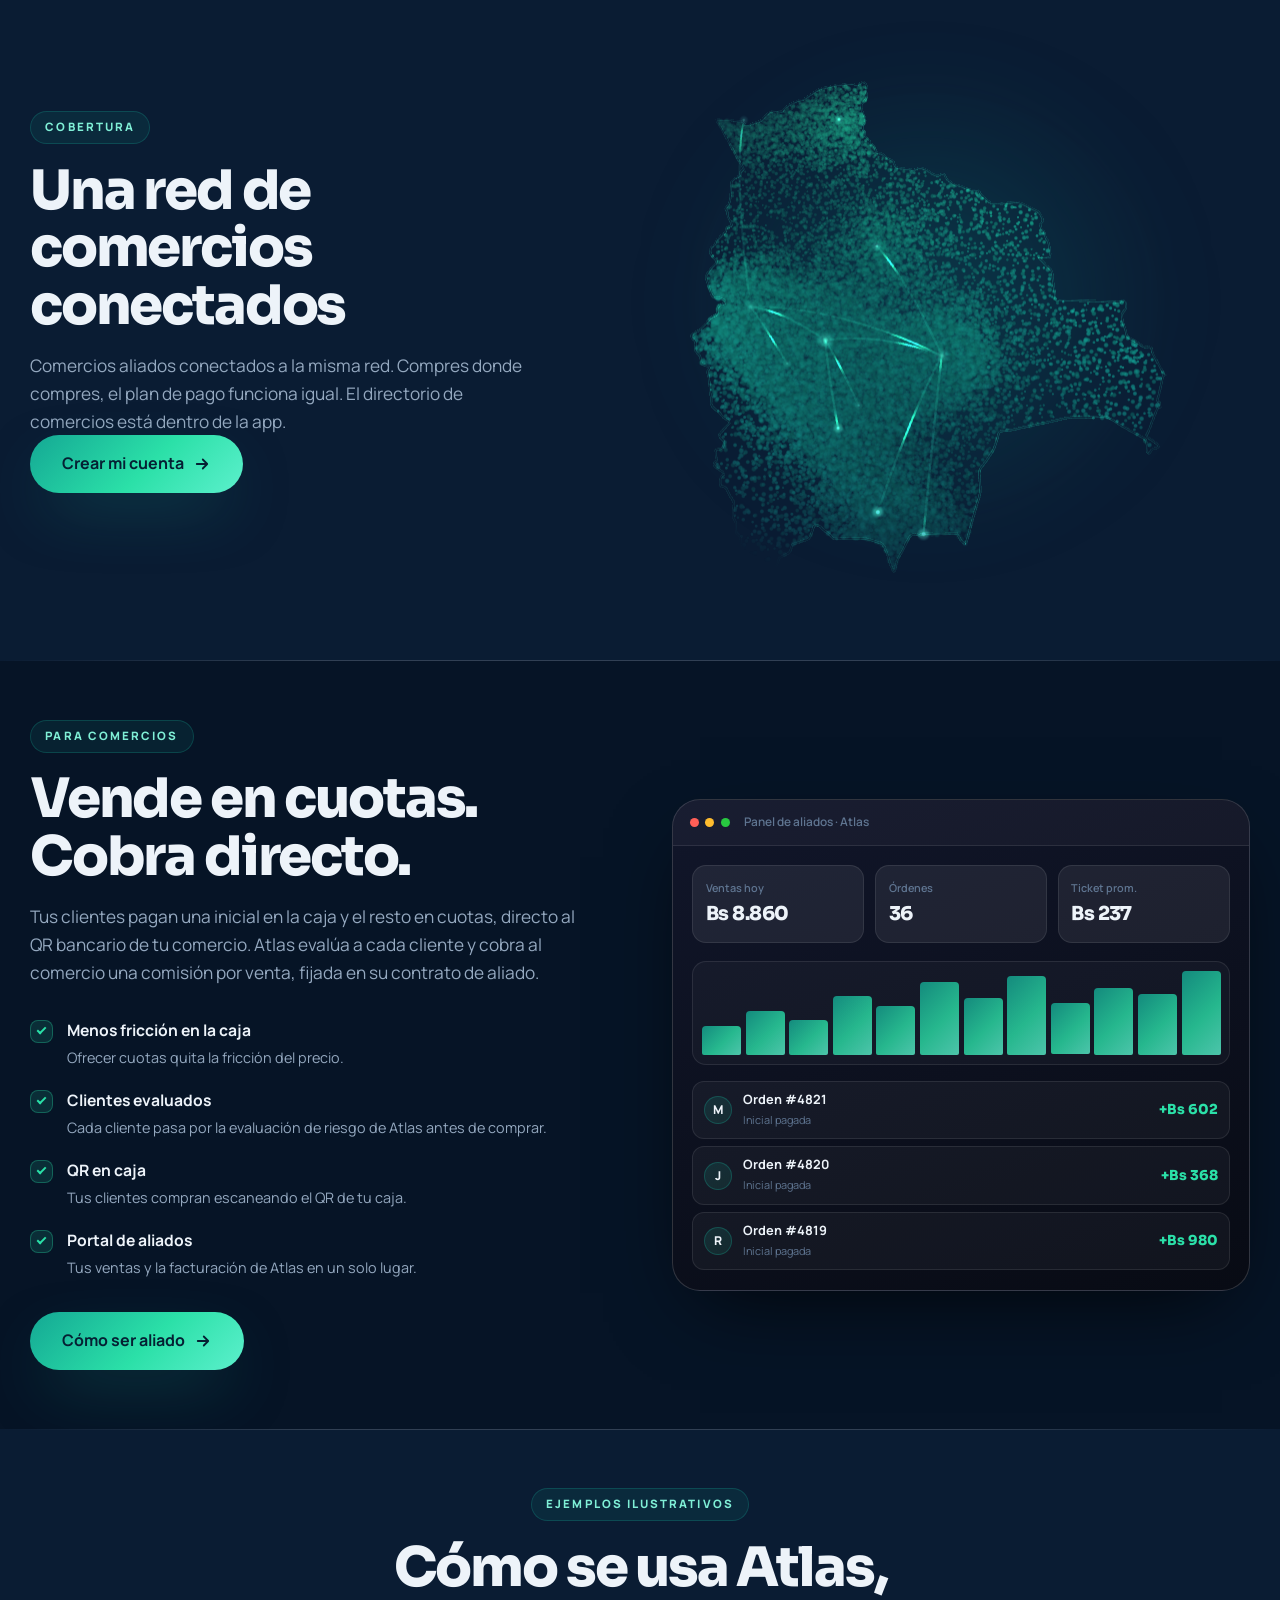
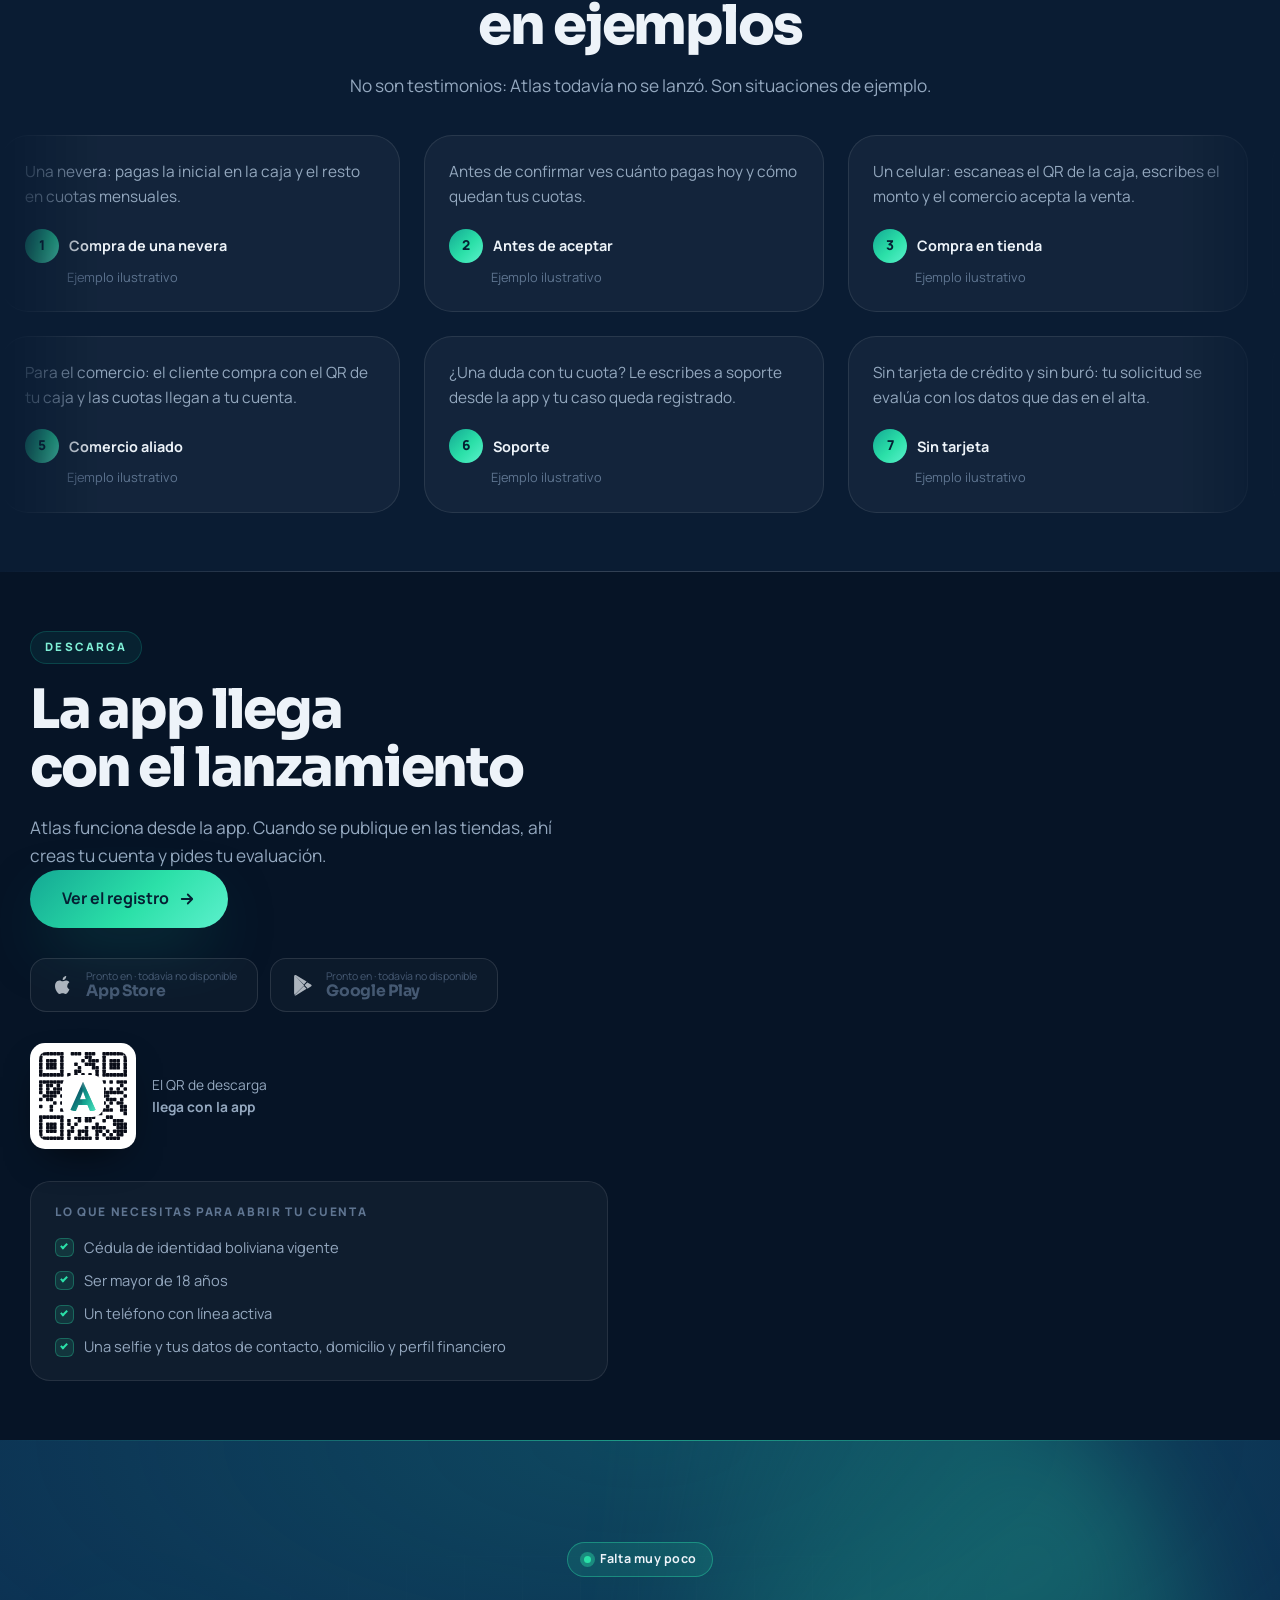
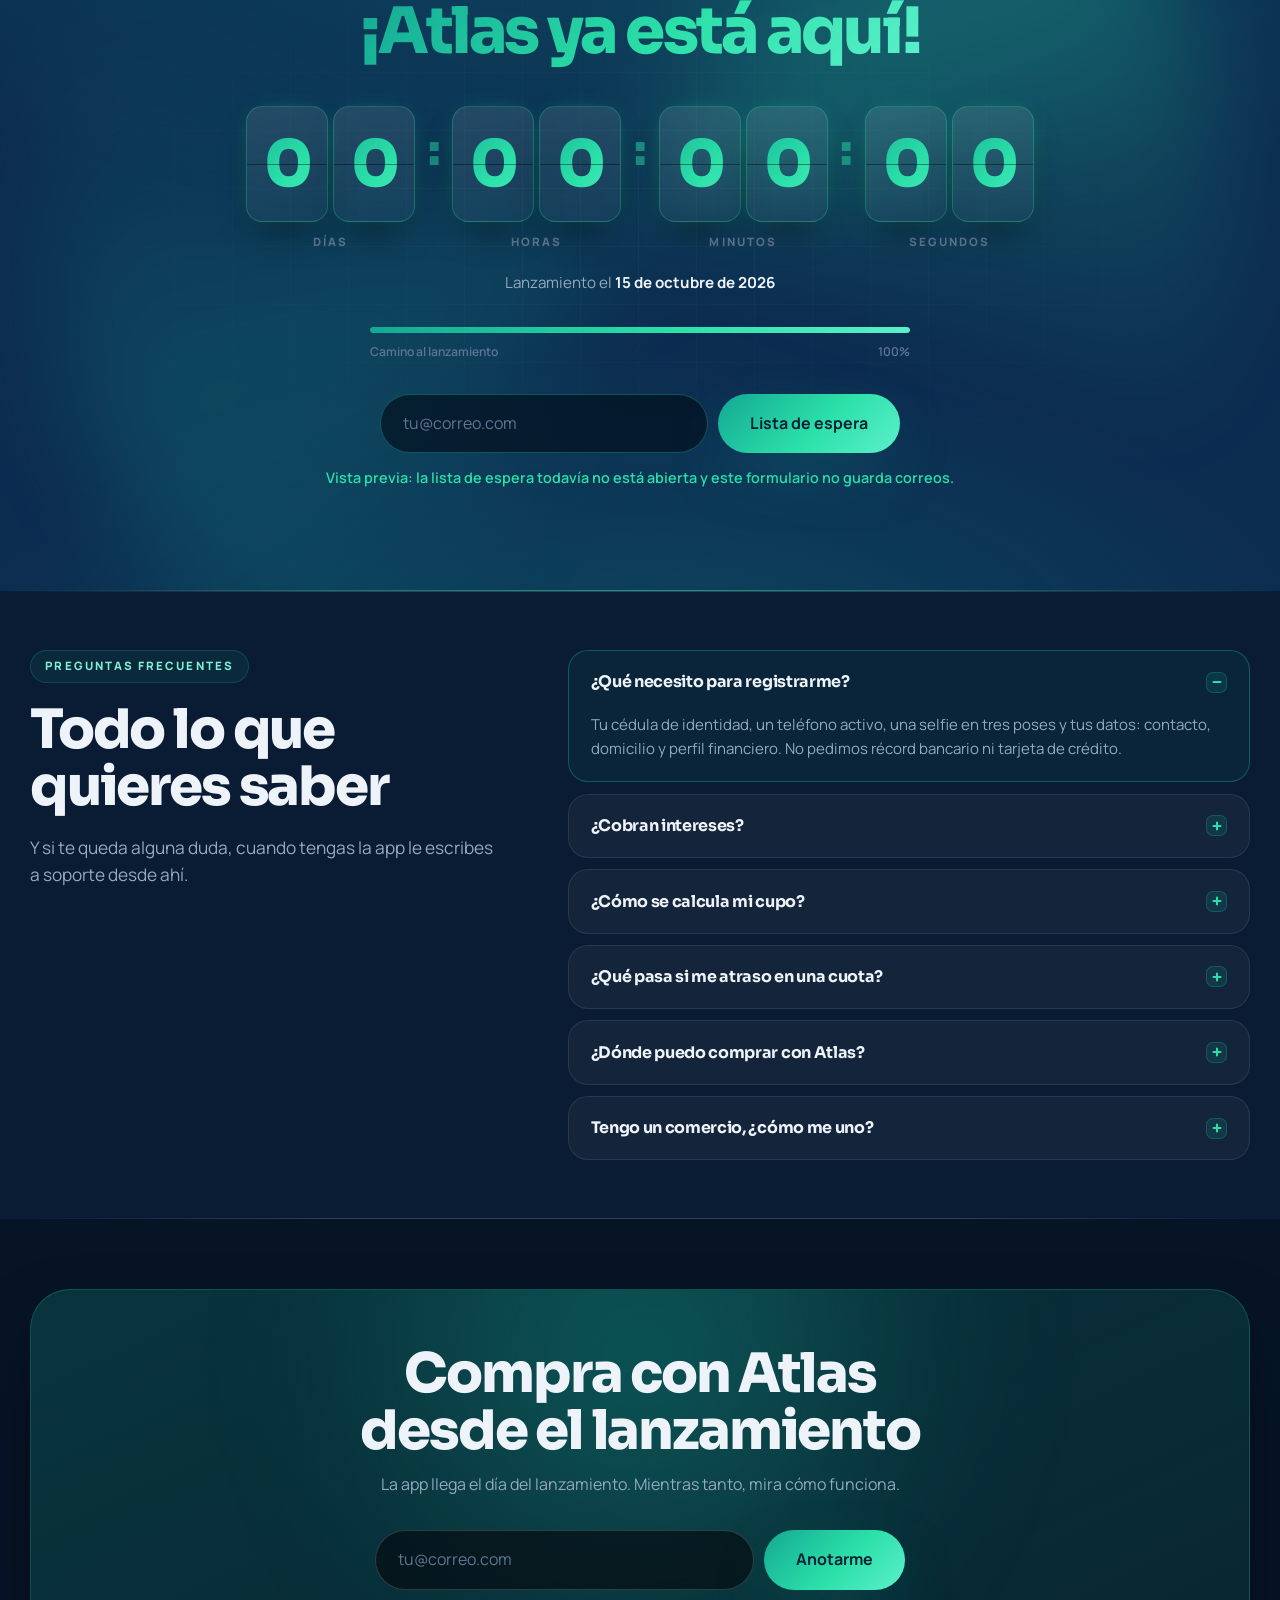
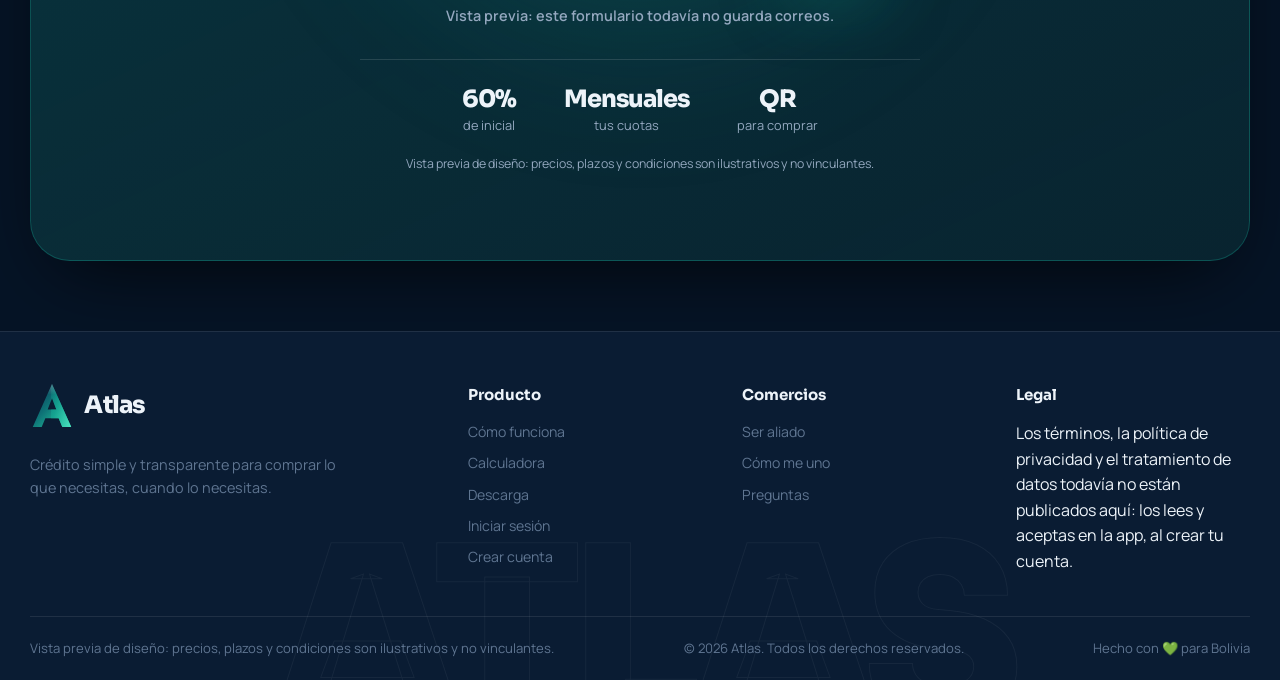
==== commit d010b2b8: "feat(landing): dominio atlas.landing.test.arauzsoftware.com en canonical y Open Graph Co-Authored-By" ====
--- a/index.html
+++ b/index.html
@@ -4,13 +4,16 @@
 <meta charset="UTF-8">
 <meta name="viewport" content="width=device-width, initial-scale=1, viewport-fit=cover">
 <meta name="theme-color" content="#061426">
-<title>Atlas — Compra ahora, paga después | Crédito instantáneo</title>
-<meta name="description" content="Atlas te aprueba un crédito en segundos para comprar en cientos de tiendas. Pagas una inicial y el resto en 3 cuotas quincenales, sin intereses y sin tarjeta de crédito.">
-
+<title>Atlas — Compra ahora, paga después | Crédito en cuotas</title>
+<meta name="description" content="Atlas es un crédito para comprar en comercios aliados de Bolivia: pagas una inicial y el resto en cuotas mensuales, sin tarjeta de crédito. Las condiciones dependen de tu perfil y las ves antes de aceptar.">
+
+<link rel="canonical" href="https://atlas.landing.test.arauzsoftware.com/">
 <meta property="og:type" content="website">
+<meta property="og:url" content="https://atlas.landing.test.arauzsoftware.com/">
+<meta property="og:locale" content="es_BO">
 <meta property="og:title" content="Atlas — Compra ahora, paga después">
-<meta property="og:description" content="Crédito instantáneo. Inicial + 3 cuotas quincenales. 0% intereses.">
-<meta property="og:image" content="assets/img/logo-a.svg">
+<meta property="og:description" content="Compra en comercios aliados y paga en cuotas. Ves las condiciones antes de aceptar.">
+<meta property="og:image" content="https://atlas.landing.test.arauzsoftware.com/assets/img/logo-app.png">
 <meta name="twitter:card" content="summary_large_image">
 
 <link rel="icon" href="favicon.ico" sizes="any">
@@ -127,7 +130,6 @@
       <span class="nav__pill" id="navPill" aria-hidden="true"></span>
       <a href="#tour" class="nav__link">Cómo funciona</a>
       <a href="#calculadora" class="nav__link">Calculadora</a>
-      <a href="#niveles" class="nav__link">Niveles</a>
       <a href="#comercios" class="nav__link">Comercios</a>
       <a href="#lanzamiento" class="nav__link">Lanzamiento</a>
       <a href="#faq" class="nav__link">Preguntas</a>
@@ -150,17 +152,17 @@
 
   <div class="wrap hero__grid">
     <div class="hero__copy">
-      <a href="#niveles" class="tag" data-anim="fade" style="--d:0ms">
+      <a href="#calculadora" class="tag" data-anim="fade" style="--d:0ms">
         <span class="tag__dot"></span>
-        Sube de nivel y paga menos inicial
+        Mira cuánto pagas de inicial
         <svg viewBox="0 0 24 24" fill="none" stroke="currentColor" stroke-width="2.5" stroke-linecap="round" stroke-linejoin="round"><path d="M5 12h14M13 6l6 6-6 6"/></svg>
       </a>
 
       <h1 class="hero__title" data-split>Compra ahora, paga <em>después</em>.</h1>
 
       <p class="hero__lead" data-anim="fade" style="--d:520ms">
-        Crédito aprobado en segundos para comprar en cientos de tiendas aliadas.
-        Pagas una inicial y el resto en <strong>3 cuotas quincenales</strong>, con <strong>0% de intereses</strong>.
+        Crédito para comprar en comercios aliados. Pagas una inicial y el resto en
+        <strong>cuotas mensuales</strong>, y ves <strong>todas las condiciones</strong> antes de aceptar.
       </p>
 
       <div class="hero__cta" data-anim="fade" style="--d:620ms">
@@ -168,21 +170,24 @@
           <span>Crear mi cuenta</span>
           <svg viewBox="0 0 24 24" fill="none" stroke="currentColor" stroke-width="2.4" stroke-linecap="round" stroke-linejoin="round"><path d="M5 12h14M13 6l6 6-6 6"/></svg>
         </a>
-        <a href="#calculadora" class="btn btn--line btn--lg" data-magnetic><span>Calcular mis cuotas</span></a>
+        <a href="#calculadora" class="btn btn--line btn--lg" data-magnetic><span>Simular mi compra</span></a>
       </div>
 
       <ul class="hero__proof" data-anim="fade" style="--d:720ms">
-        <li><b data-count="60" data-suffix="s"></b><span>Aprobación</span></li>
-        <li><b data-count="0" data-suffix="%"></b><span>Intereses</span></li>
-        <li><b data-count="500" data-suffix="+"></b><span>Comercios</span></li>
+        <li><b data-count="60" data-suffix="%"></b><span>De inicial</span></li>
+        <li><b>QR</b><span>En la caja</span></li>
+        <li><b>Sin buró</b><span>De crédito</span></li>
       </ul>
 
       <ul class="hero__chips" data-anim="fade" style="--d:800ms">
         <li>Sin tarjeta de crédito</li>
-        <li>Sin papeleo</li>
         <li>Sin aval</li>
         <li>100% desde el celular</li>
       </ul>
+
+      <p class="hero__note preview-note" data-anim="fade" style="--d:860ms">
+        Vista previa de diseño: precios, plazos y condiciones son ilustrativos y no vinculantes.
+      </p>
     </div>
 
     <div class="hero__stage" data-anim="rise" style="--d:400ms">
@@ -201,7 +206,7 @@
               </div>
               <span class="acard__chip"></span>
               <div class="acard__no">•••• •••• •••• 4821</div>
-              <div class="acard__bot"><span>V. MÉNDEZ</span><b>NIVEL 3</b></div>
+              <div class="acard__bot"><span>V. MÉNDEZ</span><b>CLIENTE</b></div>
             </div>
           </div>
         </div>
@@ -221,15 +226,8 @@
                 <svg viewBox="0 0 24 24" fill="none" stroke="currentColor" stroke-width="1.7" stroke-linecap="round"><rect x="5" y="2" width="14" height="20" rx="3"/><path d="M5 9h14M9 5.5h1M9 13h1"/></svg>
               </span>
               <div><b>Nevera</b><em>Bs 2.660</em></div>
-              <span class="buy__q">4 × Bs 665</span>
+              <span class="buy__q">Inicial Bs 1.596</span>
             </div>
-          </div>
-        </div>
-
-        <!-- Sello de 0% -->
-        <div class="fo fo--zero" style="--x:101%;--y:57%;--z:-20px;--p:56px">
-          <div class="fo__in" style="--dur:6.5s;--delay:.3s">
-            <div class="zero"><b>0%</b><span>interés</span></div>
           </div>
         </div>
 
@@ -250,7 +248,7 @@
               <div class="ui__hero-card">
                 <p class="ui__amount"><i>Bs</i><b data-count="2940" data-money></b></p>
                 <div class="ui__track"><i style="--w:70%"></i></div>
-                <p class="ui__mut">Nivel 3 · usado Bs 1.260 de Bs 4.200</p>
+                <p class="ui__mut">Ejemplo · el cupo sale de tu evaluación</p>
               </div>
 
               <p class="ui__label">Tu compra</p>
@@ -259,23 +257,22 @@
                   <svg viewBox="0 0 24 24" fill="none" stroke="currentColor" stroke-width="1.8" stroke-linecap="round"><path d="M6 2 3 6v14a2 2 0 0 0 2 2h14a2 2 0 0 0 2-2V6l-3-4H6ZM3 6h18M16 10a4 4 0 0 1-8 0"/></svg>
                 </span>
                 <span class="ui__grow"><b>Tienda aliada</b><em>Total Bs 1.680</em></span>
-                <span class="ui__chip">0%</span>
+                <span class="ui__chip">QR</span>
               </div>
 
               <p class="ui__label">Plan de pago</p>
               <ul class="ui__plan">
-                <li class="paid"><i></i><b>Inicial</b><em>Bs 672</em><u>Pagado</u></li>
-                <li><i></i><b>Cuota 1</b><em>Bs 336</em><u>15 días</u></li>
-                <li><i></i><b>Cuota 2</b><em>Bs 336</em><u>30 días</u></li>
-                <li><i></i><b>Cuota 3</b><em>Bs 336</em><u>45 días</u></li>
+                <li class="paid"><i></i><b>Inicial</b><em>Bs 1.008</em><u>Pagado</u></li>
+                <li><i></i><b>Cuota 1</b><em>1 mes</em><u>Pendiente</u></li>
+                <li><i></i><b>Cuota 2</b><em>2 meses</em><u>Pendiente</u></li>
+                <li><i></i><b>Cuota 3</b><em>3 meses</em><u>Pendiente</u></li>
               </ul>
 
               <div class="ui__next">
                 <span class="ui__ico ui__ico--sm">
                   <svg viewBox="0 0 24 24" fill="none" stroke="currentColor" stroke-width="1.9" stroke-linecap="round"><rect x="3" y="5" width="18" height="16" rx="3"/><path d="M3 10h18M8 3v4M16 3v4"/></svg>
                 </span>
-                <span class="ui__grow"><b>Próximo pago</b><em>Cuota 1 · en 15 días</em></span>
-                <b class="ui__next-amt">Bs 336</b>
+                <span class="ui__grow"><b>Próximo pago</b><em>Cuota 1 · al QR del comercio</em></span>
               </div>
 
               <span class="ui__btn">Pagar cuota</span>
@@ -285,7 +282,7 @@
 
         <div class="hover-card hover-card--a" aria-hidden="true">
           <span class="hover-card__ico ok"><svg viewBox="0 0 24 24" fill="none" stroke="currentColor" stroke-width="3" stroke-linecap="round" stroke-linejoin="round"><path d="M20 6 9 17l-5-5"/></svg></span>
-          <span><b>Aprobado</b><em>en 42 segundos</em></span>
+          <span><b>Plan a la vista</b><em>antes de aceptar</em></span>
         </div>
       </div>
 
@@ -311,7 +308,7 @@
   <div class="wrap">
     <header class="head" data-anim="rise">
       <span class="eyebrow">Cómo funciona</span>
-      <h2 class="h2">De descargar la app<br>a comprar, en minutos</h2>
+      <h2 class="h2">De descargar la app<br>a tu primera compra</h2>
     </header>
 
     <div class="tour__grid">
@@ -346,10 +343,10 @@
                   <span class="badge-ok">
                     <svg viewBox="0 0 24 24" fill="none" stroke="currentColor" stroke-width="2.6" stroke-linecap="round" stroke-linejoin="round"><path d="M20 6 9 17l-5-5"/></svg>
                   </span>
-                  <p class="scr__title">Cupo aprobado</p>
-                  <p class="scr__big">Bs 4.200</p>
-                  <p class="scr__mut">Nivel 3 · inicial de 40%</p>
-                  <div class="scr__pills"><span>Sin tarjeta</span><span>0% interés</span></div>
+                  <p class="scr__title">Tu evaluación</p>
+                  <p class="scr__big">60%</p>
+                  <p class="scr__mut">de inicial en cada compra</p>
+                  <div class="scr__pills"><span>Sin tarjeta</span><span>Cupo según tu perfil</span></div>
                 </div>
               </div>
 
@@ -363,13 +360,13 @@
                   <span class="viewfinder__beam"></span>
                 </div>
                 <div class="scr__field"><span>Tienda aliada</span><b>Bs 1.680</b></div>
-                <div class="scr__field"><span>Pagas hoy</span><b class="mint">Bs 672</b></div>
+                <div class="scr__field"><span>Pagas hoy</span><b class="mint">Bs 1.008</b></div>
 
                 <p class="ui__label">Tu plan, antes de confirmar</p>
                 <ul class="ui__plan">
-                  <li><i></i><b>Cuota 1</b><em>Bs 336</em><u>15 días</u></li>
-                  <li><i></i><b>Cuota 2</b><em>Bs 336</em><u>30 días</u></li>
-                  <li><i></i><b>Cuota 3</b><em>Bs 336</em><u>45 días</u></li>
+                  <li><i></i><b>Cuota 1</b><em>1 mes</em><u>Con tasa</u></li>
+                  <li><i></i><b>Cuota 2</b><em>2 meses</em><u>Con tasa</u></li>
+                  <li><i></i><b>Cuota 3</b><em>3 meses</em><u>Con tasa</u></li>
                 </ul>
 
                 <span class="ui__btn">Confirmar compra</span>
@@ -379,23 +376,23 @@
               <div class="scr" data-scr="3">
                 <p class="scr__title">Tu plan de pago</p>
                 <div class="ui__hero-card ui__hero-card--sm">
-                  <p class="ui__mut">Restante</p>
-                  <p class="ui__amount"><i>Bs</i><b>1.008</b></p>
-                  <div class="ui__track"><i style="--w:40%"></i></div>
+                  <p class="ui__mut">Capital financiado</p>
+                  <p class="ui__amount"><i>Bs</i><b>672</b></p>
+                  <div class="ui__track"><i style="--w:33%"></i></div>
                 </div>
                 <ul class="ui__plan">
-                  <li class="paid"><i></i><b>Inicial</b><em>Bs 672</em><u>Pagado</u></li>
-                  <li class="paid"><i></i><b>Cuota 1</b><em>Bs 336</em><u>Pagado</u></li>
-                  <li><i></i><b>Cuota 2</b><em>Bs 336</em><u>en 12 días</u></li>
-                  <li><i></i><b>Cuota 3</b><em>Bs 336</em><u>en 27 días</u></li>
+                  <li class="paid"><i></i><b>Inicial</b><em>Bs 1.008</em><u>Pagado</u></li>
+                  <li class="paid"><i></i><b>Cuota 1</b><em>1 mes</em><u>Pagado</u></li>
+                  <li><i></i><b>Cuota 2</b><em>2 meses</em><u>Pendiente</u></li>
+                  <li><i></i><b>Cuota 3</b><em>3 meses</em><u>Pendiente</u></li>
                 </ul>
                 <div class="ui__next">
                   <span class="ui__ico ui__ico--sm">
                     <svg viewBox="0 0 24 24" fill="none" stroke="currentColor" stroke-width="1.9" stroke-linecap="round" stroke-linejoin="round"><path d="M3 17l6-6 4 4 7-7M21 8v6M21 8h-6"/></svg>
                   </span>
-                  <span class="ui__grow"><b>Progreso a Nivel 4</b><em>2 de 3 pagos puntuales</em></span>
+                  <span class="ui__grow"><b>Próxima cuota</b><em>Al QR bancario del comercio</em></span>
                 </div>
-                <p class="scr__status ok"><i></i>Vas al día. Subes a Nivel 4 pronto.</p>
+                <p class="scr__status ok"><i></i>Vas al día.</p>
               </div>
 
             </div>
@@ -412,31 +409,31 @@
       <ol class="tour__steps">
         <li class="tour__step" data-step="0">
           <span class="tour__idx">01</span>
-          <h3>Regístrate en 2 minutos</h3>
-          <p>Solo tu cédula y un selfie. Validamos tu identidad al instante, sin papeleo,
-             sin récord bancario y sin tarjeta de crédito.</p>
-          <ul class="tour__tags"><li>Cédula</li><li>Selfie</li><li>Menos de 2 minutos</li></ul>
+          <h3>Crea tu cuenta desde el celular</h3>
+          <p>Te pedimos tu cédula, una selfie en tres poses y tus datos: contacto, domicilio y
+             perfil financiero. Sin récord bancario y sin tarjeta de crédito.</p>
+          <ul class="tour__tags"><li>Cédula</li><li>Selfie</li><li>Tus datos</li></ul>
         </li>
         <li class="tour__step" data-step="1">
           <span class="tour__idx">02</span>
           <h3>Descubre tu cupo</h3>
-          <p>Te decimos cuánto puedes gastar y qué inicial te toca según tu nivel,
-             antes de que salgas de casa.</p>
-          <ul class="tour__tags"><li>Cupo al instante</li><li>Sin buró de crédito</li><li>Sin costo</li></ul>
+          <p>Evaluamos tu solicitud y te decimos cuánto puedes gastar antes de que salgas de casa.
+             Algunas solicitudes pasan por la revisión de una persona.</p>
+          <ul class="tour__tags"><li>Sin buró de crédito</li><li>Revisión de tu perfil</li></ul>
         </li>
         <li class="tour__step" data-step="2">
           <span class="tour__idx">03</span>
           <h3>Compra con QR</h3>
-          <p>Escaneas en la caja de la tienda aliada o compras online. Ves el plan de pago
-             completo antes de confirmar nada.</p>
-          <ul class="tour__tags"><li>QR en tienda</li><li>Compra online</li><li>Sin plástico</li></ul>
+          <p>Escaneas el QR en la caja del comercio aliado y escribes el monto. Antes de confirmar
+             ves cuánto pagas hoy y cómo quedan tus cuotas.</p>
+          <ul class="tour__tags"><li>QR en tienda</li><li>Sin plástico</li></ul>
         </li>
         <li class="tour__step" data-step="3">
           <span class="tour__idx">04</span>
-          <h3>Paga a tu ritmo y sube</h3>
-          <p>Inicial hoy y el resto en 3 cuotas quincenales. Cada pago puntual te sube de nivel:
-             más cupo y menos inicial.</p>
-          <ul class="tour__tags"><li>QR simple</li><li>Transferencia</li><li>Tarjeta de débito</li></ul>
+          <h3>Paga tus cuotas al comercio</h3>
+          <p>Inicial hoy y el resto en cuotas mensuales. Cada cuota se paga al QR bancario del
+             comercio donde compraste y subes el comprobante desde la app.</p>
+          <ul class="tour__tags"><li>QR del comercio</li><li>Comprobante en la app</li></ul>
         </li>
       </ol>
     </div>
@@ -448,11 +445,12 @@
   <div class="wrap">
     <header class="head" data-anim="rise">
       <span class="eyebrow">Calculadora</span>
-      <h2 class="h2">Mira tus cuotas<br>antes de comprar</h2>
-      <p class="lead">Elige el monto y tu nivel. Te mostramos las fechas exactas de cada pago.</p>
+      <h2 class="h2">Simula tu compra<br>antes de ir a la tienda</h2>
+      <p class="lead">Simulación ilustrativa: elige un monto y te mostramos la inicial y lo que queda
+         por financiar. La tasa, el número de cuotas y sus fechas salen de tu evaluación.</p>
     </header>
 
-    <div class="calc" data-anim="rise">
+    <div class="calc" data-anim="rise" data-initial="0.6">
       <div class="calc__left">
         <p class="calc__mini">Compras frecuentes</p>
         <div class="presets">
@@ -477,23 +475,9 @@
         <label class="calc__mini calc__mini--mt" for="amount">Monto de la compra</label>
         <p class="calc__value"><i>Bs</i><output id="amountOut">1.700</output></p>
         <input type="range" id="amount" class="slider" min="150" max="14000" step="50" value="1700"
-               aria-label="Monto de la compra en dólares">
+               aria-label="Monto de la compra en bolivianos">
         <div class="calc__legend"><span>Bs 150</span><span>Bs 14.000</span></div>
 
-        <p class="calc__mini calc__mini--mt">Tu nivel Atlas</p>
-        <div class="chips" role="radiogroup" aria-label="Nivel Atlas">
-          <!-- Radiogrupo ARIA a propósito y no <input type="radio">: cada opción muestra el nivel y su
-               porcentaje con su propio estilo. Cumple el patrón completo (flechas y un único tabindex),
-               que es lo que pide la regla prefer-native-element. -->
-          <!-- [html-validate-disable-next prefer-native-element] -->
-          <button type="button" tabindex="-1" class="chip" role="radio" aria-checked="false" data-initial="0.6"><b>N1</b>60%</button>
-          <!-- [html-validate-disable-next prefer-native-element] -->
-          <button type="button" tabindex="-1" class="chip" role="radio" aria-checked="false" data-initial="0.5"><b>N2</b>50%</button>
-          <!-- [html-validate-disable-next prefer-native-element] -->
-          <button type="button" tabindex="0" class="chip on" role="radio" aria-checked="true" data-initial="0.4"><b>N3</b>40%</button>
-          <!-- [html-validate-disable-next prefer-native-element] -->
-          <button type="button" tabindex="-1" class="chip" role="radio" aria-checked="false" data-initial="0.3"><b>N4</b>30%</button>
-        </div>
       </div>
 
       <div class="calc__right" aria-live="polite">
@@ -509,24 +493,23 @@
           </svg>
           <div class="donut__mid">
             <span>Pagas hoy</span>
-            <strong>Bs <em id="initOut">672</em></strong>
+            <strong>Bs <em id="initOut">1.020</em></strong>
           </div>
         </div>
 
         <ol class="timeline" id="timeline">
-          <li><span class="timeline__dot is-now"></span><b>Inicial</b><em id="tl0">Bs 672</em><u id="d0">hoy</u></li>
-          <li><span class="timeline__dot"></span><b>Cuota 1</b><em class="q">Bs 336</em><u id="d1"></u></li>
-          <li><span class="timeline__dot"></span><b>Cuota 2</b><em class="q">Bs 336</em><u id="d2"></u></li>
-          <li><span class="timeline__dot"></span><b>Cuota 3</b><em class="q">Bs 336</em><u id="d3"></u></li>
+          <li><span class="timeline__dot is-now"></span><b>Inicial</b><em id="tl0">Bs 1.020</em><u>60%, hoy</u></li>
+          <li><span class="timeline__dot"></span><b>Resto</b><em id="finOut">Bs 680</em><u>+ interés</u></li>
+          <li><span class="timeline__dot"></span><b>Cuotas</b><em>Mensuales</em><u>tasa según perfil</u></li>
         </ol>
 
         <div class="calc__total">
-          <span>Total a pagar</span>
-          <b>Bs <em id="totalOut">1.680</em></b>
+          <span>Precio de la compra</span>
+          <b>Bs <em id="totalOut">1.700</em></b>
         </div>
         <p class="calc__note">
           <svg viewBox="0 0 24 24" fill="none" stroke="currentColor" stroke-width="2" stroke-linecap="round"><circle cx="12" cy="12" r="9"/><path d="M12 11v5M12 7.5v.5"/></svg>
-          Ejemplo referencial sin intereses. Tu cupo y nivel reales se definen en la app.
+          Simulación ilustrativa y no vinculante. La tasa, las cuotas y sus fechas dependen de tu evaluación y las ves en la app antes de aceptar.
         </p>
       </div>
     </div>
@@ -544,62 +527,55 @@
     <div class="bento">
       <article class="cell cell--a" data-anim="tilt3d" data-spot>
         <div class="cell__body">
-          <h3>Aprobación en segundos</h3>
-          <p>Nuestro motor de riesgo evalúa tu perfil al instante. Sabes cuánto tienes disponible
-             antes de llegar a la caja.</p>
+          <h3>Tu perfil, evaluado</h3>
+          <p>Nuestro motor de riesgo evalúa tu solicitud y, cuando hace falta, la revisa una persona.
+             Sabes cuánto tienes disponible antes de llegar a la caja.</p>
         </div>
         <div class="gauge" aria-hidden="true">
           <svg viewBox="0 0 200 110">
             <path class="gauge__bg" d="M20 100a80 80 0 0 1 160 0"/>
             <path class="gauge__fg" d="M20 100a80 80 0 0 1 160 0"/>
           </svg>
-          <div class="gauge__val"><b data-count="42" data-suffix="s"></b><span>promedio</span></div>
         </div>
         <ul class="facts">
           <li><i></i>Sin buró de crédito</li>
           <li><i></i>Sin aval ni garante</li>
-          <li><i></i>Sin comprobante de ingresos</li>
+          <li><i></i>Condiciones antes de aceptar</li>
         </ul>
       </article>
 
       <article class="cell cell--b" data-anim="tilt3d" data-spot>
-        <p class="cell__stat">0<i>%</i></p>
-        <h3>De intereses</h3>
-        <p>Lo que ves es lo que pagas. Sin cargos escondidos en tus cuotas.</p>
+        <p class="cell__stat">60<i>%</i></p>
+        <h3>De inicial</h3>
+        <p>El resto, en cuotas mensuales con la tasa de tu evaluación. Antes de aceptar ves cuánto pagas hoy y cómo quedan tus cuotas.</p>
       </article>
 
       <article class="cell cell--c" data-anim="tilt3d" data-spot>
-        <h3>Tu cupo crece</h3>
-        <p>Cada pago puntual sube tu nivel: más cupo disponible y una inicial más baja.</p>
-        <div class="bars-wrap">
-          <div class="bars" aria-hidden="true">
-            <i style="--h:32%"></i><i style="--h:50%"></i><i style="--h:68%"></i><i style="--h:100%"></i>
-          </div>
-          <div class="bars__x" aria-hidden="true"><span>N1</span><span>N2</span><span>N3</span><span>N4</span></div>
-        </div>
-        <p class="cell__foot">De 60% a 30% de inicial</p>
+        <h3>Tus cuotas, al comercio</h3>
+        <p>Atlas nunca recibe tu dinero: cada cuota se paga al QR bancario del comercio donde compraste.</p>
+        <p class="cell__foot">Subes el comprobante desde la app</p>
       </article>
 
       <article class="cell cell--d" data-anim="tilt3d" data-spot>
         <div class="cell__body">
-          <h3>Recordatorios que no incomodan</h3>
-          <p>Te avisamos antes de cada cuota y puedes mover una fecha desde la app.</p>
+          <h3>Tu plan, siempre a la vista</h3>
+          <p>En la app ves cada cuota, su fecha y a qué comercio se paga.</p>
         </div>
         <div class="notif" aria-hidden="true">
           <div class="notif__card">
             <svg width="30" height="30" viewBox="14 12 92 96" aria-hidden="true"><use href="#markA"/></svg>
-            <div><b>Atlas</b><span>Tu cuota de Bs 336 vence en 3 días 👋</span></div>
+            <div><b>Atlas</b><span>Cuota 2 · se paga al QR de Tienda aliada</span></div>
           </div>
           <div class="notif__card notif__card--ghost">
             <svg width="30" height="30" viewBox="14 12 92 96" aria-hidden="true"><use href="#markA"/></svg>
-            <div><b>Atlas</b><span>¡Pago recibido! Subiste a Nivel 3 🎉</span></div>
+            <div><b>Atlas</b><span>Comprobante de la cuota 1 enviado</span></div>
           </div>
         </div>
       </article>
 
       <article class="cell cell--e" data-anim="tilt3d" data-spot>
-        <h3>Paga con QR</h3>
-        <p>Escaneas, confirmas y listo. Sin plástico, sin efectivo.</p>
+        <h3>Compra con QR</h3>
+        <p>Escaneas el QR del comercio, escribes el monto y confirmas. Sin plástico.</p>
         <div class="qr-block">
           <div class="qr-mini" aria-hidden="true">
             <img src="assets/img/qr-placeholder.svg" alt="" width="108" height="108">
@@ -607,18 +583,18 @@
           </div>
           <ol class="qr-steps">
             <li><b>1</b>Escanea el QR de la caja</li>
-            <li><b>2</b>Revisa tu plan de pago</li>
-            <li><b>3</b>Confirma y sal con tu compra</li>
+            <li><b>2</b>Revisa cuánto pagas hoy y tus cuotas</li>
+            <li><b>3</b>Confirma; el comercio acepta la venta</li>
           </ol>
         </div>
       </article>
 
       <article class="cell cell--f" data-anim="tilt3d" data-spot>
-        <h3>Soporte con personas reales</h3>
-        <p>Chat con humanos cuando se trata de tu plata.</p>
+        <h3>Soporte desde la app</h3>
+        <p>Escribes desde la app y tu caso queda registrado.</p>
         <div class="chat" aria-hidden="true">
-          <span class="chat__b chat__b--in">¿Puedo adelantar una cuota?</span>
-          <span class="chat__b chat__b--out">¡Claro! Desde la app, sin costo extra 💚</span>
+          <span class="chat__b chat__b--in">¿A qué QR pago mi cuota?</span>
+          <span class="chat__b chat__b--out">Al del comercio donde compraste: lo ves en Pagos.</span>
           <span class="chat__typing"><i></i><i></i><i></i></span>
         </div>
       </article>
@@ -626,64 +602,8 @@
   </div>
 </section>
 
-<!-- ══════════ NIVELES ══════════ -->
-<section class="section band" id="niveles">
-  <div class="wrap">
-    <header class="head" data-anim="rise">
-      <span class="eyebrow">Niveles Atlas</span>
-      <h2 class="h2">Mientras mejor pagas,<br>menos inicial</h2>
-      <p class="lead">Empiezas en Nivel 1 y avanzas con cada cuota puntual. Sin trámites.</p>
-    </header>
-
-    <div class="path" data-anim="tilt3d">
-      <div class="path__line"><i id="pathFill"></i></div>
-
-      <article class="node">
-        <span class="node__dot">1</span>
-        <div class="node__card">
-          <h3>Inicio</h3>
-          <p class="node__pct">60<i>%</i><span>inicial</span></p>
-          <ul><li>Cupo desde Bs 400</li><li>3 cuotas quincenales</li><li>0% intereses</li><li>Aprobación al instante</li></ul>
-          <p class="node__foot">Tu punto de partida al registrarte</p>
-        </div>
-      </article>
-
-      <article class="node">
-        <span class="node__dot">2</span>
-        <div class="node__card">
-          <h3>Constante</h3>
-          <p class="node__pct">50<i>%</i><span>inicial</span></p>
-          <ul><li>Cupo hasta Bs 1.750</li><li>Toda la red de tiendas</li><li>0% intereses</li><li>Historial que suma</li></ul>
-          <p class="node__foot">Con tus primeras cuotas pagadas a tiempo</p>
-        </div>
-      </article>
-
-      <article class="node node--star">
-        <span class="node__dot">3</span>
-        <div class="node__card">
-          <span class="node__flag">Más común</span>
-          <h3>Confiable</h3>
-          <p class="node__pct">40<i>%</i><span>inicial</span></p>
-          <ul><li>Cupo hasta Bs 4.200</li><li>Promos exclusivas</li><li>0% intereses</li><li>Prioridad en campañas</li></ul>
-          <p class="node__foot">El nivel donde está la mayoría de usuarios</p>
-        </div>
-      </article>
-
-      <article class="node">
-        <span class="node__dot">4</span>
-        <div class="node__card">
-          <h3>Atlas Pro</h3>
-          <p class="node__pct">30<i>%</i><span>inicial</span></p>
-          <ul><li>Cupo máximo</li><li>Prioridad en soporte</li><li>0% intereses</li><li>Mejores condiciones</li></ul>
-          <p class="node__foot">Para quienes nunca se atrasan</p>
-        </div>
-      </article>
-    </div>
-  </div>
-</section>
-
 <!-- ══════════ COMPARATIVA ══════════ -->
-<section class="section" id="comparar">
+<section class="section band" id="comparar">
   <div class="wrap wrap--tight">
     <header class="head" data-anim="rise">
       <span class="eyebrow">Comparación</span>
@@ -710,33 +630,15 @@
         <tbody>
           <tr>
             <th scope="row">Requisitos</th>
-            <td class="vs__mine"><i class="yes"></i>Cédula y selfie</td>
+            <td class="vs__mine"><i class="yes"></i>Cédula, selfie y tus datos</td>
             <td><i class="no"></i>Récord bancario</td>
             <td><i class="mid"></i>Depende de quién</td>
-          </tr>
-          <tr>
-            <th scope="row">Tiempo de aprobación</th>
-            <td class="vs__mine"><i class="yes"></i>Menos de 1 minuto</td>
-            <td><i class="no"></i>Días o semanas</td>
-            <td><i class="mid"></i>Variable</td>
-          </tr>
-          <tr>
-            <th scope="row">Intereses</th>
-            <td class="vs__mine"><i class="yes"></i>0%</td>
-            <td><i class="no"></i>Altos y compuestos</td>
-            <td><i class="no"></i>Muy altos</td>
           </tr>
           <tr>
             <th scope="row">Ves el plan antes de aceptar</th>
             <td class="vs__mine"><i class="yes"></i>Siempre</td>
             <td><i class="mid"></i>En letra pequeña</td>
             <td><i class="no"></i>Casi nunca</td>
-          </tr>
-          <tr>
-            <th scope="row">Tu historial mejora tus condiciones</th>
-            <td class="vs__mine"><i class="yes"></i>Subes de nivel</td>
-            <td><i class="mid"></i>Muy lento</td>
-            <td><i class="no"></i>No aplica</td>
           </tr>
           <tr>
             <th scope="row">Dónde se gestiona</th>
@@ -751,11 +653,11 @@
 </section>
 
 <!-- ══════════ CATEGORÍAS ══════════ -->
-<section class="section band" id="categorias">
+<section class="section" id="categorias">
   <div class="wrap">
     <header class="head" data-anim="rise">
       <span class="eyebrow">Dónde comprar</span>
-      <h2 class="h2">Cientos de tiendas,<br>en todo lo que necesitas</h2>
+      <h2 class="h2">Comercios aliados,<br>en lo que necesitas</h2>
       <p class="lead">Desde el mercado de la quincena hasta la nevera que llevas años posponiendo.</p>
     </header>
 
@@ -781,21 +683,15 @@
 </section>
 
 <!-- ══════════ COBERTURA ══════════ -->
-<section class="section cover" id="cobertura">
+<section class="section band cover" id="cobertura">
   <div class="wrap cover__grid">
     <div data-anim="rise">
       <span class="eyebrow">Cobertura</span>
-      <h2 class="h2 h2--left">Una red que llega<br>a todo el país</h2>
+      <h2 class="h2 h2--left">Una red de comercios<br>conectados</h2>
       <p class="lead lead--left">
-        Comercios aliados en los nueve departamentos, conectados a la misma red.
-        Compres donde compres, el plan de pago es el mismo.
+        Comercios aliados conectados a la misma red. Compres donde compres, el plan de pago
+        funciona igual. El directorio de comercios está dentro de la app.
       </p>
-
-      <ul class="cover__stats">
-        <li><b>9</b><span>Departamentos</span></li>
-        <li><b><em data-count="500" data-suffix="+"></em></b><span>Comercios aliados</span></li>
-        <li><b><em data-count="60" data-suffix="s"></em></b><span>Para aprobarte</span></li>
-      </ul>
 
       <a href="registro.html" data-atlas-link="signup" class="btn btn--primary btn--lg" data-magnetic>
         <span>Crear mi cuenta</span>
@@ -808,25 +704,26 @@
 </section>
 
 <!-- ══════════ COMERCIOS ══════════ -->
-<section class="section band" id="comercios">
+<section class="section" id="comercios">
   <div class="wrap duo">
     <div data-anim="rise">
       <span class="eyebrow">Para comercios</span>
-      <h2 class="h2 h2--left">Vende más.<br>Cobra completo hoy.</h2>
+      <h2 class="h2 h2--left">Vende en cuotas.<br>Cobra directo.</h2>
       <p class="lead lead--left">
-        Tus clientes pagan en cuotas, pero tú recibes el 100% de la venta al instante.
-        Atlas asume el riesgo del crédito y la cobranza.
+        Tus clientes pagan una inicial en la caja y el resto en cuotas, directo al QR bancario de
+        tu comercio. Atlas evalúa a cada cliente y cobra al comercio una comisión por venta,
+        fijada en su contrato de aliado.
       </p>
 
       <ul class="perks">
-        <li><i></i><div><b>Ticket promedio más alto</b><span>Ofrecer cuotas quita la fricción del precio en la caja.</span></div></li>
-        <li><i></i><div><b>Cero riesgo de impago</b><span>Nosotros gestionamos la cobranza. Tú te enfocas en vender.</span></div></li>
-        <li><i></i><div><b>Integración en minutos</b><span>QR en caja, link de pago o API para tu e-commerce.</span></div></li>
-        <li><i></i><div><b>Panel en tiempo real</b><span>Ventas, conciliación y liquidaciones en un solo lugar.</span></div></li>
+        <li><i></i><div><b>Menos fricción en la caja</b><span>Ofrecer cuotas quita la fricción del precio.</span></div></li>
+        <li><i></i><div><b>Clientes evaluados</b><span>Cada cliente pasa por la evaluación de riesgo de Atlas antes de comprar.</span></div></li>
+        <li><i></i><div><b>QR en caja</b><span>Tus clientes compran escaneando el QR de tu caja.</span></div></li>
+        <li><i></i><div><b>Portal de aliados</b><span>Tus ventas y la facturación de Atlas en un solo lugar.</span></div></li>
       </ul>
 
-      <a href="#contacto" class="btn btn--primary btn--lg" data-magnetic>
-        <span>Quiero ser aliado</span>
+      <a href="#faq-aliados" class="btn btn--primary btn--lg" data-magnetic>
+        <span>Cómo ser aliado</span>
         <svg viewBox="0 0 24 24" fill="none" stroke="currentColor" stroke-width="2.4" stroke-linecap="round" stroke-linejoin="round"><path d="M5 12h14M13 6l6 6-6 6"/></svg>
       </a>
     </div>
@@ -849,9 +746,9 @@
             <i style="--h:61%"></i><i style="--h:79%"></i><i style="--h:72%"></i><i style="--h:100%"></i>
           </div>
           <div class="feed">
-            <div class="feed__row"><span class="feed__ava">M</span><div><b>Orden #4821</b><em>Nivel 3 · inicial pagada</em></div><span class="feed__amt">+Bs 602</span></div>
-            <div class="feed__row"><span class="feed__ava">J</span><div><b>Orden #4820</b><em>Nivel 2 · inicial pagada</em></div><span class="feed__amt">+Bs 368</span></div>
-            <div class="feed__row"><span class="feed__ava">R</span><div><b>Orden #4819</b><em>Nivel 4 · inicial pagada</em></div><span class="feed__amt">+Bs 980</span></div>
+            <div class="feed__row"><span class="feed__ava">M</span><div><b>Orden #4821</b><em>Inicial pagada</em></div><span class="feed__amt">+Bs 602</span></div>
+            <div class="feed__row"><span class="feed__ava">J</span><div><b>Orden #4820</b><em>Inicial pagada</em></div><span class="feed__amt">+Bs 368</span></div>
+            <div class="feed__row"><span class="feed__ava">R</span><div><b>Orden #4819</b><em>Inicial pagada</em></div><span class="feed__amt">+Bs 980</span></div>
           </div>
         </div>
       </div>
@@ -860,69 +757,70 @@
 </section>
 
 <!-- ══════════ OPINIONES ══════════ -->
-<section class="section" id="opiniones">
+<section class="section band" id="opiniones">
   <div class="wrap">
     <header class="head" data-anim="rise">
-      <span class="eyebrow">Historias</span>
-      <h2 class="h2">Lo que dicen quienes<br>ya usan Atlas</h2>
+      <span class="eyebrow">Ejemplos ilustrativos</span>
+      <h2 class="h2">Cómo se usa Atlas,<br>en ejemplos</h2>
+      <p class="lead">No son testimonios: Atlas todavía no se lanzó. Son situaciones de ejemplo.</p>
     </header>
   </div>
 
-  <div class="rail" role="group" aria-label="Testimonios">
+  <div class="rail" role="group" aria-label="Ejemplos ilustrativos, no son testimonios">
     <div class="rail__row" data-dir="1">
-      <figure class="quote"><p>Compré la nevera que necesitaba sin descuadrar el mes. Las cuotas caen justo después de cobrar.</p><figcaption><span>V</span><b>Valeria M.</b><em>Santa Cruz</em></figcaption></figure>
-      <figure class="quote"><p>Lo que más me gustó fue ver el plan completo antes de aceptar. Nada de letra pequeña.</p><figcaption><span>J</span><b>José R.</b><em>La Paz</em></figcaption></figure>
-      <figure class="quote"><p>Me aprobaron mientras hacía la cola. Salí con el celular nuevo el mismo día.</p><figcaption><span>D</span><b>Daniela S.</b><em>Cochabamba</em></figcaption></figure>
-      <figure class="quote"><p>Pagué todo a tiempo y subí de nivel. Ahora la inicial me sale mucho más baja.</p><figcaption><span>C</span><b>Carlos B.</b><em>Sucre</em></figcaption></figure>
-      <figure class="quote"><p>Compré la nevera que necesitaba sin descuadrar el mes. Las cuotas caen justo después de cobrar.</p><figcaption><span>V</span><b>Valeria M.</b><em>Santa Cruz</em></figcaption></figure>
-      <figure class="quote"><p>Lo que más me gustó fue ver el plan completo antes de aceptar. Nada de letra pequeña.</p><figcaption><span>J</span><b>José R.</b><em>La Paz</em></figcaption></figure>
-      <figure class="quote"><p>Me aprobaron mientras hacía la cola. Salí con el celular nuevo el mismo día.</p><figcaption><span>D</span><b>Daniela S.</b><em>Cochabamba</em></figcaption></figure>
-      <figure class="quote"><p>Pagué todo a tiempo y subí de nivel. Ahora la inicial me sale mucho más baja.</p><figcaption><span>C</span><b>Carlos B.</b><em>Sucre</em></figcaption></figure>
+      <figure class="quote"><p>Una nevera: pagas la inicial en la caja y el resto en cuotas mensuales.</p><figcaption><span>1</span><b>Compra de una nevera</b><em>Ejemplo ilustrativo</em></figcaption></figure>
+      <figure class="quote"><p>Antes de confirmar ves cuánto pagas hoy y cómo quedan tus cuotas.</p><figcaption><span>2</span><b>Antes de aceptar</b><em>Ejemplo ilustrativo</em></figcaption></figure>
+      <figure class="quote"><p>Un celular: escaneas el QR de la caja, escribes el monto y el comercio acepta la venta.</p><figcaption><span>3</span><b>Compra en tienda</b><em>Ejemplo ilustrativo</em></figcaption></figure>
+      <figure class="quote"><p>Cada cuota se paga al QR bancario del comercio y el comprobante se sube en la app.</p><figcaption><span>4</span><b>Pago de una cuota</b><em>Ejemplo ilustrativo</em></figcaption></figure>
+      <figure class="quote"><p>Una nevera: pagas la inicial en la caja y el resto en cuotas mensuales.</p><figcaption><span>1</span><b>Compra de una nevera</b><em>Ejemplo ilustrativo</em></figcaption></figure>
+      <figure class="quote"><p>Antes de confirmar ves cuánto pagas hoy y cómo quedan tus cuotas.</p><figcaption><span>2</span><b>Antes de aceptar</b><em>Ejemplo ilustrativo</em></figcaption></figure>
+      <figure class="quote"><p>Un celular: escaneas el QR de la caja, escribes el monto y el comercio acepta la venta.</p><figcaption><span>3</span><b>Compra en tienda</b><em>Ejemplo ilustrativo</em></figcaption></figure>
+      <figure class="quote"><p>Cada cuota se paga al QR bancario del comercio y el comprobante se sube en la app.</p><figcaption><span>4</span><b>Pago de una cuota</b><em>Ejemplo ilustrativo</em></figcaption></figure>
     </div>
     <div class="rail__row" data-dir="-1">
-      <figure class="quote"><p>Como tienda subimos el ticket promedio y cobramos igual el mismo día. La integración fue una tarde.</p><figcaption><span>A</span><b>Andrea P.</b><em>Tienda aliada · Santa Cruz</em></figcaption></figure>
-      <figure class="quote"><p>El soporte responde de verdad. Me movieron una fecha sin drama cuando lo necesité.</p><figcaption><span>L</span><b>Luis G.</b><em>Tarija</em></figcaption></figure>
-      <figure class="quote"><p>No tengo tarjeta de crédito y aun así pude comprar los electrodomésticos de la casa nueva.</p><figcaption><span>M</span><b>María F.</b><em>Oruro</em></figcaption></figure>
-      <figure class="quote"><p>Los recordatorios me salvan. Nunca se me pasa una cuota.</p><figcaption><span>R</span><b>Rafael O.</b><em>El Alto</em></figcaption></figure>
-      <figure class="quote"><p>Como tienda subimos el ticket promedio y cobramos igual el mismo día. La integración fue una tarde.</p><figcaption><span>A</span><b>Andrea P.</b><em>Tienda aliada · Santa Cruz</em></figcaption></figure>
-      <figure class="quote"><p>El soporte responde de verdad. Me movieron una fecha sin drama cuando lo necesité.</p><figcaption><span>L</span><b>Luis G.</b><em>Tarija</em></figcaption></figure>
-      <figure class="quote"><p>No tengo tarjeta de crédito y aun así pude comprar los electrodomésticos de la casa nueva.</p><figcaption><span>M</span><b>María F.</b><em>Oruro</em></figcaption></figure>
-      <figure class="quote"><p>Los recordatorios me salvan. Nunca se me pasa una cuota.</p><figcaption><span>R</span><b>Rafael O.</b><em>El Alto</em></figcaption></figure>
+      <figure class="quote"><p>Para el comercio: el cliente compra con el QR de tu caja y las cuotas llegan a tu cuenta.</p><figcaption><span>5</span><b>Comercio aliado</b><em>Ejemplo ilustrativo</em></figcaption></figure>
+      <figure class="quote"><p>¿Una duda con tu cuota? Le escribes a soporte desde la app y tu caso queda registrado.</p><figcaption><span>6</span><b>Soporte</b><em>Ejemplo ilustrativo</em></figcaption></figure>
+      <figure class="quote"><p>Sin tarjeta de crédito y sin buró: tu solicitud se evalúa con los datos que das en el alta.</p><figcaption><span>7</span><b>Sin tarjeta</b><em>Ejemplo ilustrativo</em></figcaption></figure>
+      <figure class="quote"><p>En la app ves cada cuota, su fecha y a qué comercio se paga.</p><figcaption><span>8</span><b>Tu plan</b><em>Ejemplo ilustrativo</em></figcaption></figure>
+      <figure class="quote"><p>Para el comercio: el cliente compra con el QR de tu caja y las cuotas llegan a tu cuenta.</p><figcaption><span>5</span><b>Comercio aliado</b><em>Ejemplo ilustrativo</em></figcaption></figure>
+      <figure class="quote"><p>¿Una duda con tu cuota? Le escribes a soporte desde la app y tu caso queda registrado.</p><figcaption><span>6</span><b>Soporte</b><em>Ejemplo ilustrativo</em></figcaption></figure>
+      <figure class="quote"><p>Sin tarjeta de crédito y sin buró: tu solicitud se evalúa con los datos que das en el alta.</p><figcaption><span>7</span><b>Sin tarjeta</b><em>Ejemplo ilustrativo</em></figcaption></figure>
+      <figure class="quote"><p>En la app ves cada cuota, su fecha y a qué comercio se paga.</p><figcaption><span>8</span><b>Tu plan</b><em>Ejemplo ilustrativo</em></figcaption></figure>
     </div>
   </div>
 </section>
 
 <!-- ══════════ DESCARGA ══════════ -->
-<section class="section band" id="descarga">
+<section class="section" id="descarga">
   <div class="wrap duo duo--rev">
     <div data-anim="rise">
-      <span class="eyebrow">Reserva tu cupo</span>
-      <h2 class="h2 h2--left">Crea tu cuenta<br>antes del día uno</h2>
-      <p class="lead lead--left">Regístrate ahora y el día del lanzamiento entras con tu cupo
-         ya aprobado. Descarga la app en App Store o Google Play, o ábrela desde el navegador.</p>
+      <span class="eyebrow">Descarga</span>
+      <h2 class="h2 h2--left">La app llega<br>con el lanzamiento</h2>
+      <p class="lead lead--left">Atlas funciona desde la app. Cuando se publique en las tiendas,
+         ahí creas tu cuenta y pides tu evaluación.</p>
 
       <a href="registro.html" data-atlas-link="signup" class="btn btn--primary btn--lg" data-magnetic>
-        <span>Crear mi cuenta</span>
+        <span>Ver el registro</span>
         <svg viewBox="0 0 24 24" fill="none" stroke="currentColor" stroke-width="2.4" stroke-linecap="round" stroke-linejoin="round"><path d="M5 12h14M13 6l6 6-6 6"/></svg>
       </a>
 
       <div class="stores">
-        <a href="#" class="store" data-store="appStore" data-magnetic aria-label="Descargar en App Store">
+        <p class="store store--soon">
           <svg viewBox="0 0 24 24" fill="currentColor" aria-hidden="true"><path d="M16.4 12.7c0-2.3 1.9-3.4 2-3.5-1.1-1.6-2.8-1.8-3.4-1.8-1.4-.1-2.8.9-3.5.9-.7 0-1.8-.8-3-.8-1.5 0-2.9.9-3.7 2.3-1.6 2.7-.4 6.8 1.1 9 .8 1.1 1.6 2.3 2.8 2.2 1.1 0 1.6-.7 2.9-.7s1.7.7 2.9.7c1.2 0 2-1.1 2.7-2.2.9-1.2 1.2-2.4 1.2-2.5 0 0-2.3-.9-2.3-3.6ZM14.3 5.8c.6-.8 1-1.8.9-2.9-.9 0-2 .6-2.6 1.4-.6.7-1.1 1.8-.9 2.8 1 .1 2-.5 2.6-1.3Z"/></svg>
-          <div><span>Descárgala en</span><b>App Store</b></div>
-        </a>
-        <a href="#" class="store" data-store="playStore" data-magnetic aria-label="Descargar en Google Play">
+          <span><span>Pronto en · todavía no disponible</span><b>App Store</b></span>
+        </p>
+        <p class="store store--soon">
           <svg viewBox="0 0 24 24" fill="currentColor" aria-hidden="true"><path d="M3.6 2.3c-.3.3-.5.8-.5 1.4v16.6c0 .6.2 1.1.5 1.4l.1.1 9.3-9.3v-.2L3.6 2.3ZM16.3 15 13.6 12.3v-.2L16.3 9.4l.1.1 3.5 2c1 .6 1 1.5 0 2.1l-3.6 2.1v-.7ZM15.6 15.8 12.9 13l-9.3 9.3c.3.4.9.4 1.6 0l10.4-6.5ZM15.6 8.6 5.2 2.2c-.7-.4-1.3-.4-1.6 0l9.3 9.3 2.7-2.9Z"/></svg>
-          <div><span>Disponible en</span><b>Google Play</b></div>
-        </a>
+          <span><span>Pronto en · todavía no disponible</span><b>Google Play</b></span>
+        </p>
       </div>
 
       <div class="scan-row">
         <div class="scan-row__qr">
-          <img src="assets/img/qr-placeholder.svg" alt="Código QR de descarga" width="88" height="88">
+          <img src="assets/img/qr-placeholder.svg" alt="Código QR de ejemplo, todavía no lleva a ninguna parte" width="88" height="88">
           <svg class="scan-row__logo" width="30" height="30" viewBox="14 12 92 96" aria-hidden="true"><use href="#markA"/></svg>
         </div>
-        <p>Escanea y crea tu cuenta<br><b>desde el celular</b></p>
+        <p>El QR de descarga<br><b>llega con la app</b></p>
       </div>
 
       <div class="reqs">
@@ -931,6 +829,7 @@
           <li><i></i>Cédula de identidad boliviana vigente</li>
           <li><i></i>Ser mayor de 18 años</li>
           <li><i></i>Un teléfono con línea activa</li>
+          <li><i></i>Una selfie y tus datos de contacto, domicilio y perfil financiero</li>
         </ul>
       </div>
     </div>
@@ -947,14 +846,14 @@
                 <svg viewBox="0 0 24 24" fill="none" stroke="currentColor" stroke-width="2.6" stroke-linecap="round" stroke-linejoin="round"><path d="M20 6 9 17l-5-5"/></svg>
               </span>
               <p class="win__title">¡Compra aprobada!</p>
-              <p class="win__mut">Tu plan de 3 cuotas ya está activo</p>
+              <p class="win__mut">Tu plan de cuotas ya está activo</p>
               <p class="win__amount">Bs 1.680</p>
 
               <ul class="ui__plan win__plan">
-                <li class="paid"><i></i><b>Inicial</b><em>Bs 672</em><u>Pagado</u></li>
-                <li><i></i><b>Cuota 1</b><em>Bs 336</em><u>15 días</u></li>
-                <li><i></i><b>Cuota 2</b><em>Bs 336</em><u>30 días</u></li>
-                <li><i></i><b>Cuota 3</b><em>Bs 336</em><u>45 días</u></li>
+                <li class="paid"><i></i><b>Inicial</b><em>Bs 1.008</em><u>Pagado</u></li>
+                <li><i></i><b>Cuota 1</b><em>1 mes</em><u>Pendiente</u></li>
+                <li><i></i><b>Cuota 2</b><em>2 meses</em><u>Pendiente</u></li>
+                <li><i></i><b>Cuota 3</b><em>3 meses</em><u>Pendiente</u></li>
               </ul>
               <span class="ui__btn win__btn">Ver mi plan</span>
 
@@ -1027,23 +926,17 @@
 
     <div class="launch__bar" data-anim="fade">
       <div class="launch__track"><i id="launchFill"></i></div>
-      <div class="launch__ends"><span>Preventa abierta</span><span id="launchPct">0%</span></div>
-    </div>
-
-    <form class="launch__form" id="waitForm" novalidate data-anim="fade">
+      <div class="launch__ends"><span>Camino al lanzamiento</span><span id="launchPct">0%</span></div>
+    </div>
+
+    <form class="launch__form" id="waitForm" novalidate data-anim="fade" aria-describedby="waitMsg">
       <label class="sr-only" for="waitEmail">Correo electrónico</label>
-      <input type="email" id="waitEmail" placeholder="tu@correo.com" required autocomplete="email">
-      <button type="submit" class="btn btn--primary btn--lg" data-magnetic>
-        <span>Avísame el día 1</span>
+      <input type="email" id="waitEmail" placeholder="tu@correo.com" required autocomplete="email" disabled>
+      <button type="submit" class="btn btn--primary btn--lg" disabled>
+        <span>Lista de espera</span>
       </button>
     </form>
-    <p class="launch__msg" id="waitMsg" role="status"></p>
-
-    <ul class="launch__perks" data-anim="fade">
-      <li><i></i>Cupo reservado desde el primer día</li>
-      <li><i></i>Sin costo por entrar a la lista</li>
-      <li><i></i>Te escribimos una sola vez</li>
-    </ul>
+    <p class="launch__msg launch__msg--note" id="waitMsg" role="status">Vista previa: la lista de espera todavía no está abierta y este formulario no guarda correos.</p>
   </div>
 </section>
 
@@ -1053,38 +946,34 @@
     <header class="faq-intro" data-anim="rise">
       <span class="eyebrow">Preguntas frecuentes</span>
       <h2 class="h2 h2--left">Todo lo que<br>quieres saber</h2>
-      <p class="lead lead--left">Y si te queda alguna duda, escríbenos. Del otro lado
-         contestan personas, no un robot.</p>
-      <a href="#contacto" class="btn btn--line">
-        <svg viewBox="0 0 24 24" fill="none" stroke="currentColor" stroke-width="1.9" stroke-linecap="round" stroke-linejoin="round"><path d="M21 15a2 2 0 0 1-2 2H8l-5 4V5a2 2 0 0 1 2-2h14a2 2 0 0 1 2 2v10Z"/></svg>
-        <span>Hablar con soporte</span>
-      </a>
+      <p class="lead lead--left">Y si te queda alguna duda, cuando tengas la app le escribes
+         a soporte desde ahí.</p>
     </header>
 
     <div class="faq" data-anim="rise">
       <details class="ask" open>
         <summary><span>¿Qué necesito para registrarme?</span><i></i></summary>
-        <div class="ask__in"><p>Tu cédula de identidad, un teléfono activo y un selfie para validar tu identidad. No pedimos récord bancario ni tarjeta de crédito.</p></div>
+        <div class="ask__in"><p>Tu cédula de identidad, un teléfono activo, una selfie en tres poses y tus datos: contacto, domicilio y perfil financiero. No pedimos récord bancario ni tarjeta de crédito.</p></div>
       </details>
       <details class="ask">
         <summary><span>¿Cobran intereses?</span><i></i></summary>
-        <div class="ask__in"><p>No. Las cuotas quincenales son sin intereses. Antes de confirmar cualquier compra ves el desglose exacto de cuánto pagas y en qué fechas.</p></div>
+        <div class="ask__in"><p>Sí. La tasa depende de la evaluación de tu perfil. Antes de confirmar cualquier compra ves cuánto pagas hoy y cómo quedan tus cuotas mensuales.</p></div>
       </details>
       <details class="ask">
         <summary><span>¿Cómo se calcula mi cupo?</span><i></i></summary>
-        <div class="ask__in"><p>Empiezas con un cupo inicial que crece según tu historial dentro de Atlas. Cada cuota pagada a tiempo sube tu nivel, aumenta tu cupo y baja el porcentaje de inicial.</p></div>
+        <div class="ask__in"><p>Lo define la evaluación de tu solicitud, con la información que das en el alta. Tu solicitud puede pasar por la revisión de una persona antes de decidir.</p></div>
       </details>
       <details class="ask">
         <summary><span>¿Qué pasa si me atraso en una cuota?</span><i></i></summary>
-        <div class="ask__in"><p>Te enviamos recordatorios antes del vencimiento. Si te atrasas, tu nivel puede bajar y aplican los cargos por mora indicados en tu contrato. Siempre puedes escribirle a soporte para buscar una solución.</p></div>
+        <div class="ask__in"><p>Se aplica la política de mora de Atlas, que puedes leer en la app. Si tienes un problema para pagar, escríbele a soporte desde la app.</p></div>
       </details>
       <details class="ask">
         <summary><span>¿Dónde puedo comprar con Atlas?</span><i></i></summary>
-        <div class="ask__in"><p>En toda la red de comercios aliados, en tienda física con QR o en tiendas online. El directorio completo y actualizado está dentro de la app.</p></div>
+        <div class="ask__in"><p>En los comercios aliados, escaneando el QR de su caja. El directorio de comercios está dentro de la app.</p></div>
       </details>
-      <details class="ask">
+      <details class="ask" id="faq-aliados">
         <summary><span>Tengo un comercio, ¿cómo me uno?</span><i></i></summary>
-        <div class="ask__in"><p>Escríbenos desde el formulario de aliados. Te acompañamos en la integración —QR en caja, link de pago o API— y en la mayoría de los casos quedas activo el mismo día.</p></div>
+        <div class="ask__in"><p>El alta de comercios la hace el equipo de Atlas: revisamos tu negocio y firmas un contrato de aliado con la comisión por venta. Tus clientes compran con el QR de tu caja.</p></div>
       </details>
     </div>
   </div>
@@ -1095,22 +984,22 @@
   <div class="wrap">
     <div class="closer__box" data-anim="rise">
       <div class="closer__glow" aria-hidden="true"></div>
-      <h2>Empieza a comprar<br>con Atlas hoy</h2>
-      <p>Descubre tu cupo en menos de 2 minutos. Sin costo, sin compromiso.</p>
-      <form class="closer__form" id="leadForm" novalidate>
+      <h2>Compra con Atlas<br>desde el lanzamiento</h2>
+      <p>La app llega el día del lanzamiento. Mientras tanto, mira cómo funciona.</p>
+      <form class="closer__form" id="leadForm" novalidate aria-describedby="leadMsg">
         <label class="sr-only" for="leadEmail">Correo electrónico</label>
-        <input type="email" id="leadEmail" name="email" placeholder="tu@correo.com" required autocomplete="email">
-        <button type="submit" class="btn btn--primary btn--lg" data-magnetic><span>Quiero mi cupo</span></button>
+        <input type="email" id="leadEmail" name="email" placeholder="tu@correo.com" required autocomplete="email" disabled>
+        <button type="submit" class="btn btn--primary btn--lg" disabled><span>Anotarme</span></button>
       </form>
-      <p class="closer__msg" id="leadMsg" role="status"></p>
+      <p class="closer__msg closer__msg--note" id="leadMsg" role="status">Vista previa: este formulario todavía no guarda correos.</p>
 
       <ul class="closer__props">
-        <li><b>2 min</b><span>en registrarte</span></li>
-        <li><b>Bs 0</b><span>de costo de apertura</span></li>
-        <li><b>0%</b><span>de intereses</span></li>
+        <li><b>60%</b><span>de inicial</span></li>
+        <li><b>Mensuales</b><span>tus cuotas</span></li>
+        <li><b>QR</b><span>para comprar</span></li>
       </ul>
 
-      <p class="closer__legal">Al continuar aceptas nuestros Términos y la Política de Privacidad.</p>
+      <p class="closer__legal">Vista previa de diseño: precios, plazos y condiciones son ilustrativos y no vinculantes.</p>
     </div>
   </div>
 </section>
@@ -1123,33 +1012,28 @@
     <div class="foot__brand">
       <a href="#hero" class="brand"><svg width="44" height="44" viewBox="14 12 92 96" aria-hidden="true"><use href="#markA"/></svg><span>Atlas</span></a>
       <p>Crédito simple y transparente para comprar lo que necesitas, cuando lo necesitas.</p>
-      <div class="social">
-        <a href="#" aria-label="Instagram"><svg viewBox="0 0 24 24" fill="none" stroke="currentColor" stroke-width="1.8"><rect x="3" y="3" width="18" height="18" rx="5"/><circle cx="12" cy="12" r="4"/><circle cx="17.5" cy="6.5" r="1" fill="currentColor" stroke="none"/></svg></a>
-        <a href="#" aria-label="X"><svg viewBox="0 0 24 24" fill="currentColor"><path d="M17.5 3h3l-6.6 7.6L21.7 21h-6l-4.7-6.1L5.6 21h-3l7-8.1L2.6 3h6.2l4.3 5.6L17.5 3Zm-1.1 16.2h1.7L7.7 4.7H5.9l10.5 14.5Z"/></svg></a>
-        <a href="#" aria-label="TikTok"><svg viewBox="0 0 24 24" fill="currentColor"><path d="M16.5 3c.4 2.2 1.7 3.6 3.9 3.8v2.6c-1.3.1-2.6-.3-3.8-1v5.9c0 4.6-4.5 7-7.9 4.6-2.6-1.8-2.8-5.7-.5-7.9 1-1 2.5-1.5 3.9-1.3v2.7c-.4-.1-.8-.1-1.2 0-1.2.3-1.9 1.5-1.6 2.7.3 1.2 1.5 1.9 2.7 1.6 1-.2 1.8-1.1 1.8-2.2V3h2.7Z"/></svg></a>
-        <a href="#" aria-label="LinkedIn"><svg viewBox="0 0 24 24" fill="currentColor"><path d="M4.98 3.5A2.5 2.5 0 1 0 5 8.5a2.5 2.5 0 0 0-.02-5ZM3 9.5h4V21H3V9.5Zm6.5 0h3.8v1.6h.05c.53-.95 1.83-1.95 3.75-1.95 4 0 4.75 2.5 4.75 5.8V21h-4v-5.2c0-1.25-.02-2.85-1.8-2.85-1.8 0-2.08 1.35-2.08 2.75V21h-4V9.5Z"/></svg></a>
-      </div>
     </div>
 
     <nav class="foot__col" aria-label="Producto">
       <h3>Producto</h3>
       <a href="#tour">Cómo funciona</a><a href="#calculadora">Calculadora</a>
-      <a href="#niveles">Niveles</a><a href="#descarga">Reservar cupo</a>
+      <a href="#descarga">Descarga</a>
       <a href="login.html" data-atlas-link="login">Iniciar sesión</a><a href="registro.html" data-atlas-link="signup">Crear cuenta</a>
     </nav>
     <nav class="foot__col" aria-label="Comercios">
       <h3>Comercios</h3>
-      <a href="#comercios">Ser aliado</a><a href="#comercios">Panel de aliados</a>
-      <a href="#comercios">Integraciones</a><a href="#faq">Soporte</a>
+      <a href="#comercios">Ser aliado</a><a href="#faq-aliados">Cómo me uno</a>
+      <a href="#faq">Preguntas</a>
     </nav>
-    <nav class="foot__col" aria-label="Legal">
+    <div class="foot__col">
       <h3>Legal</h3>
-      <a href="#">Términos y condiciones</a><a href="#">Política de privacidad</a>
-      <a href="#">Tratamiento de datos</a><a href="#">Atención al usuario</a>
-    </nav>
+      <p class="foot__soon">Los términos, la política de privacidad y el tratamiento de datos
+         todavía no están publicados aquí: los lees y aceptas en la app, al crear tu cuenta.</p>
+    </div>
   </div>
 
   <div class="wrap foot__bottom">
+    <p class="foot__notice preview-note">Vista previa de diseño: precios, plazos y condiciones son ilustrativos y no vinculantes.</p>
     <p>© <span id="year">2026</span> Atlas. Todos los derechos reservados.</p>
     <p>Hecho con 💚 para Bolivia</p>
   </div>
@@ -1217,9 +1101,9 @@
 
 <script defer src="assets/js/geo-bolivia.js"></script>
 <script defer src="assets/js/mapa3d.js"></script>
+<script src="assets/js/main.js"></script>
+<script src="assets/js/preview.js"></script>
 <script src="assets/js/config.js"></script>
-<script src="assets/js/main.js"></script>
 <script src="assets/js/links.js"></script>
-<script src="assets/js/preview.js"></script>
 </body>
 </html>
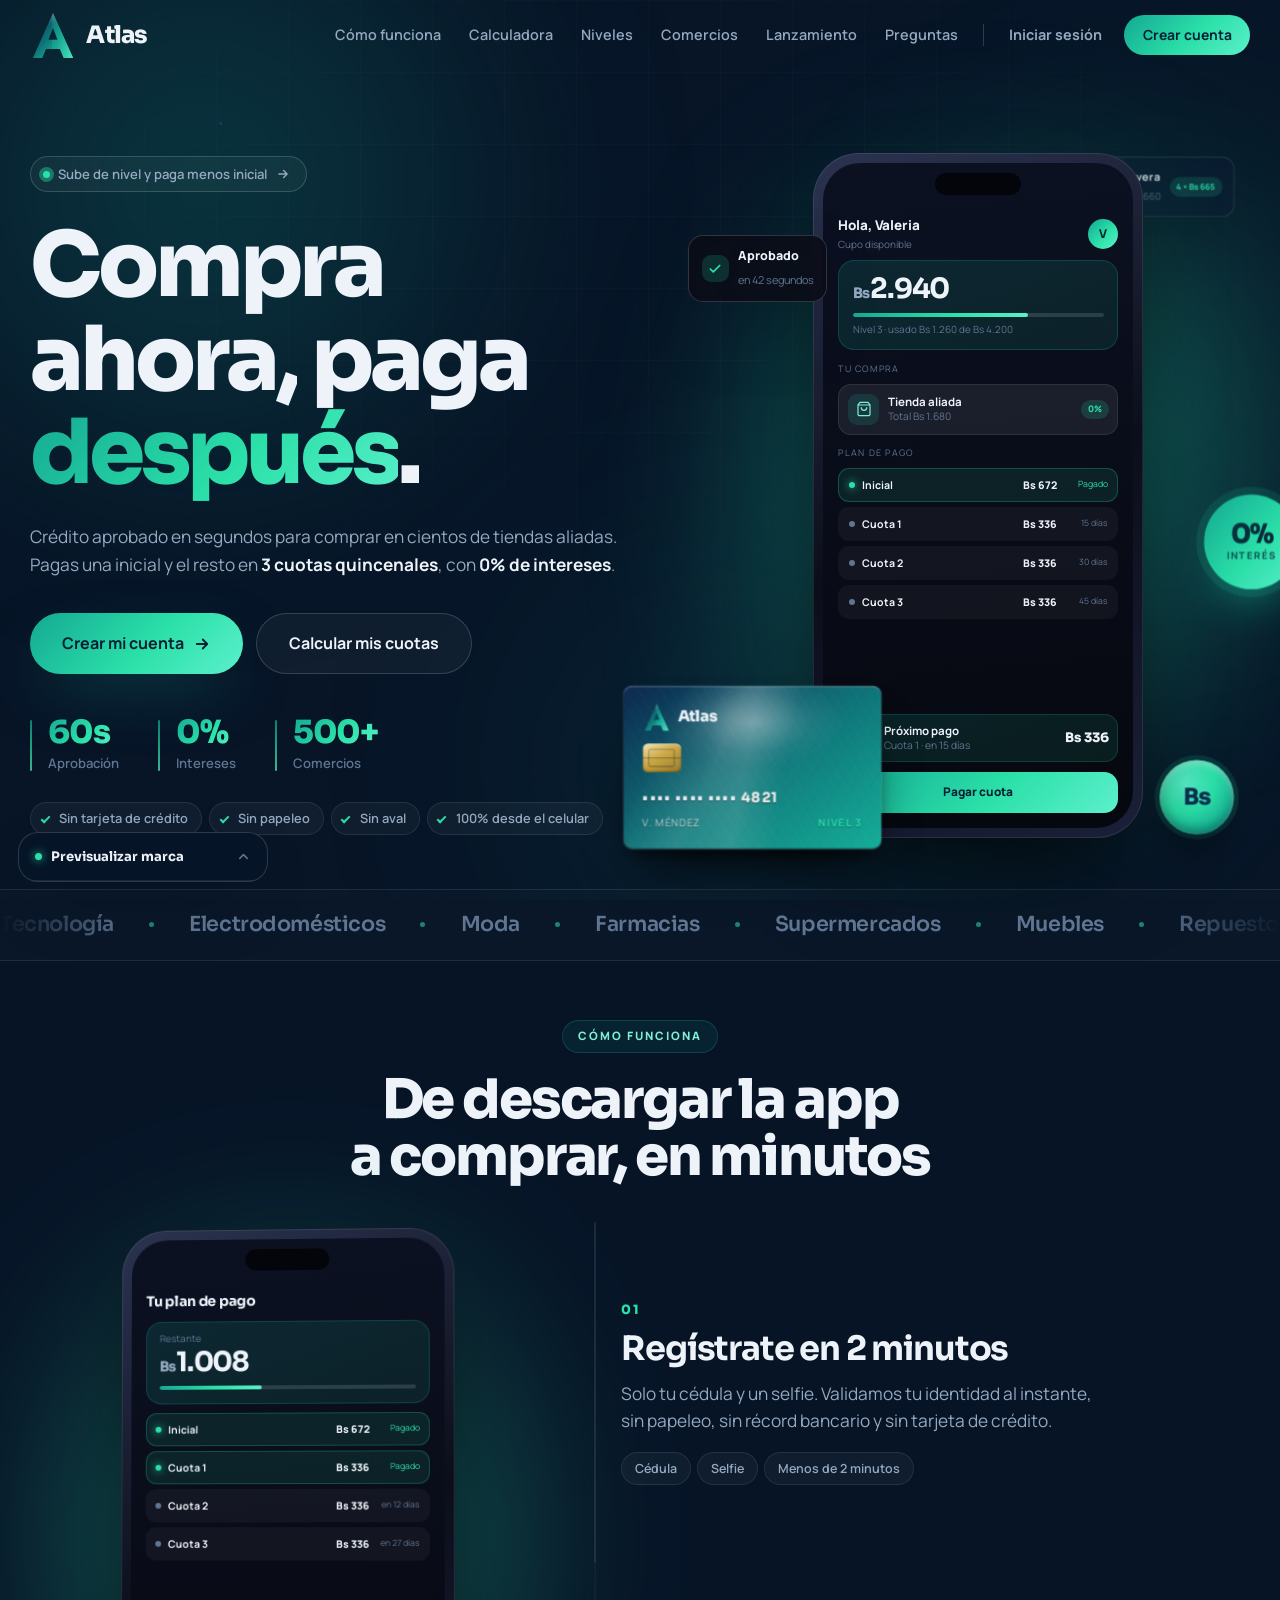
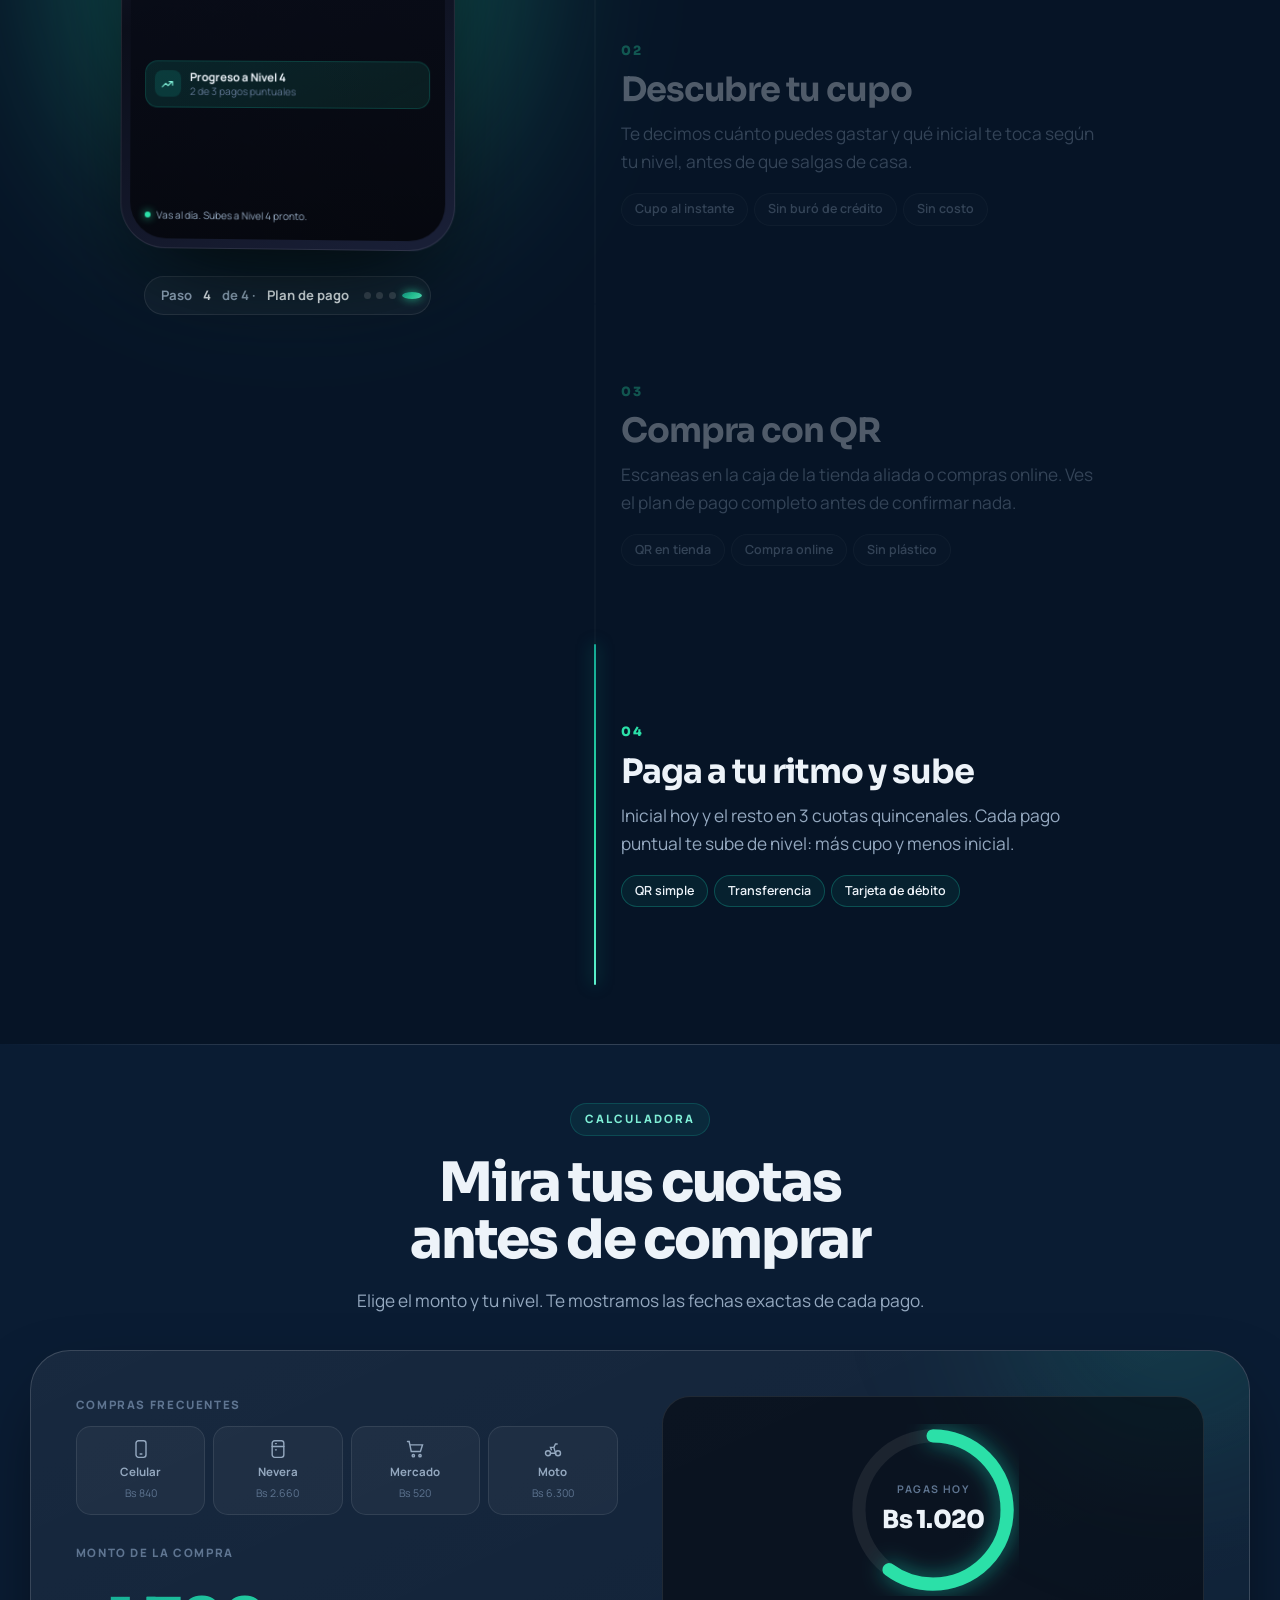
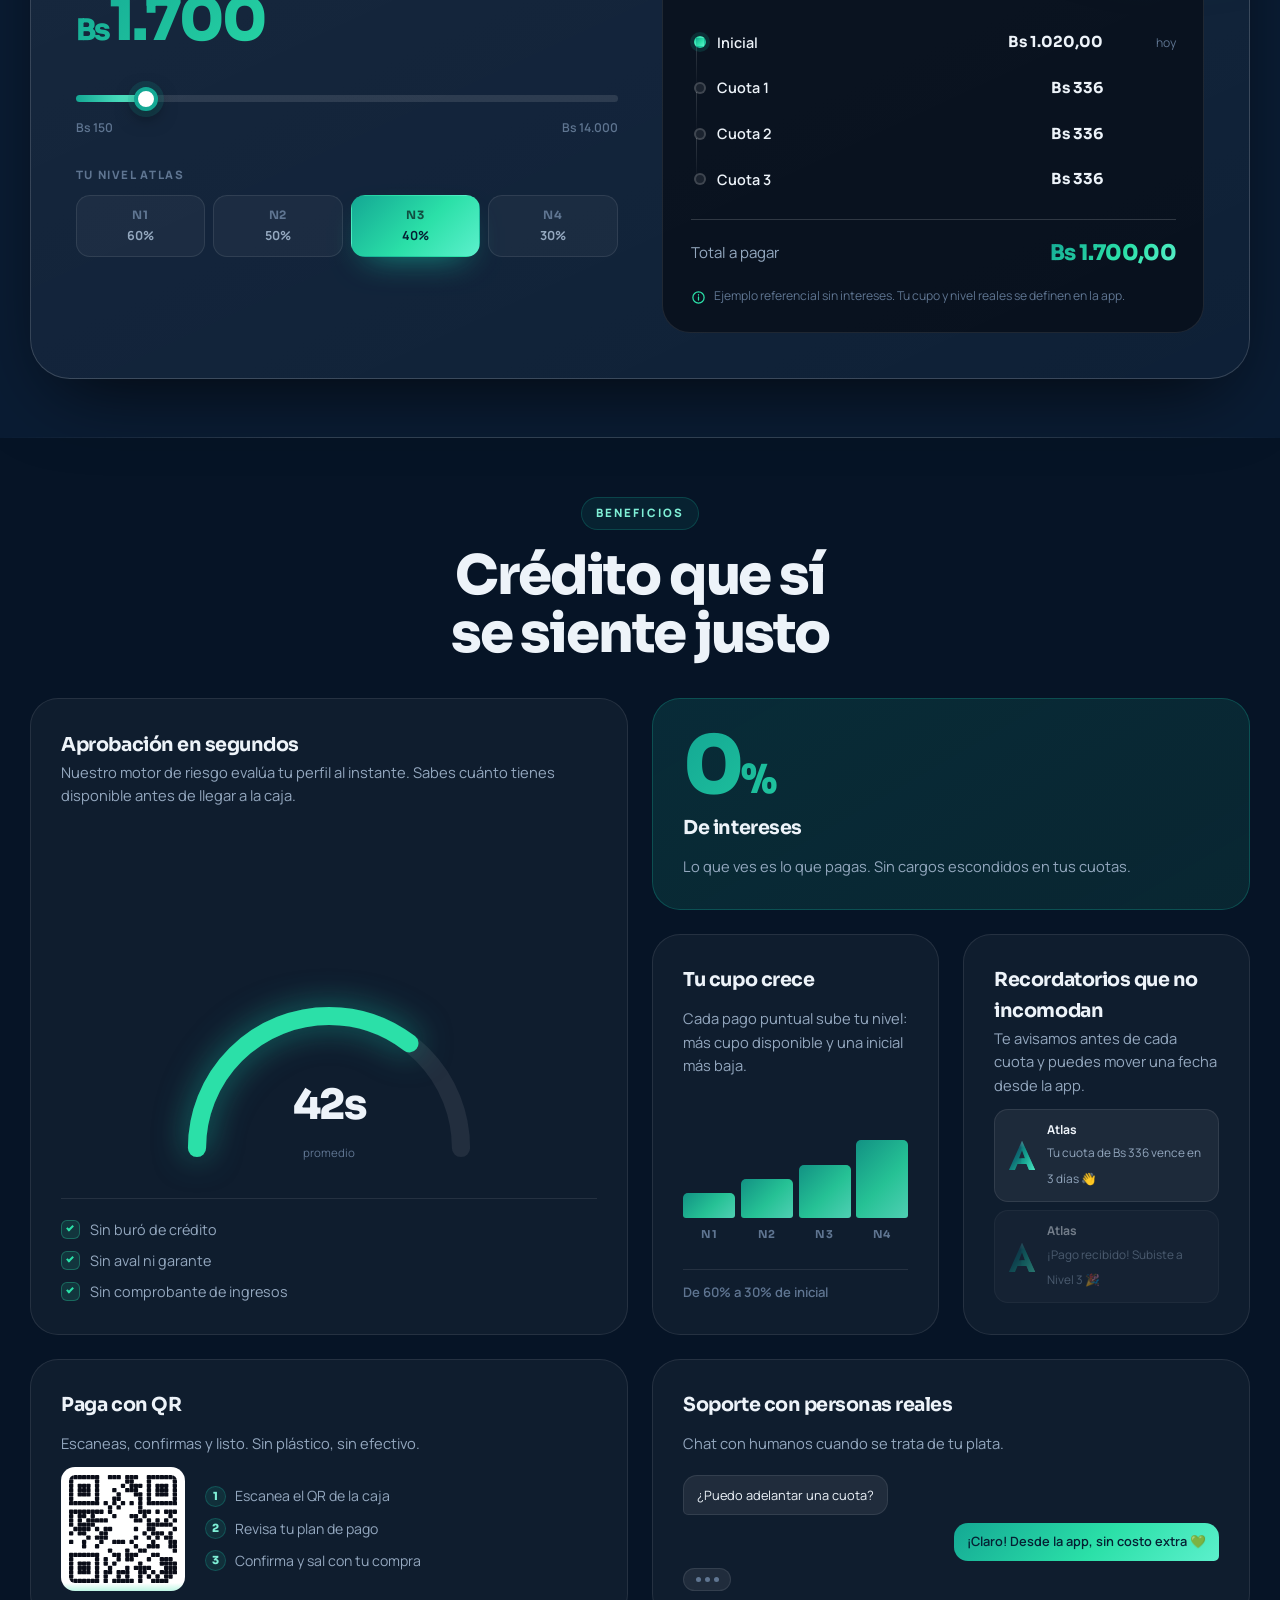
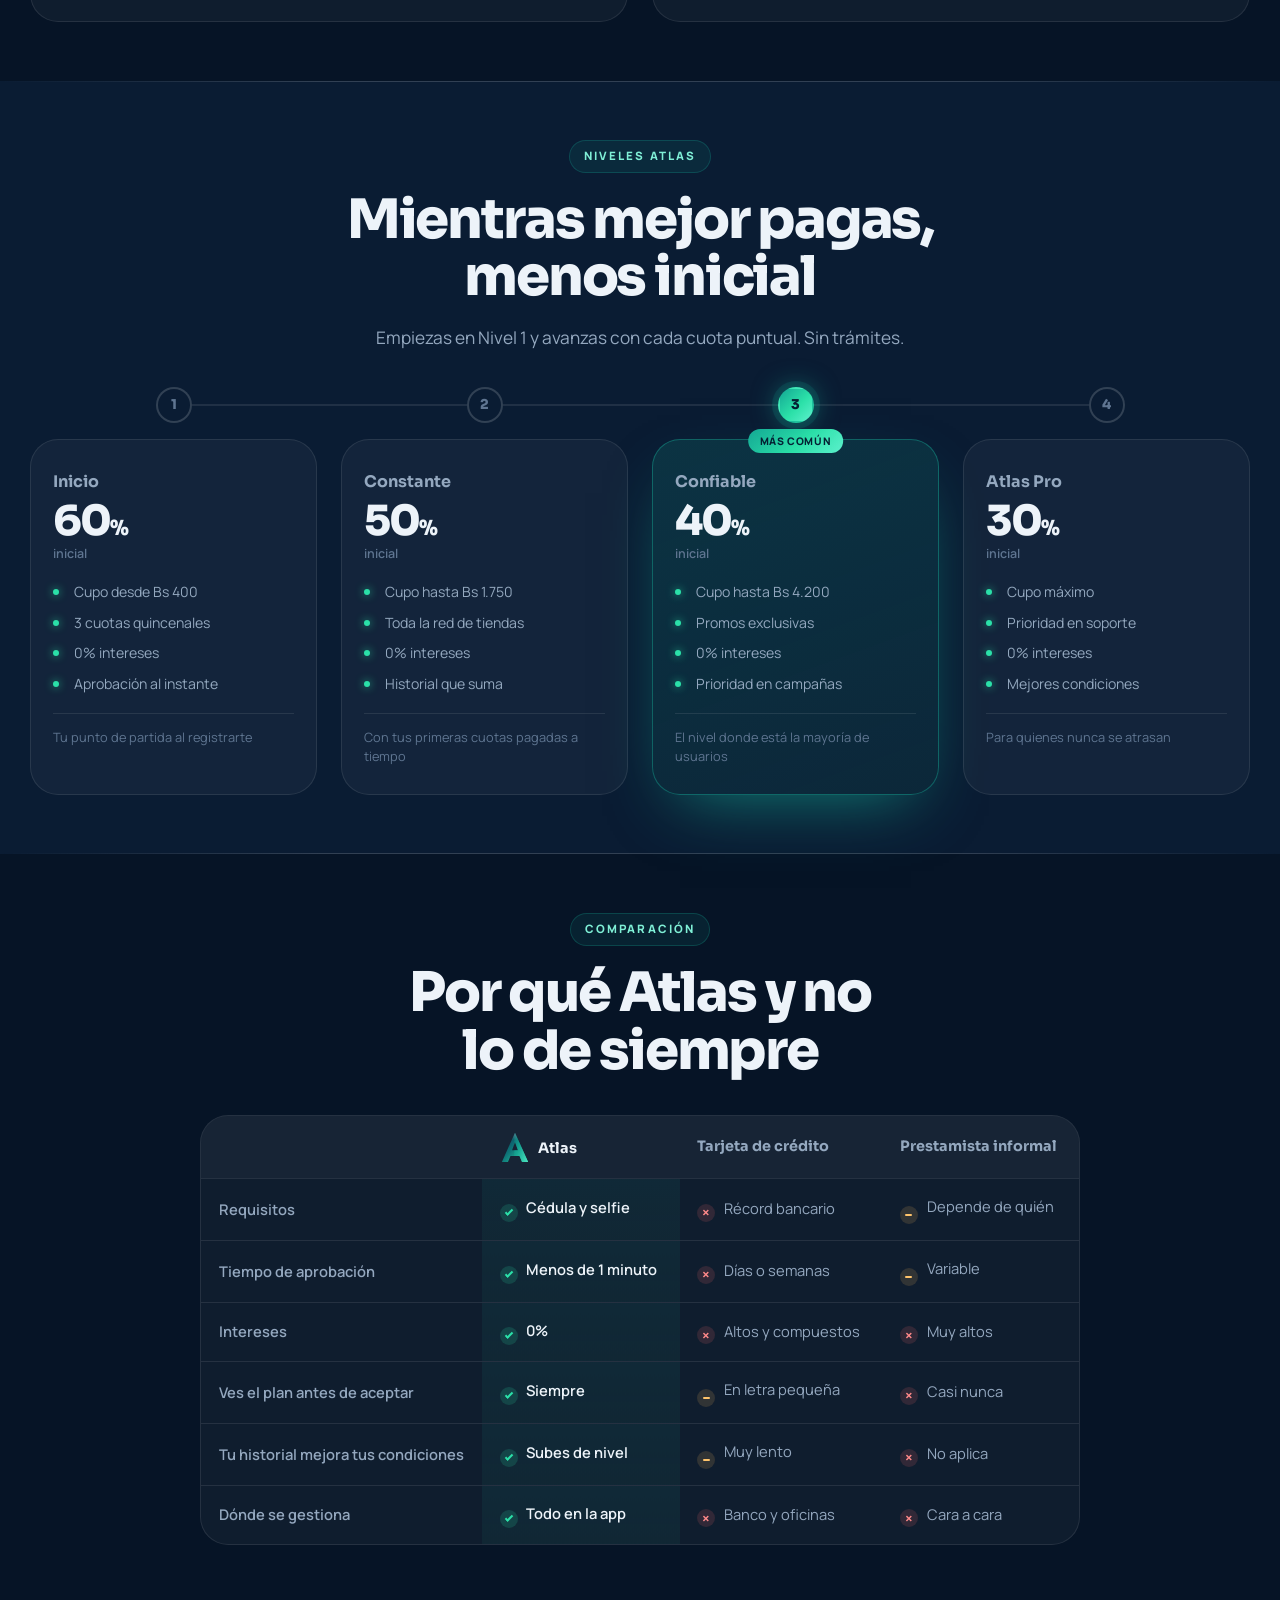
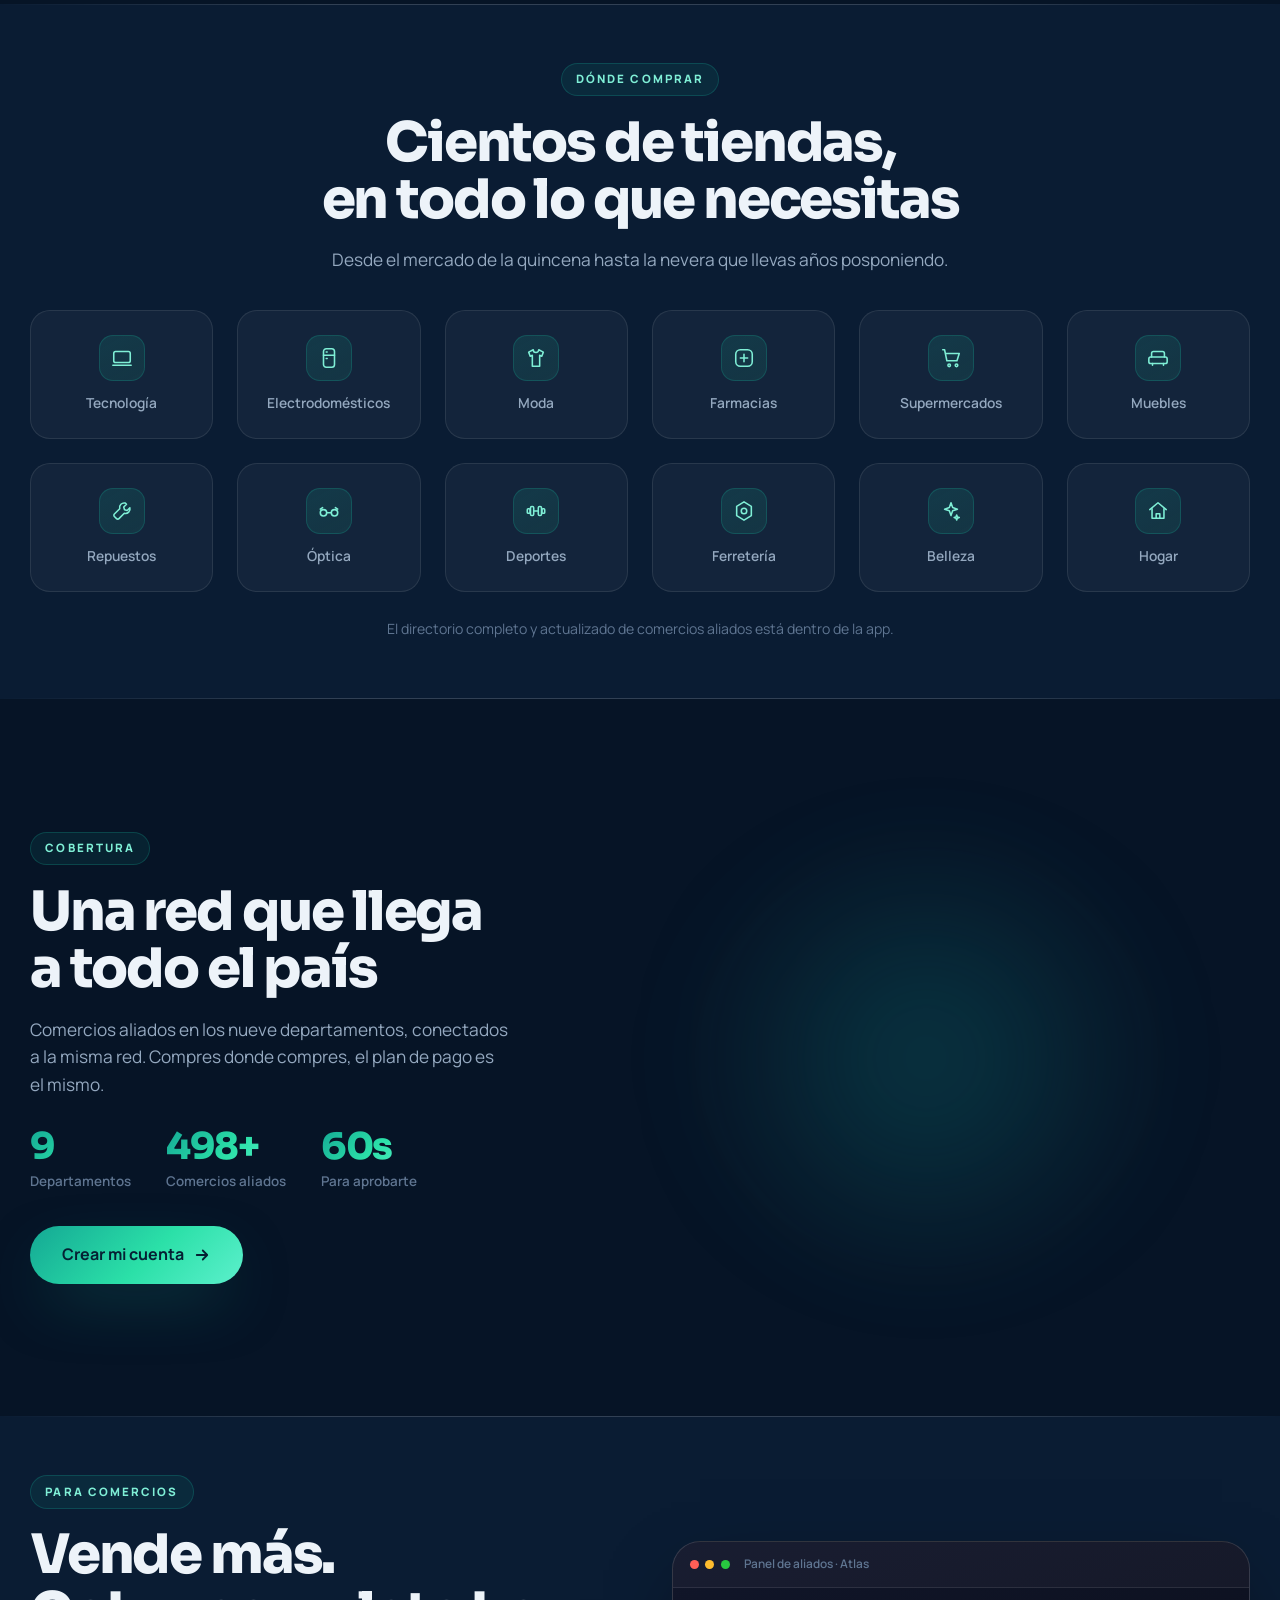
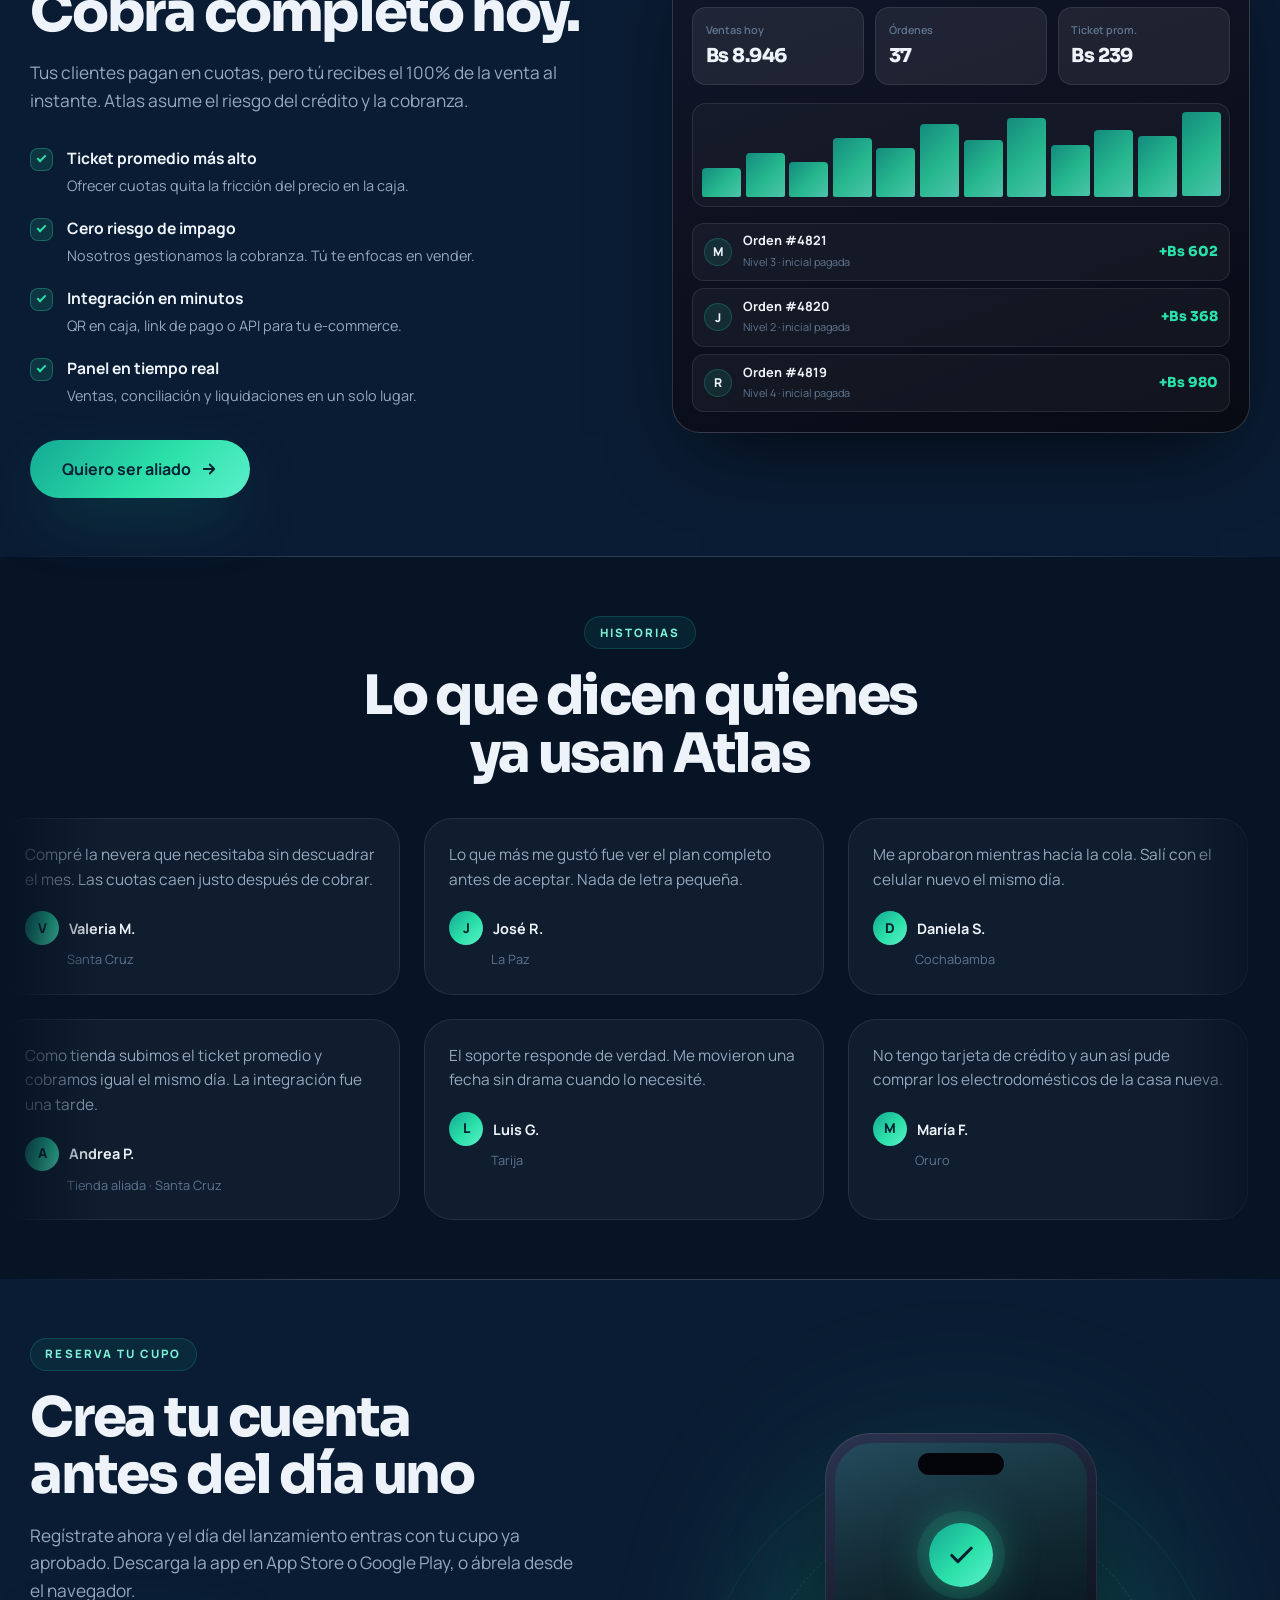
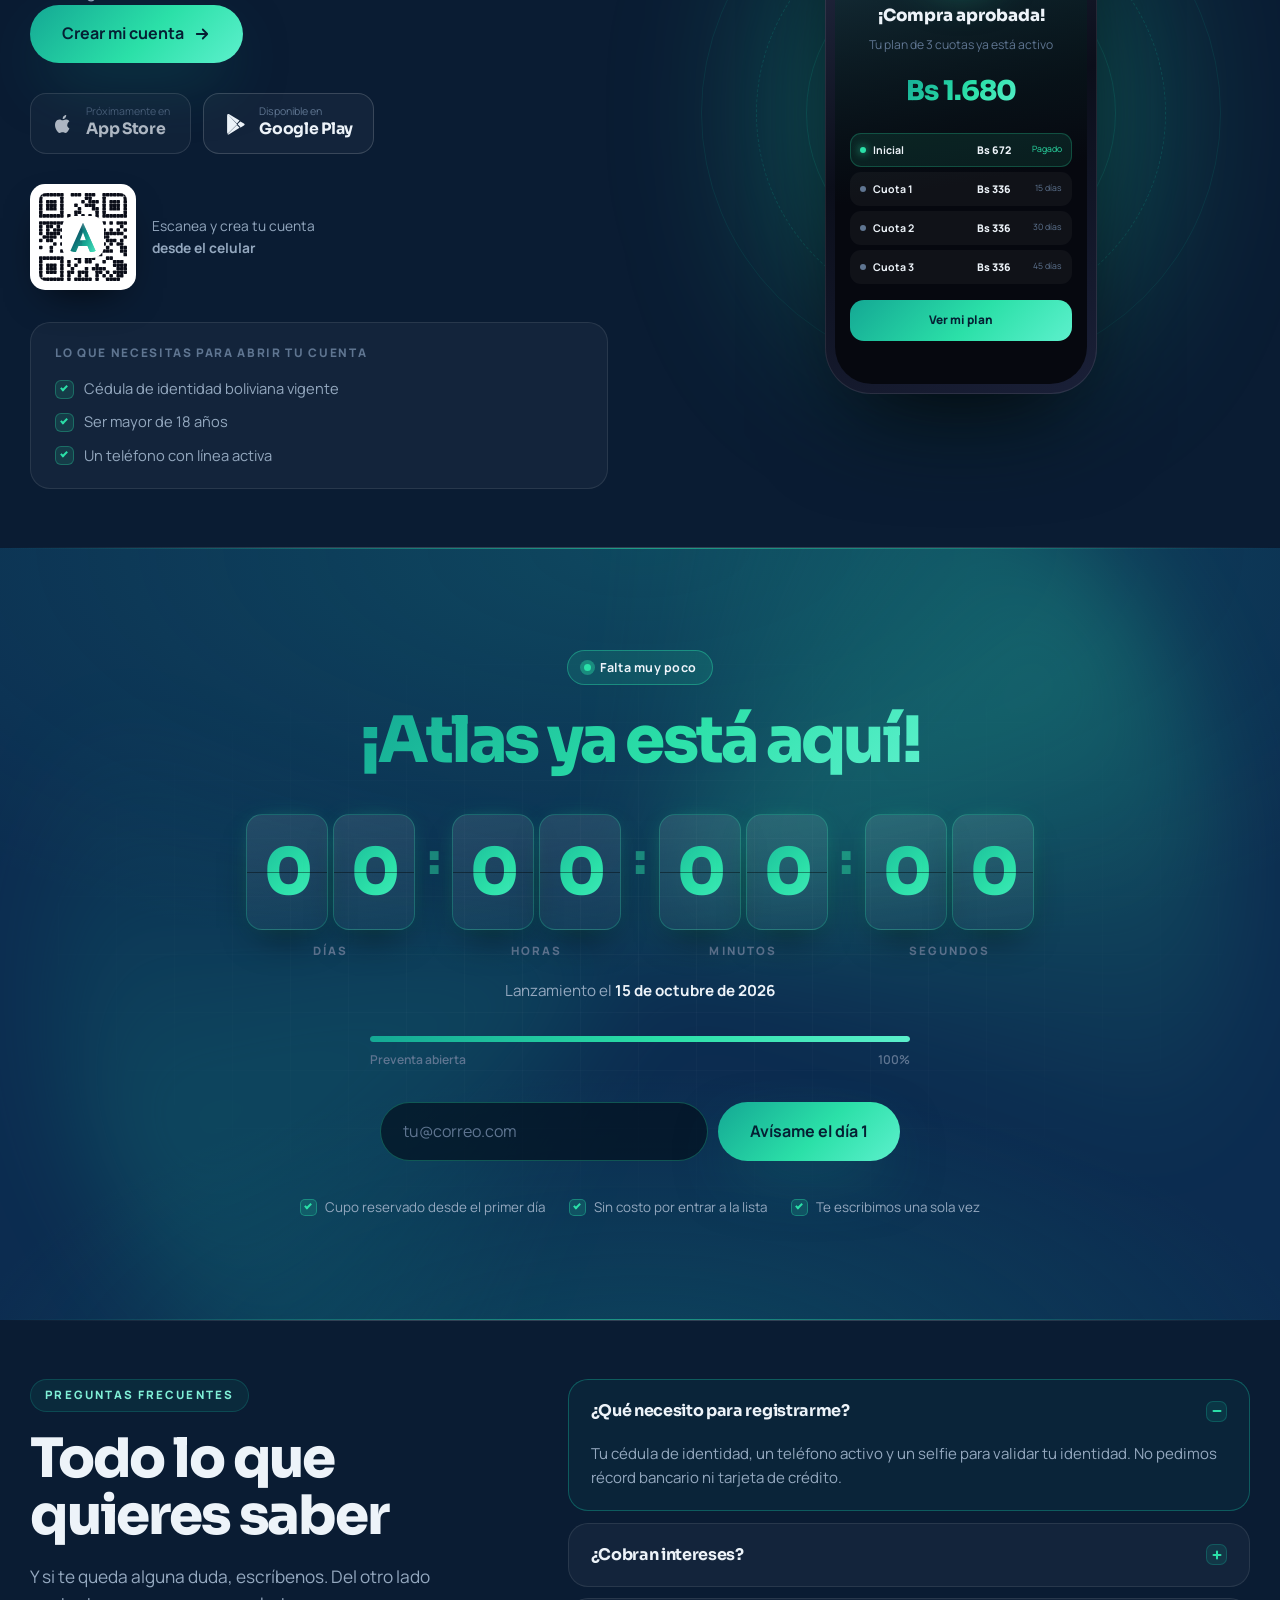
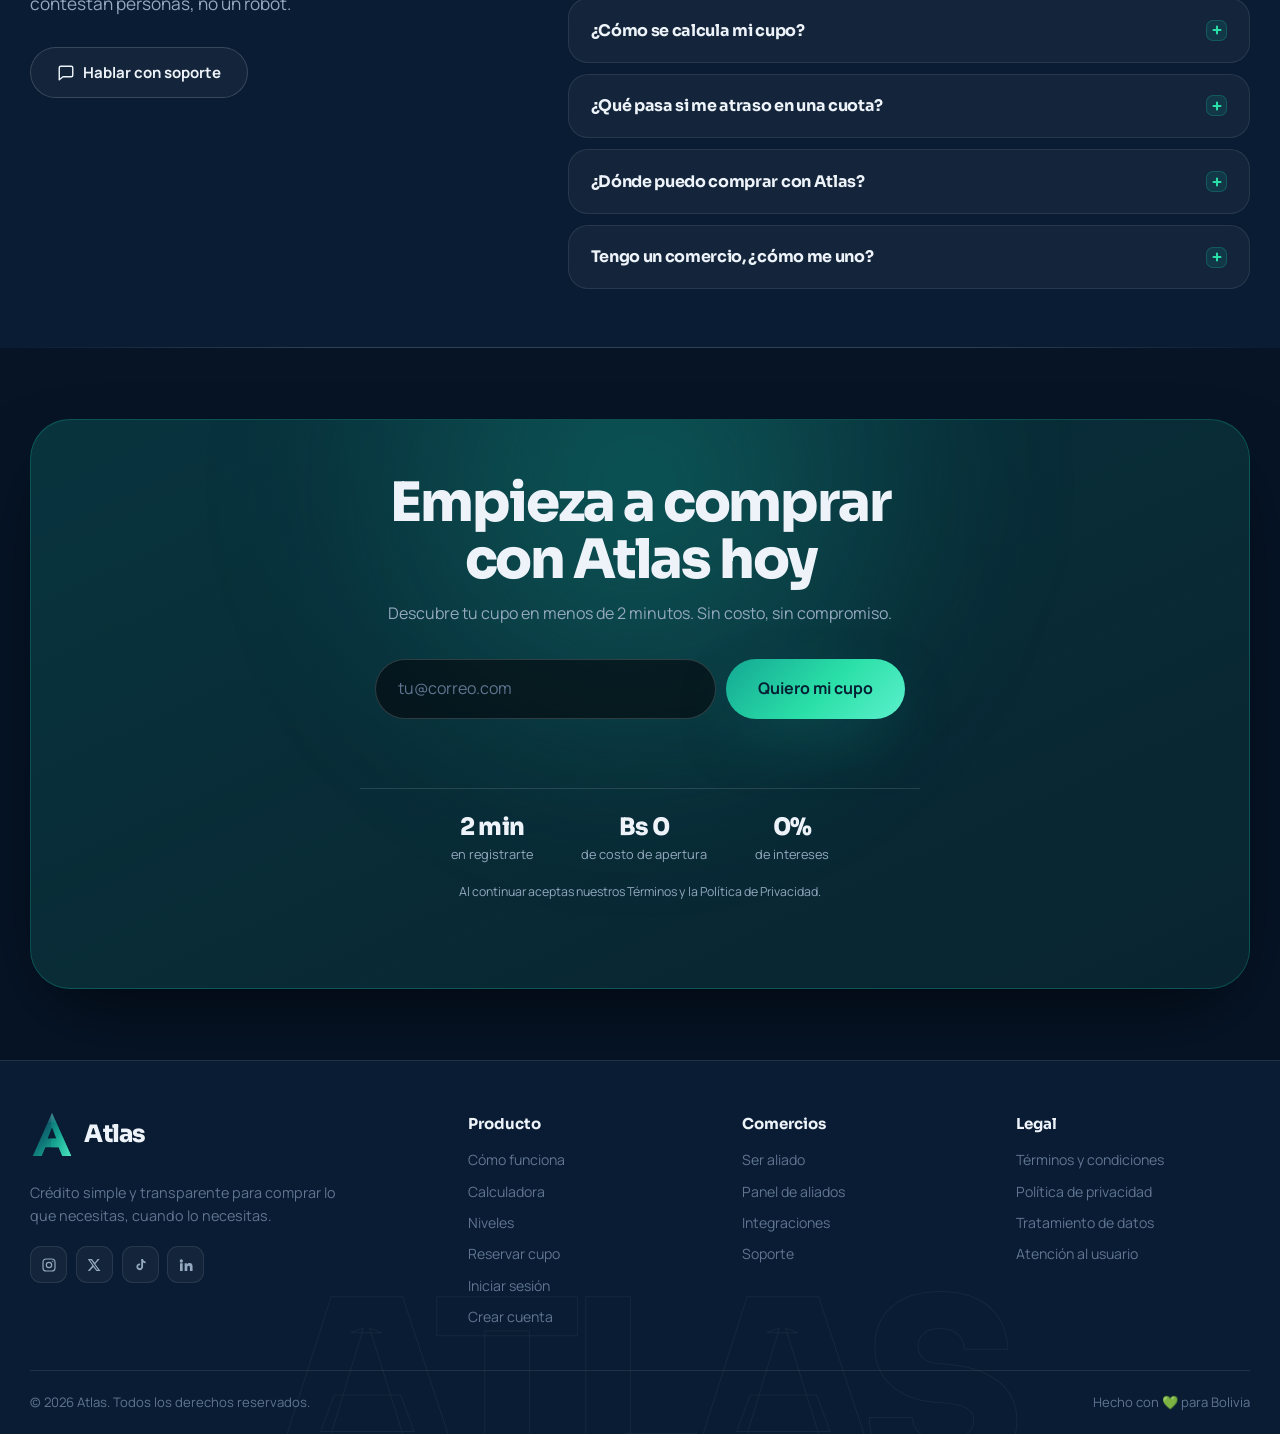
==== commit 1dc94b57: "feat(landing): dominio atlas.landing.test.arauzsoftware.com en canonical y Open Graph Co-Authored-By" ====
--- a/index.html
+++ b/index.html
@@ -4,15 +4,15 @@
 <meta charset="UTF-8">
 <meta name="viewport" content="width=device-width, initial-scale=1, viewport-fit=cover">
 <meta name="theme-color" content="#061426">
-<title>Atlas — Compra ahora, paga después | Crédito en cuotas</title>
-<meta name="description" content="Atlas es un crédito para comprar en comercios aliados de Bolivia: pagas una inicial y el resto en cuotas mensuales, sin tarjeta de crédito. Las condiciones dependen de tu perfil y las ves antes de aceptar.">
+<title>Atlas — Compra ahora, paga después | Crédito instantáneo</title>
+<meta name="description" content="Atlas te aprueba un crédito en segundos para comprar en cientos de tiendas. Pagas una inicial y el resto en 3 cuotas quincenales, sin intereses y sin tarjeta de crédito.">
 
 <link rel="canonical" href="https://atlas.landing.test.arauzsoftware.com/">
 <meta property="og:type" content="website">
 <meta property="og:url" content="https://atlas.landing.test.arauzsoftware.com/">
 <meta property="og:locale" content="es_BO">
 <meta property="og:title" content="Atlas — Compra ahora, paga después">
-<meta property="og:description" content="Compra en comercios aliados y paga en cuotas. Ves las condiciones antes de aceptar.">
+<meta property="og:description" content="Crédito instantáneo. Inicial + 3 cuotas quincenales. 0% intereses.">
 <meta property="og:image" content="https://atlas.landing.test.arauzsoftware.com/assets/img/logo-app.png">
 <meta name="twitter:card" content="summary_large_image">
 
@@ -130,6 +130,7 @@
       <span class="nav__pill" id="navPill" aria-hidden="true"></span>
       <a href="#tour" class="nav__link">Cómo funciona</a>
       <a href="#calculadora" class="nav__link">Calculadora</a>
+      <a href="#niveles" class="nav__link">Niveles</a>
       <a href="#comercios" class="nav__link">Comercios</a>
       <a href="#lanzamiento" class="nav__link">Lanzamiento</a>
       <a href="#faq" class="nav__link">Preguntas</a>
@@ -152,17 +153,17 @@
 
   <div class="wrap hero__grid">
     <div class="hero__copy">
-      <a href="#calculadora" class="tag" data-anim="fade" style="--d:0ms">
+      <a href="#niveles" class="tag" data-anim="fade" style="--d:0ms">
         <span class="tag__dot"></span>
-        Mira cuánto pagas de inicial
+        Sube de nivel y paga menos inicial
         <svg viewBox="0 0 24 24" fill="none" stroke="currentColor" stroke-width="2.5" stroke-linecap="round" stroke-linejoin="round"><path d="M5 12h14M13 6l6 6-6 6"/></svg>
       </a>
 
       <h1 class="hero__title" data-split>Compra ahora, paga <em>después</em>.</h1>
 
       <p class="hero__lead" data-anim="fade" style="--d:520ms">
-        Crédito para comprar en comercios aliados. Pagas una inicial y el resto en
-        <strong>cuotas mensuales</strong>, y ves <strong>todas las condiciones</strong> antes de aceptar.
+        Crédito aprobado en segundos para comprar en cientos de tiendas aliadas.
+        Pagas una inicial y el resto en <strong>3 cuotas quincenales</strong>, con <strong>0% de intereses</strong>.
       </p>
 
       <div class="hero__cta" data-anim="fade" style="--d:620ms">
@@ -170,24 +171,21 @@
           <span>Crear mi cuenta</span>
           <svg viewBox="0 0 24 24" fill="none" stroke="currentColor" stroke-width="2.4" stroke-linecap="round" stroke-linejoin="round"><path d="M5 12h14M13 6l6 6-6 6"/></svg>
         </a>
-        <a href="#calculadora" class="btn btn--line btn--lg" data-magnetic><span>Simular mi compra</span></a>
+        <a href="#calculadora" class="btn btn--line btn--lg" data-magnetic><span>Calcular mis cuotas</span></a>
       </div>
 
       <ul class="hero__proof" data-anim="fade" style="--d:720ms">
-        <li><b data-count="60" data-suffix="%"></b><span>De inicial</span></li>
-        <li><b>QR</b><span>En la caja</span></li>
-        <li><b>Sin buró</b><span>De crédito</span></li>
+        <li><b data-count="60" data-suffix="s"></b><span>Aprobación</span></li>
+        <li><b data-count="0" data-suffix="%"></b><span>Intereses</span></li>
+        <li><b data-count="500" data-suffix="+"></b><span>Comercios</span></li>
       </ul>
 
       <ul class="hero__chips" data-anim="fade" style="--d:800ms">
         <li>Sin tarjeta de crédito</li>
+        <li>Sin papeleo</li>
         <li>Sin aval</li>
         <li>100% desde el celular</li>
       </ul>
-
-      <p class="hero__note preview-note" data-anim="fade" style="--d:860ms">
-        Vista previa de diseño: precios, plazos y condiciones son ilustrativos y no vinculantes.
-      </p>
     </div>
 
     <div class="hero__stage" data-anim="rise" style="--d:400ms">
@@ -206,7 +204,7 @@
               </div>
               <span class="acard__chip"></span>
               <div class="acard__no">•••• •••• •••• 4821</div>
-              <div class="acard__bot"><span>V. MÉNDEZ</span><b>CLIENTE</b></div>
+              <div class="acard__bot"><span>V. MÉNDEZ</span><b>NIVEL 3</b></div>
             </div>
           </div>
         </div>
@@ -226,8 +224,15 @@
                 <svg viewBox="0 0 24 24" fill="none" stroke="currentColor" stroke-width="1.7" stroke-linecap="round"><rect x="5" y="2" width="14" height="20" rx="3"/><path d="M5 9h14M9 5.5h1M9 13h1"/></svg>
               </span>
               <div><b>Nevera</b><em>Bs 2.660</em></div>
-              <span class="buy__q">Inicial Bs 1.596</span>
+              <span class="buy__q">4 × Bs 665</span>
             </div>
+          </div>
+        </div>
+
+        <!-- Sello de 0% -->
+        <div class="fo fo--zero" style="--x:101%;--y:57%;--z:-20px;--p:56px">
+          <div class="fo__in" style="--dur:6.5s;--delay:.3s">
+            <div class="zero"><b>0%</b><span>interés</span></div>
           </div>
         </div>
 
@@ -248,7 +253,7 @@
               <div class="ui__hero-card">
                 <p class="ui__amount"><i>Bs</i><b data-count="2940" data-money></b></p>
                 <div class="ui__track"><i style="--w:70%"></i></div>
-                <p class="ui__mut">Ejemplo · el cupo sale de tu evaluación</p>
+                <p class="ui__mut">Nivel 3 · usado Bs 1.260 de Bs 4.200</p>
               </div>
 
               <p class="ui__label">Tu compra</p>
@@ -257,22 +262,23 @@
                   <svg viewBox="0 0 24 24" fill="none" stroke="currentColor" stroke-width="1.8" stroke-linecap="round"><path d="M6 2 3 6v14a2 2 0 0 0 2 2h14a2 2 0 0 0 2-2V6l-3-4H6ZM3 6h18M16 10a4 4 0 0 1-8 0"/></svg>
                 </span>
                 <span class="ui__grow"><b>Tienda aliada</b><em>Total Bs 1.680</em></span>
-                <span class="ui__chip">QR</span>
+                <span class="ui__chip">0%</span>
               </div>
 
               <p class="ui__label">Plan de pago</p>
               <ul class="ui__plan">
-                <li class="paid"><i></i><b>Inicial</b><em>Bs 1.008</em><u>Pagado</u></li>
-                <li><i></i><b>Cuota 1</b><em>1 mes</em><u>Pendiente</u></li>
-                <li><i></i><b>Cuota 2</b><em>2 meses</em><u>Pendiente</u></li>
-                <li><i></i><b>Cuota 3</b><em>3 meses</em><u>Pendiente</u></li>
+                <li class="paid"><i></i><b>Inicial</b><em>Bs 672</em><u>Pagado</u></li>
+                <li><i></i><b>Cuota 1</b><em>Bs 336</em><u>15 días</u></li>
+                <li><i></i><b>Cuota 2</b><em>Bs 336</em><u>30 días</u></li>
+                <li><i></i><b>Cuota 3</b><em>Bs 336</em><u>45 días</u></li>
               </ul>
 
               <div class="ui__next">
                 <span class="ui__ico ui__ico--sm">
                   <svg viewBox="0 0 24 24" fill="none" stroke="currentColor" stroke-width="1.9" stroke-linecap="round"><rect x="3" y="5" width="18" height="16" rx="3"/><path d="M3 10h18M8 3v4M16 3v4"/></svg>
                 </span>
-                <span class="ui__grow"><b>Próximo pago</b><em>Cuota 1 · al QR del comercio</em></span>
+                <span class="ui__grow"><b>Próximo pago</b><em>Cuota 1 · en 15 días</em></span>
+                <b class="ui__next-amt">Bs 336</b>
               </div>
 
               <span class="ui__btn">Pagar cuota</span>
@@ -282,7 +288,7 @@
 
         <div class="hover-card hover-card--a" aria-hidden="true">
           <span class="hover-card__ico ok"><svg viewBox="0 0 24 24" fill="none" stroke="currentColor" stroke-width="3" stroke-linecap="round" stroke-linejoin="round"><path d="M20 6 9 17l-5-5"/></svg></span>
-          <span><b>Plan a la vista</b><em>antes de aceptar</em></span>
+          <span><b>Aprobado</b><em>en 42 segundos</em></span>
         </div>
       </div>
 
@@ -308,7 +314,7 @@
   <div class="wrap">
     <header class="head" data-anim="rise">
       <span class="eyebrow">Cómo funciona</span>
-      <h2 class="h2">De descargar la app<br>a tu primera compra</h2>
+      <h2 class="h2">De descargar la app<br>a comprar, en minutos</h2>
     </header>
 
     <div class="tour__grid">
@@ -343,10 +349,10 @@
                   <span class="badge-ok">
                     <svg viewBox="0 0 24 24" fill="none" stroke="currentColor" stroke-width="2.6" stroke-linecap="round" stroke-linejoin="round"><path d="M20 6 9 17l-5-5"/></svg>
                   </span>
-                  <p class="scr__title">Tu evaluación</p>
-                  <p class="scr__big">60%</p>
-                  <p class="scr__mut">de inicial en cada compra</p>
-                  <div class="scr__pills"><span>Sin tarjeta</span><span>Cupo según tu perfil</span></div>
+                  <p class="scr__title">Cupo aprobado</p>
+                  <p class="scr__big">Bs 4.200</p>
+                  <p class="scr__mut">Nivel 3 · inicial de 40%</p>
+                  <div class="scr__pills"><span>Sin tarjeta</span><span>0% interés</span></div>
                 </div>
               </div>
 
@@ -360,13 +366,13 @@
                   <span class="viewfinder__beam"></span>
                 </div>
                 <div class="scr__field"><span>Tienda aliada</span><b>Bs 1.680</b></div>
-                <div class="scr__field"><span>Pagas hoy</span><b class="mint">Bs 1.008</b></div>
+                <div class="scr__field"><span>Pagas hoy</span><b class="mint">Bs 672</b></div>
 
                 <p class="ui__label">Tu plan, antes de confirmar</p>
                 <ul class="ui__plan">
-                  <li><i></i><b>Cuota 1</b><em>1 mes</em><u>Con tasa</u></li>
-                  <li><i></i><b>Cuota 2</b><em>2 meses</em><u>Con tasa</u></li>
-                  <li><i></i><b>Cuota 3</b><em>3 meses</em><u>Con tasa</u></li>
+                  <li><i></i><b>Cuota 1</b><em>Bs 336</em><u>15 días</u></li>
+                  <li><i></i><b>Cuota 2</b><em>Bs 336</em><u>30 días</u></li>
+                  <li><i></i><b>Cuota 3</b><em>Bs 336</em><u>45 días</u></li>
                 </ul>
 
                 <span class="ui__btn">Confirmar compra</span>
@@ -376,23 +382,23 @@
               <div class="scr" data-scr="3">
                 <p class="scr__title">Tu plan de pago</p>
                 <div class="ui__hero-card ui__hero-card--sm">
-                  <p class="ui__mut">Capital financiado</p>
-                  <p class="ui__amount"><i>Bs</i><b>672</b></p>
-                  <div class="ui__track"><i style="--w:33%"></i></div>
+                  <p class="ui__mut">Restante</p>
+                  <p class="ui__amount"><i>Bs</i><b>1.008</b></p>
+                  <div class="ui__track"><i style="--w:40%"></i></div>
                 </div>
                 <ul class="ui__plan">
-                  <li class="paid"><i></i><b>Inicial</b><em>Bs 1.008</em><u>Pagado</u></li>
-                  <li class="paid"><i></i><b>Cuota 1</b><em>1 mes</em><u>Pagado</u></li>
-                  <li><i></i><b>Cuota 2</b><em>2 meses</em><u>Pendiente</u></li>
-                  <li><i></i><b>Cuota 3</b><em>3 meses</em><u>Pendiente</u></li>
+                  <li class="paid"><i></i><b>Inicial</b><em>Bs 672</em><u>Pagado</u></li>
+                  <li class="paid"><i></i><b>Cuota 1</b><em>Bs 336</em><u>Pagado</u></li>
+                  <li><i></i><b>Cuota 2</b><em>Bs 336</em><u>en 12 días</u></li>
+                  <li><i></i><b>Cuota 3</b><em>Bs 336</em><u>en 27 días</u></li>
                 </ul>
                 <div class="ui__next">
                   <span class="ui__ico ui__ico--sm">
                     <svg viewBox="0 0 24 24" fill="none" stroke="currentColor" stroke-width="1.9" stroke-linecap="round" stroke-linejoin="round"><path d="M3 17l6-6 4 4 7-7M21 8v6M21 8h-6"/></svg>
                   </span>
-                  <span class="ui__grow"><b>Próxima cuota</b><em>Al QR bancario del comercio</em></span>
+                  <span class="ui__grow"><b>Progreso a Nivel 4</b><em>2 de 3 pagos puntuales</em></span>
                 </div>
-                <p class="scr__status ok"><i></i>Vas al día.</p>
+                <p class="scr__status ok"><i></i>Vas al día. Subes a Nivel 4 pronto.</p>
               </div>
 
             </div>
@@ -409,31 +415,31 @@
       <ol class="tour__steps">
         <li class="tour__step" data-step="0">
           <span class="tour__idx">01</span>
-          <h3>Crea tu cuenta desde el celular</h3>
-          <p>Te pedimos tu cédula, una selfie en tres poses y tus datos: contacto, domicilio y
-             perfil financiero. Sin récord bancario y sin tarjeta de crédito.</p>
-          <ul class="tour__tags"><li>Cédula</li><li>Selfie</li><li>Tus datos</li></ul>
+          <h3>Regístrate en 2 minutos</h3>
+          <p>Solo tu cédula y un selfie. Validamos tu identidad al instante, sin papeleo,
+             sin récord bancario y sin tarjeta de crédito.</p>
+          <ul class="tour__tags"><li>Cédula</li><li>Selfie</li><li>Menos de 2 minutos</li></ul>
         </li>
         <li class="tour__step" data-step="1">
           <span class="tour__idx">02</span>
           <h3>Descubre tu cupo</h3>
-          <p>Evaluamos tu solicitud y te decimos cuánto puedes gastar antes de que salgas de casa.
-             Algunas solicitudes pasan por la revisión de una persona.</p>
-          <ul class="tour__tags"><li>Sin buró de crédito</li><li>Revisión de tu perfil</li></ul>
+          <p>Te decimos cuánto puedes gastar y qué inicial te toca según tu nivel,
+             antes de que salgas de casa.</p>
+          <ul class="tour__tags"><li>Cupo al instante</li><li>Sin buró de crédito</li><li>Sin costo</li></ul>
         </li>
         <li class="tour__step" data-step="2">
           <span class="tour__idx">03</span>
           <h3>Compra con QR</h3>
-          <p>Escaneas el QR en la caja del comercio aliado y escribes el monto. Antes de confirmar
-             ves cuánto pagas hoy y cómo quedan tus cuotas.</p>
-          <ul class="tour__tags"><li>QR en tienda</li><li>Sin plástico</li></ul>
+          <p>Escaneas en la caja de la tienda aliada o compras online. Ves el plan de pago
+             completo antes de confirmar nada.</p>
+          <ul class="tour__tags"><li>QR en tienda</li><li>Compra online</li><li>Sin plástico</li></ul>
         </li>
         <li class="tour__step" data-step="3">
           <span class="tour__idx">04</span>
-          <h3>Paga tus cuotas al comercio</h3>
-          <p>Inicial hoy y el resto en cuotas mensuales. Cada cuota se paga al QR bancario del
-             comercio donde compraste y subes el comprobante desde la app.</p>
-          <ul class="tour__tags"><li>QR del comercio</li><li>Comprobante en la app</li></ul>
+          <h3>Paga a tu ritmo y sube</h3>
+          <p>Inicial hoy y el resto en 3 cuotas quincenales. Cada pago puntual te sube de nivel:
+             más cupo y menos inicial.</p>
+          <ul class="tour__tags"><li>QR simple</li><li>Transferencia</li><li>Tarjeta de débito</li></ul>
         </li>
       </ol>
     </div>
@@ -445,12 +451,11 @@
   <div class="wrap">
     <header class="head" data-anim="rise">
       <span class="eyebrow">Calculadora</span>
-      <h2 class="h2">Simula tu compra<br>antes de ir a la tienda</h2>
-      <p class="lead">Simulación ilustrativa: elige un monto y te mostramos la inicial y lo que queda
-         por financiar. La tasa, el número de cuotas y sus fechas salen de tu evaluación.</p>
+      <h2 class="h2">Mira tus cuotas<br>antes de comprar</h2>
+      <p class="lead">Elige el monto y tu nivel. Te mostramos las fechas exactas de cada pago.</p>
     </header>
 
-    <div class="calc" data-anim="rise" data-initial="0.6">
+    <div class="calc" data-anim="rise">
       <div class="calc__left">
         <p class="calc__mini">Compras frecuentes</p>
         <div class="presets">
@@ -475,9 +480,23 @@
         <label class="calc__mini calc__mini--mt" for="amount">Monto de la compra</label>
         <p class="calc__value"><i>Bs</i><output id="amountOut">1.700</output></p>
         <input type="range" id="amount" class="slider" min="150" max="14000" step="50" value="1700"
-               aria-label="Monto de la compra en bolivianos">
+               aria-label="Monto de la compra en dólares">
         <div class="calc__legend"><span>Bs 150</span><span>Bs 14.000</span></div>
 
+        <p class="calc__mini calc__mini--mt">Tu nivel Atlas</p>
+        <div class="chips" role="radiogroup" aria-label="Nivel Atlas">
+          <!-- Radiogrupo ARIA a propósito y no <input type="radio">: cada opción muestra el nivel y su
+               porcentaje con su propio estilo. Cumple el patrón completo (flechas y un único tabindex),
+               que es lo que pide la regla prefer-native-element. -->
+          <!-- [html-validate-disable-next prefer-native-element] -->
+          <button type="button" tabindex="-1" class="chip" role="radio" aria-checked="false" data-initial="0.6"><b>N1</b>60%</button>
+          <!-- [html-validate-disable-next prefer-native-element] -->
+          <button type="button" tabindex="-1" class="chip" role="radio" aria-checked="false" data-initial="0.5"><b>N2</b>50%</button>
+          <!-- [html-validate-disable-next prefer-native-element] -->
+          <button type="button" tabindex="0" class="chip on" role="radio" aria-checked="true" data-initial="0.4"><b>N3</b>40%</button>
+          <!-- [html-validate-disable-next prefer-native-element] -->
+          <button type="button" tabindex="-1" class="chip" role="radio" aria-checked="false" data-initial="0.3"><b>N4</b>30%</button>
+        </div>
       </div>
 
       <div class="calc__right" aria-live="polite">
@@ -493,23 +512,24 @@
           </svg>
           <div class="donut__mid">
             <span>Pagas hoy</span>
-            <strong>Bs <em id="initOut">1.020</em></strong>
+            <strong>Bs <em id="initOut">672</em></strong>
           </div>
         </div>
 
         <ol class="timeline" id="timeline">
-          <li><span class="timeline__dot is-now"></span><b>Inicial</b><em id="tl0">Bs 1.020</em><u>60%, hoy</u></li>
-          <li><span class="timeline__dot"></span><b>Resto</b><em id="finOut">Bs 680</em><u>+ interés</u></li>
-          <li><span class="timeline__dot"></span><b>Cuotas</b><em>Mensuales</em><u>tasa según perfil</u></li>
+          <li><span class="timeline__dot is-now"></span><b>Inicial</b><em id="tl0">Bs 672</em><u id="d0">hoy</u></li>
+          <li><span class="timeline__dot"></span><b>Cuota 1</b><em class="q">Bs 336</em><u id="d1"></u></li>
+          <li><span class="timeline__dot"></span><b>Cuota 2</b><em class="q">Bs 336</em><u id="d2"></u></li>
+          <li><span class="timeline__dot"></span><b>Cuota 3</b><em class="q">Bs 336</em><u id="d3"></u></li>
         </ol>
 
         <div class="calc__total">
-          <span>Precio de la compra</span>
-          <b>Bs <em id="totalOut">1.700</em></b>
+          <span>Total a pagar</span>
+          <b>Bs <em id="totalOut">1.680</em></b>
         </div>
         <p class="calc__note">
           <svg viewBox="0 0 24 24" fill="none" stroke="currentColor" stroke-width="2" stroke-linecap="round"><circle cx="12" cy="12" r="9"/><path d="M12 11v5M12 7.5v.5"/></svg>
-          Simulación ilustrativa y no vinculante. La tasa, las cuotas y sus fechas dependen de tu evaluación y las ves en la app antes de aceptar.
+          Ejemplo referencial sin intereses. Tu cupo y nivel reales se definen en la app.
         </p>
       </div>
     </div>
@@ -527,55 +547,62 @@
     <div class="bento">
       <article class="cell cell--a" data-anim="tilt3d" data-spot>
         <div class="cell__body">
-          <h3>Tu perfil, evaluado</h3>
-          <p>Nuestro motor de riesgo evalúa tu solicitud y, cuando hace falta, la revisa una persona.
-             Sabes cuánto tienes disponible antes de llegar a la caja.</p>
+          <h3>Aprobación en segundos</h3>
+          <p>Nuestro motor de riesgo evalúa tu perfil al instante. Sabes cuánto tienes disponible
+             antes de llegar a la caja.</p>
         </div>
         <div class="gauge" aria-hidden="true">
           <svg viewBox="0 0 200 110">
             <path class="gauge__bg" d="M20 100a80 80 0 0 1 160 0"/>
             <path class="gauge__fg" d="M20 100a80 80 0 0 1 160 0"/>
           </svg>
+          <div class="gauge__val"><b data-count="42" data-suffix="s"></b><span>promedio</span></div>
         </div>
         <ul class="facts">
           <li><i></i>Sin buró de crédito</li>
           <li><i></i>Sin aval ni garante</li>
-          <li><i></i>Condiciones antes de aceptar</li>
+          <li><i></i>Sin comprobante de ingresos</li>
         </ul>
       </article>
 
       <article class="cell cell--b" data-anim="tilt3d" data-spot>
-        <p class="cell__stat">60<i>%</i></p>
-        <h3>De inicial</h3>
-        <p>El resto, en cuotas mensuales con la tasa de tu evaluación. Antes de aceptar ves cuánto pagas hoy y cómo quedan tus cuotas.</p>
+        <p class="cell__stat">0<i>%</i></p>
+        <h3>De intereses</h3>
+        <p>Lo que ves es lo que pagas. Sin cargos escondidos en tus cuotas.</p>
       </article>
 
       <article class="cell cell--c" data-anim="tilt3d" data-spot>
-        <h3>Tus cuotas, al comercio</h3>
-        <p>Atlas nunca recibe tu dinero: cada cuota se paga al QR bancario del comercio donde compraste.</p>
-        <p class="cell__foot">Subes el comprobante desde la app</p>
+        <h3>Tu cupo crece</h3>
+        <p>Cada pago puntual sube tu nivel: más cupo disponible y una inicial más baja.</p>
+        <div class="bars-wrap">
+          <div class="bars" aria-hidden="true">
+            <i style="--h:32%"></i><i style="--h:50%"></i><i style="--h:68%"></i><i style="--h:100%"></i>
+          </div>
+          <div class="bars__x" aria-hidden="true"><span>N1</span><span>N2</span><span>N3</span><span>N4</span></div>
+        </div>
+        <p class="cell__foot">De 60% a 30% de inicial</p>
       </article>
 
       <article class="cell cell--d" data-anim="tilt3d" data-spot>
         <div class="cell__body">
-          <h3>Tu plan, siempre a la vista</h3>
-          <p>En la app ves cada cuota, su fecha y a qué comercio se paga.</p>
+          <h3>Recordatorios que no incomodan</h3>
+          <p>Te avisamos antes de cada cuota y puedes mover una fecha desde la app.</p>
         </div>
         <div class="notif" aria-hidden="true">
           <div class="notif__card">
             <svg width="30" height="30" viewBox="14 12 92 96" aria-hidden="true"><use href="#markA"/></svg>
-            <div><b>Atlas</b><span>Cuota 2 · se paga al QR de Tienda aliada</span></div>
+            <div><b>Atlas</b><span>Tu cuota de Bs 336 vence en 3 días 👋</span></div>
           </div>
           <div class="notif__card notif__card--ghost">
             <svg width="30" height="30" viewBox="14 12 92 96" aria-hidden="true"><use href="#markA"/></svg>
-            <div><b>Atlas</b><span>Comprobante de la cuota 1 enviado</span></div>
+            <div><b>Atlas</b><span>¡Pago recibido! Subiste a Nivel 3 🎉</span></div>
           </div>
         </div>
       </article>
 
       <article class="cell cell--e" data-anim="tilt3d" data-spot>
-        <h3>Compra con QR</h3>
-        <p>Escaneas el QR del comercio, escribes el monto y confirmas. Sin plástico.</p>
+        <h3>Paga con QR</h3>
+        <p>Escaneas, confirmas y listo. Sin plástico, sin efectivo.</p>
         <div class="qr-block">
           <div class="qr-mini" aria-hidden="true">
             <img src="assets/img/qr-placeholder.svg" alt="" width="108" height="108">
@@ -583,18 +610,18 @@
           </div>
           <ol class="qr-steps">
             <li><b>1</b>Escanea el QR de la caja</li>
-            <li><b>2</b>Revisa cuánto pagas hoy y tus cuotas</li>
-            <li><b>3</b>Confirma; el comercio acepta la venta</li>
+            <li><b>2</b>Revisa tu plan de pago</li>
+            <li><b>3</b>Confirma y sal con tu compra</li>
           </ol>
         </div>
       </article>
 
       <article class="cell cell--f" data-anim="tilt3d" data-spot>
-        <h3>Soporte desde la app</h3>
-        <p>Escribes desde la app y tu caso queda registrado.</p>
+        <h3>Soporte con personas reales</h3>
+        <p>Chat con humanos cuando se trata de tu plata.</p>
         <div class="chat" aria-hidden="true">
-          <span class="chat__b chat__b--in">¿A qué QR pago mi cuota?</span>
-          <span class="chat__b chat__b--out">Al del comercio donde compraste: lo ves en Pagos.</span>
+          <span class="chat__b chat__b--in">¿Puedo adelantar una cuota?</span>
+          <span class="chat__b chat__b--out">¡Claro! Desde la app, sin costo extra 💚</span>
           <span class="chat__typing"><i></i><i></i><i></i></span>
         </div>
       </article>
@@ -602,8 +629,64 @@
   </div>
 </section>
 
+<!-- ══════════ NIVELES ══════════ -->
+<section class="section band" id="niveles">
+  <div class="wrap">
+    <header class="head" data-anim="rise">
+      <span class="eyebrow">Niveles Atlas</span>
+      <h2 class="h2">Mientras mejor pagas,<br>menos inicial</h2>
+      <p class="lead">Empiezas en Nivel 1 y avanzas con cada cuota puntual. Sin trámites.</p>
+    </header>
+
+    <div class="path" data-anim="tilt3d">
+      <div class="path__line"><i id="pathFill"></i></div>
+
+      <article class="node">
+        <span class="node__dot">1</span>
+        <div class="node__card">
+          <h3>Inicio</h3>
+          <p class="node__pct">60<i>%</i><span>inicial</span></p>
+          <ul><li>Cupo desde Bs 400</li><li>3 cuotas quincenales</li><li>0% intereses</li><li>Aprobación al instante</li></ul>
+          <p class="node__foot">Tu punto de partida al registrarte</p>
+        </div>
+      </article>
+
+      <article class="node">
+        <span class="node__dot">2</span>
+        <div class="node__card">
+          <h3>Constante</h3>
+          <p class="node__pct">50<i>%</i><span>inicial</span></p>
+          <ul><li>Cupo hasta Bs 1.750</li><li>Toda la red de tiendas</li><li>0% intereses</li><li>Historial que suma</li></ul>
+          <p class="node__foot">Con tus primeras cuotas pagadas a tiempo</p>
+        </div>
+      </article>
+
+      <article class="node node--star">
+        <span class="node__dot">3</span>
+        <div class="node__card">
+          <span class="node__flag">Más común</span>
+          <h3>Confiable</h3>
+          <p class="node__pct">40<i>%</i><span>inicial</span></p>
+          <ul><li>Cupo hasta Bs 4.200</li><li>Promos exclusivas</li><li>0% intereses</li><li>Prioridad en campañas</li></ul>
+          <p class="node__foot">El nivel donde está la mayoría de usuarios</p>
+        </div>
+      </article>
+
+      <article class="node">
+        <span class="node__dot">4</span>
+        <div class="node__card">
+          <h3>Atlas Pro</h3>
+          <p class="node__pct">30<i>%</i><span>inicial</span></p>
+          <ul><li>Cupo máximo</li><li>Prioridad en soporte</li><li>0% intereses</li><li>Mejores condiciones</li></ul>
+          <p class="node__foot">Para quienes nunca se atrasan</p>
+        </div>
+      </article>
+    </div>
+  </div>
+</section>
+
 <!-- ══════════ COMPARATIVA ══════════ -->
-<section class="section band" id="comparar">
+<section class="section" id="comparar">
   <div class="wrap wrap--tight">
     <header class="head" data-anim="rise">
       <span class="eyebrow">Comparación</span>
@@ -630,15 +713,33 @@
         <tbody>
           <tr>
             <th scope="row">Requisitos</th>
-            <td class="vs__mine"><i class="yes"></i>Cédula, selfie y tus datos</td>
+            <td class="vs__mine"><i class="yes"></i>Cédula y selfie</td>
             <td><i class="no"></i>Récord bancario</td>
             <td><i class="mid"></i>Depende de quién</td>
+          </tr>
+          <tr>
+            <th scope="row">Tiempo de aprobación</th>
+            <td class="vs__mine"><i class="yes"></i>Menos de 1 minuto</td>
+            <td><i class="no"></i>Días o semanas</td>
+            <td><i class="mid"></i>Variable</td>
+          </tr>
+          <tr>
+            <th scope="row">Intereses</th>
+            <td class="vs__mine"><i class="yes"></i>0%</td>
+            <td><i class="no"></i>Altos y compuestos</td>
+            <td><i class="no"></i>Muy altos</td>
           </tr>
           <tr>
             <th scope="row">Ves el plan antes de aceptar</th>
             <td class="vs__mine"><i class="yes"></i>Siempre</td>
             <td><i class="mid"></i>En letra pequeña</td>
             <td><i class="no"></i>Casi nunca</td>
+          </tr>
+          <tr>
+            <th scope="row">Tu historial mejora tus condiciones</th>
+            <td class="vs__mine"><i class="yes"></i>Subes de nivel</td>
+            <td><i class="mid"></i>Muy lento</td>
+            <td><i class="no"></i>No aplica</td>
           </tr>
           <tr>
             <th scope="row">Dónde se gestiona</th>
@@ -653,11 +754,11 @@
 </section>
 
 <!-- ══════════ CATEGORÍAS ══════════ -->
-<section class="section" id="categorias">
+<section class="section band" id="categorias">
   <div class="wrap">
     <header class="head" data-anim="rise">
       <span class="eyebrow">Dónde comprar</span>
-      <h2 class="h2">Comercios aliados,<br>en lo que necesitas</h2>
+      <h2 class="h2">Cientos de tiendas,<br>en todo lo que necesitas</h2>
       <p class="lead">Desde el mercado de la quincena hasta la nevera que llevas años posponiendo.</p>
     </header>
 
@@ -683,15 +784,21 @@
 </section>
 
 <!-- ══════════ COBERTURA ══════════ -->
-<section class="section band cover" id="cobertura">
+<section class="section cover" id="cobertura">
   <div class="wrap cover__grid">
     <div data-anim="rise">
       <span class="eyebrow">Cobertura</span>
-      <h2 class="h2 h2--left">Una red de comercios<br>conectados</h2>
+      <h2 class="h2 h2--left">Una red que llega<br>a todo el país</h2>
       <p class="lead lead--left">
-        Comercios aliados conectados a la misma red. Compres donde compres, el plan de pago
-        funciona igual. El directorio de comercios está dentro de la app.
+        Comercios aliados en los nueve departamentos, conectados a la misma red.
+        Compres donde compres, el plan de pago es el mismo.
       </p>
+
+      <ul class="cover__stats">
+        <li><b>9</b><span>Departamentos</span></li>
+        <li><b><em data-count="500" data-suffix="+"></em></b><span>Comercios aliados</span></li>
+        <li><b><em data-count="60" data-suffix="s"></em></b><span>Para aprobarte</span></li>
+      </ul>
 
       <a href="registro.html" data-atlas-link="signup" class="btn btn--primary btn--lg" data-magnetic>
         <span>Crear mi cuenta</span>
@@ -704,26 +811,25 @@
 </section>
 
 <!-- ══════════ COMERCIOS ══════════ -->
-<section class="section" id="comercios">
+<section class="section band" id="comercios">
   <div class="wrap duo">
     <div data-anim="rise">
       <span class="eyebrow">Para comercios</span>
-      <h2 class="h2 h2--left">Vende en cuotas.<br>Cobra directo.</h2>
+      <h2 class="h2 h2--left">Vende más.<br>Cobra completo hoy.</h2>
       <p class="lead lead--left">
-        Tus clientes pagan una inicial en la caja y el resto en cuotas, directo al QR bancario de
-        tu comercio. Atlas evalúa a cada cliente y cobra al comercio una comisión por venta,
-        fijada en su contrato de aliado.
+        Tus clientes pagan en cuotas, pero tú recibes el 100% de la venta al instante.
+        Atlas asume el riesgo del crédito y la cobranza.
       </p>
 
       <ul class="perks">
-        <li><i></i><div><b>Menos fricción en la caja</b><span>Ofrecer cuotas quita la fricción del precio.</span></div></li>
-        <li><i></i><div><b>Clientes evaluados</b><span>Cada cliente pasa por la evaluación de riesgo de Atlas antes de comprar.</span></div></li>
-        <li><i></i><div><b>QR en caja</b><span>Tus clientes compran escaneando el QR de tu caja.</span></div></li>
-        <li><i></i><div><b>Portal de aliados</b><span>Tus ventas y la facturación de Atlas en un solo lugar.</span></div></li>
+        <li><i></i><div><b>Ticket promedio más alto</b><span>Ofrecer cuotas quita la fricción del precio en la caja.</span></div></li>
+        <li><i></i><div><b>Cero riesgo de impago</b><span>Nosotros gestionamos la cobranza. Tú te enfocas en vender.</span></div></li>
+        <li><i></i><div><b>Integración en minutos</b><span>QR en caja, link de pago o API para tu e-commerce.</span></div></li>
+        <li><i></i><div><b>Panel en tiempo real</b><span>Ventas, conciliación y liquidaciones en un solo lugar.</span></div></li>
       </ul>
 
-      <a href="#faq-aliados" class="btn btn--primary btn--lg" data-magnetic>
-        <span>Cómo ser aliado</span>
+      <a href="#contacto" class="btn btn--primary btn--lg" data-magnetic>
+        <span>Quiero ser aliado</span>
         <svg viewBox="0 0 24 24" fill="none" stroke="currentColor" stroke-width="2.4" stroke-linecap="round" stroke-linejoin="round"><path d="M5 12h14M13 6l6 6-6 6"/></svg>
       </a>
     </div>
@@ -746,9 +852,9 @@
             <i style="--h:61%"></i><i style="--h:79%"></i><i style="--h:72%"></i><i style="--h:100%"></i>
           </div>
           <div class="feed">
-            <div class="feed__row"><span class="feed__ava">M</span><div><b>Orden #4821</b><em>Inicial pagada</em></div><span class="feed__amt">+Bs 602</span></div>
-            <div class="feed__row"><span class="feed__ava">J</span><div><b>Orden #4820</b><em>Inicial pagada</em></div><span class="feed__amt">+Bs 368</span></div>
-            <div class="feed__row"><span class="feed__ava">R</span><div><b>Orden #4819</b><em>Inicial pagada</em></div><span class="feed__amt">+Bs 980</span></div>
+            <div class="feed__row"><span class="feed__ava">M</span><div><b>Orden #4821</b><em>Nivel 3 · inicial pagada</em></div><span class="feed__amt">+Bs 602</span></div>
+            <div class="feed__row"><span class="feed__ava">J</span><div><b>Orden #4820</b><em>Nivel 2 · inicial pagada</em></div><span class="feed__amt">+Bs 368</span></div>
+            <div class="feed__row"><span class="feed__ava">R</span><div><b>Orden #4819</b><em>Nivel 4 · inicial pagada</em></div><span class="feed__amt">+Bs 980</span></div>
           </div>
         </div>
       </div>
@@ -757,70 +863,69 @@
 </section>
 
 <!-- ══════════ OPINIONES ══════════ -->
-<section class="section band" id="opiniones">
+<section class="section" id="opiniones">
   <div class="wrap">
     <header class="head" data-anim="rise">
-      <span class="eyebrow">Ejemplos ilustrativos</span>
-      <h2 class="h2">Cómo se usa Atlas,<br>en ejemplos</h2>
-      <p class="lead">No son testimonios: Atlas todavía no se lanzó. Son situaciones de ejemplo.</p>
+      <span class="eyebrow">Historias</span>
+      <h2 class="h2">Lo que dicen quienes<br>ya usan Atlas</h2>
     </header>
   </div>
 
-  <div class="rail" role="group" aria-label="Ejemplos ilustrativos, no son testimonios">
+  <div class="rail" role="group" aria-label="Testimonios">
     <div class="rail__row" data-dir="1">
-      <figure class="quote"><p>Una nevera: pagas la inicial en la caja y el resto en cuotas mensuales.</p><figcaption><span>1</span><b>Compra de una nevera</b><em>Ejemplo ilustrativo</em></figcaption></figure>
-      <figure class="quote"><p>Antes de confirmar ves cuánto pagas hoy y cómo quedan tus cuotas.</p><figcaption><span>2</span><b>Antes de aceptar</b><em>Ejemplo ilustrativo</em></figcaption></figure>
-      <figure class="quote"><p>Un celular: escaneas el QR de la caja, escribes el monto y el comercio acepta la venta.</p><figcaption><span>3</span><b>Compra en tienda</b><em>Ejemplo ilustrativo</em></figcaption></figure>
-      <figure class="quote"><p>Cada cuota se paga al QR bancario del comercio y el comprobante se sube en la app.</p><figcaption><span>4</span><b>Pago de una cuota</b><em>Ejemplo ilustrativo</em></figcaption></figure>
-      <figure class="quote"><p>Una nevera: pagas la inicial en la caja y el resto en cuotas mensuales.</p><figcaption><span>1</span><b>Compra de una nevera</b><em>Ejemplo ilustrativo</em></figcaption></figure>
-      <figure class="quote"><p>Antes de confirmar ves cuánto pagas hoy y cómo quedan tus cuotas.</p><figcaption><span>2</span><b>Antes de aceptar</b><em>Ejemplo ilustrativo</em></figcaption></figure>
-      <figure class="quote"><p>Un celular: escaneas el QR de la caja, escribes el monto y el comercio acepta la venta.</p><figcaption><span>3</span><b>Compra en tienda</b><em>Ejemplo ilustrativo</em></figcaption></figure>
-      <figure class="quote"><p>Cada cuota se paga al QR bancario del comercio y el comprobante se sube en la app.</p><figcaption><span>4</span><b>Pago de una cuota</b><em>Ejemplo ilustrativo</em></figcaption></figure>
+      <figure class="quote"><p>Compré la nevera que necesitaba sin descuadrar el mes. Las cuotas caen justo después de cobrar.</p><figcaption><span>V</span><b>Valeria M.</b><em>Santa Cruz</em></figcaption></figure>
+      <figure class="quote"><p>Lo que más me gustó fue ver el plan completo antes de aceptar. Nada de letra pequeña.</p><figcaption><span>J</span><b>José R.</b><em>La Paz</em></figcaption></figure>
+      <figure class="quote"><p>Me aprobaron mientras hacía la cola. Salí con el celular nuevo el mismo día.</p><figcaption><span>D</span><b>Daniela S.</b><em>Cochabamba</em></figcaption></figure>
+      <figure class="quote"><p>Pagué todo a tiempo y subí de nivel. Ahora la inicial me sale mucho más baja.</p><figcaption><span>C</span><b>Carlos B.</b><em>Sucre</em></figcaption></figure>
+      <figure class="quote"><p>Compré la nevera que necesitaba sin descuadrar el mes. Las cuotas caen justo después de cobrar.</p><figcaption><span>V</span><b>Valeria M.</b><em>Santa Cruz</em></figcaption></figure>
+      <figure class="quote"><p>Lo que más me gustó fue ver el plan completo antes de aceptar. Nada de letra pequeña.</p><figcaption><span>J</span><b>José R.</b><em>La Paz</em></figcaption></figure>
+      <figure class="quote"><p>Me aprobaron mientras hacía la cola. Salí con el celular nuevo el mismo día.</p><figcaption><span>D</span><b>Daniela S.</b><em>Cochabamba</em></figcaption></figure>
+      <figure class="quote"><p>Pagué todo a tiempo y subí de nivel. Ahora la inicial me sale mucho más baja.</p><figcaption><span>C</span><b>Carlos B.</b><em>Sucre</em></figcaption></figure>
     </div>
     <div class="rail__row" data-dir="-1">
-      <figure class="quote"><p>Para el comercio: el cliente compra con el QR de tu caja y las cuotas llegan a tu cuenta.</p><figcaption><span>5</span><b>Comercio aliado</b><em>Ejemplo ilustrativo</em></figcaption></figure>
-      <figure class="quote"><p>¿Una duda con tu cuota? Le escribes a soporte desde la app y tu caso queda registrado.</p><figcaption><span>6</span><b>Soporte</b><em>Ejemplo ilustrativo</em></figcaption></figure>
-      <figure class="quote"><p>Sin tarjeta de crédito y sin buró: tu solicitud se evalúa con los datos que das en el alta.</p><figcaption><span>7</span><b>Sin tarjeta</b><em>Ejemplo ilustrativo</em></figcaption></figure>
-      <figure class="quote"><p>En la app ves cada cuota, su fecha y a qué comercio se paga.</p><figcaption><span>8</span><b>Tu plan</b><em>Ejemplo ilustrativo</em></figcaption></figure>
-      <figure class="quote"><p>Para el comercio: el cliente compra con el QR de tu caja y las cuotas llegan a tu cuenta.</p><figcaption><span>5</span><b>Comercio aliado</b><em>Ejemplo ilustrativo</em></figcaption></figure>
-      <figure class="quote"><p>¿Una duda con tu cuota? Le escribes a soporte desde la app y tu caso queda registrado.</p><figcaption><span>6</span><b>Soporte</b><em>Ejemplo ilustrativo</em></figcaption></figure>
-      <figure class="quote"><p>Sin tarjeta de crédito y sin buró: tu solicitud se evalúa con los datos que das en el alta.</p><figcaption><span>7</span><b>Sin tarjeta</b><em>Ejemplo ilustrativo</em></figcaption></figure>
-      <figure class="quote"><p>En la app ves cada cuota, su fecha y a qué comercio se paga.</p><figcaption><span>8</span><b>Tu plan</b><em>Ejemplo ilustrativo</em></figcaption></figure>
+      <figure class="quote"><p>Como tienda subimos el ticket promedio y cobramos igual el mismo día. La integración fue una tarde.</p><figcaption><span>A</span><b>Andrea P.</b><em>Tienda aliada · Santa Cruz</em></figcaption></figure>
+      <figure class="quote"><p>El soporte responde de verdad. Me movieron una fecha sin drama cuando lo necesité.</p><figcaption><span>L</span><b>Luis G.</b><em>Tarija</em></figcaption></figure>
+      <figure class="quote"><p>No tengo tarjeta de crédito y aun así pude comprar los electrodomésticos de la casa nueva.</p><figcaption><span>M</span><b>María F.</b><em>Oruro</em></figcaption></figure>
+      <figure class="quote"><p>Los recordatorios me salvan. Nunca se me pasa una cuota.</p><figcaption><span>R</span><b>Rafael O.</b><em>El Alto</em></figcaption></figure>
+      <figure class="quote"><p>Como tienda subimos el ticket promedio y cobramos igual el mismo día. La integración fue una tarde.</p><figcaption><span>A</span><b>Andrea P.</b><em>Tienda aliada · Santa Cruz</em></figcaption></figure>
+      <figure class="quote"><p>El soporte responde de verdad. Me movieron una fecha sin drama cuando lo necesité.</p><figcaption><span>L</span><b>Luis G.</b><em>Tarija</em></figcaption></figure>
+      <figure class="quote"><p>No tengo tarjeta de crédito y aun así pude comprar los electrodomésticos de la casa nueva.</p><figcaption><span>M</span><b>María F.</b><em>Oruro</em></figcaption></figure>
+      <figure class="quote"><p>Los recordatorios me salvan. Nunca se me pasa una cuota.</p><figcaption><span>R</span><b>Rafael O.</b><em>El Alto</em></figcaption></figure>
     </div>
   </div>
 </section>
 
 <!-- ══════════ DESCARGA ══════════ -->
-<section class="section" id="descarga">
+<section class="section band" id="descarga">
   <div class="wrap duo duo--rev">
     <div data-anim="rise">
-      <span class="eyebrow">Descarga</span>
-      <h2 class="h2 h2--left">La app llega<br>con el lanzamiento</h2>
-      <p class="lead lead--left">Atlas funciona desde la app. Cuando se publique en las tiendas,
-         ahí creas tu cuenta y pides tu evaluación.</p>
+      <span class="eyebrow">Reserva tu cupo</span>
+      <h2 class="h2 h2--left">Crea tu cuenta<br>antes del día uno</h2>
+      <p class="lead lead--left">Regístrate ahora y el día del lanzamiento entras con tu cupo
+         ya aprobado. Descarga la app en App Store o Google Play, o ábrela desde el navegador.</p>
 
       <a href="registro.html" data-atlas-link="signup" class="btn btn--primary btn--lg" data-magnetic>
-        <span>Ver el registro</span>
+        <span>Crear mi cuenta</span>
         <svg viewBox="0 0 24 24" fill="none" stroke="currentColor" stroke-width="2.4" stroke-linecap="round" stroke-linejoin="round"><path d="M5 12h14M13 6l6 6-6 6"/></svg>
       </a>
 
       <div class="stores">
-        <p class="store store--soon">
+        <a href="#" class="store" data-store="appStore" data-magnetic aria-label="Descargar en App Store">
           <svg viewBox="0 0 24 24" fill="currentColor" aria-hidden="true"><path d="M16.4 12.7c0-2.3 1.9-3.4 2-3.5-1.1-1.6-2.8-1.8-3.4-1.8-1.4-.1-2.8.9-3.5.9-.7 0-1.8-.8-3-.8-1.5 0-2.9.9-3.7 2.3-1.6 2.7-.4 6.8 1.1 9 .8 1.1 1.6 2.3 2.8 2.2 1.1 0 1.6-.7 2.9-.7s1.7.7 2.9.7c1.2 0 2-1.1 2.7-2.2.9-1.2 1.2-2.4 1.2-2.5 0 0-2.3-.9-2.3-3.6ZM14.3 5.8c.6-.8 1-1.8.9-2.9-.9 0-2 .6-2.6 1.4-.6.7-1.1 1.8-.9 2.8 1 .1 2-.5 2.6-1.3Z"/></svg>
-          <span><span>Pronto en · todavía no disponible</span><b>App Store</b></span>
-        </p>
-        <p class="store store--soon">
+          <div><span>Descárgala en</span><b>App Store</b></div>
+        </a>
+        <a href="#" class="store" data-store="playStore" data-magnetic aria-label="Descargar en Google Play">
           <svg viewBox="0 0 24 24" fill="currentColor" aria-hidden="true"><path d="M3.6 2.3c-.3.3-.5.8-.5 1.4v16.6c0 .6.2 1.1.5 1.4l.1.1 9.3-9.3v-.2L3.6 2.3ZM16.3 15 13.6 12.3v-.2L16.3 9.4l.1.1 3.5 2c1 .6 1 1.5 0 2.1l-3.6 2.1v-.7ZM15.6 15.8 12.9 13l-9.3 9.3c.3.4.9.4 1.6 0l10.4-6.5ZM15.6 8.6 5.2 2.2c-.7-.4-1.3-.4-1.6 0l9.3 9.3 2.7-2.9Z"/></svg>
-          <span><span>Pronto en · todavía no disponible</span><b>Google Play</b></span>
-        </p>
+          <div><span>Disponible en</span><b>Google Play</b></div>
+        </a>
       </div>
 
       <div class="scan-row">
         <div class="scan-row__qr">
-          <img src="assets/img/qr-placeholder.svg" alt="Código QR de ejemplo, todavía no lleva a ninguna parte" width="88" height="88">
+          <img src="assets/img/qr-placeholder.svg" alt="Código QR de descarga" width="88" height="88">
           <svg class="scan-row__logo" width="30" height="30" viewBox="14 12 92 96" aria-hidden="true"><use href="#markA"/></svg>
         </div>
-        <p>El QR de descarga<br><b>llega con la app</b></p>
+        <p>Escanea y crea tu cuenta<br><b>desde el celular</b></p>
       </div>
 
       <div class="reqs">
@@ -829,7 +934,6 @@
           <li><i></i>Cédula de identidad boliviana vigente</li>
           <li><i></i>Ser mayor de 18 años</li>
           <li><i></i>Un teléfono con línea activa</li>
-          <li><i></i>Una selfie y tus datos de contacto, domicilio y perfil financiero</li>
         </ul>
       </div>
     </div>
@@ -846,14 +950,14 @@
                 <svg viewBox="0 0 24 24" fill="none" stroke="currentColor" stroke-width="2.6" stroke-linecap="round" stroke-linejoin="round"><path d="M20 6 9 17l-5-5"/></svg>
               </span>
               <p class="win__title">¡Compra aprobada!</p>
-              <p class="win__mut">Tu plan de cuotas ya está activo</p>
+              <p class="win__mut">Tu plan de 3 cuotas ya está activo</p>
               <p class="win__amount">Bs 1.680</p>
 
               <ul class="ui__plan win__plan">
-                <li class="paid"><i></i><b>Inicial</b><em>Bs 1.008</em><u>Pagado</u></li>
-                <li><i></i><b>Cuota 1</b><em>1 mes</em><u>Pendiente</u></li>
-                <li><i></i><b>Cuota 2</b><em>2 meses</em><u>Pendiente</u></li>
-                <li><i></i><b>Cuota 3</b><em>3 meses</em><u>Pendiente</u></li>
+                <li class="paid"><i></i><b>Inicial</b><em>Bs 672</em><u>Pagado</u></li>
+                <li><i></i><b>Cuota 1</b><em>Bs 336</em><u>15 días</u></li>
+                <li><i></i><b>Cuota 2</b><em>Bs 336</em><u>30 días</u></li>
+                <li><i></i><b>Cuota 3</b><em>Bs 336</em><u>45 días</u></li>
               </ul>
               <span class="ui__btn win__btn">Ver mi plan</span>
 
@@ -926,17 +1030,23 @@
 
     <div class="launch__bar" data-anim="fade">
       <div class="launch__track"><i id="launchFill"></i></div>
-      <div class="launch__ends"><span>Camino al lanzamiento</span><span id="launchPct">0%</span></div>
-    </div>
-
-    <form class="launch__form" id="waitForm" novalidate data-anim="fade" aria-describedby="waitMsg">
+      <div class="launch__ends"><span>Preventa abierta</span><span id="launchPct">0%</span></div>
+    </div>
+
+    <form class="launch__form" id="waitForm" novalidate data-anim="fade">
       <label class="sr-only" for="waitEmail">Correo electrónico</label>
-      <input type="email" id="waitEmail" placeholder="tu@correo.com" required autocomplete="email" disabled>
-      <button type="submit" class="btn btn--primary btn--lg" disabled>
-        <span>Lista de espera</span>
+      <input type="email" id="waitEmail" placeholder="tu@correo.com" required autocomplete="email">
+      <button type="submit" class="btn btn--primary btn--lg" data-magnetic>
+        <span>Avísame el día 1</span>
       </button>
     </form>
-    <p class="launch__msg launch__msg--note" id="waitMsg" role="status">Vista previa: la lista de espera todavía no está abierta y este formulario no guarda correos.</p>
+    <p class="launch__msg" id="waitMsg" role="status"></p>
+
+    <ul class="launch__perks" data-anim="fade">
+      <li><i></i>Cupo reservado desde el primer día</li>
+      <li><i></i>Sin costo por entrar a la lista</li>
+      <li><i></i>Te escribimos una sola vez</li>
+    </ul>
   </div>
 </section>
 
@@ -946,34 +1056,38 @@
     <header class="faq-intro" data-anim="rise">
       <span class="eyebrow">Preguntas frecuentes</span>
       <h2 class="h2 h2--left">Todo lo que<br>quieres saber</h2>
-      <p class="lead lead--left">Y si te queda alguna duda, cuando tengas la app le escribes
-         a soporte desde ahí.</p>
+      <p class="lead lead--left">Y si te queda alguna duda, escríbenos. Del otro lado
+         contestan personas, no un robot.</p>
+      <a href="#contacto" class="btn btn--line">
+        <svg viewBox="0 0 24 24" fill="none" stroke="currentColor" stroke-width="1.9" stroke-linecap="round" stroke-linejoin="round"><path d="M21 15a2 2 0 0 1-2 2H8l-5 4V5a2 2 0 0 1 2-2h14a2 2 0 0 1 2 2v10Z"/></svg>
+        <span>Hablar con soporte</span>
+      </a>
     </header>
 
     <div class="faq" data-anim="rise">
       <details class="ask" open>
         <summary><span>¿Qué necesito para registrarme?</span><i></i></summary>
-        <div class="ask__in"><p>Tu cédula de identidad, un teléfono activo, una selfie en tres poses y tus datos: contacto, domicilio y perfil financiero. No pedimos récord bancario ni tarjeta de crédito.</p></div>
+        <div class="ask__in"><p>Tu cédula de identidad, un teléfono activo y un selfie para validar tu identidad. No pedimos récord bancario ni tarjeta de crédito.</p></div>
       </details>
       <details class="ask">
         <summary><span>¿Cobran intereses?</span><i></i></summary>
-        <div class="ask__in"><p>Sí. La tasa depende de la evaluación de tu perfil. Antes de confirmar cualquier compra ves cuánto pagas hoy y cómo quedan tus cuotas mensuales.</p></div>
+        <div class="ask__in"><p>No. Las cuotas quincenales son sin intereses. Antes de confirmar cualquier compra ves el desglose exacto de cuánto pagas y en qué fechas.</p></div>
       </details>
       <details class="ask">
         <summary><span>¿Cómo se calcula mi cupo?</span><i></i></summary>
-        <div class="ask__in"><p>Lo define la evaluación de tu solicitud, con la información que das en el alta. Tu solicitud puede pasar por la revisión de una persona antes de decidir.</p></div>
+        <div class="ask__in"><p>Empiezas con un cupo inicial que crece según tu historial dentro de Atlas. Cada cuota pagada a tiempo sube tu nivel, aumenta tu cupo y baja el porcentaje de inicial.</p></div>
       </details>
       <details class="ask">
         <summary><span>¿Qué pasa si me atraso en una cuota?</span><i></i></summary>
-        <div class="ask__in"><p>Se aplica la política de mora de Atlas, que puedes leer en la app. Si tienes un problema para pagar, escríbele a soporte desde la app.</p></div>
+        <div class="ask__in"><p>Te enviamos recordatorios antes del vencimiento. Si te atrasas, tu nivel puede bajar y aplican los cargos por mora indicados en tu contrato. Siempre puedes escribirle a soporte para buscar una solución.</p></div>
       </details>
       <details class="ask">
         <summary><span>¿Dónde puedo comprar con Atlas?</span><i></i></summary>
-        <div class="ask__in"><p>En los comercios aliados, escaneando el QR de su caja. El directorio de comercios está dentro de la app.</p></div>
+        <div class="ask__in"><p>En toda la red de comercios aliados, en tienda física con QR o en tiendas online. El directorio completo y actualizado está dentro de la app.</p></div>
       </details>
-      <details class="ask" id="faq-aliados">
+      <details class="ask">
         <summary><span>Tengo un comercio, ¿cómo me uno?</span><i></i></summary>
-        <div class="ask__in"><p>El alta de comercios la hace el equipo de Atlas: revisamos tu negocio y firmas un contrato de aliado con la comisión por venta. Tus clientes compran con el QR de tu caja.</p></div>
+        <div class="ask__in"><p>Escríbenos desde el formulario de aliados. Te acompañamos en la integración —QR en caja, link de pago o API— y en la mayoría de los casos quedas activo el mismo día.</p></div>
       </details>
     </div>
   </div>
@@ -984,22 +1098,22 @@
   <div class="wrap">
     <div class="closer__box" data-anim="rise">
       <div class="closer__glow" aria-hidden="true"></div>
-      <h2>Compra con Atlas<br>desde el lanzamiento</h2>
-      <p>La app llega el día del lanzamiento. Mientras tanto, mira cómo funciona.</p>
-      <form class="closer__form" id="leadForm" novalidate aria-describedby="leadMsg">
+      <h2>Empieza a comprar<br>con Atlas hoy</h2>
+      <p>Descubre tu cupo en menos de 2 minutos. Sin costo, sin compromiso.</p>
+      <form class="closer__form" id="leadForm" novalidate>
         <label class="sr-only" for="leadEmail">Correo electrónico</label>
-        <input type="email" id="leadEmail" name="email" placeholder="tu@correo.com" required autocomplete="email" disabled>
-        <button type="submit" class="btn btn--primary btn--lg" disabled><span>Anotarme</span></button>
+        <input type="email" id="leadEmail" name="email" placeholder="tu@correo.com" required autocomplete="email">
+        <button type="submit" class="btn btn--primary btn--lg" data-magnetic><span>Quiero mi cupo</span></button>
       </form>
-      <p class="closer__msg closer__msg--note" id="leadMsg" role="status">Vista previa: este formulario todavía no guarda correos.</p>
+      <p class="closer__msg" id="leadMsg" role="status"></p>
 
       <ul class="closer__props">
-        <li><b>60%</b><span>de inicial</span></li>
-        <li><b>Mensuales</b><span>tus cuotas</span></li>
-        <li><b>QR</b><span>para comprar</span></li>
+        <li><b>2 min</b><span>en registrarte</span></li>
+        <li><b>Bs 0</b><span>de costo de apertura</span></li>
+        <li><b>0%</b><span>de intereses</span></li>
       </ul>
 
-      <p class="closer__legal">Vista previa de diseño: precios, plazos y condiciones son ilustrativos y no vinculantes.</p>
+      <p class="closer__legal">Al continuar aceptas nuestros Términos y la Política de Privacidad.</p>
     </div>
   </div>
 </section>
@@ -1012,28 +1126,33 @@
     <div class="foot__brand">
       <a href="#hero" class="brand"><svg width="44" height="44" viewBox="14 12 92 96" aria-hidden="true"><use href="#markA"/></svg><span>Atlas</span></a>
       <p>Crédito simple y transparente para comprar lo que necesitas, cuando lo necesitas.</p>
+      <div class="social">
+        <a href="#" aria-label="Instagram"><svg viewBox="0 0 24 24" fill="none" stroke="currentColor" stroke-width="1.8"><rect x="3" y="3" width="18" height="18" rx="5"/><circle cx="12" cy="12" r="4"/><circle cx="17.5" cy="6.5" r="1" fill="currentColor" stroke="none"/></svg></a>
+        <a href="#" aria-label="X"><svg viewBox="0 0 24 24" fill="currentColor"><path d="M17.5 3h3l-6.6 7.6L21.7 21h-6l-4.7-6.1L5.6 21h-3l7-8.1L2.6 3h6.2l4.3 5.6L17.5 3Zm-1.1 16.2h1.7L7.7 4.7H5.9l10.5 14.5Z"/></svg></a>
+        <a href="#" aria-label="TikTok"><svg viewBox="0 0 24 24" fill="currentColor"><path d="M16.5 3c.4 2.2 1.7 3.6 3.9 3.8v2.6c-1.3.1-2.6-.3-3.8-1v5.9c0 4.6-4.5 7-7.9 4.6-2.6-1.8-2.8-5.7-.5-7.9 1-1 2.5-1.5 3.9-1.3v2.7c-.4-.1-.8-.1-1.2 0-1.2.3-1.9 1.5-1.6 2.7.3 1.2 1.5 1.9 2.7 1.6 1-.2 1.8-1.1 1.8-2.2V3h2.7Z"/></svg></a>
+        <a href="#" aria-label="LinkedIn"><svg viewBox="0 0 24 24" fill="currentColor"><path d="M4.98 3.5A2.5 2.5 0 1 0 5 8.5a2.5 2.5 0 0 0-.02-5ZM3 9.5h4V21H3V9.5Zm6.5 0h3.8v1.6h.05c.53-.95 1.83-1.95 3.75-1.95 4 0 4.75 2.5 4.75 5.8V21h-4v-5.2c0-1.25-.02-2.85-1.8-2.85-1.8 0-2.08 1.35-2.08 2.75V21h-4V9.5Z"/></svg></a>
+      </div>
     </div>
 
     <nav class="foot__col" aria-label="Producto">
       <h3>Producto</h3>
       <a href="#tour">Cómo funciona</a><a href="#calculadora">Calculadora</a>
-      <a href="#descarga">Descarga</a>
+      <a href="#niveles">Niveles</a><a href="#descarga">Reservar cupo</a>
       <a href="login.html" data-atlas-link="login">Iniciar sesión</a><a href="registro.html" data-atlas-link="signup">Crear cuenta</a>
     </nav>
     <nav class="foot__col" aria-label="Comercios">
       <h3>Comercios</h3>
-      <a href="#comercios">Ser aliado</a><a href="#faq-aliados">Cómo me uno</a>
-      <a href="#faq">Preguntas</a>
+      <a href="#comercios">Ser aliado</a><a href="#comercios">Panel de aliados</a>
+      <a href="#comercios">Integraciones</a><a href="#faq">Soporte</a>
     </nav>
-    <div class="foot__col">
+    <nav class="foot__col" aria-label="Legal">
       <h3>Legal</h3>
-      <p class="foot__soon">Los términos, la política de privacidad y el tratamiento de datos
-         todavía no están publicados aquí: los lees y aceptas en la app, al crear tu cuenta.</p>
-    </div>
+      <a href="#">Términos y condiciones</a><a href="#">Política de privacidad</a>
+      <a href="#">Tratamiento de datos</a><a href="#">Atención al usuario</a>
+    </nav>
   </div>
 
   <div class="wrap foot__bottom">
-    <p class="foot__notice preview-note">Vista previa de diseño: precios, plazos y condiciones son ilustrativos y no vinculantes.</p>
     <p>© <span id="year">2026</span> Atlas. Todos los derechos reservados.</p>
     <p>Hecho con 💚 para Bolivia</p>
   </div>
@@ -1101,9 +1220,9 @@
 
 <script defer src="assets/js/geo-bolivia.js"></script>
 <script defer src="assets/js/mapa3d.js"></script>
+<script src="assets/js/config.js"></script>
 <script src="assets/js/main.js"></script>
+<script src="assets/js/links.js"></script>
 <script src="assets/js/preview.js"></script>
-<script src="assets/js/config.js"></script>
-<script src="assets/js/links.js"></script>
 </body>
 </html>
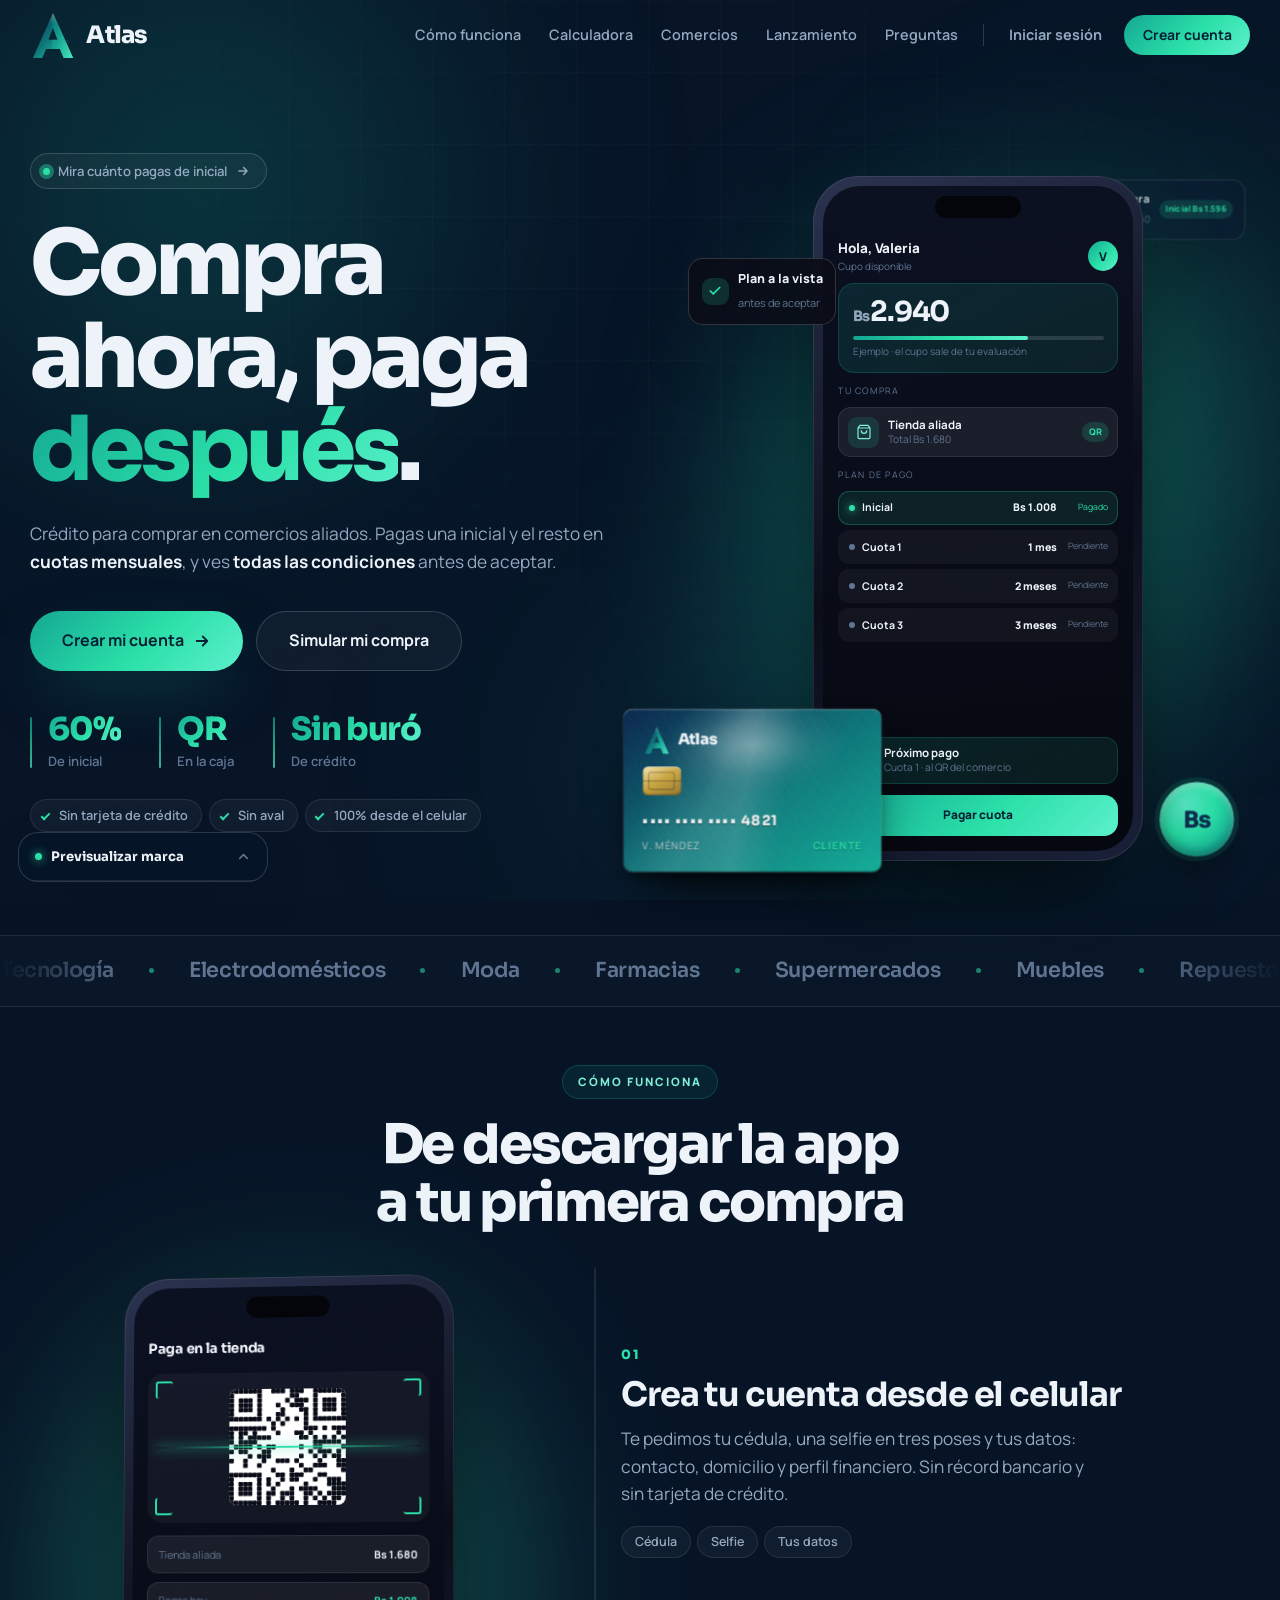
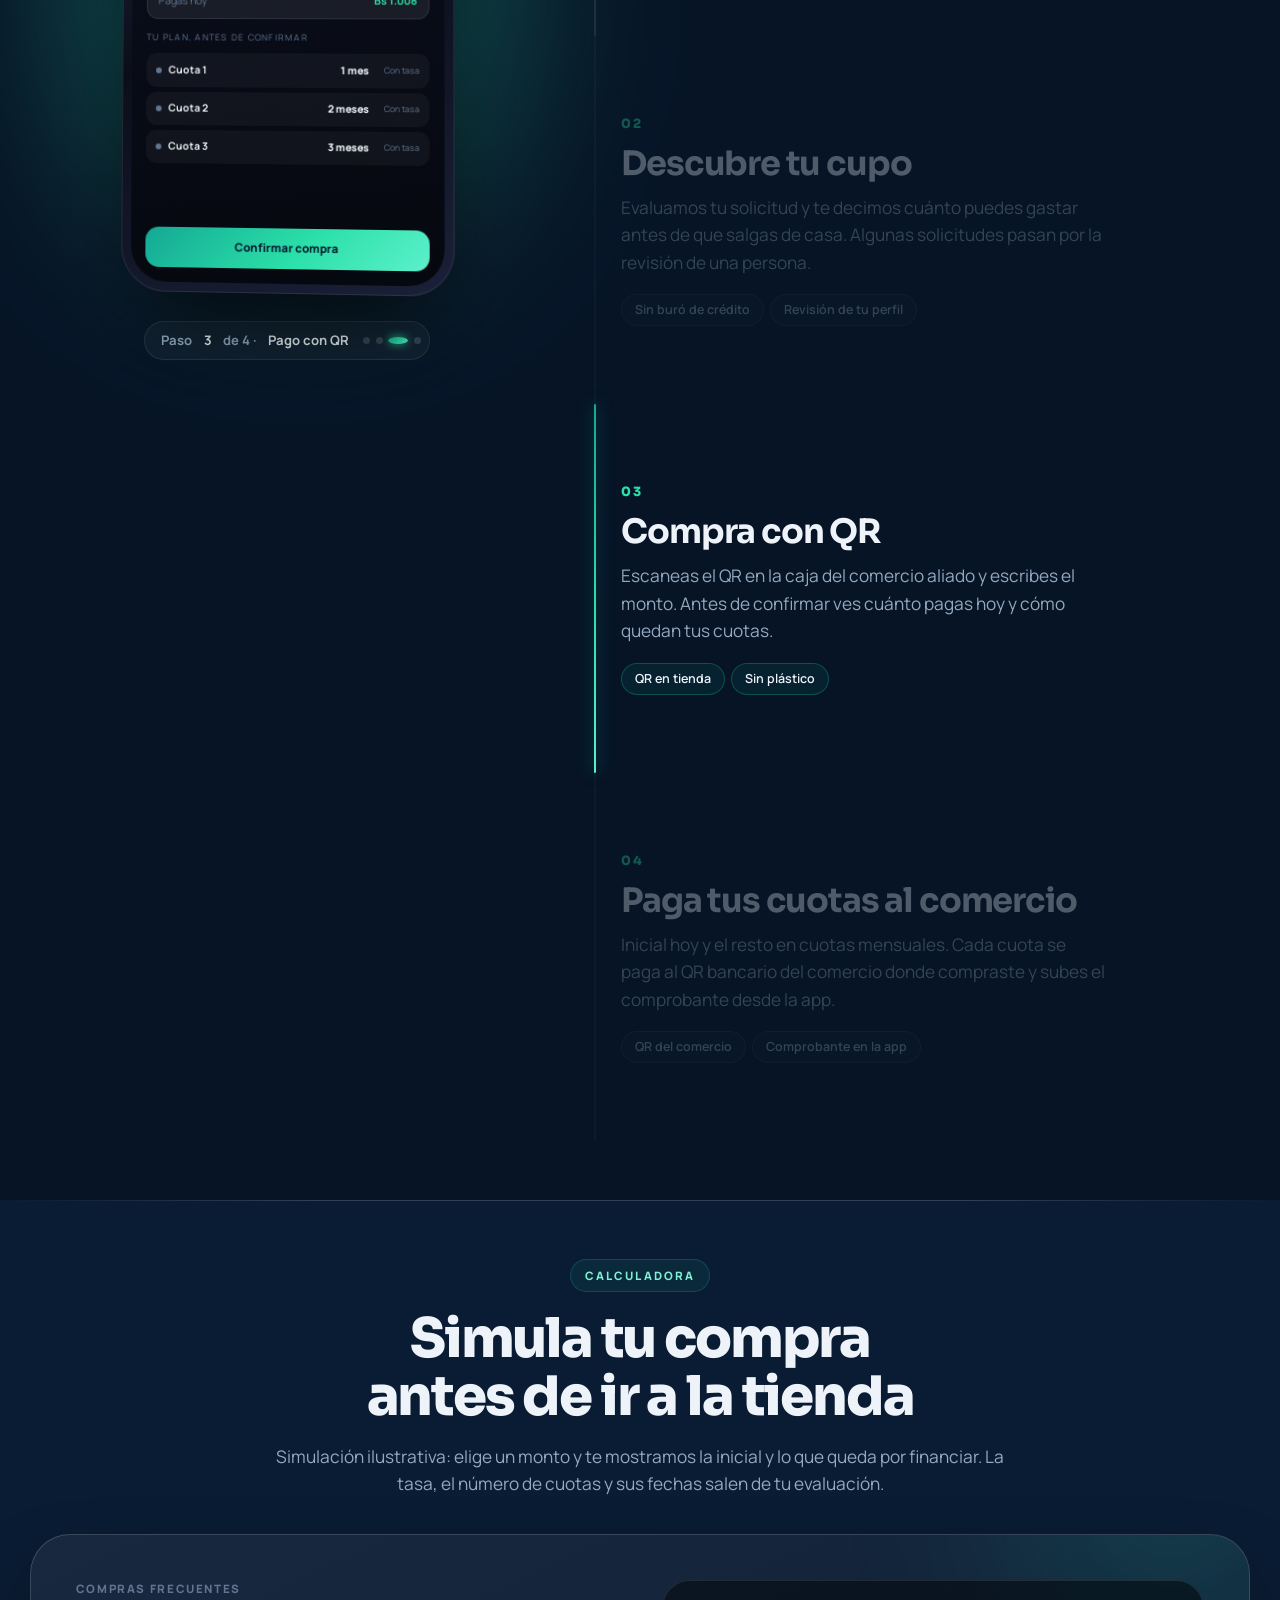
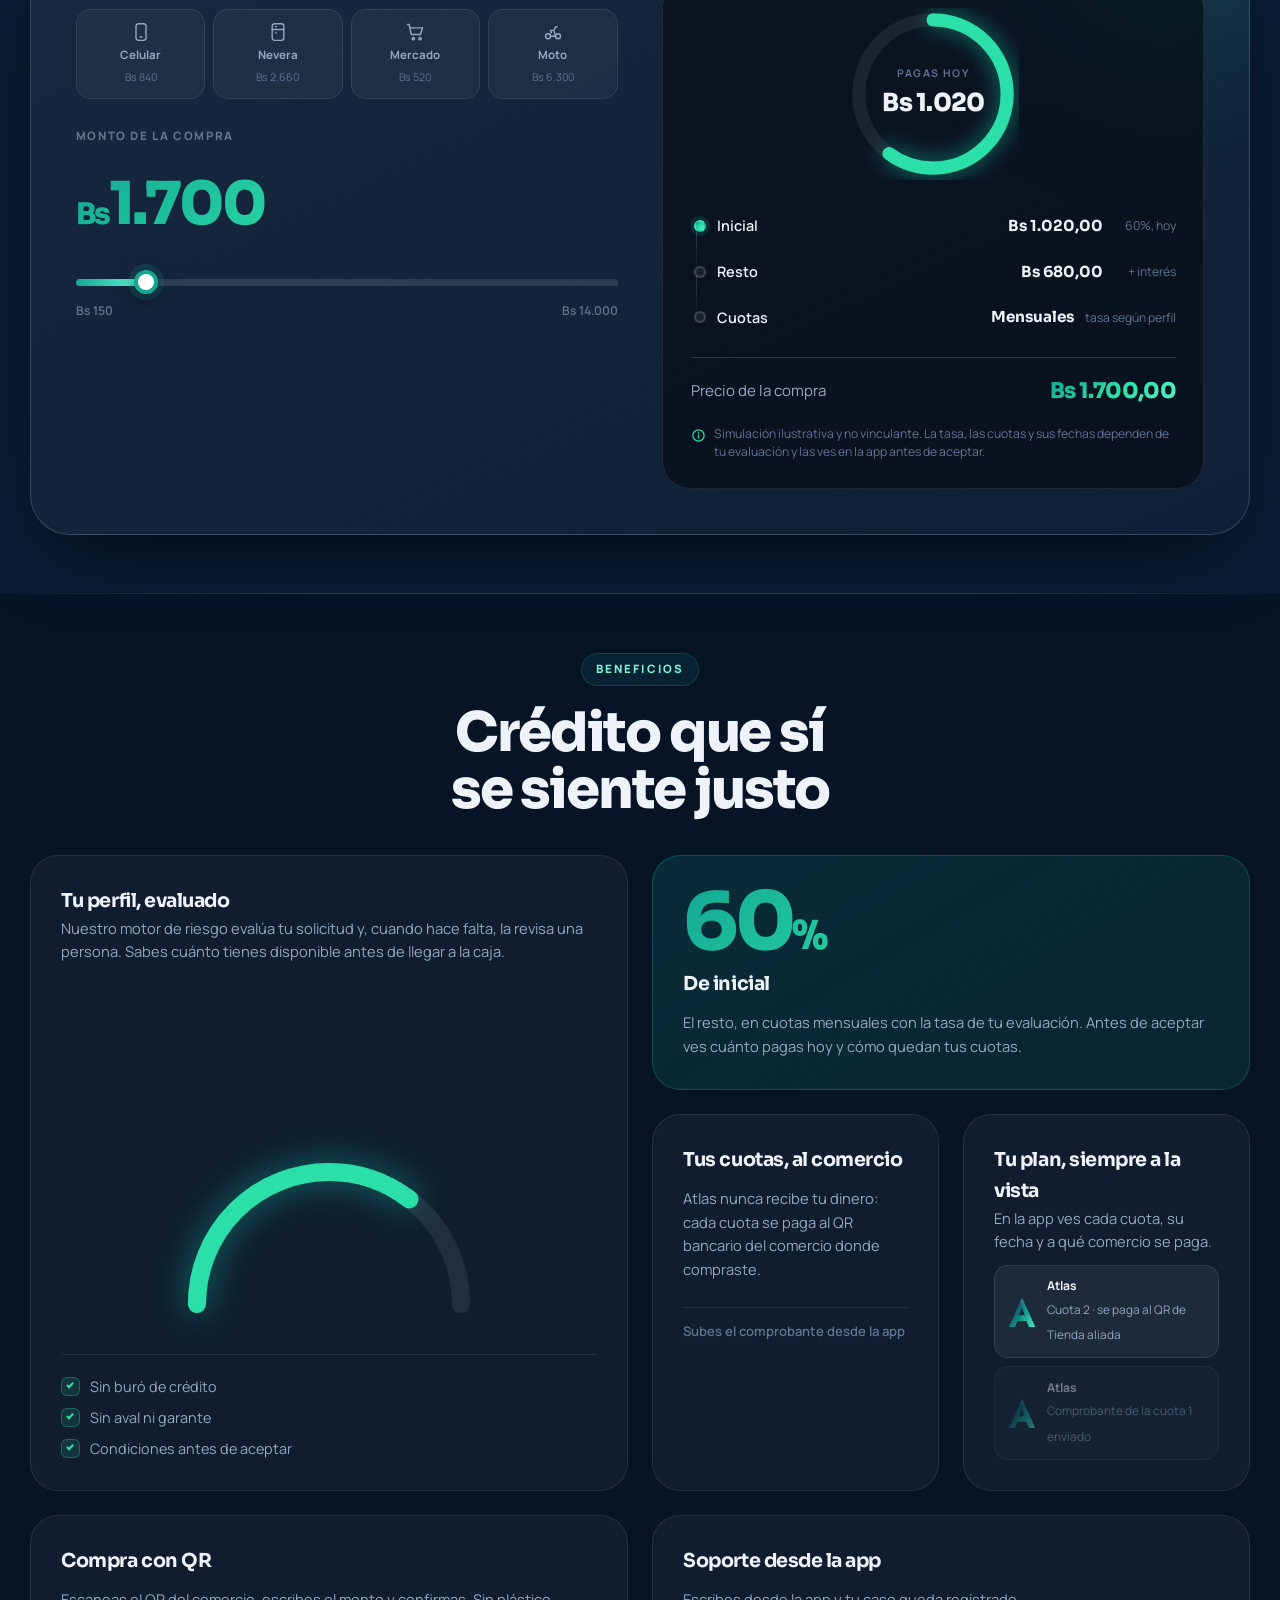
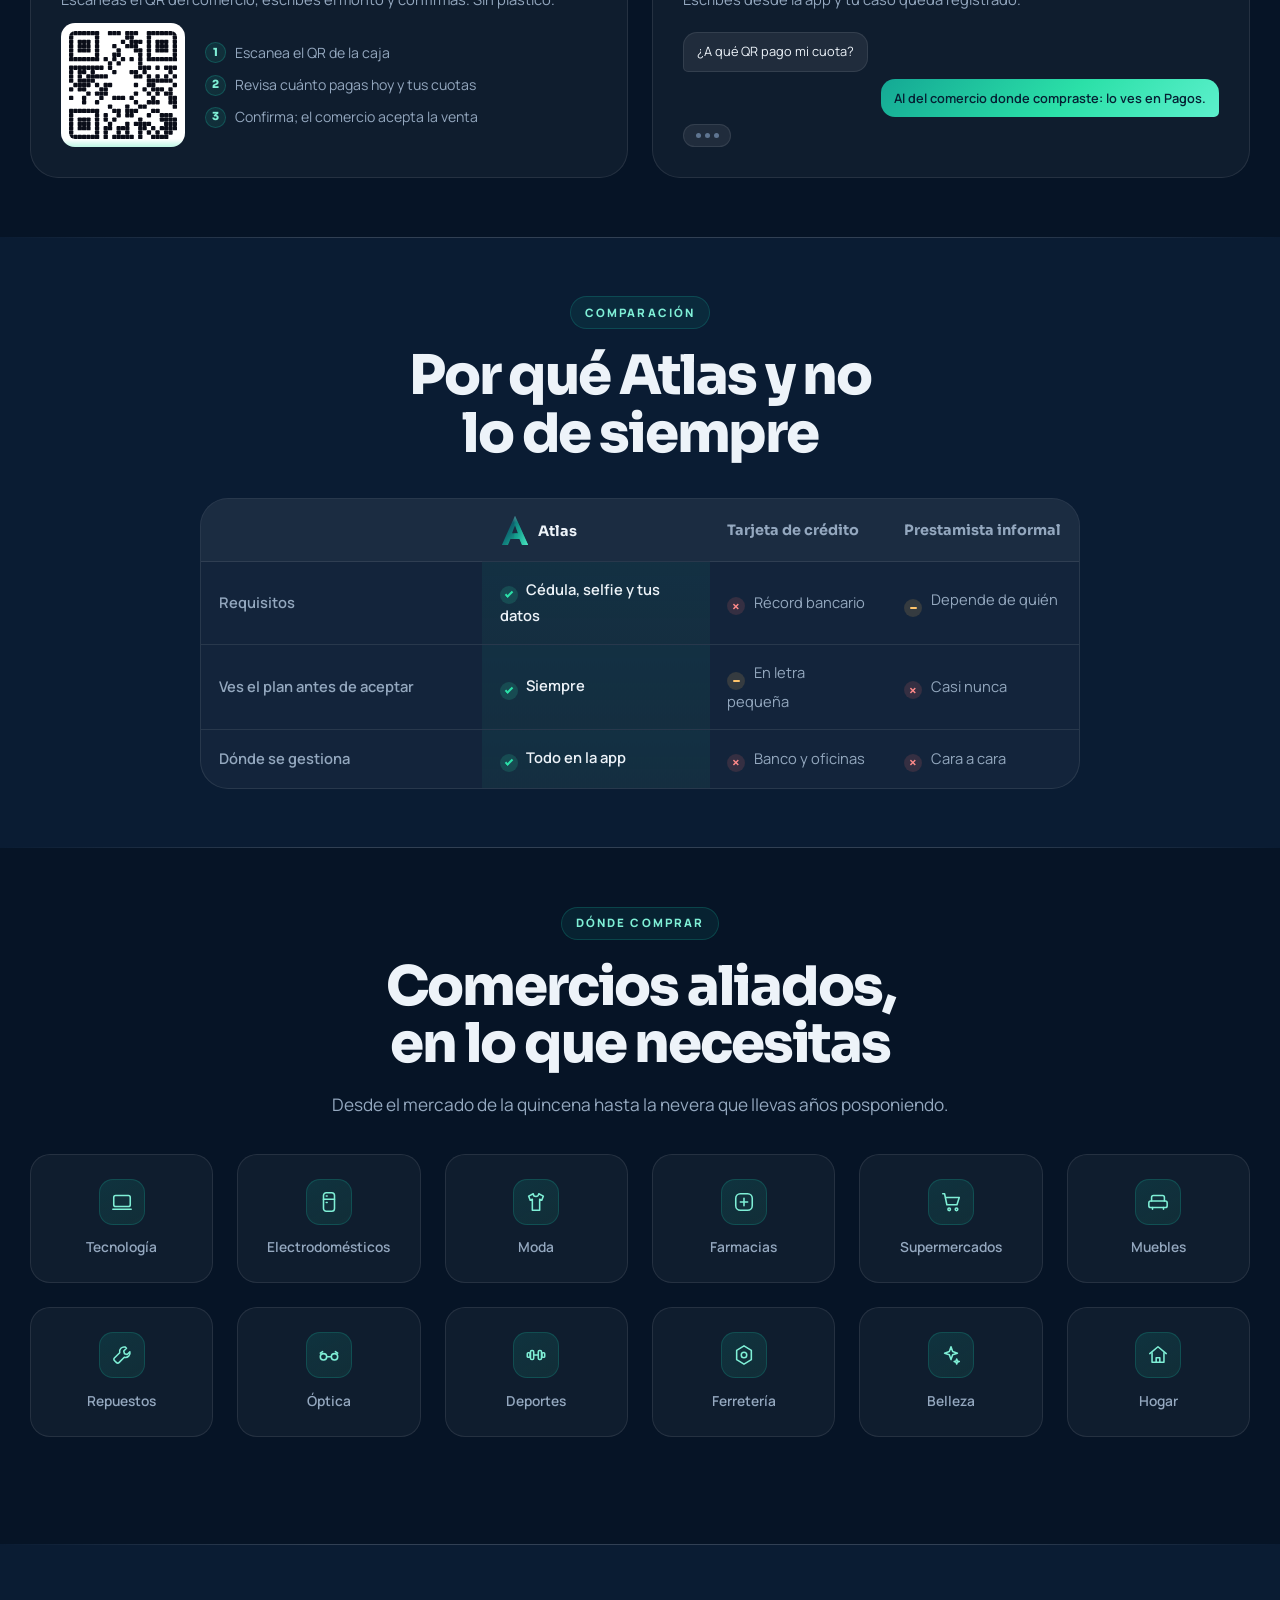
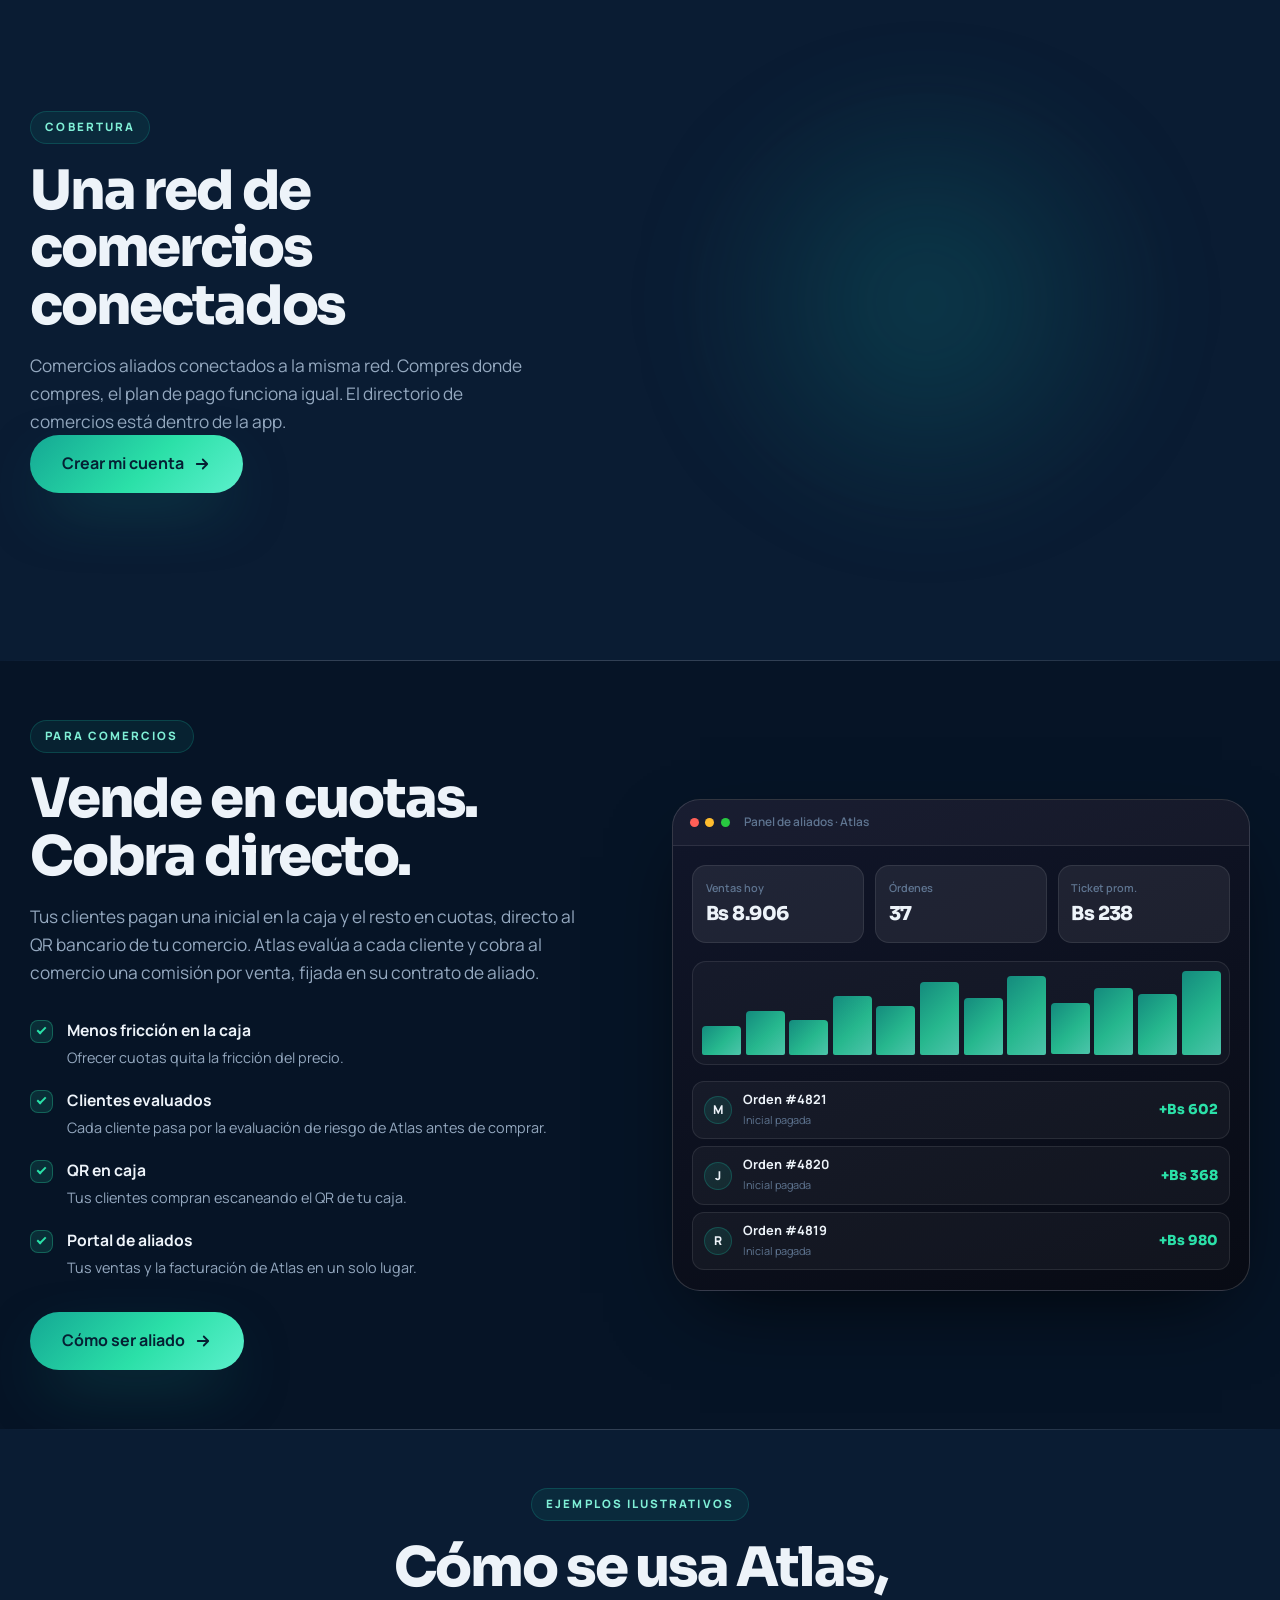
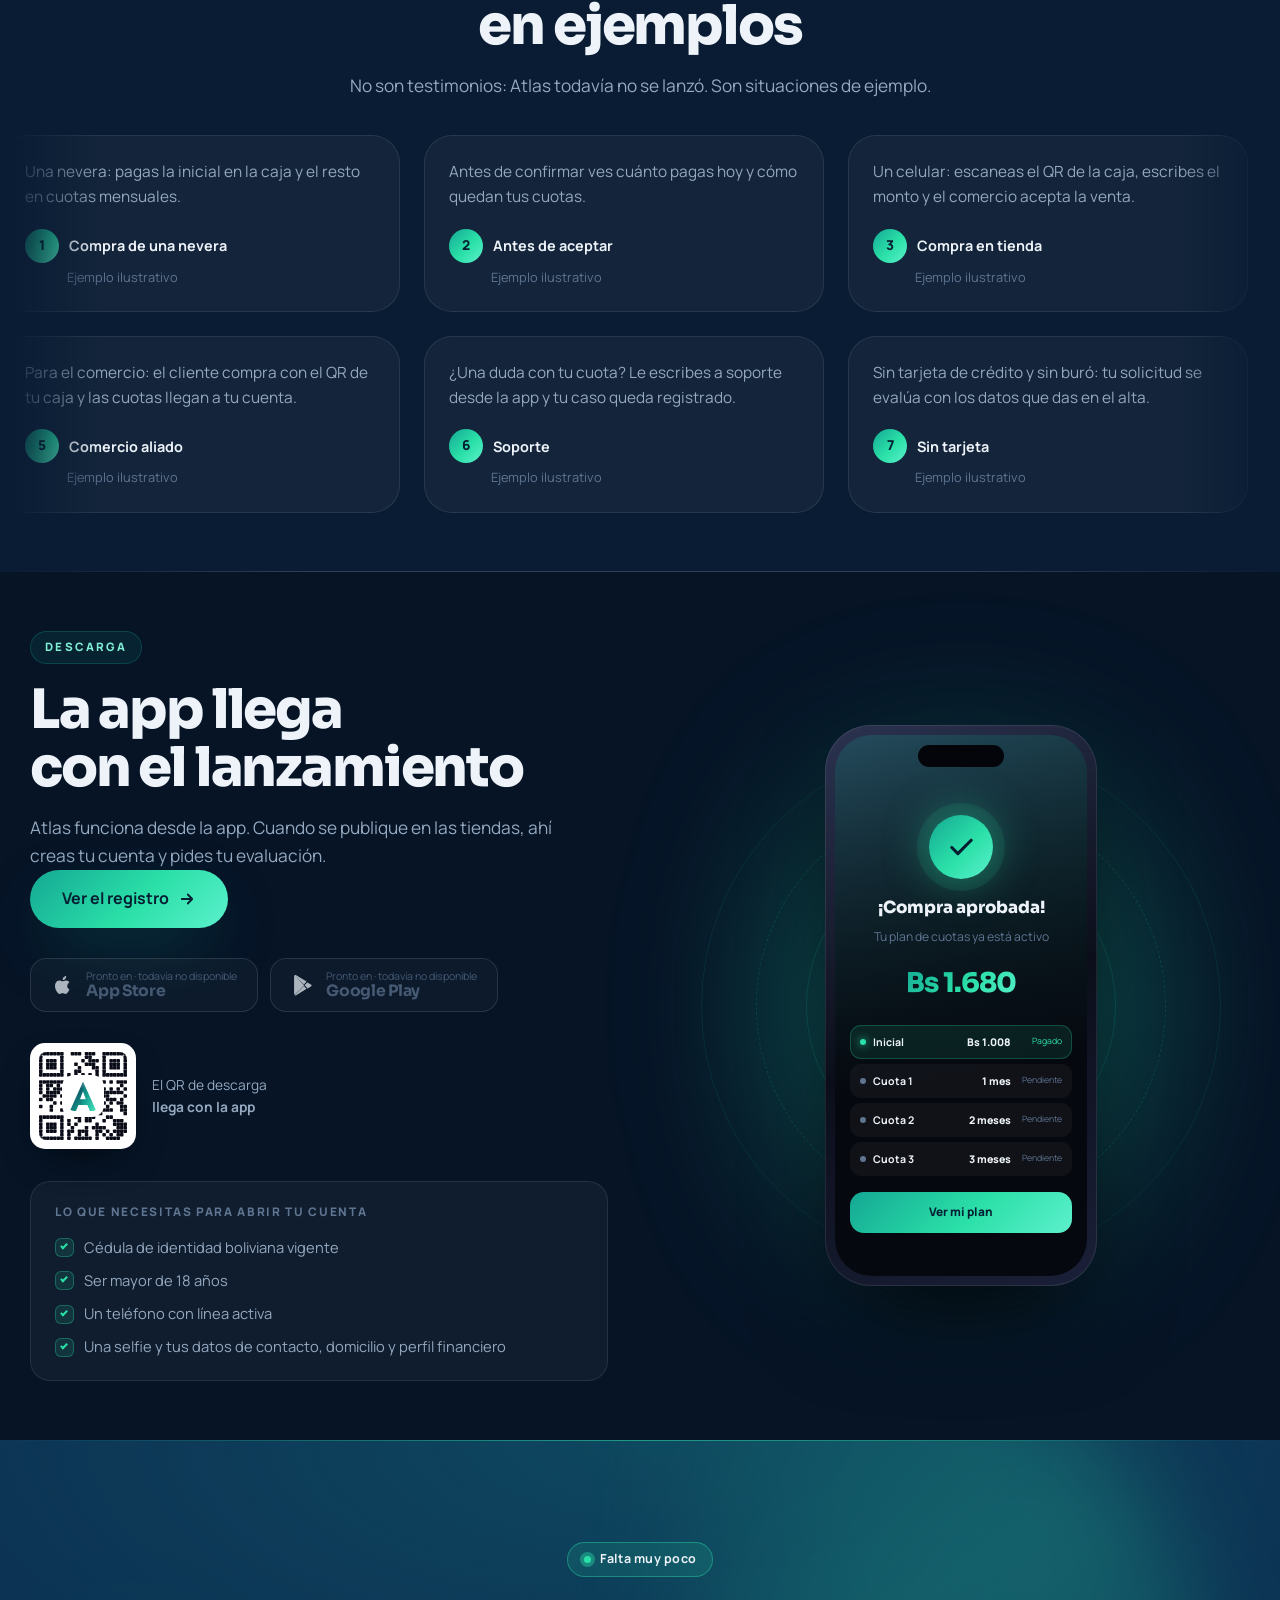
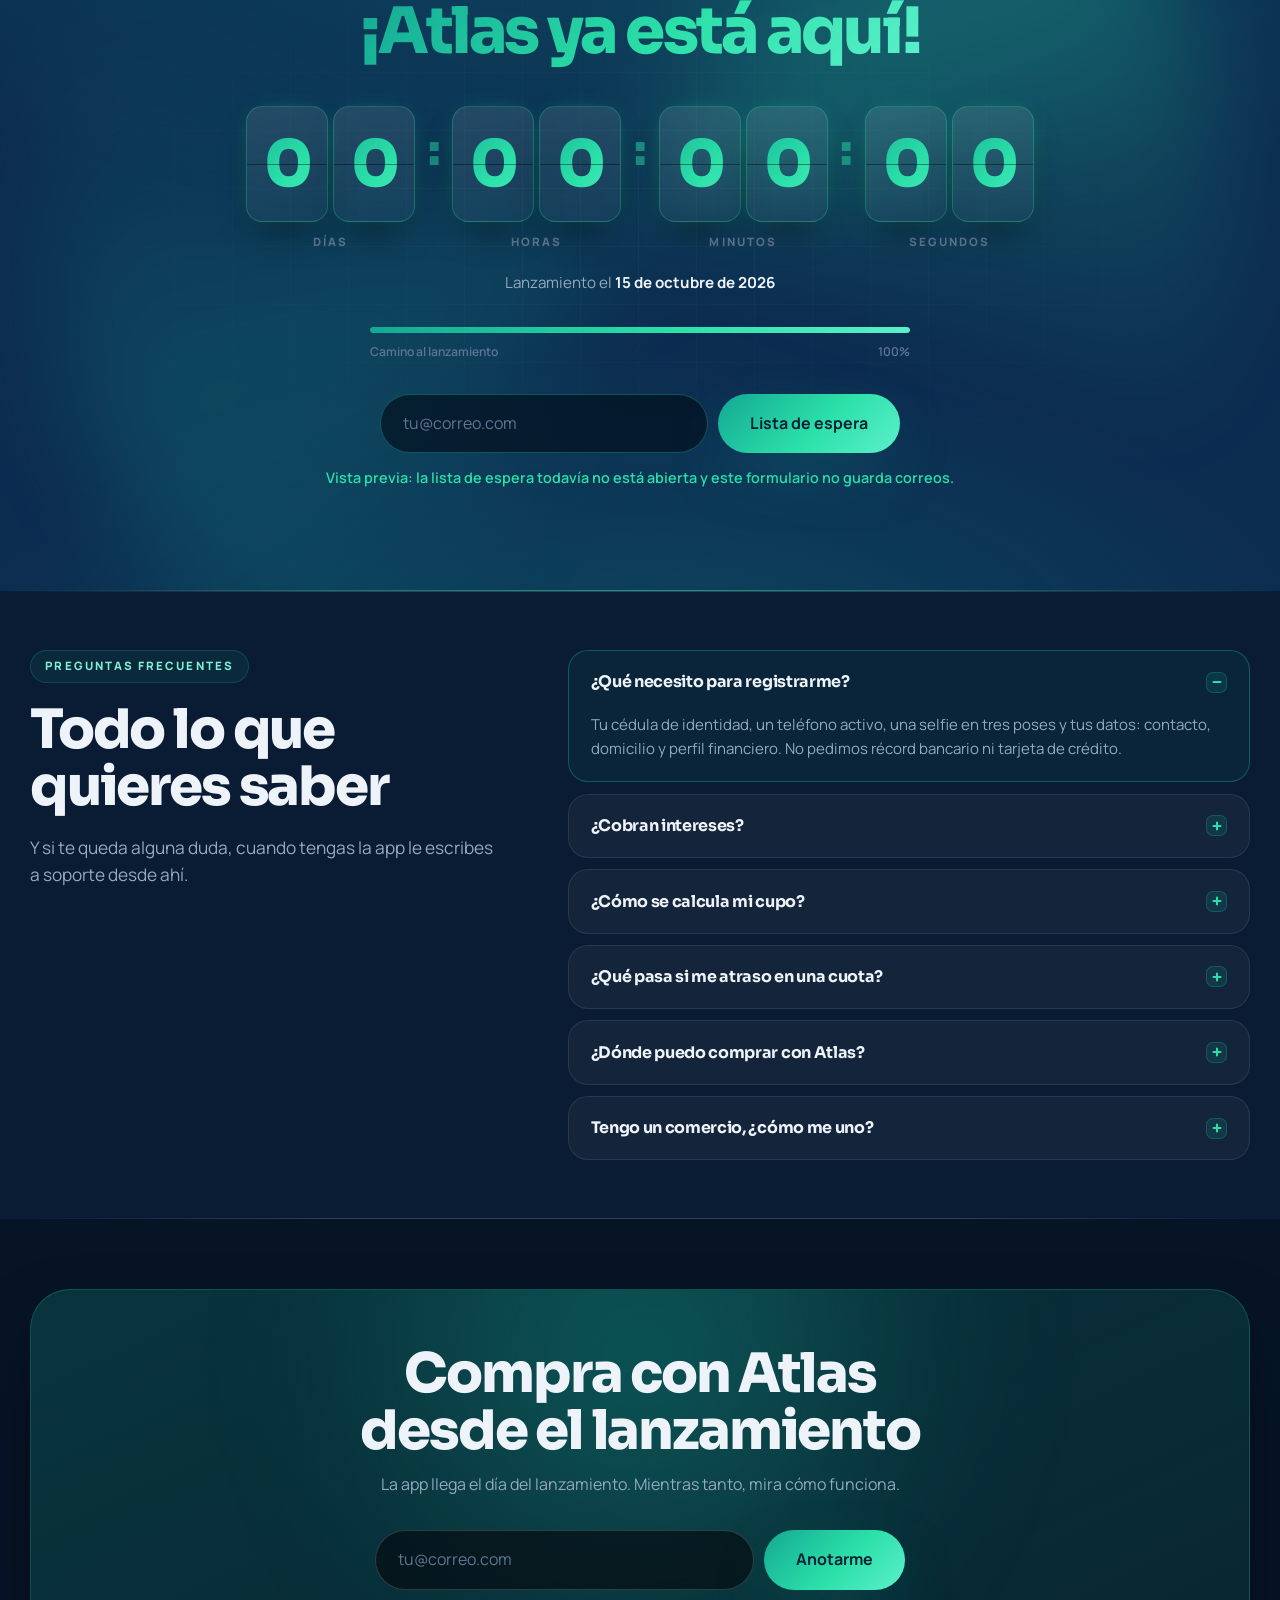
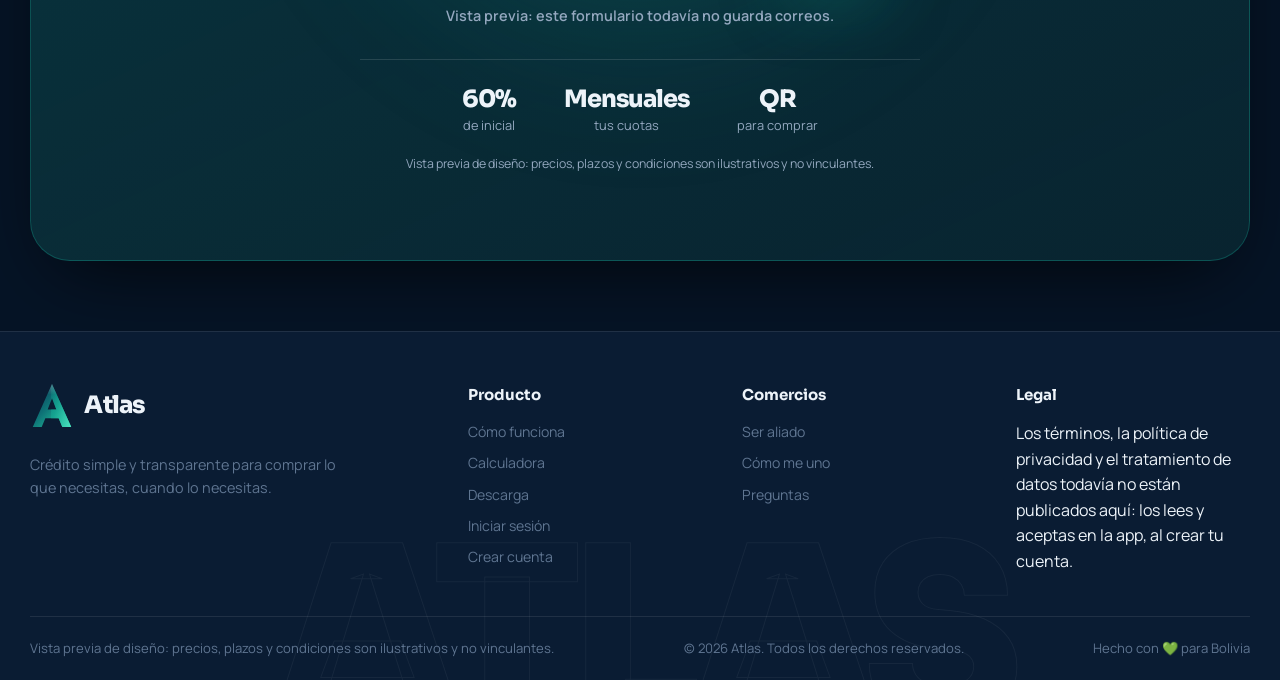
==== commit dcaba72e: "feat(landing): enlaces a la app web, Dockerfile y dominio de TEST (sin promesas) (#3) * feat(landing" ====
--- a/index.html
+++ b/index.html
@@ -4,15 +4,15 @@
 <meta charset="UTF-8">
 <meta name="viewport" content="width=device-width, initial-scale=1, viewport-fit=cover">
 <meta name="theme-color" content="#061426">
-<title>Atlas — Compra ahora, paga después | Crédito instantáneo</title>
-<meta name="description" content="Atlas te aprueba un crédito en segundos para comprar en cientos de tiendas. Pagas una inicial y el resto en 3 cuotas quincenales, sin intereses y sin tarjeta de crédito.">
+<title>Atlas — Compra ahora, paga después | Crédito en cuotas</title>
+<meta name="description" content="Atlas es un crédito para comprar en comercios aliados de Bolivia: pagas una inicial y el resto en cuotas mensuales, sin tarjeta de crédito. Las condiciones dependen de tu perfil y las ves antes de aceptar.">
 
 <link rel="canonical" href="https://atlas.landing.test.arauzsoftware.com/">
 <meta property="og:type" content="website">
 <meta property="og:url" content="https://atlas.landing.test.arauzsoftware.com/">
 <meta property="og:locale" content="es_BO">
 <meta property="og:title" content="Atlas — Compra ahora, paga después">
-<meta property="og:description" content="Crédito instantáneo. Inicial + 3 cuotas quincenales. 0% intereses.">
+<meta property="og:description" content="Compra en comercios aliados y paga en cuotas. Ves las condiciones antes de aceptar.">
 <meta property="og:image" content="https://atlas.landing.test.arauzsoftware.com/assets/img/logo-app.png">
 <meta name="twitter:card" content="summary_large_image">
 
@@ -130,7 +130,6 @@
       <span class="nav__pill" id="navPill" aria-hidden="true"></span>
       <a href="#tour" class="nav__link">Cómo funciona</a>
       <a href="#calculadora" class="nav__link">Calculadora</a>
-      <a href="#niveles" class="nav__link">Niveles</a>
       <a href="#comercios" class="nav__link">Comercios</a>
       <a href="#lanzamiento" class="nav__link">Lanzamiento</a>
       <a href="#faq" class="nav__link">Preguntas</a>
@@ -153,17 +152,17 @@
 
   <div class="wrap hero__grid">
     <div class="hero__copy">
-      <a href="#niveles" class="tag" data-anim="fade" style="--d:0ms">
+      <a href="#calculadora" class="tag" data-anim="fade" style="--d:0ms">
         <span class="tag__dot"></span>
-        Sube de nivel y paga menos inicial
+        Mira cuánto pagas de inicial
         <svg viewBox="0 0 24 24" fill="none" stroke="currentColor" stroke-width="2.5" stroke-linecap="round" stroke-linejoin="round"><path d="M5 12h14M13 6l6 6-6 6"/></svg>
       </a>
 
       <h1 class="hero__title" data-split>Compra ahora, paga <em>después</em>.</h1>
 
       <p class="hero__lead" data-anim="fade" style="--d:520ms">
-        Crédito aprobado en segundos para comprar en cientos de tiendas aliadas.
-        Pagas una inicial y el resto en <strong>3 cuotas quincenales</strong>, con <strong>0% de intereses</strong>.
+        Crédito para comprar en comercios aliados. Pagas una inicial y el resto en
+        <strong>cuotas mensuales</strong>, y ves <strong>todas las condiciones</strong> antes de aceptar.
       </p>
 
       <div class="hero__cta" data-anim="fade" style="--d:620ms">
@@ -171,21 +170,24 @@
           <span>Crear mi cuenta</span>
           <svg viewBox="0 0 24 24" fill="none" stroke="currentColor" stroke-width="2.4" stroke-linecap="round" stroke-linejoin="round"><path d="M5 12h14M13 6l6 6-6 6"/></svg>
         </a>
-        <a href="#calculadora" class="btn btn--line btn--lg" data-magnetic><span>Calcular mis cuotas</span></a>
+        <a href="#calculadora" class="btn btn--line btn--lg" data-magnetic><span>Simular mi compra</span></a>
       </div>
 
       <ul class="hero__proof" data-anim="fade" style="--d:720ms">
-        <li><b data-count="60" data-suffix="s"></b><span>Aprobación</span></li>
-        <li><b data-count="0" data-suffix="%"></b><span>Intereses</span></li>
-        <li><b data-count="500" data-suffix="+"></b><span>Comercios</span></li>
+        <li><b data-count="60" data-suffix="%"></b><span>De inicial</span></li>
+        <li><b>QR</b><span>En la caja</span></li>
+        <li><b>Sin buró</b><span>De crédito</span></li>
       </ul>
 
       <ul class="hero__chips" data-anim="fade" style="--d:800ms">
         <li>Sin tarjeta de crédito</li>
-        <li>Sin papeleo</li>
         <li>Sin aval</li>
         <li>100% desde el celular</li>
       </ul>
+
+      <p class="hero__note preview-note" data-anim="fade" style="--d:860ms">
+        Vista previa de diseño: precios, plazos y condiciones son ilustrativos y no vinculantes.
+      </p>
     </div>
 
     <div class="hero__stage" data-anim="rise" style="--d:400ms">
@@ -204,7 +206,7 @@
               </div>
               <span class="acard__chip"></span>
               <div class="acard__no">•••• •••• •••• 4821</div>
-              <div class="acard__bot"><span>V. MÉNDEZ</span><b>NIVEL 3</b></div>
+              <div class="acard__bot"><span>V. MÉNDEZ</span><b>CLIENTE</b></div>
             </div>
           </div>
         </div>
@@ -224,15 +226,8 @@
                 <svg viewBox="0 0 24 24" fill="none" stroke="currentColor" stroke-width="1.7" stroke-linecap="round"><rect x="5" y="2" width="14" height="20" rx="3"/><path d="M5 9h14M9 5.5h1M9 13h1"/></svg>
               </span>
               <div><b>Nevera</b><em>Bs 2.660</em></div>
-              <span class="buy__q">4 × Bs 665</span>
+              <span class="buy__q">Inicial Bs 1.596</span>
             </div>
-          </div>
-        </div>
-
-        <!-- Sello de 0% -->
-        <div class="fo fo--zero" style="--x:101%;--y:57%;--z:-20px;--p:56px">
-          <div class="fo__in" style="--dur:6.5s;--delay:.3s">
-            <div class="zero"><b>0%</b><span>interés</span></div>
           </div>
         </div>
 
@@ -253,7 +248,7 @@
               <div class="ui__hero-card">
                 <p class="ui__amount"><i>Bs</i><b data-count="2940" data-money></b></p>
                 <div class="ui__track"><i style="--w:70%"></i></div>
-                <p class="ui__mut">Nivel 3 · usado Bs 1.260 de Bs 4.200</p>
+                <p class="ui__mut">Ejemplo · el cupo sale de tu evaluación</p>
               </div>
 
               <p class="ui__label">Tu compra</p>
@@ -262,23 +257,22 @@
                   <svg viewBox="0 0 24 24" fill="none" stroke="currentColor" stroke-width="1.8" stroke-linecap="round"><path d="M6 2 3 6v14a2 2 0 0 0 2 2h14a2 2 0 0 0 2-2V6l-3-4H6ZM3 6h18M16 10a4 4 0 0 1-8 0"/></svg>
                 </span>
                 <span class="ui__grow"><b>Tienda aliada</b><em>Total Bs 1.680</em></span>
-                <span class="ui__chip">0%</span>
+                <span class="ui__chip">QR</span>
               </div>
 
               <p class="ui__label">Plan de pago</p>
               <ul class="ui__plan">
-                <li class="paid"><i></i><b>Inicial</b><em>Bs 672</em><u>Pagado</u></li>
-                <li><i></i><b>Cuota 1</b><em>Bs 336</em><u>15 días</u></li>
-                <li><i></i><b>Cuota 2</b><em>Bs 336</em><u>30 días</u></li>
-                <li><i></i><b>Cuota 3</b><em>Bs 336</em><u>45 días</u></li>
+                <li class="paid"><i></i><b>Inicial</b><em>Bs 1.008</em><u>Pagado</u></li>
+                <li><i></i><b>Cuota 1</b><em>1 mes</em><u>Pendiente</u></li>
+                <li><i></i><b>Cuota 2</b><em>2 meses</em><u>Pendiente</u></li>
+                <li><i></i><b>Cuota 3</b><em>3 meses</em><u>Pendiente</u></li>
               </ul>
 
               <div class="ui__next">
                 <span class="ui__ico ui__ico--sm">
                   <svg viewBox="0 0 24 24" fill="none" stroke="currentColor" stroke-width="1.9" stroke-linecap="round"><rect x="3" y="5" width="18" height="16" rx="3"/><path d="M3 10h18M8 3v4M16 3v4"/></svg>
                 </span>
-                <span class="ui__grow"><b>Próximo pago</b><em>Cuota 1 · en 15 días</em></span>
-                <b class="ui__next-amt">Bs 336</b>
+                <span class="ui__grow"><b>Próximo pago</b><em>Cuota 1 · al QR del comercio</em></span>
               </div>
 
               <span class="ui__btn">Pagar cuota</span>
@@ -288,7 +282,7 @@
 
         <div class="hover-card hover-card--a" aria-hidden="true">
           <span class="hover-card__ico ok"><svg viewBox="0 0 24 24" fill="none" stroke="currentColor" stroke-width="3" stroke-linecap="round" stroke-linejoin="round"><path d="M20 6 9 17l-5-5"/></svg></span>
-          <span><b>Aprobado</b><em>en 42 segundos</em></span>
+          <span><b>Plan a la vista</b><em>antes de aceptar</em></span>
         </div>
       </div>
 
@@ -314,7 +308,7 @@
   <div class="wrap">
     <header class="head" data-anim="rise">
       <span class="eyebrow">Cómo funciona</span>
-      <h2 class="h2">De descargar la app<br>a comprar, en minutos</h2>
+      <h2 class="h2">De descargar la app<br>a tu primera compra</h2>
     </header>
 
     <div class="tour__grid">
@@ -349,10 +343,10 @@
                   <span class="badge-ok">
                     <svg viewBox="0 0 24 24" fill="none" stroke="currentColor" stroke-width="2.6" stroke-linecap="round" stroke-linejoin="round"><path d="M20 6 9 17l-5-5"/></svg>
                   </span>
-                  <p class="scr__title">Cupo aprobado</p>
-                  <p class="scr__big">Bs 4.200</p>
-                  <p class="scr__mut">Nivel 3 · inicial de 40%</p>
-                  <div class="scr__pills"><span>Sin tarjeta</span><span>0% interés</span></div>
+                  <p class="scr__title">Tu evaluación</p>
+                  <p class="scr__big">60%</p>
+                  <p class="scr__mut">de inicial en cada compra</p>
+                  <div class="scr__pills"><span>Sin tarjeta</span><span>Cupo según tu perfil</span></div>
                 </div>
               </div>
 
@@ -366,13 +360,13 @@
                   <span class="viewfinder__beam"></span>
                 </div>
                 <div class="scr__field"><span>Tienda aliada</span><b>Bs 1.680</b></div>
-                <div class="scr__field"><span>Pagas hoy</span><b class="mint">Bs 672</b></div>
+                <div class="scr__field"><span>Pagas hoy</span><b class="mint">Bs 1.008</b></div>
 
                 <p class="ui__label">Tu plan, antes de confirmar</p>
                 <ul class="ui__plan">
-                  <li><i></i><b>Cuota 1</b><em>Bs 336</em><u>15 días</u></li>
-                  <li><i></i><b>Cuota 2</b><em>Bs 336</em><u>30 días</u></li>
-                  <li><i></i><b>Cuota 3</b><em>Bs 336</em><u>45 días</u></li>
+                  <li><i></i><b>Cuota 1</b><em>1 mes</em><u>Con tasa</u></li>
+                  <li><i></i><b>Cuota 2</b><em>2 meses</em><u>Con tasa</u></li>
+                  <li><i></i><b>Cuota 3</b><em>3 meses</em><u>Con tasa</u></li>
                 </ul>
 
                 <span class="ui__btn">Confirmar compra</span>
@@ -382,23 +376,23 @@
               <div class="scr" data-scr="3">
                 <p class="scr__title">Tu plan de pago</p>
                 <div class="ui__hero-card ui__hero-card--sm">
-                  <p class="ui__mut">Restante</p>
-                  <p class="ui__amount"><i>Bs</i><b>1.008</b></p>
-                  <div class="ui__track"><i style="--w:40%"></i></div>
+                  <p class="ui__mut">Capital financiado</p>
+                  <p class="ui__amount"><i>Bs</i><b>672</b></p>
+                  <div class="ui__track"><i style="--w:33%"></i></div>
                 </div>
                 <ul class="ui__plan">
-                  <li class="paid"><i></i><b>Inicial</b><em>Bs 672</em><u>Pagado</u></li>
-                  <li class="paid"><i></i><b>Cuota 1</b><em>Bs 336</em><u>Pagado</u></li>
-                  <li><i></i><b>Cuota 2</b><em>Bs 336</em><u>en 12 días</u></li>
-                  <li><i></i><b>Cuota 3</b><em>Bs 336</em><u>en 27 días</u></li>
+                  <li class="paid"><i></i><b>Inicial</b><em>Bs 1.008</em><u>Pagado</u></li>
+                  <li class="paid"><i></i><b>Cuota 1</b><em>1 mes</em><u>Pagado</u></li>
+                  <li><i></i><b>Cuota 2</b><em>2 meses</em><u>Pendiente</u></li>
+                  <li><i></i><b>Cuota 3</b><em>3 meses</em><u>Pendiente</u></li>
                 </ul>
                 <div class="ui__next">
                   <span class="ui__ico ui__ico--sm">
                     <svg viewBox="0 0 24 24" fill="none" stroke="currentColor" stroke-width="1.9" stroke-linecap="round" stroke-linejoin="round"><path d="M3 17l6-6 4 4 7-7M21 8v6M21 8h-6"/></svg>
                   </span>
-                  <span class="ui__grow"><b>Progreso a Nivel 4</b><em>2 de 3 pagos puntuales</em></span>
+                  <span class="ui__grow"><b>Próxima cuota</b><em>Al QR bancario del comercio</em></span>
                 </div>
-                <p class="scr__status ok"><i></i>Vas al día. Subes a Nivel 4 pronto.</p>
+                <p class="scr__status ok"><i></i>Vas al día.</p>
               </div>
 
             </div>
@@ -415,31 +409,31 @@
       <ol class="tour__steps">
         <li class="tour__step" data-step="0">
           <span class="tour__idx">01</span>
-          <h3>Regístrate en 2 minutos</h3>
-          <p>Solo tu cédula y un selfie. Validamos tu identidad al instante, sin papeleo,
-             sin récord bancario y sin tarjeta de crédito.</p>
-          <ul class="tour__tags"><li>Cédula</li><li>Selfie</li><li>Menos de 2 minutos</li></ul>
+          <h3>Crea tu cuenta desde el celular</h3>
+          <p>Te pedimos tu cédula, una selfie en tres poses y tus datos: contacto, domicilio y
+             perfil financiero. Sin récord bancario y sin tarjeta de crédito.</p>
+          <ul class="tour__tags"><li>Cédula</li><li>Selfie</li><li>Tus datos</li></ul>
         </li>
         <li class="tour__step" data-step="1">
           <span class="tour__idx">02</span>
           <h3>Descubre tu cupo</h3>
-          <p>Te decimos cuánto puedes gastar y qué inicial te toca según tu nivel,
-             antes de que salgas de casa.</p>
-          <ul class="tour__tags"><li>Cupo al instante</li><li>Sin buró de crédito</li><li>Sin costo</li></ul>
+          <p>Evaluamos tu solicitud y te decimos cuánto puedes gastar antes de que salgas de casa.
+             Algunas solicitudes pasan por la revisión de una persona.</p>
+          <ul class="tour__tags"><li>Sin buró de crédito</li><li>Revisión de tu perfil</li></ul>
         </li>
         <li class="tour__step" data-step="2">
           <span class="tour__idx">03</span>
           <h3>Compra con QR</h3>
-          <p>Escaneas en la caja de la tienda aliada o compras online. Ves el plan de pago
-             completo antes de confirmar nada.</p>
-          <ul class="tour__tags"><li>QR en tienda</li><li>Compra online</li><li>Sin plástico</li></ul>
+          <p>Escaneas el QR en la caja del comercio aliado y escribes el monto. Antes de confirmar
+             ves cuánto pagas hoy y cómo quedan tus cuotas.</p>
+          <ul class="tour__tags"><li>QR en tienda</li><li>Sin plástico</li></ul>
         </li>
         <li class="tour__step" data-step="3">
           <span class="tour__idx">04</span>
-          <h3>Paga a tu ritmo y sube</h3>
-          <p>Inicial hoy y el resto en 3 cuotas quincenales. Cada pago puntual te sube de nivel:
-             más cupo y menos inicial.</p>
-          <ul class="tour__tags"><li>QR simple</li><li>Transferencia</li><li>Tarjeta de débito</li></ul>
+          <h3>Paga tus cuotas al comercio</h3>
+          <p>Inicial hoy y el resto en cuotas mensuales. Cada cuota se paga al QR bancario del
+             comercio donde compraste y subes el comprobante desde la app.</p>
+          <ul class="tour__tags"><li>QR del comercio</li><li>Comprobante en la app</li></ul>
         </li>
       </ol>
     </div>
@@ -451,11 +445,12 @@
   <div class="wrap">
     <header class="head" data-anim="rise">
       <span class="eyebrow">Calculadora</span>
-      <h2 class="h2">Mira tus cuotas<br>antes de comprar</h2>
-      <p class="lead">Elige el monto y tu nivel. Te mostramos las fechas exactas de cada pago.</p>
+      <h2 class="h2">Simula tu compra<br>antes de ir a la tienda</h2>
+      <p class="lead">Simulación ilustrativa: elige un monto y te mostramos la inicial y lo que queda
+         por financiar. La tasa, el número de cuotas y sus fechas salen de tu evaluación.</p>
     </header>
 
-    <div class="calc" data-anim="rise">
+    <div class="calc" data-anim="rise" data-initial="0.6">
       <div class="calc__left">
         <p class="calc__mini">Compras frecuentes</p>
         <div class="presets">
@@ -480,23 +475,9 @@
         <label class="calc__mini calc__mini--mt" for="amount">Monto de la compra</label>
         <p class="calc__value"><i>Bs</i><output id="amountOut">1.700</output></p>
         <input type="range" id="amount" class="slider" min="150" max="14000" step="50" value="1700"
-               aria-label="Monto de la compra en dólares">
+               aria-label="Monto de la compra en bolivianos">
         <div class="calc__legend"><span>Bs 150</span><span>Bs 14.000</span></div>
 
-        <p class="calc__mini calc__mini--mt">Tu nivel Atlas</p>
-        <div class="chips" role="radiogroup" aria-label="Nivel Atlas">
-          <!-- Radiogrupo ARIA a propósito y no <input type="radio">: cada opción muestra el nivel y su
-               porcentaje con su propio estilo. Cumple el patrón completo (flechas y un único tabindex),
-               que es lo que pide la regla prefer-native-element. -->
-          <!-- [html-validate-disable-next prefer-native-element] -->
-          <button type="button" tabindex="-1" class="chip" role="radio" aria-checked="false" data-initial="0.6"><b>N1</b>60%</button>
-          <!-- [html-validate-disable-next prefer-native-element] -->
-          <button type="button" tabindex="-1" class="chip" role="radio" aria-checked="false" data-initial="0.5"><b>N2</b>50%</button>
-          <!-- [html-validate-disable-next prefer-native-element] -->
-          <button type="button" tabindex="0" class="chip on" role="radio" aria-checked="true" data-initial="0.4"><b>N3</b>40%</button>
-          <!-- [html-validate-disable-next prefer-native-element] -->
-          <button type="button" tabindex="-1" class="chip" role="radio" aria-checked="false" data-initial="0.3"><b>N4</b>30%</button>
-        </div>
       </div>
 
       <div class="calc__right" aria-live="polite">
@@ -512,24 +493,23 @@
           </svg>
           <div class="donut__mid">
             <span>Pagas hoy</span>
-            <strong>Bs <em id="initOut">672</em></strong>
+            <strong>Bs <em id="initOut">1.020</em></strong>
           </div>
         </div>
 
         <ol class="timeline" id="timeline">
-          <li><span class="timeline__dot is-now"></span><b>Inicial</b><em id="tl0">Bs 672</em><u id="d0">hoy</u></li>
-          <li><span class="timeline__dot"></span><b>Cuota 1</b><em class="q">Bs 336</em><u id="d1"></u></li>
-          <li><span class="timeline__dot"></span><b>Cuota 2</b><em class="q">Bs 336</em><u id="d2"></u></li>
-          <li><span class="timeline__dot"></span><b>Cuota 3</b><em class="q">Bs 336</em><u id="d3"></u></li>
+          <li><span class="timeline__dot is-now"></span><b>Inicial</b><em id="tl0">Bs 1.020</em><u>60%, hoy</u></li>
+          <li><span class="timeline__dot"></span><b>Resto</b><em id="finOut">Bs 680</em><u>+ interés</u></li>
+          <li><span class="timeline__dot"></span><b>Cuotas</b><em>Mensuales</em><u>tasa según perfil</u></li>
         </ol>
 
         <div class="calc__total">
-          <span>Total a pagar</span>
-          <b>Bs <em id="totalOut">1.680</em></b>
+          <span>Precio de la compra</span>
+          <b>Bs <em id="totalOut">1.700</em></b>
         </div>
         <p class="calc__note">
           <svg viewBox="0 0 24 24" fill="none" stroke="currentColor" stroke-width="2" stroke-linecap="round"><circle cx="12" cy="12" r="9"/><path d="M12 11v5M12 7.5v.5"/></svg>
-          Ejemplo referencial sin intereses. Tu cupo y nivel reales se definen en la app.
+          Simulación ilustrativa y no vinculante. La tasa, las cuotas y sus fechas dependen de tu evaluación y las ves en la app antes de aceptar.
         </p>
       </div>
     </div>
@@ -547,62 +527,55 @@
     <div class="bento">
       <article class="cell cell--a" data-anim="tilt3d" data-spot>
         <div class="cell__body">
-          <h3>Aprobación en segundos</h3>
-          <p>Nuestro motor de riesgo evalúa tu perfil al instante. Sabes cuánto tienes disponible
-             antes de llegar a la caja.</p>
+          <h3>Tu perfil, evaluado</h3>
+          <p>Nuestro motor de riesgo evalúa tu solicitud y, cuando hace falta, la revisa una persona.
+             Sabes cuánto tienes disponible antes de llegar a la caja.</p>
         </div>
         <div class="gauge" aria-hidden="true">
           <svg viewBox="0 0 200 110">
             <path class="gauge__bg" d="M20 100a80 80 0 0 1 160 0"/>
             <path class="gauge__fg" d="M20 100a80 80 0 0 1 160 0"/>
           </svg>
-          <div class="gauge__val"><b data-count="42" data-suffix="s"></b><span>promedio</span></div>
         </div>
         <ul class="facts">
           <li><i></i>Sin buró de crédito</li>
           <li><i></i>Sin aval ni garante</li>
-          <li><i></i>Sin comprobante de ingresos</li>
+          <li><i></i>Condiciones antes de aceptar</li>
         </ul>
       </article>
 
       <article class="cell cell--b" data-anim="tilt3d" data-spot>
-        <p class="cell__stat">0<i>%</i></p>
-        <h3>De intereses</h3>
-        <p>Lo que ves es lo que pagas. Sin cargos escondidos en tus cuotas.</p>
+        <p class="cell__stat">60<i>%</i></p>
+        <h3>De inicial</h3>
+        <p>El resto, en cuotas mensuales con la tasa de tu evaluación. Antes de aceptar ves cuánto pagas hoy y cómo quedan tus cuotas.</p>
       </article>
 
       <article class="cell cell--c" data-anim="tilt3d" data-spot>
-        <h3>Tu cupo crece</h3>
-        <p>Cada pago puntual sube tu nivel: más cupo disponible y una inicial más baja.</p>
-        <div class="bars-wrap">
-          <div class="bars" aria-hidden="true">
-            <i style="--h:32%"></i><i style="--h:50%"></i><i style="--h:68%"></i><i style="--h:100%"></i>
-          </div>
-          <div class="bars__x" aria-hidden="true"><span>N1</span><span>N2</span><span>N3</span><span>N4</span></div>
-        </div>
-        <p class="cell__foot">De 60% a 30% de inicial</p>
+        <h3>Tus cuotas, al comercio</h3>
+        <p>Atlas nunca recibe tu dinero: cada cuota se paga al QR bancario del comercio donde compraste.</p>
+        <p class="cell__foot">Subes el comprobante desde la app</p>
       </article>
 
       <article class="cell cell--d" data-anim="tilt3d" data-spot>
         <div class="cell__body">
-          <h3>Recordatorios que no incomodan</h3>
-          <p>Te avisamos antes de cada cuota y puedes mover una fecha desde la app.</p>
+          <h3>Tu plan, siempre a la vista</h3>
+          <p>En la app ves cada cuota, su fecha y a qué comercio se paga.</p>
         </div>
         <div class="notif" aria-hidden="true">
           <div class="notif__card">
             <svg width="30" height="30" viewBox="14 12 92 96" aria-hidden="true"><use href="#markA"/></svg>
-            <div><b>Atlas</b><span>Tu cuota de Bs 336 vence en 3 días 👋</span></div>
+            <div><b>Atlas</b><span>Cuota 2 · se paga al QR de Tienda aliada</span></div>
           </div>
           <div class="notif__card notif__card--ghost">
             <svg width="30" height="30" viewBox="14 12 92 96" aria-hidden="true"><use href="#markA"/></svg>
-            <div><b>Atlas</b><span>¡Pago recibido! Subiste a Nivel 3 🎉</span></div>
+            <div><b>Atlas</b><span>Comprobante de la cuota 1 enviado</span></div>
           </div>
         </div>
       </article>
 
       <article class="cell cell--e" data-anim="tilt3d" data-spot>
-        <h3>Paga con QR</h3>
-        <p>Escaneas, confirmas y listo. Sin plástico, sin efectivo.</p>
+        <h3>Compra con QR</h3>
+        <p>Escaneas el QR del comercio, escribes el monto y confirmas. Sin plástico.</p>
         <div class="qr-block">
           <div class="qr-mini" aria-hidden="true">
             <img src="assets/img/qr-placeholder.svg" alt="" width="108" height="108">
@@ -610,18 +583,18 @@
           </div>
           <ol class="qr-steps">
             <li><b>1</b>Escanea el QR de la caja</li>
-            <li><b>2</b>Revisa tu plan de pago</li>
-            <li><b>3</b>Confirma y sal con tu compra</li>
+            <li><b>2</b>Revisa cuánto pagas hoy y tus cuotas</li>
+            <li><b>3</b>Confirma; el comercio acepta la venta</li>
           </ol>
         </div>
       </article>
 
       <article class="cell cell--f" data-anim="tilt3d" data-spot>
-        <h3>Soporte con personas reales</h3>
-        <p>Chat con humanos cuando se trata de tu plata.</p>
+        <h3>Soporte desde la app</h3>
+        <p>Escribes desde la app y tu caso queda registrado.</p>
         <div class="chat" aria-hidden="true">
-          <span class="chat__b chat__b--in">¿Puedo adelantar una cuota?</span>
-          <span class="chat__b chat__b--out">¡Claro! Desde la app, sin costo extra 💚</span>
+          <span class="chat__b chat__b--in">¿A qué QR pago mi cuota?</span>
+          <span class="chat__b chat__b--out">Al del comercio donde compraste: lo ves en Pagos.</span>
           <span class="chat__typing"><i></i><i></i><i></i></span>
         </div>
       </article>
@@ -629,64 +602,8 @@
   </div>
 </section>
 
-<!-- ══════════ NIVELES ══════════ -->
-<section class="section band" id="niveles">
-  <div class="wrap">
-    <header class="head" data-anim="rise">
-      <span class="eyebrow">Niveles Atlas</span>
-      <h2 class="h2">Mientras mejor pagas,<br>menos inicial</h2>
-      <p class="lead">Empiezas en Nivel 1 y avanzas con cada cuota puntual. Sin trámites.</p>
-    </header>
-
-    <div class="path" data-anim="tilt3d">
-      <div class="path__line"><i id="pathFill"></i></div>
-
-      <article class="node">
-        <span class="node__dot">1</span>
-        <div class="node__card">
-          <h3>Inicio</h3>
-          <p class="node__pct">60<i>%</i><span>inicial</span></p>
-          <ul><li>Cupo desde Bs 400</li><li>3 cuotas quincenales</li><li>0% intereses</li><li>Aprobación al instante</li></ul>
-          <p class="node__foot">Tu punto de partida al registrarte</p>
-        </div>
-      </article>
-
-      <article class="node">
-        <span class="node__dot">2</span>
-        <div class="node__card">
-          <h3>Constante</h3>
-          <p class="node__pct">50<i>%</i><span>inicial</span></p>
-          <ul><li>Cupo hasta Bs 1.750</li><li>Toda la red de tiendas</li><li>0% intereses</li><li>Historial que suma</li></ul>
-          <p class="node__foot">Con tus primeras cuotas pagadas a tiempo</p>
-        </div>
-      </article>
-
-      <article class="node node--star">
-        <span class="node__dot">3</span>
-        <div class="node__card">
-          <span class="node__flag">Más común</span>
-          <h3>Confiable</h3>
-          <p class="node__pct">40<i>%</i><span>inicial</span></p>
-          <ul><li>Cupo hasta Bs 4.200</li><li>Promos exclusivas</li><li>0% intereses</li><li>Prioridad en campañas</li></ul>
-          <p class="node__foot">El nivel donde está la mayoría de usuarios</p>
-        </div>
-      </article>
-
-      <article class="node">
-        <span class="node__dot">4</span>
-        <div class="node__card">
-          <h3>Atlas Pro</h3>
-          <p class="node__pct">30<i>%</i><span>inicial</span></p>
-          <ul><li>Cupo máximo</li><li>Prioridad en soporte</li><li>0% intereses</li><li>Mejores condiciones</li></ul>
-          <p class="node__foot">Para quienes nunca se atrasan</p>
-        </div>
-      </article>
-    </div>
-  </div>
-</section>
-
 <!-- ══════════ COMPARATIVA ══════════ -->
-<section class="section" id="comparar">
+<section class="section band" id="comparar">
   <div class="wrap wrap--tight">
     <header class="head" data-anim="rise">
       <span class="eyebrow">Comparación</span>
@@ -713,33 +630,15 @@
         <tbody>
           <tr>
             <th scope="row">Requisitos</th>
-            <td class="vs__mine"><i class="yes"></i>Cédula y selfie</td>
+            <td class="vs__mine"><i class="yes"></i>Cédula, selfie y tus datos</td>
             <td><i class="no"></i>Récord bancario</td>
             <td><i class="mid"></i>Depende de quién</td>
-          </tr>
-          <tr>
-            <th scope="row">Tiempo de aprobación</th>
-            <td class="vs__mine"><i class="yes"></i>Menos de 1 minuto</td>
-            <td><i class="no"></i>Días o semanas</td>
-            <td><i class="mid"></i>Variable</td>
-          </tr>
-          <tr>
-            <th scope="row">Intereses</th>
-            <td class="vs__mine"><i class="yes"></i>0%</td>
-            <td><i class="no"></i>Altos y compuestos</td>
-            <td><i class="no"></i>Muy altos</td>
           </tr>
           <tr>
             <th scope="row">Ves el plan antes de aceptar</th>
             <td class="vs__mine"><i class="yes"></i>Siempre</td>
             <td><i class="mid"></i>En letra pequeña</td>
             <td><i class="no"></i>Casi nunca</td>
-          </tr>
-          <tr>
-            <th scope="row">Tu historial mejora tus condiciones</th>
-            <td class="vs__mine"><i class="yes"></i>Subes de nivel</td>
-            <td><i class="mid"></i>Muy lento</td>
-            <td><i class="no"></i>No aplica</td>
           </tr>
           <tr>
             <th scope="row">Dónde se gestiona</th>
@@ -754,11 +653,11 @@
 </section>
 
 <!-- ══════════ CATEGORÍAS ══════════ -->
-<section class="section band" id="categorias">
+<section class="section" id="categorias">
   <div class="wrap">
     <header class="head" data-anim="rise">
       <span class="eyebrow">Dónde comprar</span>
-      <h2 class="h2">Cientos de tiendas,<br>en todo lo que necesitas</h2>
+      <h2 class="h2">Comercios aliados,<br>en lo que necesitas</h2>
       <p class="lead">Desde el mercado de la quincena hasta la nevera que llevas años posponiendo.</p>
     </header>
 
@@ -784,21 +683,15 @@
 </section>
 
 <!-- ══════════ COBERTURA ══════════ -->
-<section class="section cover" id="cobertura">
+<section class="section band cover" id="cobertura">
   <div class="wrap cover__grid">
     <div data-anim="rise">
       <span class="eyebrow">Cobertura</span>
-      <h2 class="h2 h2--left">Una red que llega<br>a todo el país</h2>
+      <h2 class="h2 h2--left">Una red de comercios<br>conectados</h2>
       <p class="lead lead--left">
-        Comercios aliados en los nueve departamentos, conectados a la misma red.
-        Compres donde compres, el plan de pago es el mismo.
+        Comercios aliados conectados a la misma red. Compres donde compres, el plan de pago
+        funciona igual. El directorio de comercios está dentro de la app.
       </p>
-
-      <ul class="cover__stats">
-        <li><b>9</b><span>Departamentos</span></li>
-        <li><b><em data-count="500" data-suffix="+"></em></b><span>Comercios aliados</span></li>
-        <li><b><em data-count="60" data-suffix="s"></em></b><span>Para aprobarte</span></li>
-      </ul>
 
       <a href="registro.html" data-atlas-link="signup" class="btn btn--primary btn--lg" data-magnetic>
         <span>Crear mi cuenta</span>
@@ -811,25 +704,26 @@
 </section>
 
 <!-- ══════════ COMERCIOS ══════════ -->
-<section class="section band" id="comercios">
+<section class="section" id="comercios">
   <div class="wrap duo">
     <div data-anim="rise">
       <span class="eyebrow">Para comercios</span>
-      <h2 class="h2 h2--left">Vende más.<br>Cobra completo hoy.</h2>
+      <h2 class="h2 h2--left">Vende en cuotas.<br>Cobra directo.</h2>
       <p class="lead lead--left">
-        Tus clientes pagan en cuotas, pero tú recibes el 100% de la venta al instante.
-        Atlas asume el riesgo del crédito y la cobranza.
+        Tus clientes pagan una inicial en la caja y el resto en cuotas, directo al QR bancario de
+        tu comercio. Atlas evalúa a cada cliente y cobra al comercio una comisión por venta,
+        fijada en su contrato de aliado.
       </p>
 
       <ul class="perks">
-        <li><i></i><div><b>Ticket promedio más alto</b><span>Ofrecer cuotas quita la fricción del precio en la caja.</span></div></li>
-        <li><i></i><div><b>Cero riesgo de impago</b><span>Nosotros gestionamos la cobranza. Tú te enfocas en vender.</span></div></li>
-        <li><i></i><div><b>Integración en minutos</b><span>QR en caja, link de pago o API para tu e-commerce.</span></div></li>
-        <li><i></i><div><b>Panel en tiempo real</b><span>Ventas, conciliación y liquidaciones en un solo lugar.</span></div></li>
+        <li><i></i><div><b>Menos fricción en la caja</b><span>Ofrecer cuotas quita la fricción del precio.</span></div></li>
+        <li><i></i><div><b>Clientes evaluados</b><span>Cada cliente pasa por la evaluación de riesgo de Atlas antes de comprar.</span></div></li>
+        <li><i></i><div><b>QR en caja</b><span>Tus clientes compran escaneando el QR de tu caja.</span></div></li>
+        <li><i></i><div><b>Portal de aliados</b><span>Tus ventas y la facturación de Atlas en un solo lugar.</span></div></li>
       </ul>
 
-      <a href="#contacto" class="btn btn--primary btn--lg" data-magnetic>
-        <span>Quiero ser aliado</span>
+      <a href="#faq-aliados" class="btn btn--primary btn--lg" data-magnetic>
+        <span>Cómo ser aliado</span>
         <svg viewBox="0 0 24 24" fill="none" stroke="currentColor" stroke-width="2.4" stroke-linecap="round" stroke-linejoin="round"><path d="M5 12h14M13 6l6 6-6 6"/></svg>
       </a>
     </div>
@@ -852,9 +746,9 @@
             <i style="--h:61%"></i><i style="--h:79%"></i><i style="--h:72%"></i><i style="--h:100%"></i>
           </div>
           <div class="feed">
-            <div class="feed__row"><span class="feed__ava">M</span><div><b>Orden #4821</b><em>Nivel 3 · inicial pagada</em></div><span class="feed__amt">+Bs 602</span></div>
-            <div class="feed__row"><span class="feed__ava">J</span><div><b>Orden #4820</b><em>Nivel 2 · inicial pagada</em></div><span class="feed__amt">+Bs 368</span></div>
-            <div class="feed__row"><span class="feed__ava">R</span><div><b>Orden #4819</b><em>Nivel 4 · inicial pagada</em></div><span class="feed__amt">+Bs 980</span></div>
+            <div class="feed__row"><span class="feed__ava">M</span><div><b>Orden #4821</b><em>Inicial pagada</em></div><span class="feed__amt">+Bs 602</span></div>
+            <div class="feed__row"><span class="feed__ava">J</span><div><b>Orden #4820</b><em>Inicial pagada</em></div><span class="feed__amt">+Bs 368</span></div>
+            <div class="feed__row"><span class="feed__ava">R</span><div><b>Orden #4819</b><em>Inicial pagada</em></div><span class="feed__amt">+Bs 980</span></div>
           </div>
         </div>
       </div>
@@ -863,69 +757,70 @@
 </section>
 
 <!-- ══════════ OPINIONES ══════════ -->
-<section class="section" id="opiniones">
+<section class="section band" id="opiniones">
   <div class="wrap">
     <header class="head" data-anim="rise">
-      <span class="eyebrow">Historias</span>
-      <h2 class="h2">Lo que dicen quienes<br>ya usan Atlas</h2>
+      <span class="eyebrow">Ejemplos ilustrativos</span>
+      <h2 class="h2">Cómo se usa Atlas,<br>en ejemplos</h2>
+      <p class="lead">No son testimonios: Atlas todavía no se lanzó. Son situaciones de ejemplo.</p>
     </header>
   </div>
 
-  <div class="rail" role="group" aria-label="Testimonios">
+  <div class="rail" role="group" aria-label="Ejemplos ilustrativos, no son testimonios">
     <div class="rail__row" data-dir="1">
-      <figure class="quote"><p>Compré la nevera que necesitaba sin descuadrar el mes. Las cuotas caen justo después de cobrar.</p><figcaption><span>V</span><b>Valeria M.</b><em>Santa Cruz</em></figcaption></figure>
-      <figure class="quote"><p>Lo que más me gustó fue ver el plan completo antes de aceptar. Nada de letra pequeña.</p><figcaption><span>J</span><b>José R.</b><em>La Paz</em></figcaption></figure>
-      <figure class="quote"><p>Me aprobaron mientras hacía la cola. Salí con el celular nuevo el mismo día.</p><figcaption><span>D</span><b>Daniela S.</b><em>Cochabamba</em></figcaption></figure>
-      <figure class="quote"><p>Pagué todo a tiempo y subí de nivel. Ahora la inicial me sale mucho más baja.</p><figcaption><span>C</span><b>Carlos B.</b><em>Sucre</em></figcaption></figure>
-      <figure class="quote"><p>Compré la nevera que necesitaba sin descuadrar el mes. Las cuotas caen justo después de cobrar.</p><figcaption><span>V</span><b>Valeria M.</b><em>Santa Cruz</em></figcaption></figure>
-      <figure class="quote"><p>Lo que más me gustó fue ver el plan completo antes de aceptar. Nada de letra pequeña.</p><figcaption><span>J</span><b>José R.</b><em>La Paz</em></figcaption></figure>
-      <figure class="quote"><p>Me aprobaron mientras hacía la cola. Salí con el celular nuevo el mismo día.</p><figcaption><span>D</span><b>Daniela S.</b><em>Cochabamba</em></figcaption></figure>
-      <figure class="quote"><p>Pagué todo a tiempo y subí de nivel. Ahora la inicial me sale mucho más baja.</p><figcaption><span>C</span><b>Carlos B.</b><em>Sucre</em></figcaption></figure>
+      <figure class="quote"><p>Una nevera: pagas la inicial en la caja y el resto en cuotas mensuales.</p><figcaption><span>1</span><b>Compra de una nevera</b><em>Ejemplo ilustrativo</em></figcaption></figure>
+      <figure class="quote"><p>Antes de confirmar ves cuánto pagas hoy y cómo quedan tus cuotas.</p><figcaption><span>2</span><b>Antes de aceptar</b><em>Ejemplo ilustrativo</em></figcaption></figure>
+      <figure class="quote"><p>Un celular: escaneas el QR de la caja, escribes el monto y el comercio acepta la venta.</p><figcaption><span>3</span><b>Compra en tienda</b><em>Ejemplo ilustrativo</em></figcaption></figure>
+      <figure class="quote"><p>Cada cuota se paga al QR bancario del comercio y el comprobante se sube en la app.</p><figcaption><span>4</span><b>Pago de una cuota</b><em>Ejemplo ilustrativo</em></figcaption></figure>
+      <figure class="quote"><p>Una nevera: pagas la inicial en la caja y el resto en cuotas mensuales.</p><figcaption><span>1</span><b>Compra de una nevera</b><em>Ejemplo ilustrativo</em></figcaption></figure>
+      <figure class="quote"><p>Antes de confirmar ves cuánto pagas hoy y cómo quedan tus cuotas.</p><figcaption><span>2</span><b>Antes de aceptar</b><em>Ejemplo ilustrativo</em></figcaption></figure>
+      <figure class="quote"><p>Un celular: escaneas el QR de la caja, escribes el monto y el comercio acepta la venta.</p><figcaption><span>3</span><b>Compra en tienda</b><em>Ejemplo ilustrativo</em></figcaption></figure>
+      <figure class="quote"><p>Cada cuota se paga al QR bancario del comercio y el comprobante se sube en la app.</p><figcaption><span>4</span><b>Pago de una cuota</b><em>Ejemplo ilustrativo</em></figcaption></figure>
     </div>
     <div class="rail__row" data-dir="-1">
-      <figure class="quote"><p>Como tienda subimos el ticket promedio y cobramos igual el mismo día. La integración fue una tarde.</p><figcaption><span>A</span><b>Andrea P.</b><em>Tienda aliada · Santa Cruz</em></figcaption></figure>
-      <figure class="quote"><p>El soporte responde de verdad. Me movieron una fecha sin drama cuando lo necesité.</p><figcaption><span>L</span><b>Luis G.</b><em>Tarija</em></figcaption></figure>
-      <figure class="quote"><p>No tengo tarjeta de crédito y aun así pude comprar los electrodomésticos de la casa nueva.</p><figcaption><span>M</span><b>María F.</b><em>Oruro</em></figcaption></figure>
-      <figure class="quote"><p>Los recordatorios me salvan. Nunca se me pasa una cuota.</p><figcaption><span>R</span><b>Rafael O.</b><em>El Alto</em></figcaption></figure>
-      <figure class="quote"><p>Como tienda subimos el ticket promedio y cobramos igual el mismo día. La integración fue una tarde.</p><figcaption><span>A</span><b>Andrea P.</b><em>Tienda aliada · Santa Cruz</em></figcaption></figure>
-      <figure class="quote"><p>El soporte responde de verdad. Me movieron una fecha sin drama cuando lo necesité.</p><figcaption><span>L</span><b>Luis G.</b><em>Tarija</em></figcaption></figure>
-      <figure class="quote"><p>No tengo tarjeta de crédito y aun así pude comprar los electrodomésticos de la casa nueva.</p><figcaption><span>M</span><b>María F.</b><em>Oruro</em></figcaption></figure>
-      <figure class="quote"><p>Los recordatorios me salvan. Nunca se me pasa una cuota.</p><figcaption><span>R</span><b>Rafael O.</b><em>El Alto</em></figcaption></figure>
+      <figure class="quote"><p>Para el comercio: el cliente compra con el QR de tu caja y las cuotas llegan a tu cuenta.</p><figcaption><span>5</span><b>Comercio aliado</b><em>Ejemplo ilustrativo</em></figcaption></figure>
+      <figure class="quote"><p>¿Una duda con tu cuota? Le escribes a soporte desde la app y tu caso queda registrado.</p><figcaption><span>6</span><b>Soporte</b><em>Ejemplo ilustrativo</em></figcaption></figure>
+      <figure class="quote"><p>Sin tarjeta de crédito y sin buró: tu solicitud se evalúa con los datos que das en el alta.</p><figcaption><span>7</span><b>Sin tarjeta</b><em>Ejemplo ilustrativo</em></figcaption></figure>
+      <figure class="quote"><p>En la app ves cada cuota, su fecha y a qué comercio se paga.</p><figcaption><span>8</span><b>Tu plan</b><em>Ejemplo ilustrativo</em></figcaption></figure>
+      <figure class="quote"><p>Para el comercio: el cliente compra con el QR de tu caja y las cuotas llegan a tu cuenta.</p><figcaption><span>5</span><b>Comercio aliado</b><em>Ejemplo ilustrativo</em></figcaption></figure>
+      <figure class="quote"><p>¿Una duda con tu cuota? Le escribes a soporte desde la app y tu caso queda registrado.</p><figcaption><span>6</span><b>Soporte</b><em>Ejemplo ilustrativo</em></figcaption></figure>
+      <figure class="quote"><p>Sin tarjeta de crédito y sin buró: tu solicitud se evalúa con los datos que das en el alta.</p><figcaption><span>7</span><b>Sin tarjeta</b><em>Ejemplo ilustrativo</em></figcaption></figure>
+      <figure class="quote"><p>En la app ves cada cuota, su fecha y a qué comercio se paga.</p><figcaption><span>8</span><b>Tu plan</b><em>Ejemplo ilustrativo</em></figcaption></figure>
     </div>
   </div>
 </section>
 
 <!-- ══════════ DESCARGA ══════════ -->
-<section class="section band" id="descarga">
+<section class="section" id="descarga">
   <div class="wrap duo duo--rev">
     <div data-anim="rise">
-      <span class="eyebrow">Reserva tu cupo</span>
-      <h2 class="h2 h2--left">Crea tu cuenta<br>antes del día uno</h2>
-      <p class="lead lead--left">Regístrate ahora y el día del lanzamiento entras con tu cupo
-         ya aprobado. Descarga la app en App Store o Google Play, o ábrela desde el navegador.</p>
+      <span class="eyebrow">Descarga</span>
+      <h2 class="h2 h2--left">La app llega<br>con el lanzamiento</h2>
+      <p class="lead lead--left">Atlas funciona desde la app. Cuando se publique en las tiendas,
+         ahí creas tu cuenta y pides tu evaluación.</p>
 
       <a href="registro.html" data-atlas-link="signup" class="btn btn--primary btn--lg" data-magnetic>
-        <span>Crear mi cuenta</span>
+        <span>Ver el registro</span>
         <svg viewBox="0 0 24 24" fill="none" stroke="currentColor" stroke-width="2.4" stroke-linecap="round" stroke-linejoin="round"><path d="M5 12h14M13 6l6 6-6 6"/></svg>
       </a>
 
       <div class="stores">
-        <a href="#" class="store" data-store="appStore" data-magnetic aria-label="Descargar en App Store">
+        <p class="store store--soon">
           <svg viewBox="0 0 24 24" fill="currentColor" aria-hidden="true"><path d="M16.4 12.7c0-2.3 1.9-3.4 2-3.5-1.1-1.6-2.8-1.8-3.4-1.8-1.4-.1-2.8.9-3.5.9-.7 0-1.8-.8-3-.8-1.5 0-2.9.9-3.7 2.3-1.6 2.7-.4 6.8 1.1 9 .8 1.1 1.6 2.3 2.8 2.2 1.1 0 1.6-.7 2.9-.7s1.7.7 2.9.7c1.2 0 2-1.1 2.7-2.2.9-1.2 1.2-2.4 1.2-2.5 0 0-2.3-.9-2.3-3.6ZM14.3 5.8c.6-.8 1-1.8.9-2.9-.9 0-2 .6-2.6 1.4-.6.7-1.1 1.8-.9 2.8 1 .1 2-.5 2.6-1.3Z"/></svg>
-          <div><span>Descárgala en</span><b>App Store</b></div>
-        </a>
-        <a href="#" class="store" data-store="playStore" data-magnetic aria-label="Descargar en Google Play">
+          <span><span>Pronto en · todavía no disponible</span><b>App Store</b></span>
+        </p>
+        <p class="store store--soon">
           <svg viewBox="0 0 24 24" fill="currentColor" aria-hidden="true"><path d="M3.6 2.3c-.3.3-.5.8-.5 1.4v16.6c0 .6.2 1.1.5 1.4l.1.1 9.3-9.3v-.2L3.6 2.3ZM16.3 15 13.6 12.3v-.2L16.3 9.4l.1.1 3.5 2c1 .6 1 1.5 0 2.1l-3.6 2.1v-.7ZM15.6 15.8 12.9 13l-9.3 9.3c.3.4.9.4 1.6 0l10.4-6.5ZM15.6 8.6 5.2 2.2c-.7-.4-1.3-.4-1.6 0l9.3 9.3 2.7-2.9Z"/></svg>
-          <div><span>Disponible en</span><b>Google Play</b></div>
-        </a>
+          <span><span>Pronto en · todavía no disponible</span><b>Google Play</b></span>
+        </p>
       </div>
 
       <div class="scan-row">
         <div class="scan-row__qr">
-          <img src="assets/img/qr-placeholder.svg" alt="Código QR de descarga" width="88" height="88">
+          <img src="assets/img/qr-placeholder.svg" alt="Código QR de ejemplo, todavía no lleva a ninguna parte" width="88" height="88">
           <svg class="scan-row__logo" width="30" height="30" viewBox="14 12 92 96" aria-hidden="true"><use href="#markA"/></svg>
         </div>
-        <p>Escanea y crea tu cuenta<br><b>desde el celular</b></p>
+        <p>El QR de descarga<br><b>llega con la app</b></p>
       </div>
 
       <div class="reqs">
@@ -934,6 +829,7 @@
           <li><i></i>Cédula de identidad boliviana vigente</li>
           <li><i></i>Ser mayor de 18 años</li>
           <li><i></i>Un teléfono con línea activa</li>
+          <li><i></i>Una selfie y tus datos de contacto, domicilio y perfil financiero</li>
         </ul>
       </div>
     </div>
@@ -950,14 +846,14 @@
                 <svg viewBox="0 0 24 24" fill="none" stroke="currentColor" stroke-width="2.6" stroke-linecap="round" stroke-linejoin="round"><path d="M20 6 9 17l-5-5"/></svg>
               </span>
               <p class="win__title">¡Compra aprobada!</p>
-              <p class="win__mut">Tu plan de 3 cuotas ya está activo</p>
+              <p class="win__mut">Tu plan de cuotas ya está activo</p>
               <p class="win__amount">Bs 1.680</p>
 
               <ul class="ui__plan win__plan">
-                <li class="paid"><i></i><b>Inicial</b><em>Bs 672</em><u>Pagado</u></li>
-                <li><i></i><b>Cuota 1</b><em>Bs 336</em><u>15 días</u></li>
-                <li><i></i><b>Cuota 2</b><em>Bs 336</em><u>30 días</u></li>
-                <li><i></i><b>Cuota 3</b><em>Bs 336</em><u>45 días</u></li>
+                <li class="paid"><i></i><b>Inicial</b><em>Bs 1.008</em><u>Pagado</u></li>
+                <li><i></i><b>Cuota 1</b><em>1 mes</em><u>Pendiente</u></li>
+                <li><i></i><b>Cuota 2</b><em>2 meses</em><u>Pendiente</u></li>
+                <li><i></i><b>Cuota 3</b><em>3 meses</em><u>Pendiente</u></li>
               </ul>
               <span class="ui__btn win__btn">Ver mi plan</span>
 
@@ -1030,23 +926,17 @@
 
     <div class="launch__bar" data-anim="fade">
       <div class="launch__track"><i id="launchFill"></i></div>
-      <div class="launch__ends"><span>Preventa abierta</span><span id="launchPct">0%</span></div>
-    </div>
-
-    <form class="launch__form" id="waitForm" novalidate data-anim="fade">
+      <div class="launch__ends"><span>Camino al lanzamiento</span><span id="launchPct">0%</span></div>
+    </div>
+
+    <form class="launch__form" id="waitForm" novalidate data-anim="fade" aria-describedby="waitMsg">
       <label class="sr-only" for="waitEmail">Correo electrónico</label>
-      <input type="email" id="waitEmail" placeholder="tu@correo.com" required autocomplete="email">
-      <button type="submit" class="btn btn--primary btn--lg" data-magnetic>
-        <span>Avísame el día 1</span>
+      <input type="email" id="waitEmail" placeholder="tu@correo.com" required autocomplete="email" disabled>
+      <button type="submit" class="btn btn--primary btn--lg" disabled>
+        <span>Lista de espera</span>
       </button>
     </form>
-    <p class="launch__msg" id="waitMsg" role="status"></p>
-
-    <ul class="launch__perks" data-anim="fade">
-      <li><i></i>Cupo reservado desde el primer día</li>
-      <li><i></i>Sin costo por entrar a la lista</li>
-      <li><i></i>Te escribimos una sola vez</li>
-    </ul>
+    <p class="launch__msg launch__msg--note" id="waitMsg" role="status">Vista previa: la lista de espera todavía no está abierta y este formulario no guarda correos.</p>
   </div>
 </section>
 
@@ -1056,38 +946,34 @@
     <header class="faq-intro" data-anim="rise">
       <span class="eyebrow">Preguntas frecuentes</span>
       <h2 class="h2 h2--left">Todo lo que<br>quieres saber</h2>
-      <p class="lead lead--left">Y si te queda alguna duda, escríbenos. Del otro lado
-         contestan personas, no un robot.</p>
-      <a href="#contacto" class="btn btn--line">
-        <svg viewBox="0 0 24 24" fill="none" stroke="currentColor" stroke-width="1.9" stroke-linecap="round" stroke-linejoin="round"><path d="M21 15a2 2 0 0 1-2 2H8l-5 4V5a2 2 0 0 1 2-2h14a2 2 0 0 1 2 2v10Z"/></svg>
-        <span>Hablar con soporte</span>
-      </a>
+      <p class="lead lead--left">Y si te queda alguna duda, cuando tengas la app le escribes
+         a soporte desde ahí.</p>
     </header>
 
     <div class="faq" data-anim="rise">
       <details class="ask" open>
         <summary><span>¿Qué necesito para registrarme?</span><i></i></summary>
-        <div class="ask__in"><p>Tu cédula de identidad, un teléfono activo y un selfie para validar tu identidad. No pedimos récord bancario ni tarjeta de crédito.</p></div>
+        <div class="ask__in"><p>Tu cédula de identidad, un teléfono activo, una selfie en tres poses y tus datos: contacto, domicilio y perfil financiero. No pedimos récord bancario ni tarjeta de crédito.</p></div>
       </details>
       <details class="ask">
         <summary><span>¿Cobran intereses?</span><i></i></summary>
-        <div class="ask__in"><p>No. Las cuotas quincenales son sin intereses. Antes de confirmar cualquier compra ves el desglose exacto de cuánto pagas y en qué fechas.</p></div>
+        <div class="ask__in"><p>Sí. La tasa depende de la evaluación de tu perfil. Antes de confirmar cualquier compra ves cuánto pagas hoy y cómo quedan tus cuotas mensuales.</p></div>
       </details>
       <details class="ask">
         <summary><span>¿Cómo se calcula mi cupo?</span><i></i></summary>
-        <div class="ask__in"><p>Empiezas con un cupo inicial que crece según tu historial dentro de Atlas. Cada cuota pagada a tiempo sube tu nivel, aumenta tu cupo y baja el porcentaje de inicial.</p></div>
+        <div class="ask__in"><p>Lo define la evaluación de tu solicitud, con la información que das en el alta. Tu solicitud puede pasar por la revisión de una persona antes de decidir.</p></div>
       </details>
       <details class="ask">
         <summary><span>¿Qué pasa si me atraso en una cuota?</span><i></i></summary>
-        <div class="ask__in"><p>Te enviamos recordatorios antes del vencimiento. Si te atrasas, tu nivel puede bajar y aplican los cargos por mora indicados en tu contrato. Siempre puedes escribirle a soporte para buscar una solución.</p></div>
+        <div class="ask__in"><p>Se aplica la política de mora de Atlas, que puedes leer en la app. Si tienes un problema para pagar, escríbele a soporte desde la app.</p></div>
       </details>
       <details class="ask">
         <summary><span>¿Dónde puedo comprar con Atlas?</span><i></i></summary>
-        <div class="ask__in"><p>En toda la red de comercios aliados, en tienda física con QR o en tiendas online. El directorio completo y actualizado está dentro de la app.</p></div>
+        <div class="ask__in"><p>En los comercios aliados, escaneando el QR de su caja. El directorio de comercios está dentro de la app.</p></div>
       </details>
-      <details class="ask">
+      <details class="ask" id="faq-aliados">
         <summary><span>Tengo un comercio, ¿cómo me uno?</span><i></i></summary>
-        <div class="ask__in"><p>Escríbenos desde el formulario de aliados. Te acompañamos en la integración —QR en caja, link de pago o API— y en la mayoría de los casos quedas activo el mismo día.</p></div>
+        <div class="ask__in"><p>El alta de comercios la hace el equipo de Atlas: revisamos tu negocio y firmas un contrato de aliado con la comisión por venta. Tus clientes compran con el QR de tu caja.</p></div>
       </details>
     </div>
   </div>
@@ -1098,22 +984,22 @@
   <div class="wrap">
     <div class="closer__box" data-anim="rise">
       <div class="closer__glow" aria-hidden="true"></div>
-      <h2>Empieza a comprar<br>con Atlas hoy</h2>
-      <p>Descubre tu cupo en menos de 2 minutos. Sin costo, sin compromiso.</p>
-      <form class="closer__form" id="leadForm" novalidate>
+      <h2>Compra con Atlas<br>desde el lanzamiento</h2>
+      <p>La app llega el día del lanzamiento. Mientras tanto, mira cómo funciona.</p>
+      <form class="closer__form" id="leadForm" novalidate aria-describedby="leadMsg">
         <label class="sr-only" for="leadEmail">Correo electrónico</label>
-        <input type="email" id="leadEmail" name="email" placeholder="tu@correo.com" required autocomplete="email">
-        <button type="submit" class="btn btn--primary btn--lg" data-magnetic><span>Quiero mi cupo</span></button>
+        <input type="email" id="leadEmail" name="email" placeholder="tu@correo.com" required autocomplete="email" disabled>
+        <button type="submit" class="btn btn--primary btn--lg" disabled><span>Anotarme</span></button>
       </form>
-      <p class="closer__msg" id="leadMsg" role="status"></p>
+      <p class="closer__msg closer__msg--note" id="leadMsg" role="status">Vista previa: este formulario todavía no guarda correos.</p>
 
       <ul class="closer__props">
-        <li><b>2 min</b><span>en registrarte</span></li>
-        <li><b>Bs 0</b><span>de costo de apertura</span></li>
-        <li><b>0%</b><span>de intereses</span></li>
+        <li><b>60%</b><span>de inicial</span></li>
+        <li><b>Mensuales</b><span>tus cuotas</span></li>
+        <li><b>QR</b><span>para comprar</span></li>
       </ul>
 
-      <p class="closer__legal">Al continuar aceptas nuestros Términos y la Política de Privacidad.</p>
+      <p class="closer__legal">Vista previa de diseño: precios, plazos y condiciones son ilustrativos y no vinculantes.</p>
     </div>
   </div>
 </section>
@@ -1126,33 +1012,28 @@
     <div class="foot__brand">
       <a href="#hero" class="brand"><svg width="44" height="44" viewBox="14 12 92 96" aria-hidden="true"><use href="#markA"/></svg><span>Atlas</span></a>
       <p>Crédito simple y transparente para comprar lo que necesitas, cuando lo necesitas.</p>
-      <div class="social">
-        <a href="#" aria-label="Instagram"><svg viewBox="0 0 24 24" fill="none" stroke="currentColor" stroke-width="1.8"><rect x="3" y="3" width="18" height="18" rx="5"/><circle cx="12" cy="12" r="4"/><circle cx="17.5" cy="6.5" r="1" fill="currentColor" stroke="none"/></svg></a>
-        <a href="#" aria-label="X"><svg viewBox="0 0 24 24" fill="currentColor"><path d="M17.5 3h3l-6.6 7.6L21.7 21h-6l-4.7-6.1L5.6 21h-3l7-8.1L2.6 3h6.2l4.3 5.6L17.5 3Zm-1.1 16.2h1.7L7.7 4.7H5.9l10.5 14.5Z"/></svg></a>
-        <a href="#" aria-label="TikTok"><svg viewBox="0 0 24 24" fill="currentColor"><path d="M16.5 3c.4 2.2 1.7 3.6 3.9 3.8v2.6c-1.3.1-2.6-.3-3.8-1v5.9c0 4.6-4.5 7-7.9 4.6-2.6-1.8-2.8-5.7-.5-7.9 1-1 2.5-1.5 3.9-1.3v2.7c-.4-.1-.8-.1-1.2 0-1.2.3-1.9 1.5-1.6 2.7.3 1.2 1.5 1.9 2.7 1.6 1-.2 1.8-1.1 1.8-2.2V3h2.7Z"/></svg></a>
-        <a href="#" aria-label="LinkedIn"><svg viewBox="0 0 24 24" fill="currentColor"><path d="M4.98 3.5A2.5 2.5 0 1 0 5 8.5a2.5 2.5 0 0 0-.02-5ZM3 9.5h4V21H3V9.5Zm6.5 0h3.8v1.6h.05c.53-.95 1.83-1.95 3.75-1.95 4 0 4.75 2.5 4.75 5.8V21h-4v-5.2c0-1.25-.02-2.85-1.8-2.85-1.8 0-2.08 1.35-2.08 2.75V21h-4V9.5Z"/></svg></a>
-      </div>
     </div>
 
     <nav class="foot__col" aria-label="Producto">
       <h3>Producto</h3>
       <a href="#tour">Cómo funciona</a><a href="#calculadora">Calculadora</a>
-      <a href="#niveles">Niveles</a><a href="#descarga">Reservar cupo</a>
+      <a href="#descarga">Descarga</a>
       <a href="login.html" data-atlas-link="login">Iniciar sesión</a><a href="registro.html" data-atlas-link="signup">Crear cuenta</a>
     </nav>
     <nav class="foot__col" aria-label="Comercios">
       <h3>Comercios</h3>
-      <a href="#comercios">Ser aliado</a><a href="#comercios">Panel de aliados</a>
-      <a href="#comercios">Integraciones</a><a href="#faq">Soporte</a>
+      <a href="#comercios">Ser aliado</a><a href="#faq-aliados">Cómo me uno</a>
+      <a href="#faq">Preguntas</a>
     </nav>
-    <nav class="foot__col" aria-label="Legal">
+    <div class="foot__col">
       <h3>Legal</h3>
-      <a href="#">Términos y condiciones</a><a href="#">Política de privacidad</a>
-      <a href="#">Tratamiento de datos</a><a href="#">Atención al usuario</a>
-    </nav>
+      <p class="foot__soon">Los términos, la política de privacidad y el tratamiento de datos
+         todavía no están publicados aquí: los lees y aceptas en la app, al crear tu cuenta.</p>
+    </div>
   </div>
 
   <div class="wrap foot__bottom">
+    <p class="foot__notice preview-note">Vista previa de diseño: precios, plazos y condiciones son ilustrativos y no vinculantes.</p>
     <p>© <span id="year">2026</span> Atlas. Todos los derechos reservados.</p>
     <p>Hecho con 💚 para Bolivia</p>
   </div>
@@ -1220,9 +1101,9 @@
 
 <script defer src="assets/js/geo-bolivia.js"></script>
 <script defer src="assets/js/mapa3d.js"></script>
+<script src="assets/js/main.js"></script>
+<script src="assets/js/preview.js"></script>
 <script src="assets/js/config.js"></script>
-<script src="assets/js/main.js"></script>
 <script src="assets/js/links.js"></script>
-<script src="assets/js/preview.js"></script>
 </body>
 </html>
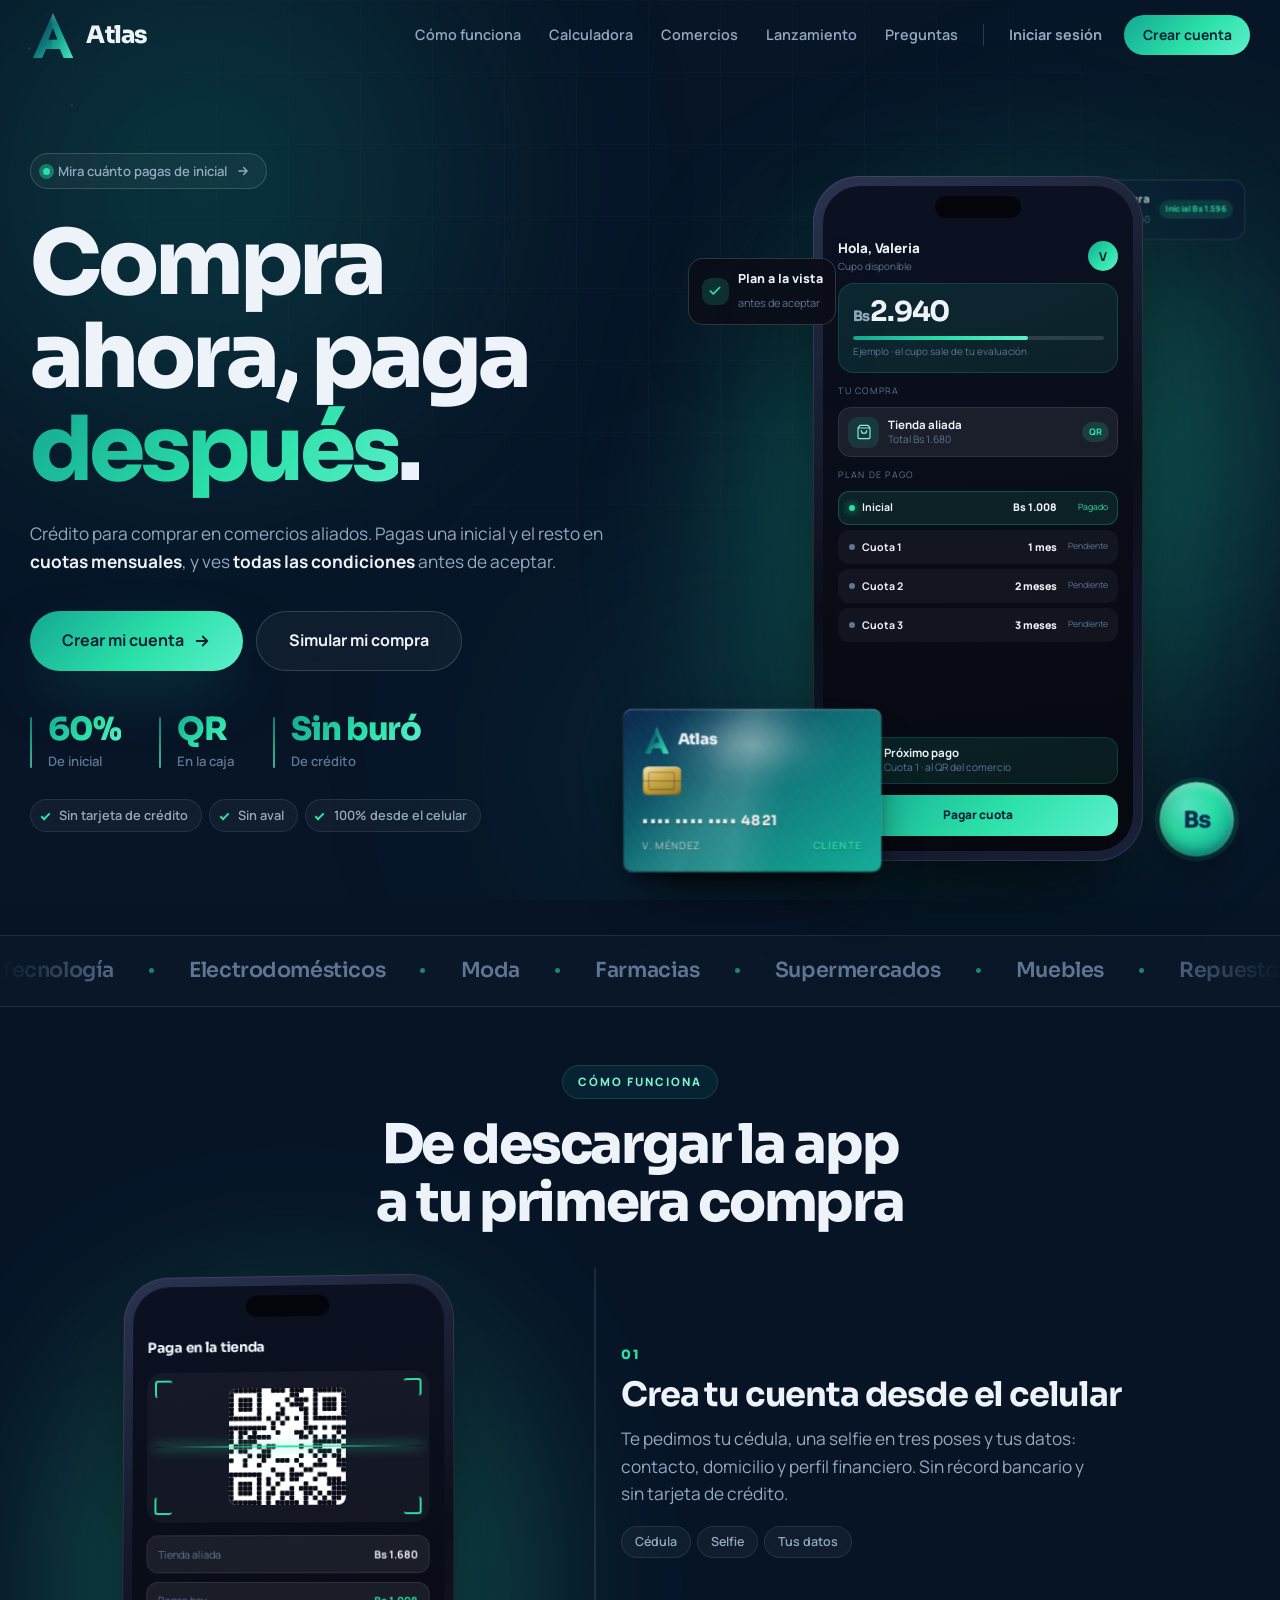
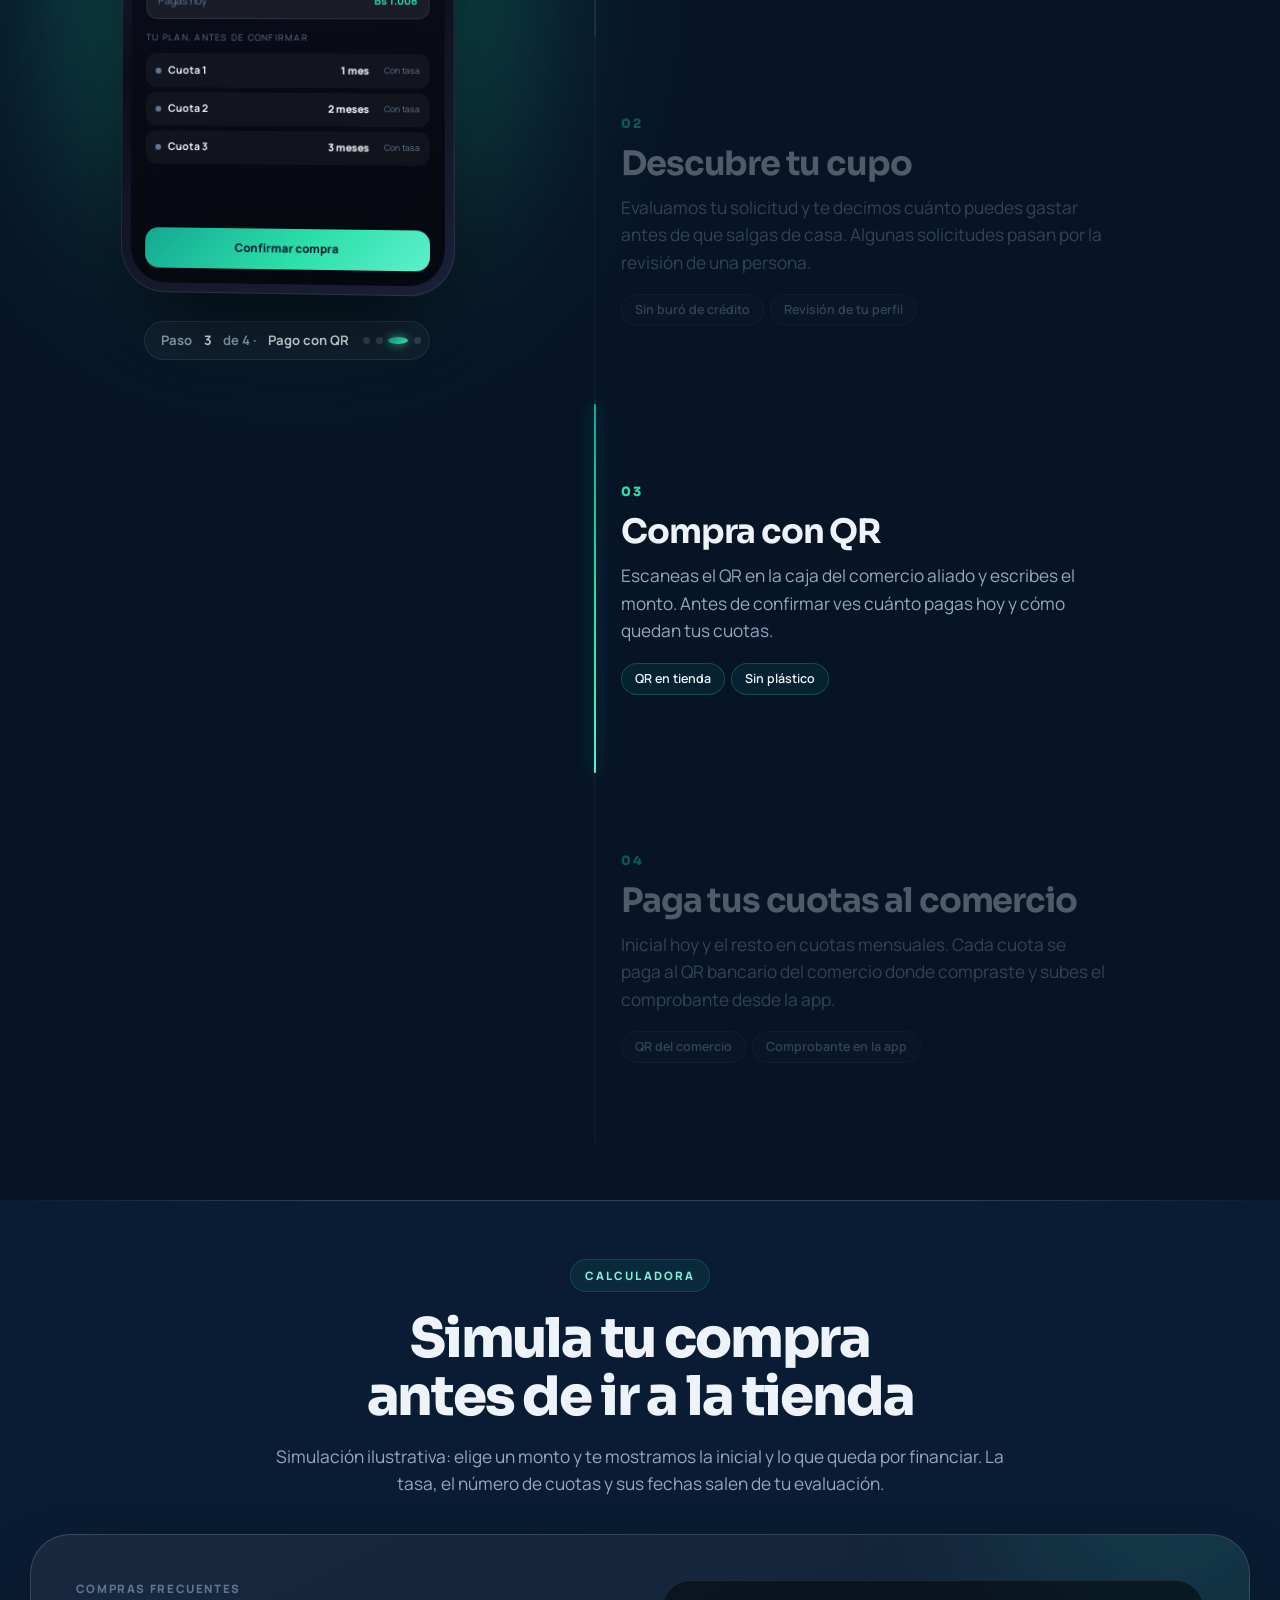
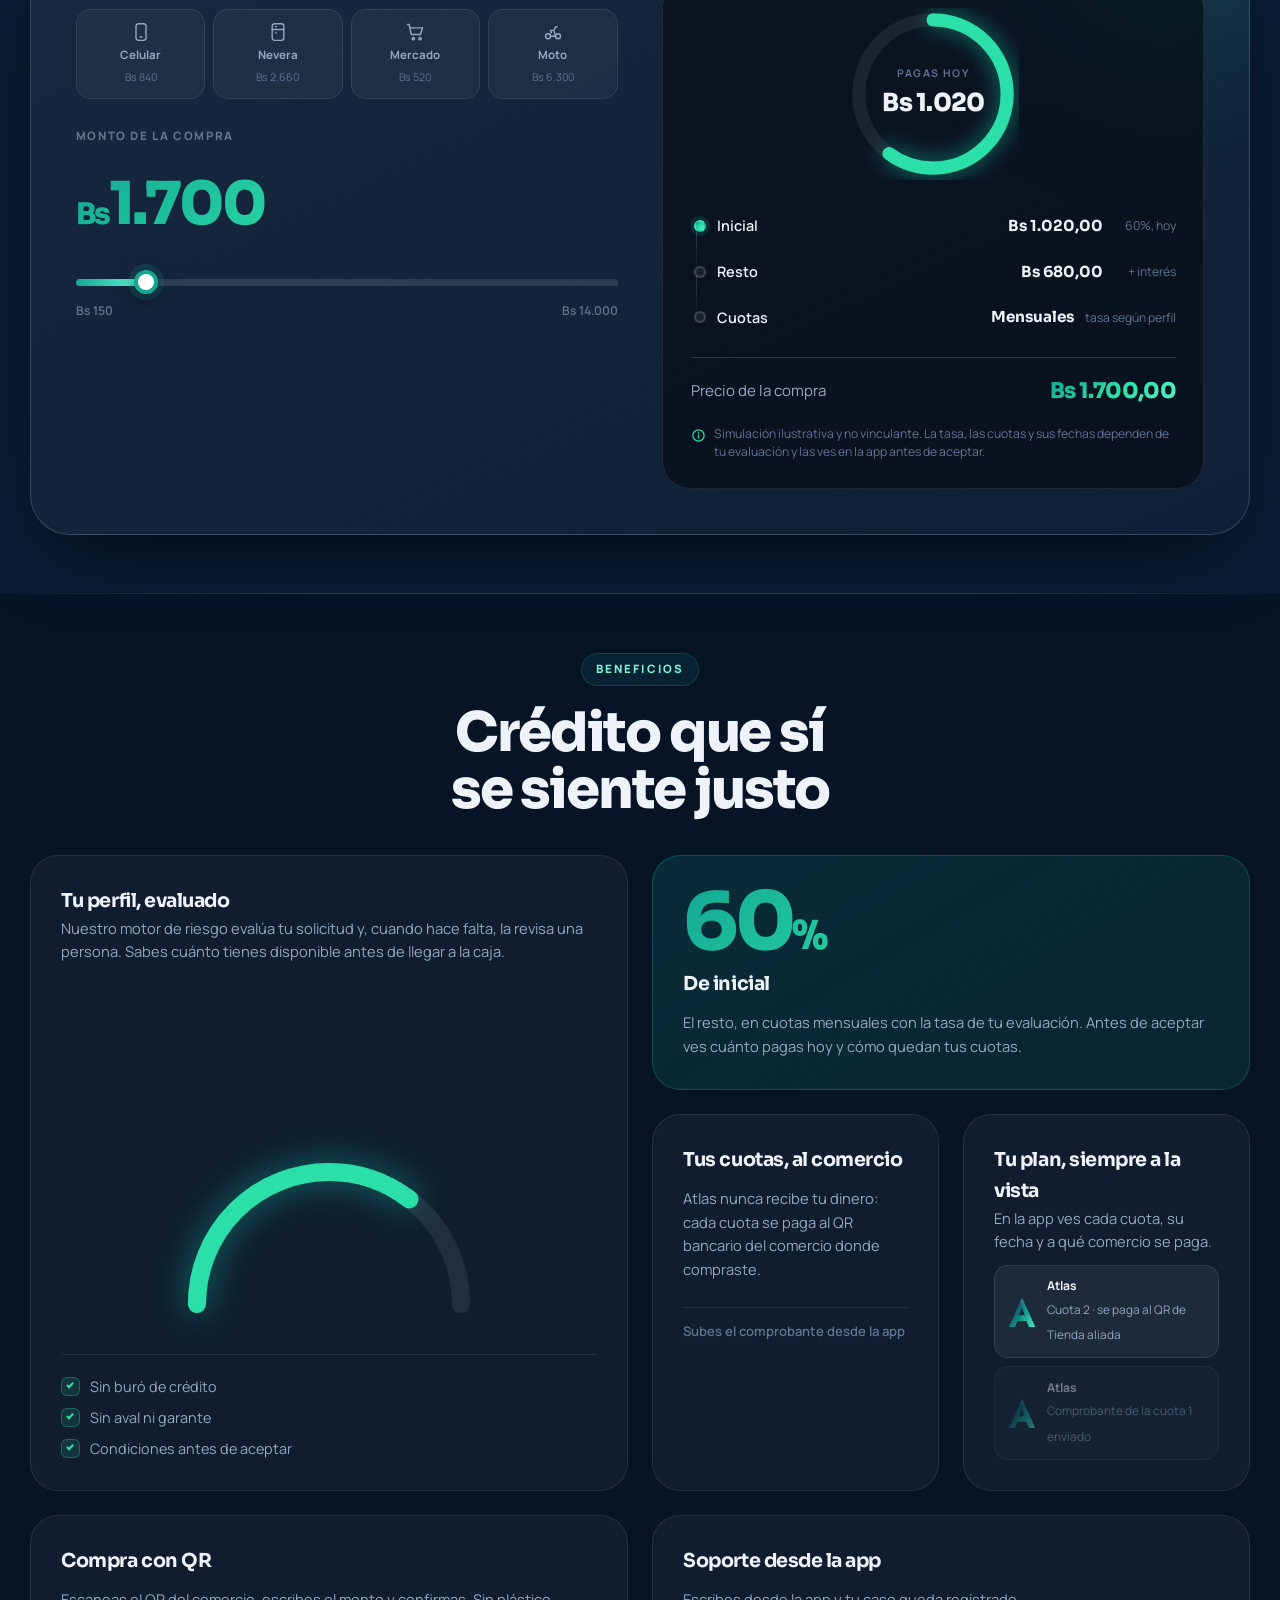
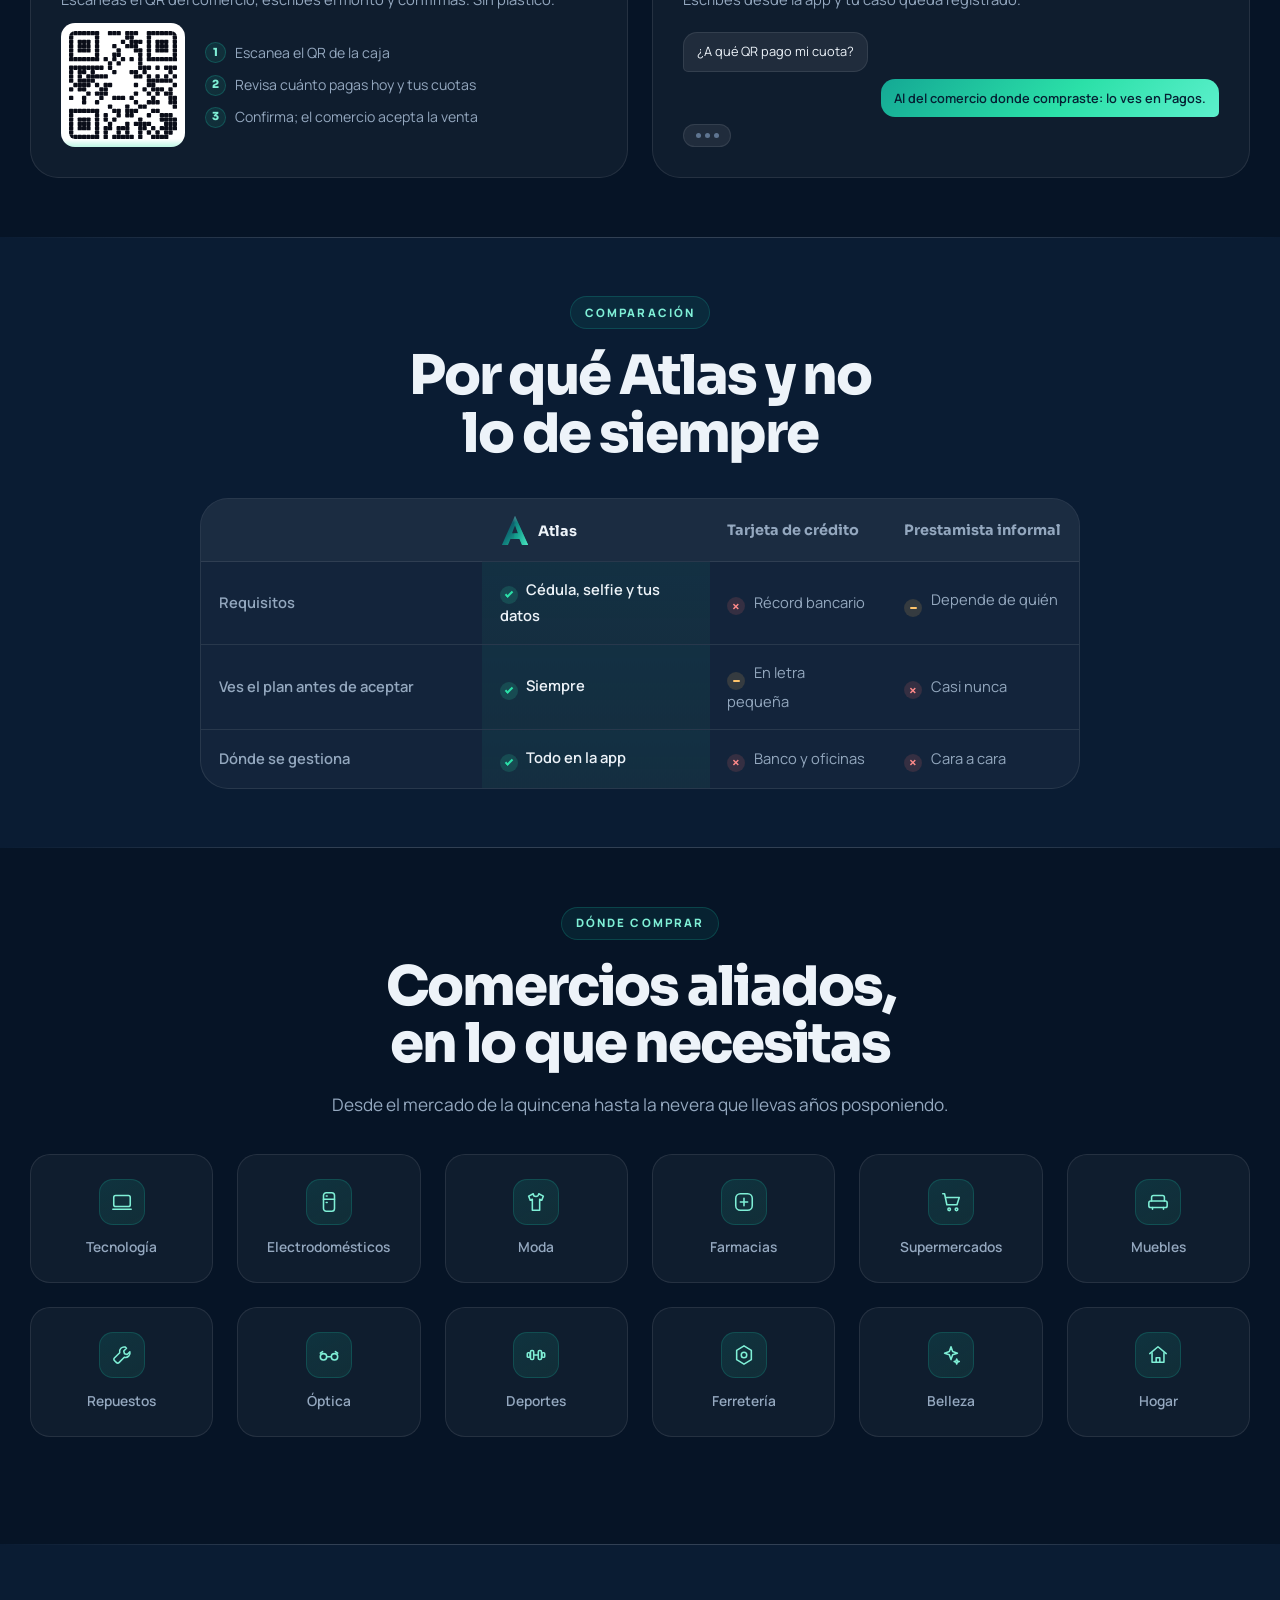
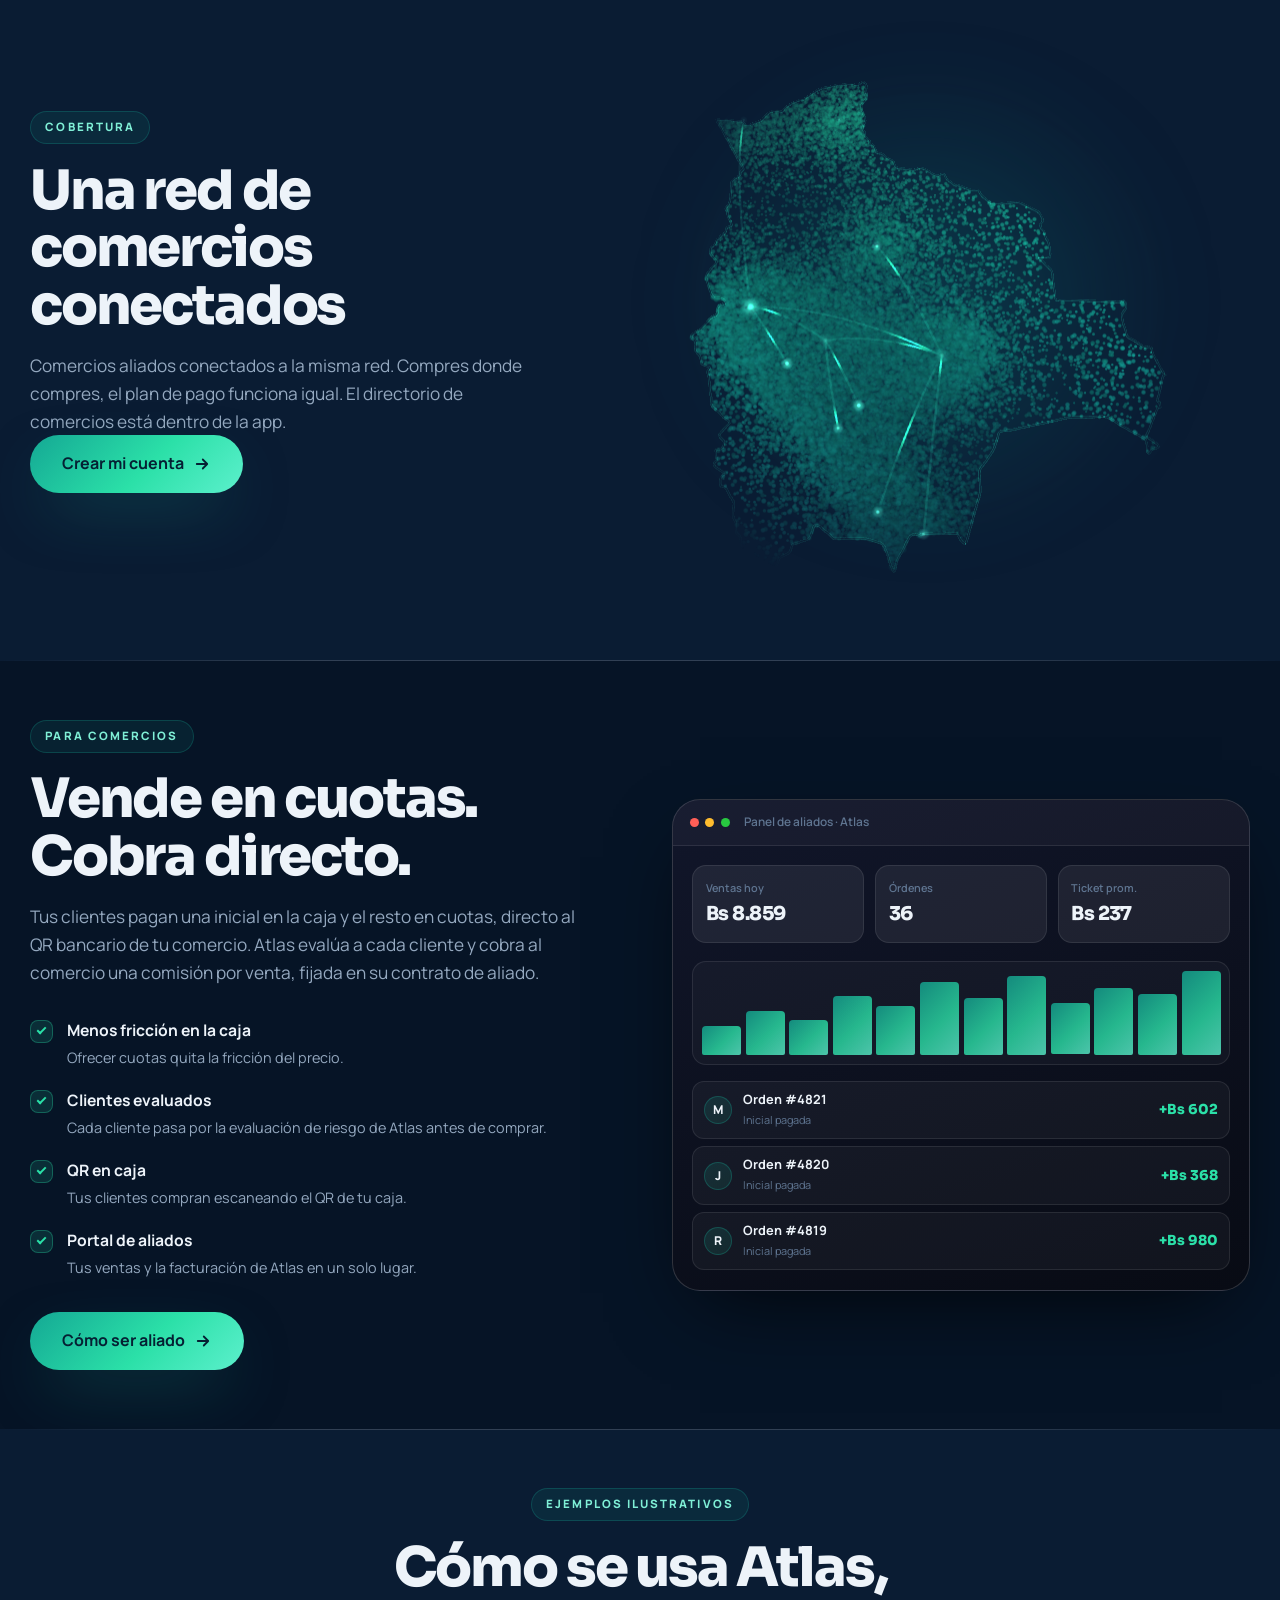
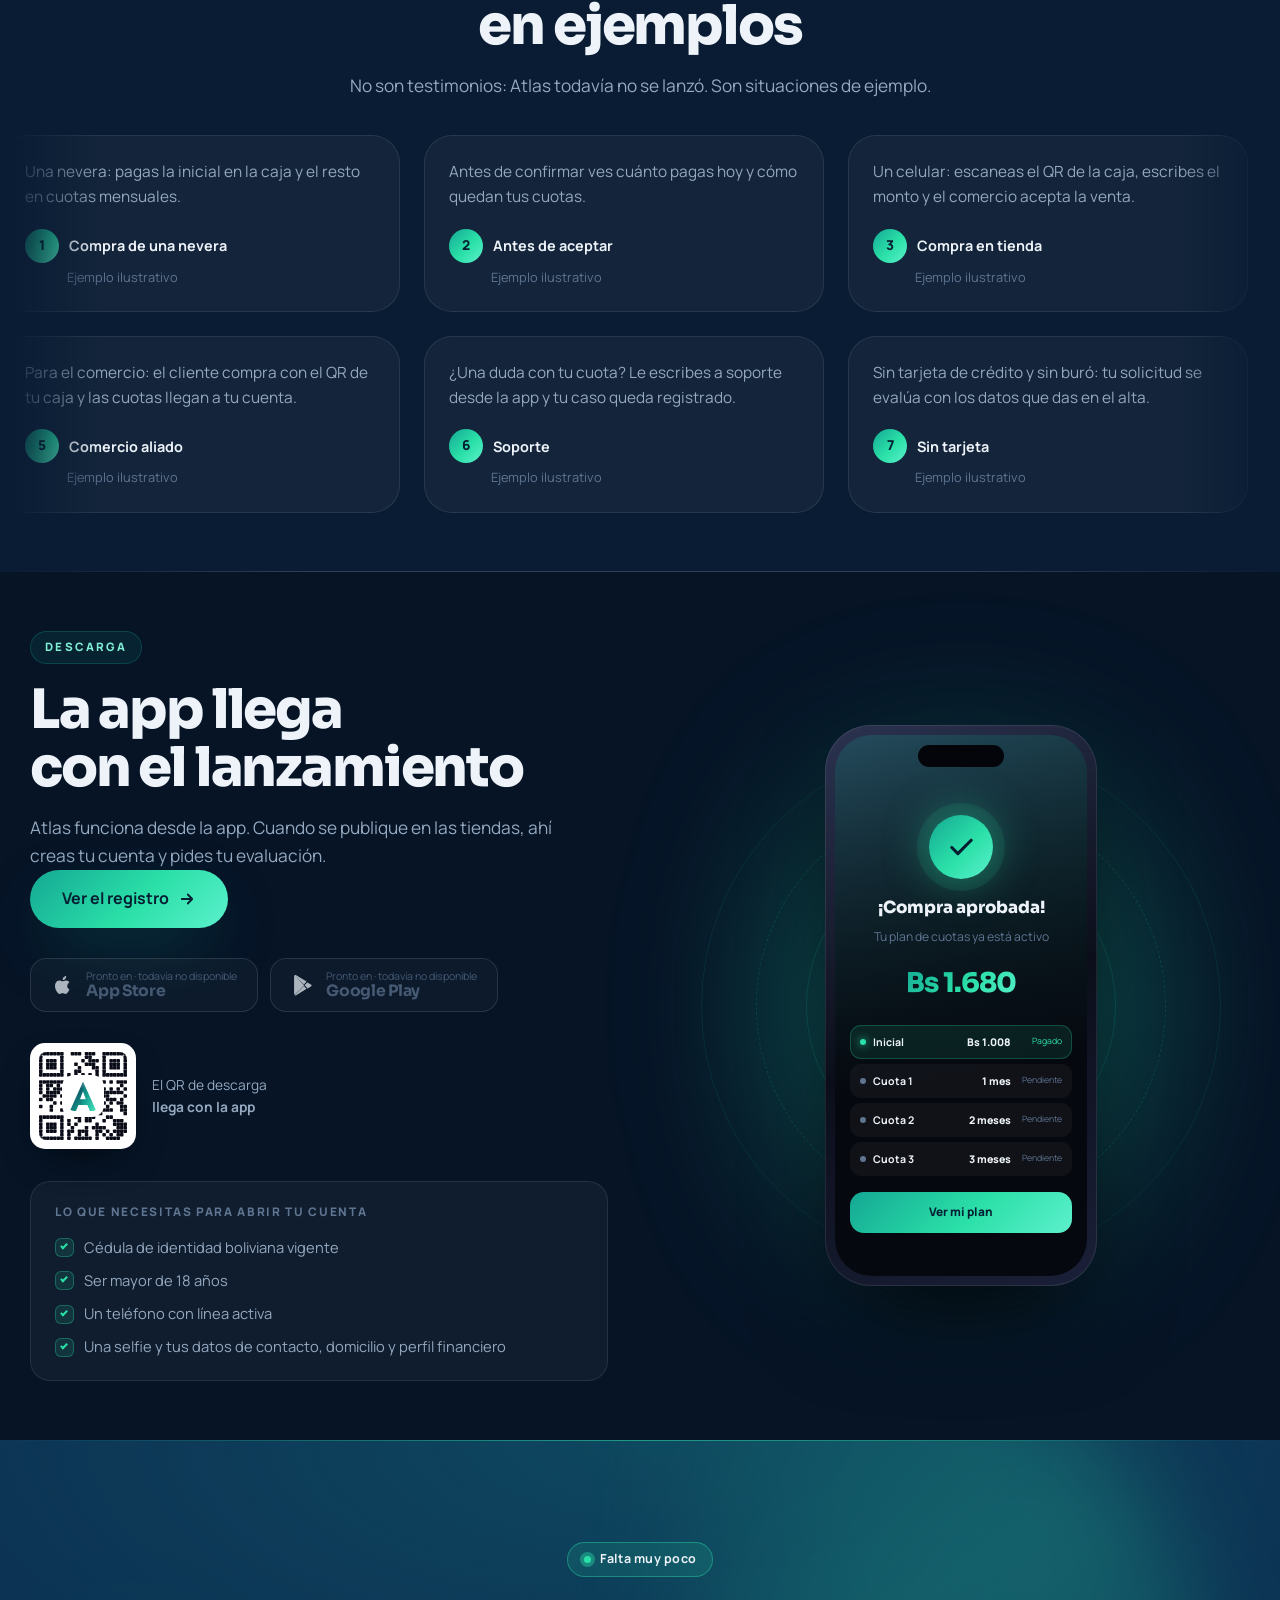
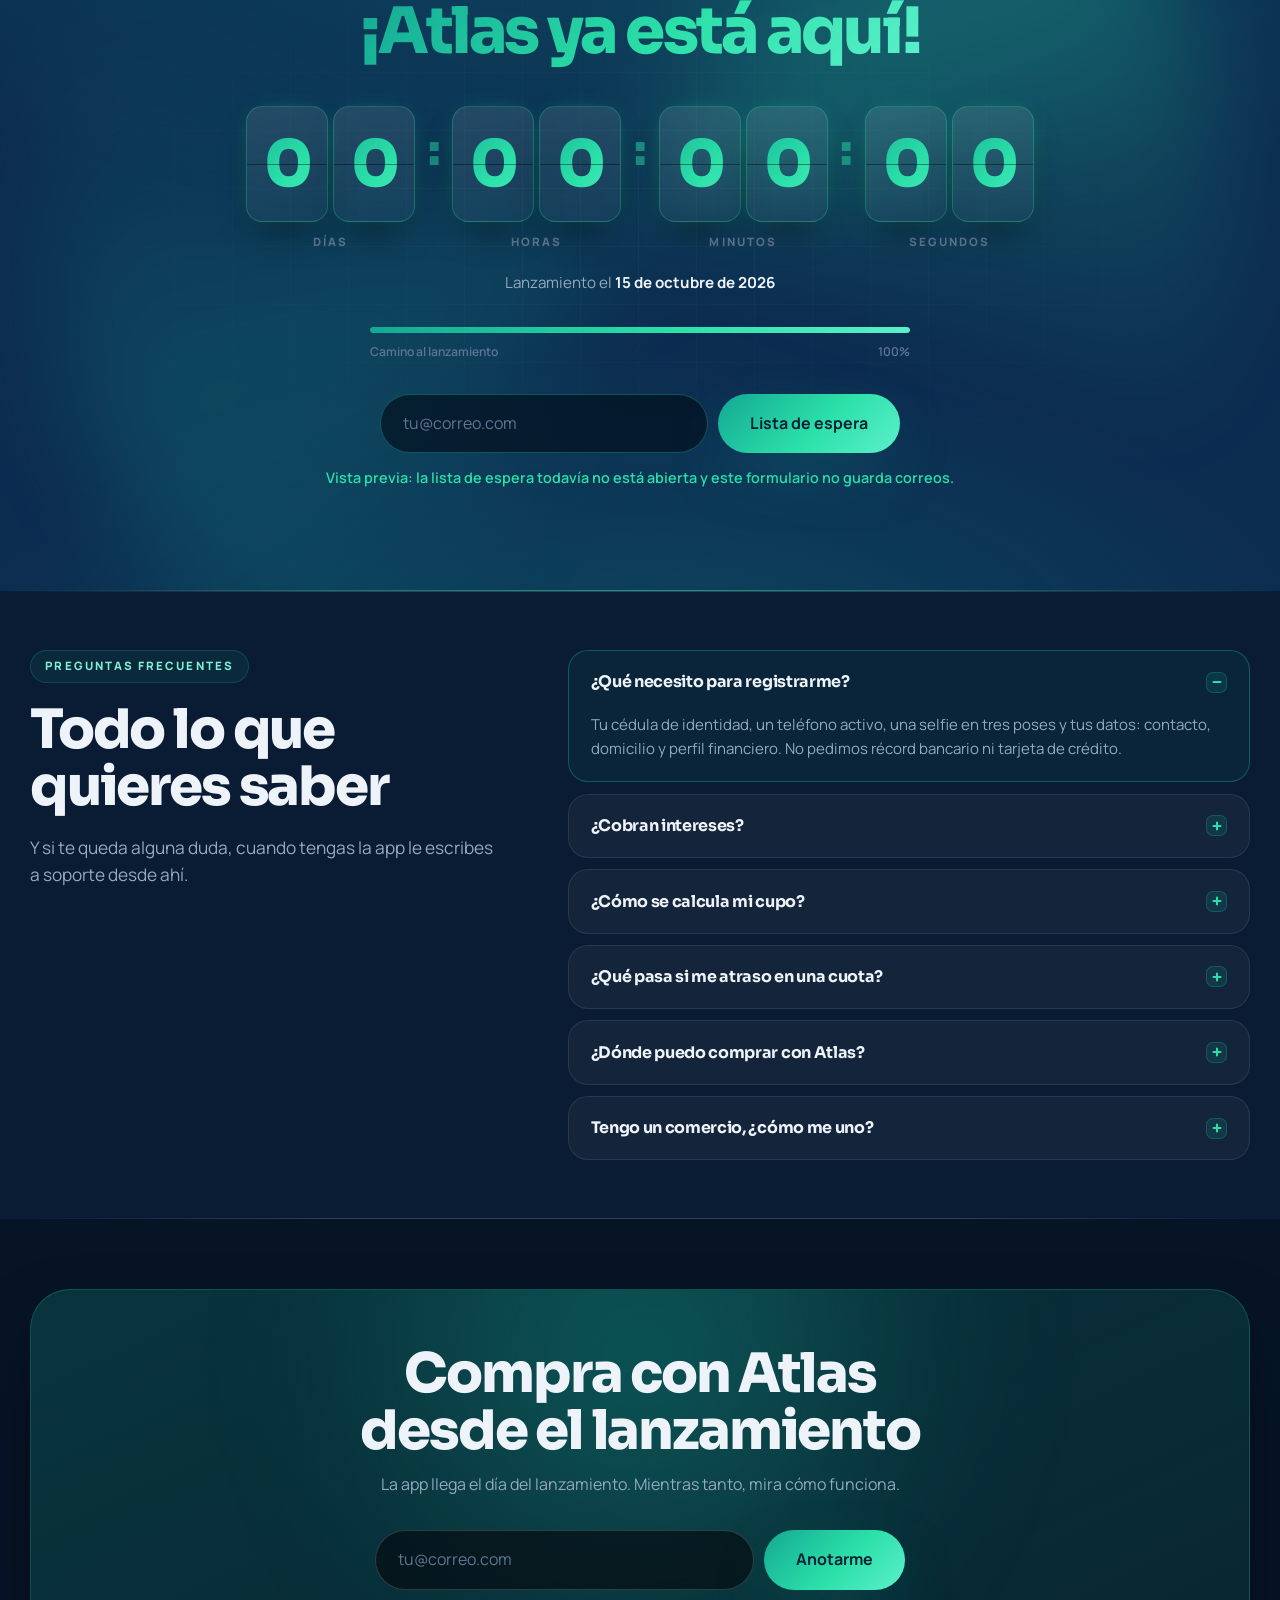
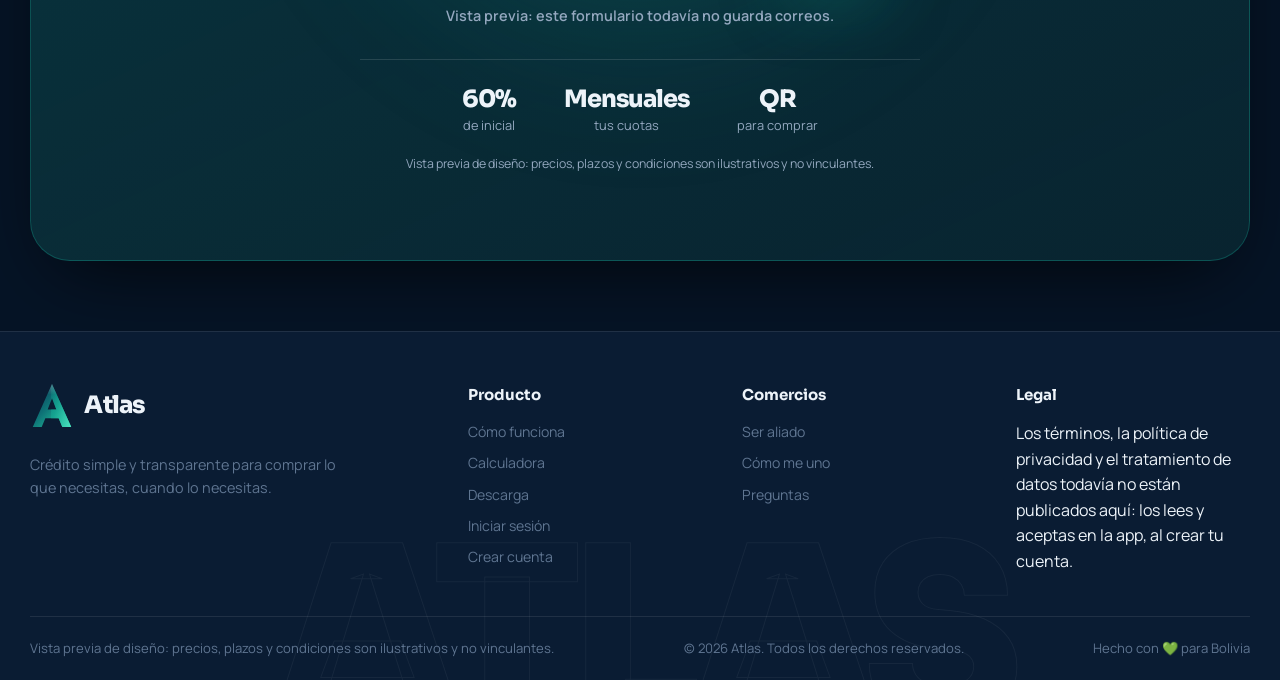
==== commit 910181c5: "fix(seguridad): login sin segundo formulario de credenciales, formularios que no envían nada y sin p" ====
--- a/index.html
+++ b/index.html
@@ -7,6 +7,8 @@
 <title>Atlas — Compra ahora, paga después | Crédito en cuotas</title>
 <meta name="description" content="Atlas es un crédito para comprar en comercios aliados de Bolivia: pagas una inicial y el resto en cuotas mensuales, sin tarjeta de crédito. Las condiciones dependen de tu perfil y las ves antes de aceptar.">
 
+<!-- TODO(LND-07): canonical y og:url apuntan a TEST, fijos. Antes de PROD hay que servirlos por
+     entorno (ver el TODO de assets/js/config.js); hoy PROD no existe, así que no se cambian a ciegas. -->
 <link rel="canonical" href="https://atlas.landing.test.arauzsoftware.com/">
 <meta property="og:type" content="website">
 <meta property="og:url" content="https://atlas.landing.test.arauzsoftware.com/">
@@ -23,8 +25,6 @@
 <link rel="preconnect" href="https://fonts.gstatic.com" crossorigin>
 <link href="https://fonts.googleapis.com/css2?family=Sora:wght@400;500;600;700;800&family=Manrope:wght@400;500;600;700;800&display=swap" rel="stylesheet">
 <link rel="stylesheet" href="assets/css/style.css">
-<!-- Panel de previsualización · borrar estas 2 líneas y el bloque #preview al elegir concepto -->
-<link rel="stylesheet" href="assets/css/preview.css">
 </head>
 <body>
 
@@ -1048,61 +1048,9 @@
   <svg class="up__arrow" viewBox="0 0 24 24" fill="none" stroke="currentColor" stroke-width="2.6" stroke-linecap="round" stroke-linejoin="round"><path d="M12 19V5M5 12l7-7 7 7"/></svg>
 </button>
 
-<!-- ══════════ PANEL DE PREVISUALIZACIÓN · TEMPORAL ══════════
-     Ver instrucciones de borrado en assets/css/preview.css -->
-<aside class="pv min" id="preview" aria-label="Previsualización de marca">
-  <button class="pv__head" type="button" aria-expanded="false">
-    <span class="pv__dot"></span>
-    <b>Previsualizar marca</b>
-    <svg viewBox="0 0 24 24" fill="none" stroke="currentColor" stroke-width="2.4" stroke-linecap="round" stroke-linejoin="round"><path d="m6 9 6 6 6-6"/></svg>
-  </button>
-
-  <div class="pv__body">
-    <div>
-      <p class="pv__label">Concepto</p>
-      <div class="pv__marks">
-        <button class="pv__mark" type="button" data-concept="A" aria-pressed="true">
-          <svg viewBox="14 12 92 96" aria-hidden="true"><use href="#markA"/></svg><span>A · Monograma</span>
-        </button>
-        <button class="pv__mark" type="button" data-concept="B" aria-pressed="false">
-          <svg viewBox="0 0 120 120" aria-hidden="true"><use href="#markB"/></svg><span>B · Orbe</span>
-        </button>
-        <button class="pv__mark" type="button" data-concept="C" aria-pressed="false">
-          <svg viewBox="0 0 120 120" aria-hidden="true"><use href="#markC"/></svg><span>C · Ascenso</span>
-        </button>
-      </div>
-    </div>
-
-    <div>
-      <p class="pv__label">Ruta de degradado</p>
-      <div class="pv__routes">
-        <button class="pv__route" type="button" data-route-key="blue" aria-pressed="true">
-          <i style="background:linear-gradient(145deg,#0C2C50,#0E7377 52%,#2BE0A8)"></i>
-          <span>Azul → Teal</span><em>rec.</em>
-        </button>
-        <button class="pv__route" type="button" data-route-key="teal" aria-pressed="false">
-          <i style="background:linear-gradient(145deg,#0B5563,#37E0B0)"></i>
-          <span>Teal → Menta</span>
-        </button>
-        <button class="pv__route" type="button" data-route-key="indigo" aria-pressed="false">
-          <i style="background:linear-gradient(145deg,#262F68,#7B86E6)"></i>
-          <span>Índigo → Periwinkle</span>
-        </button>
-        <button class="pv__route" type="button" data-route-key="gold" aria-pressed="false">
-          <i style="background:linear-gradient(145deg,#22314F,#E6C15E)"></i>
-          <span>Medianoche → Oro</span>
-        </button>
-      </div>
-    </div>
-
-    <p class="pv__note">Tu elección se guarda en este navegador. Este panel es solo para decidir: no va a producción.</p>
-  </div>
-</aside>
-
 <script defer src="assets/js/geo-bolivia.js"></script>
 <script defer src="assets/js/mapa3d.js"></script>
 <script src="assets/js/main.js"></script>
-<script src="assets/js/preview.js"></script>
 <script src="assets/js/config.js"></script>
 <script src="assets/js/links.js"></script>
 </body>
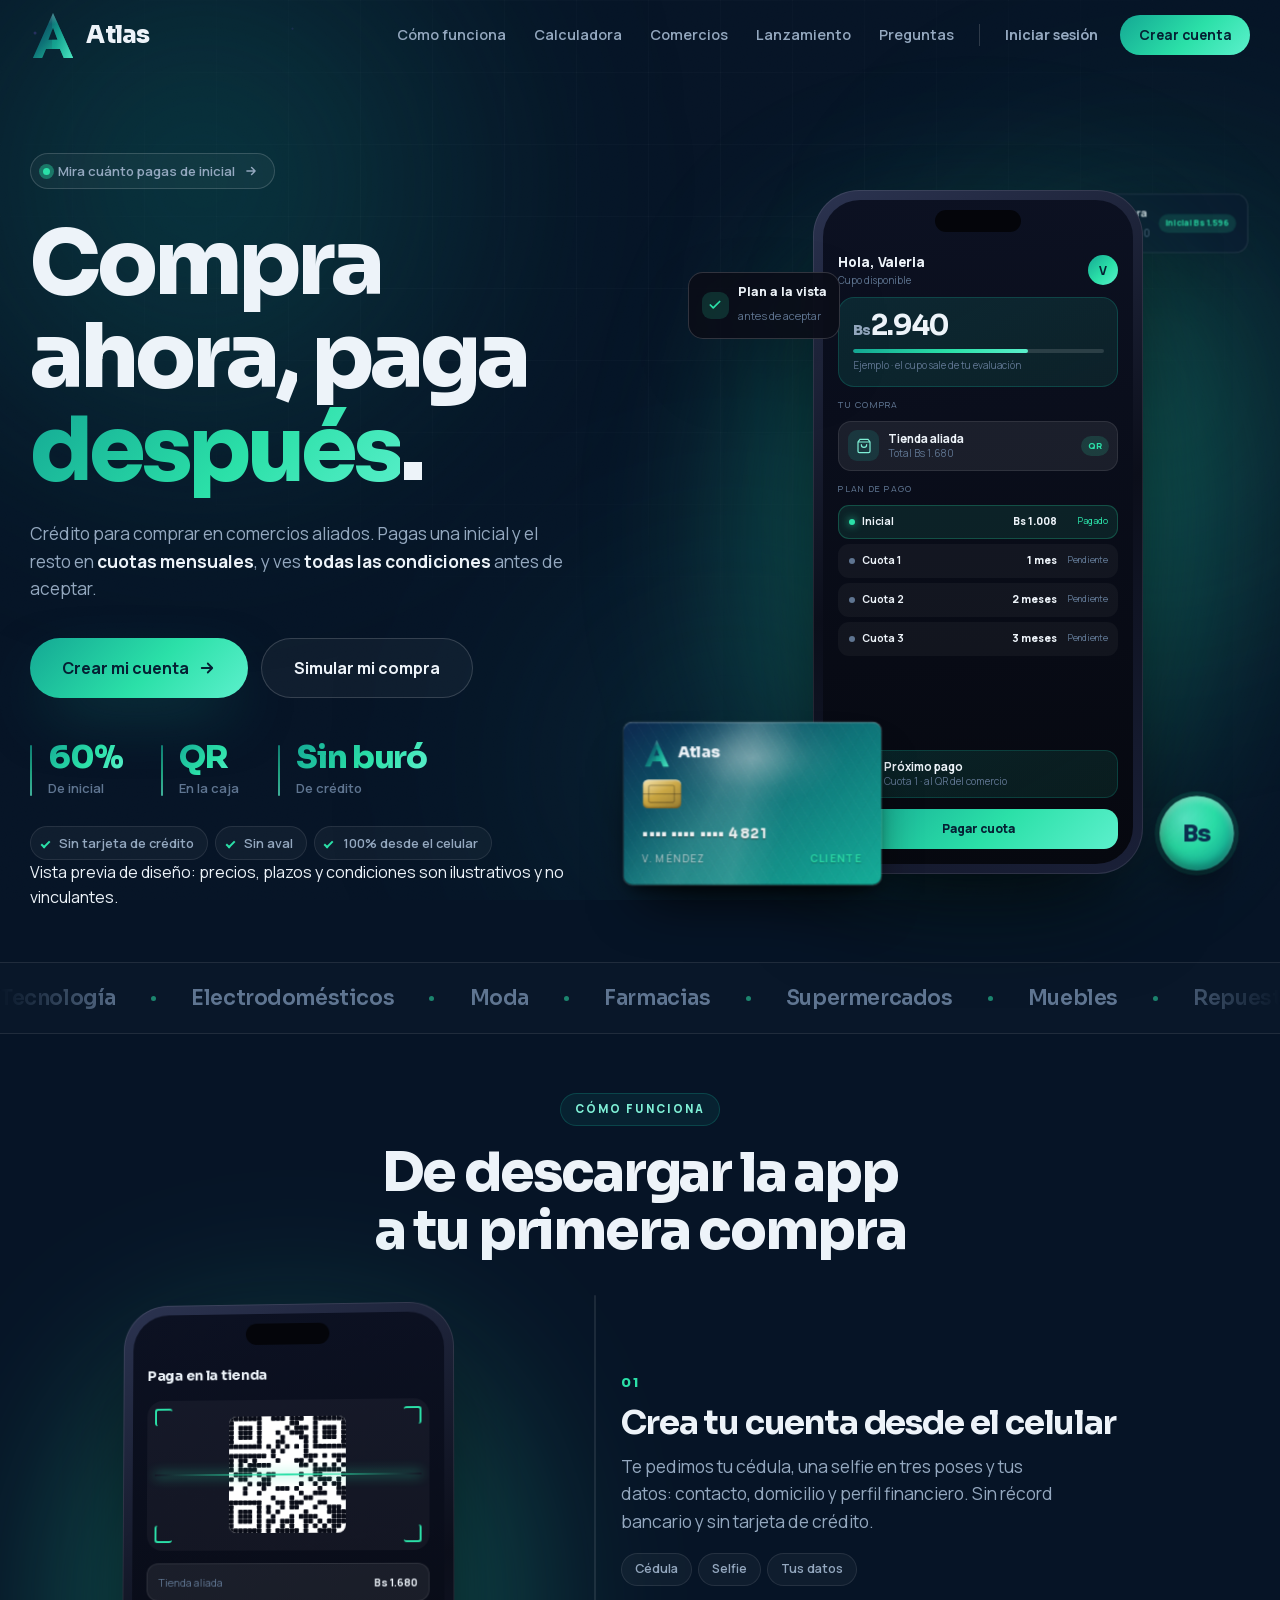
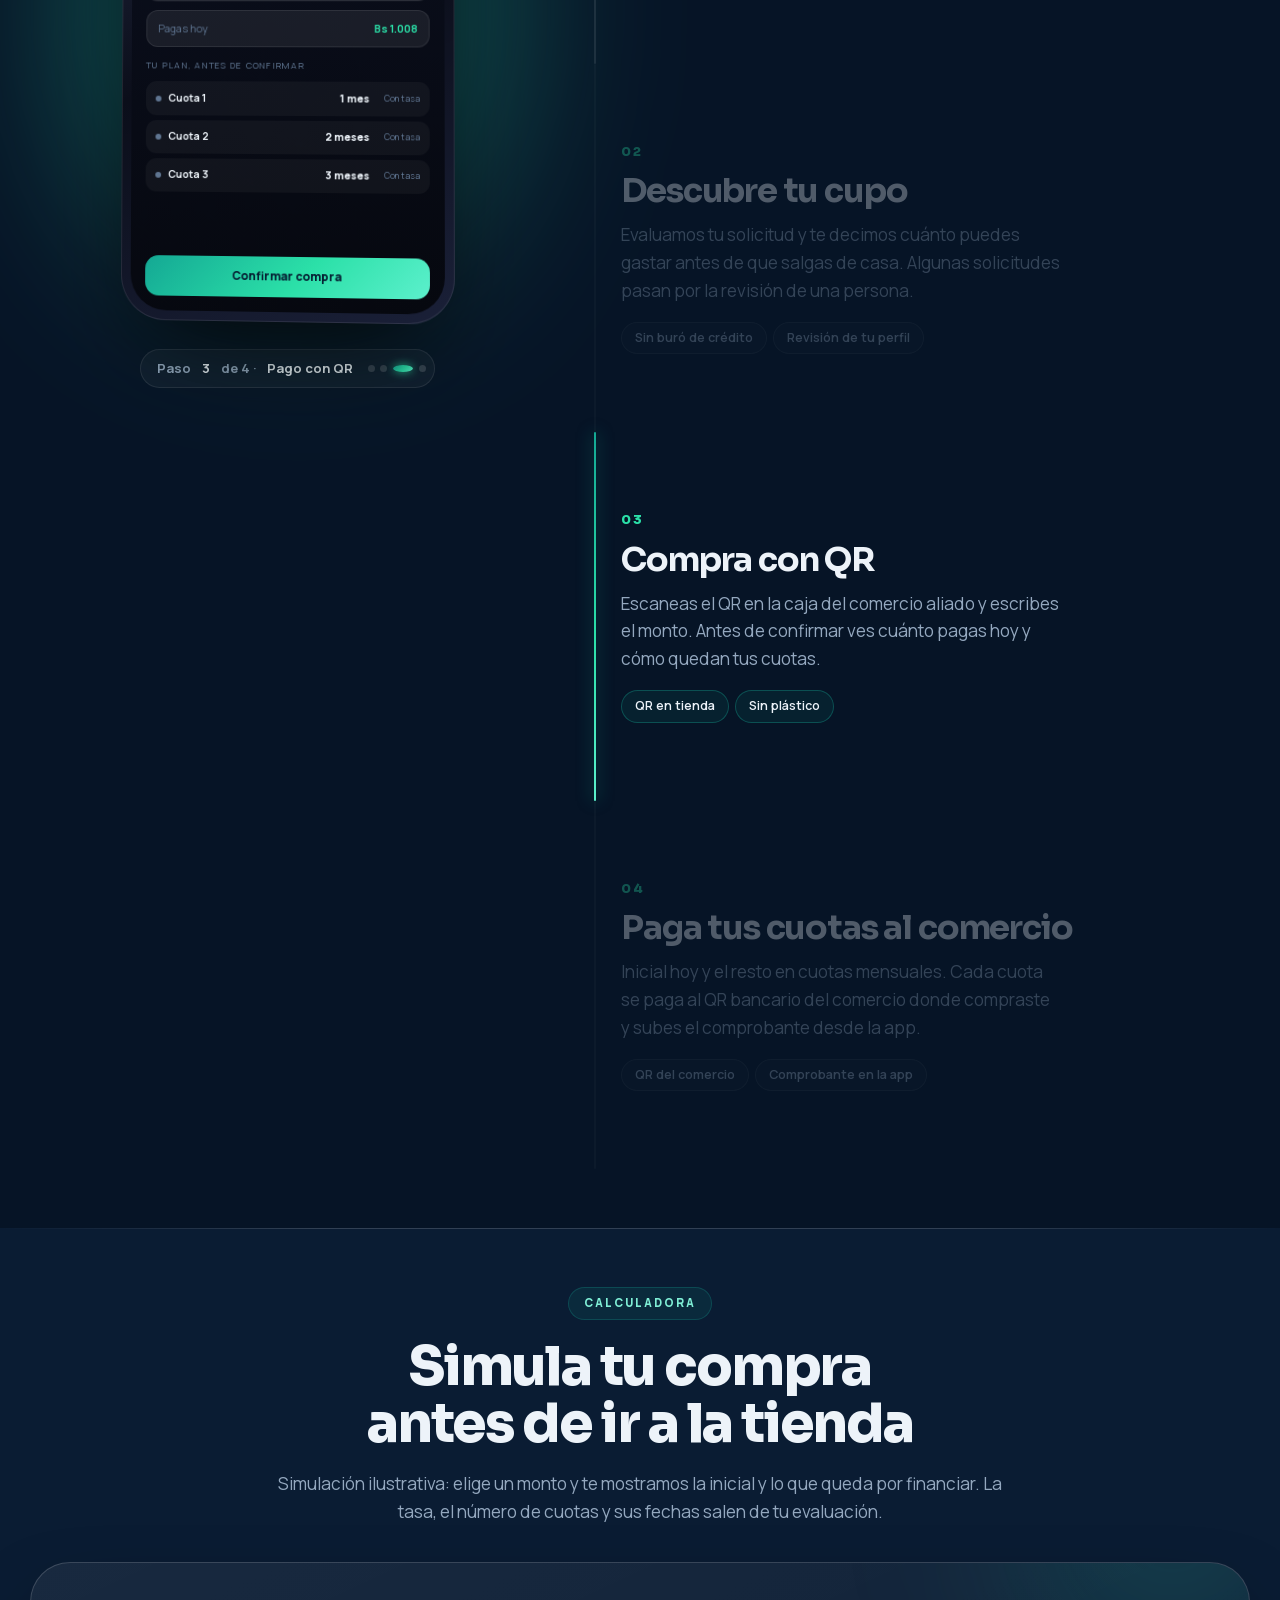
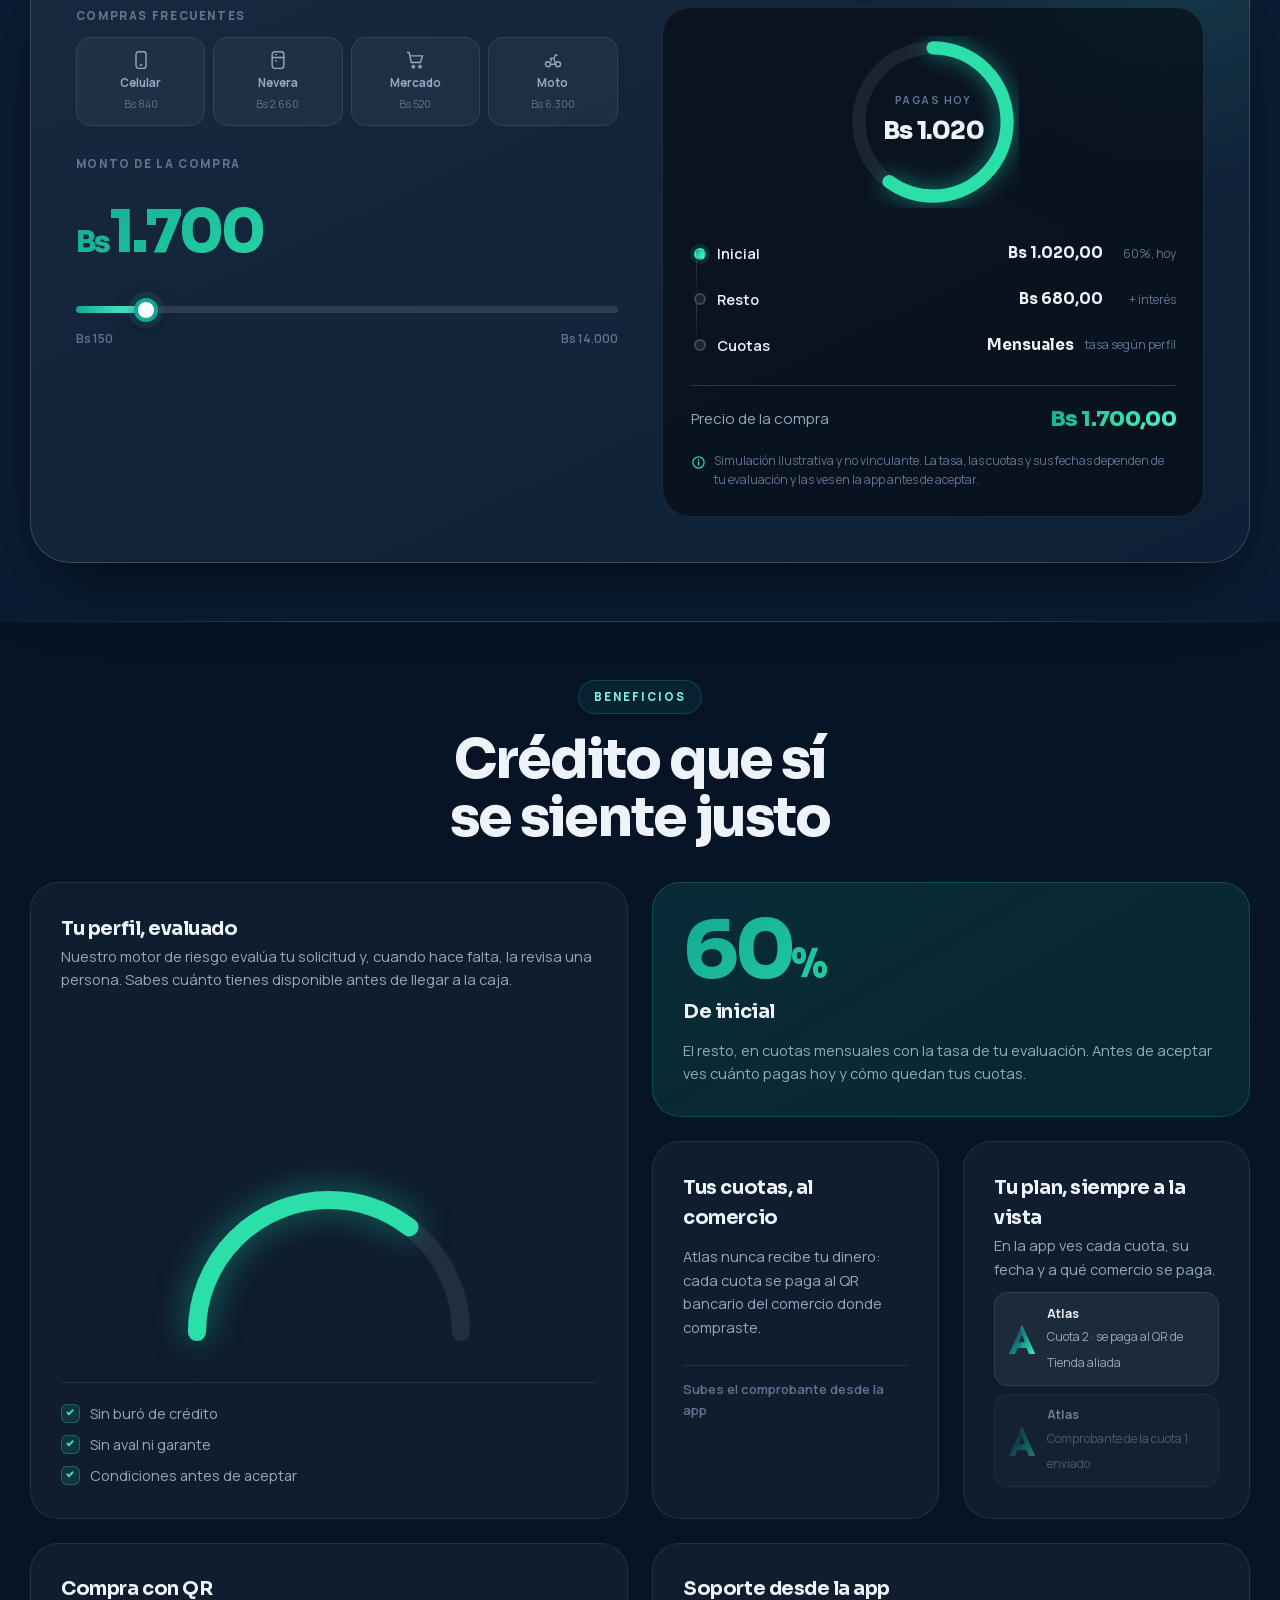
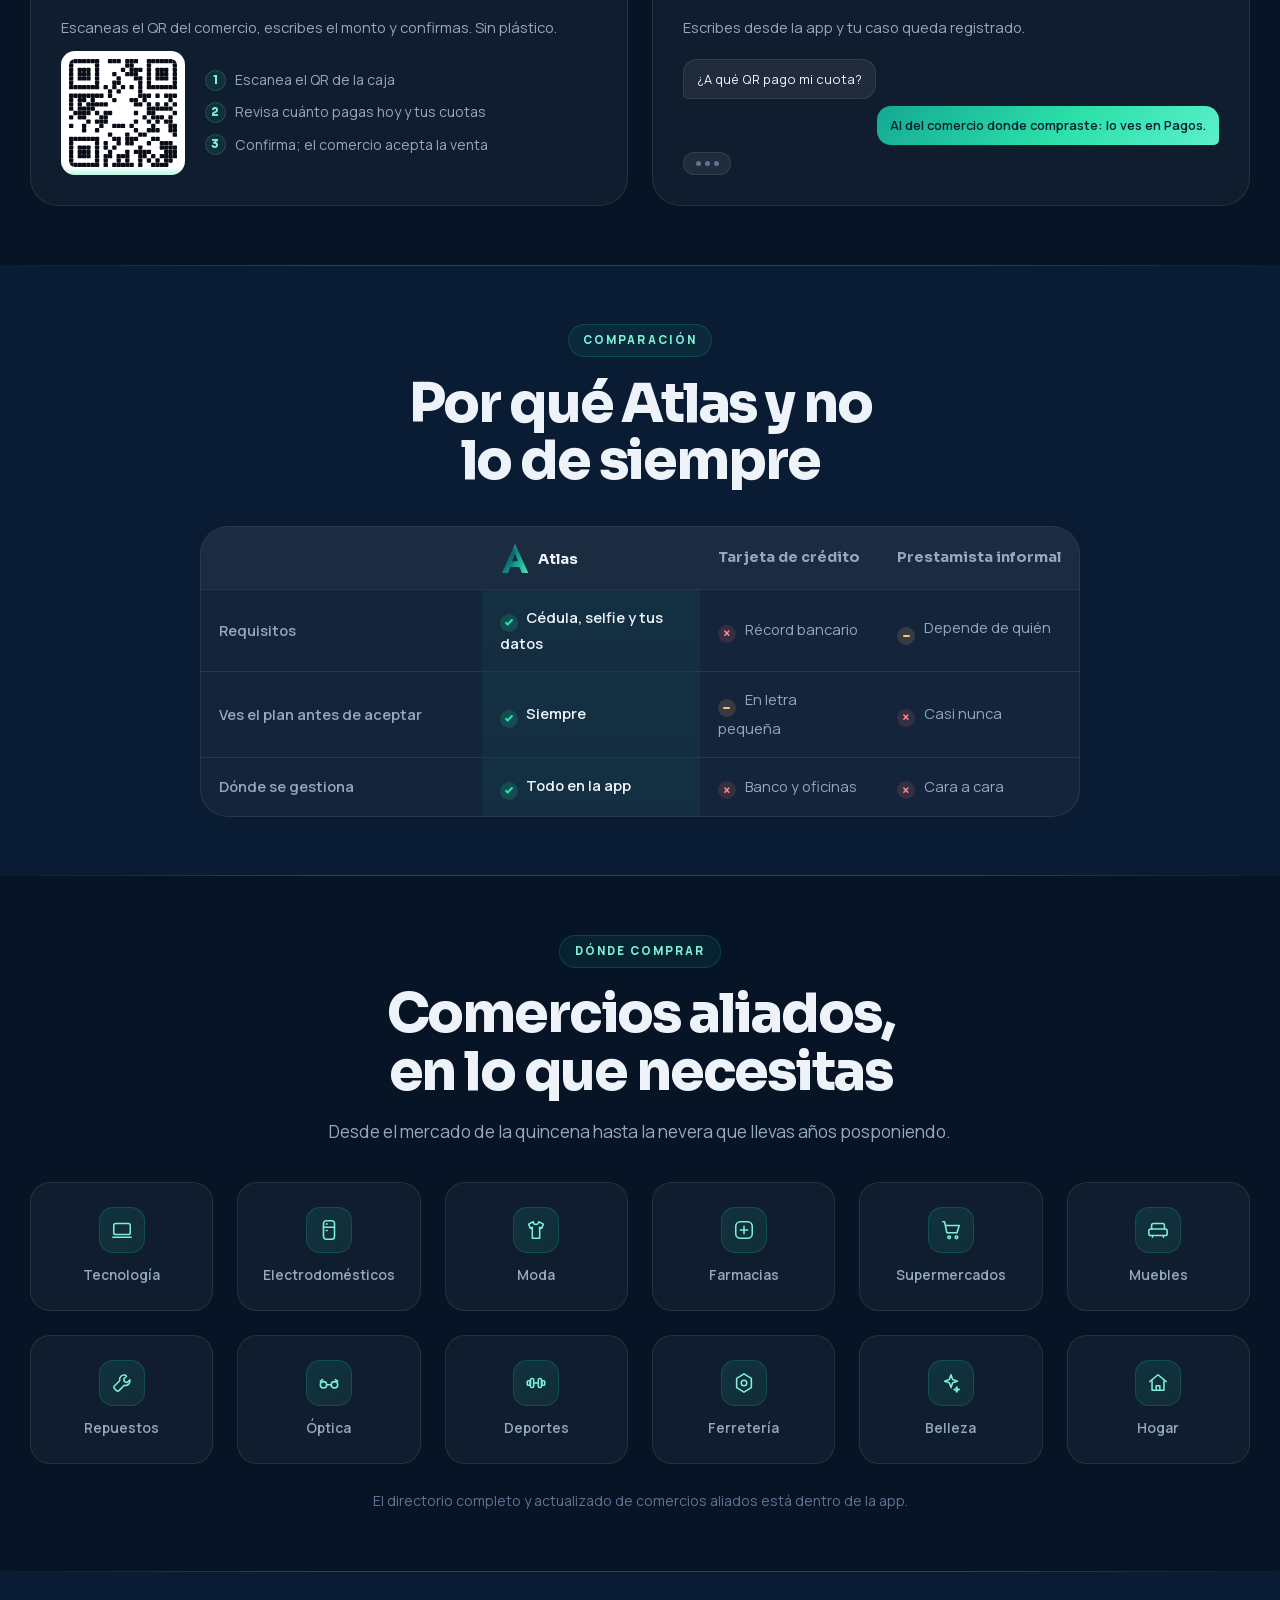
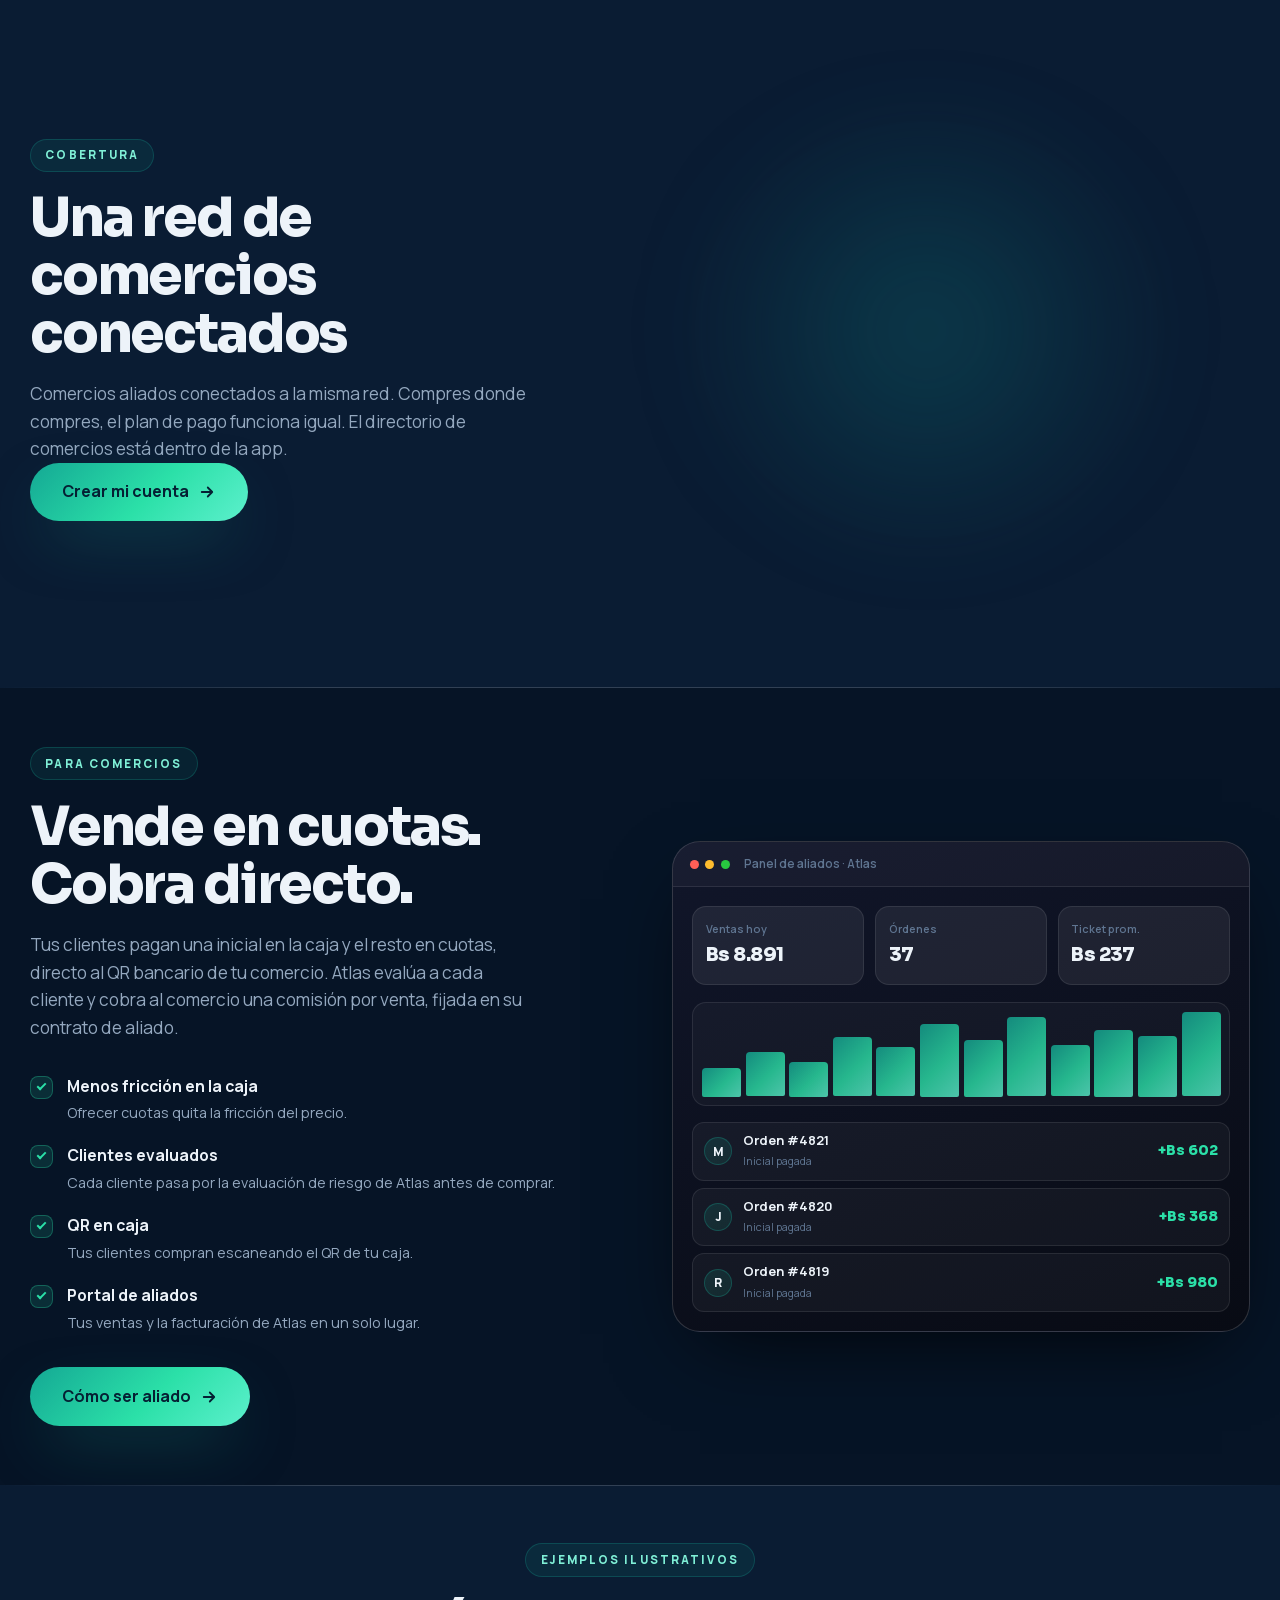
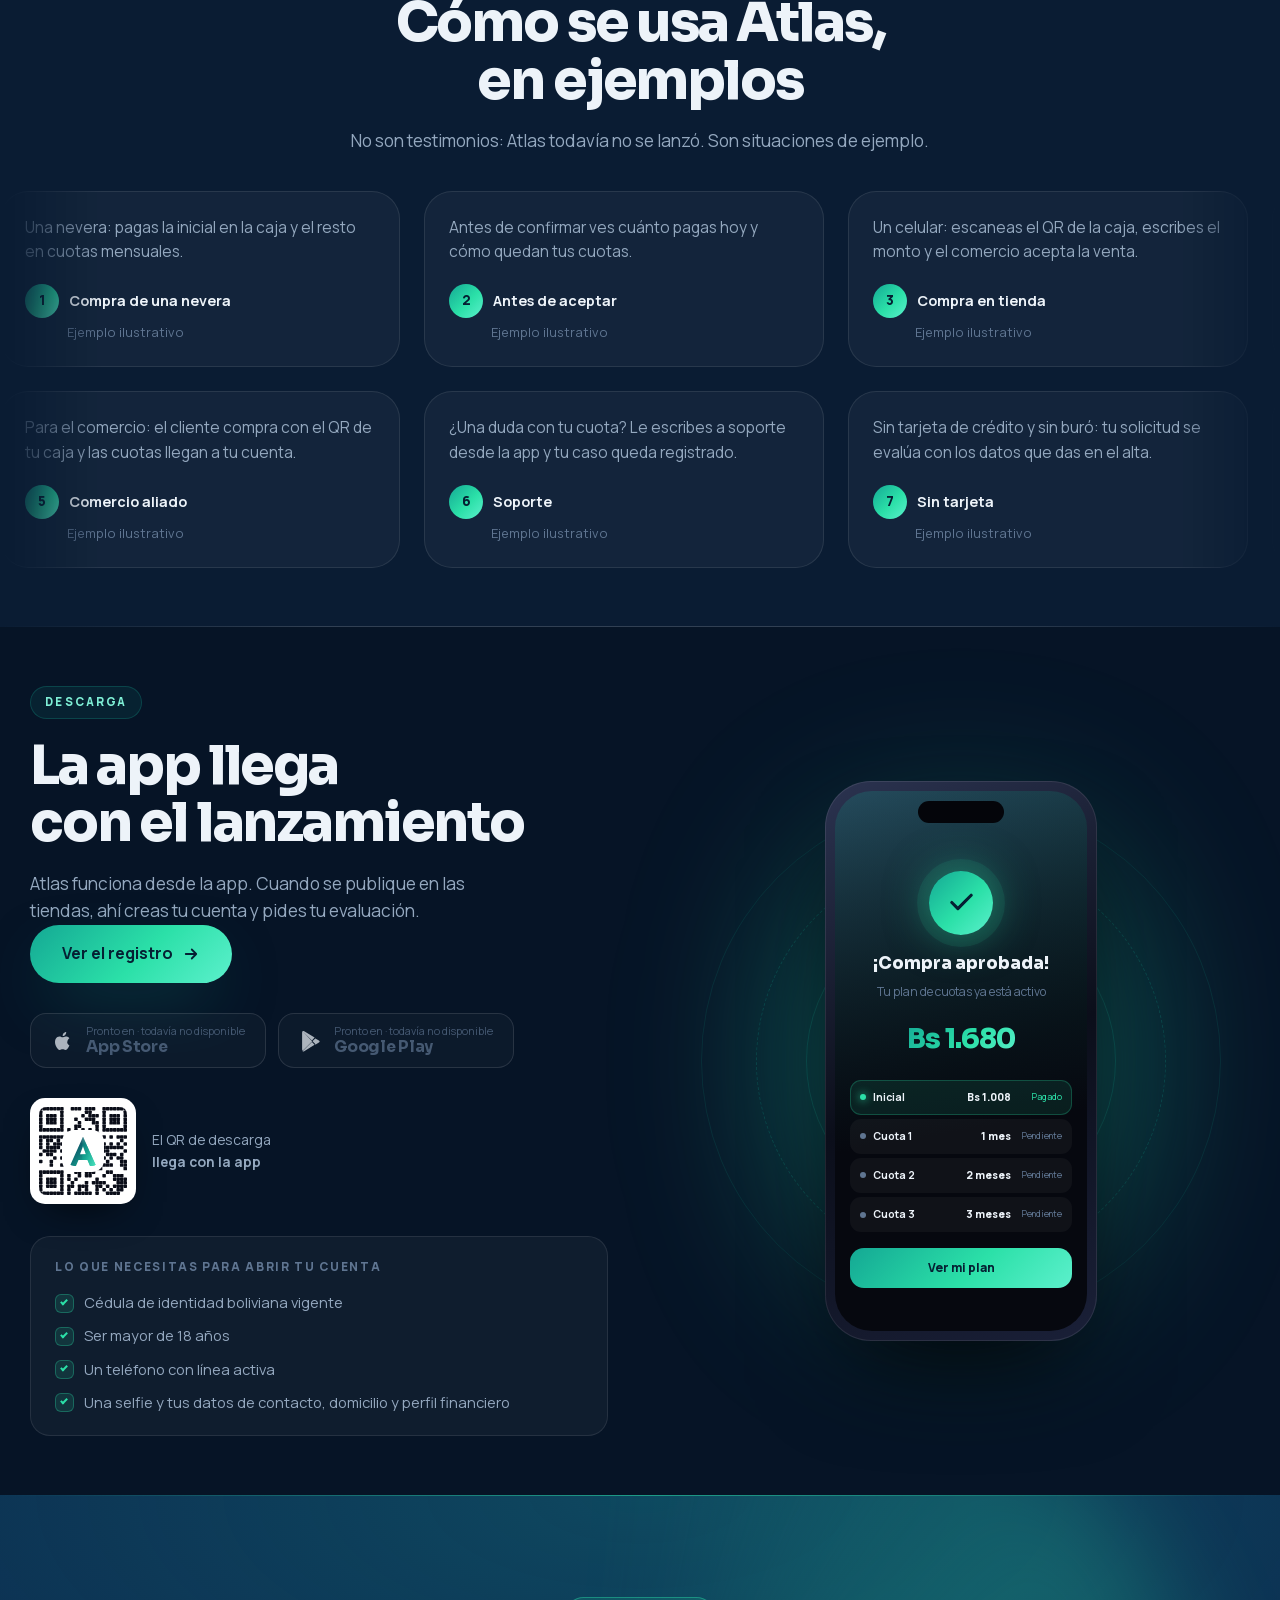
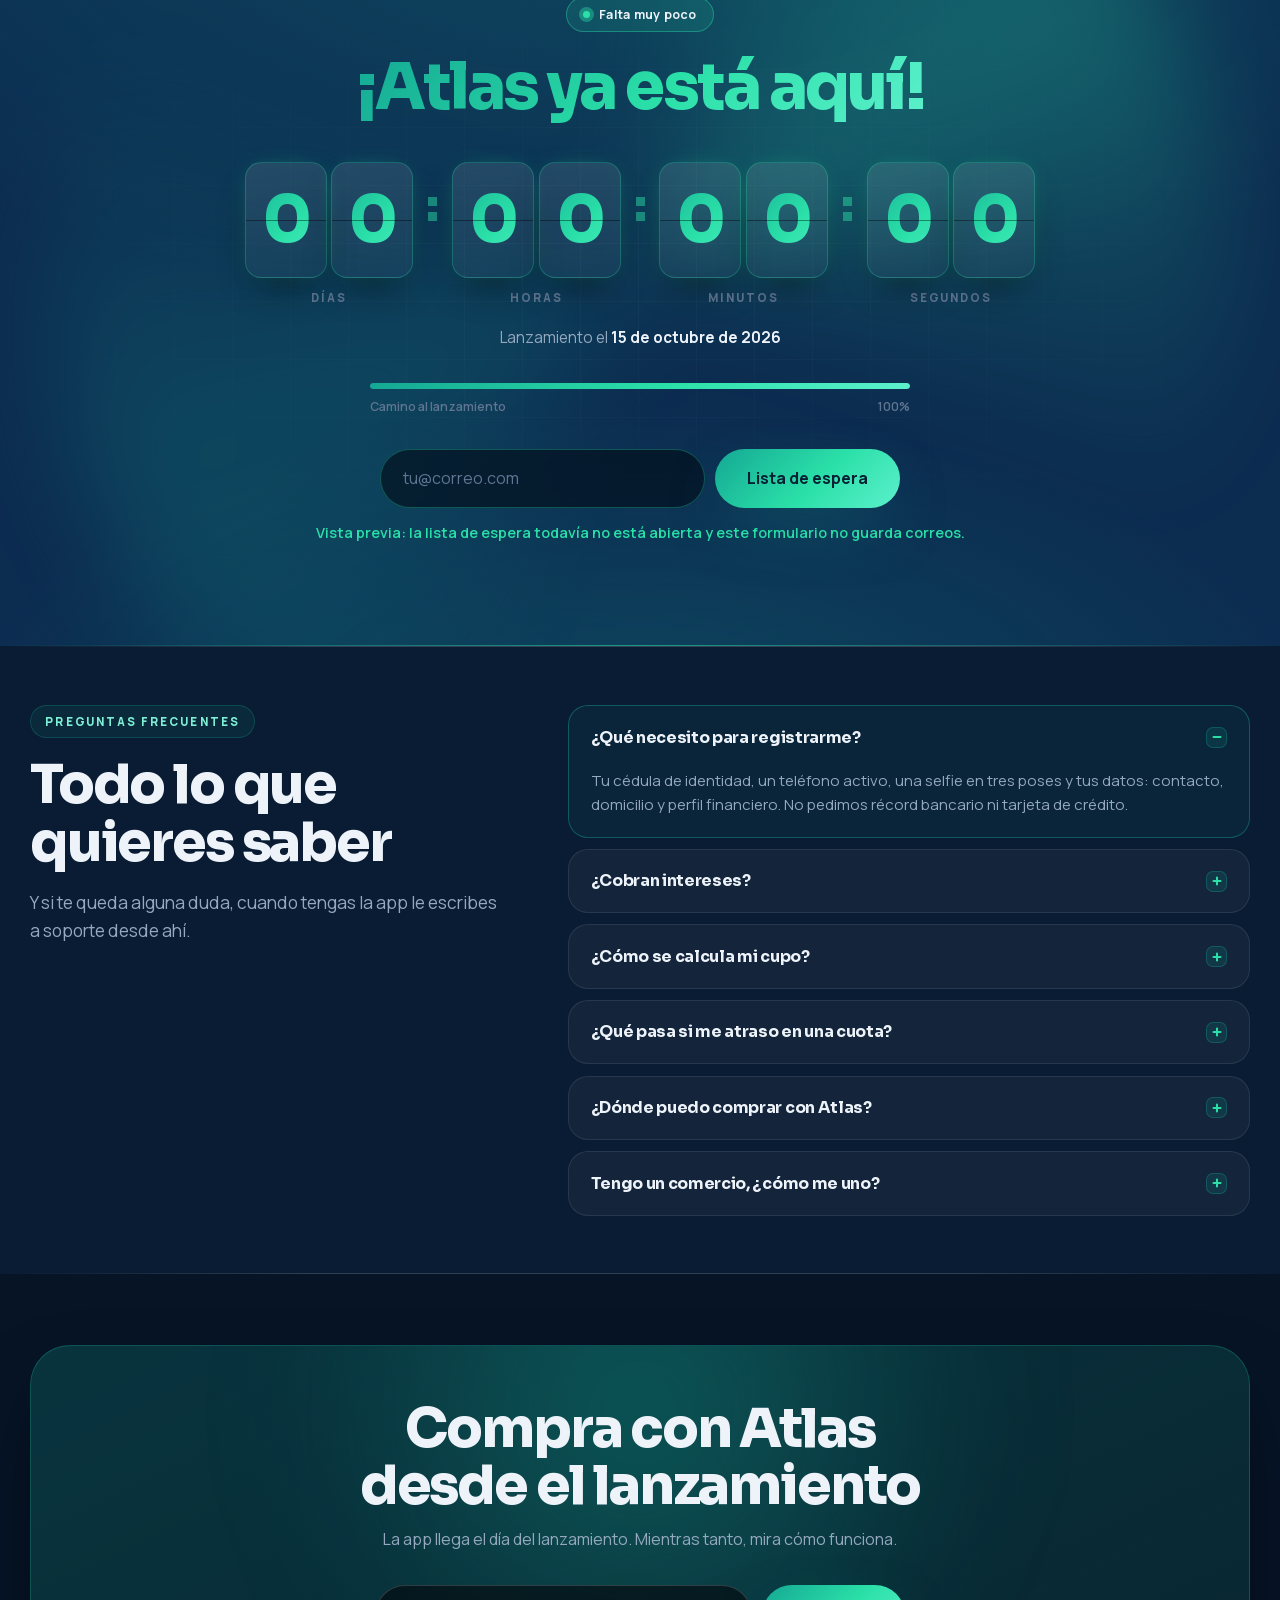
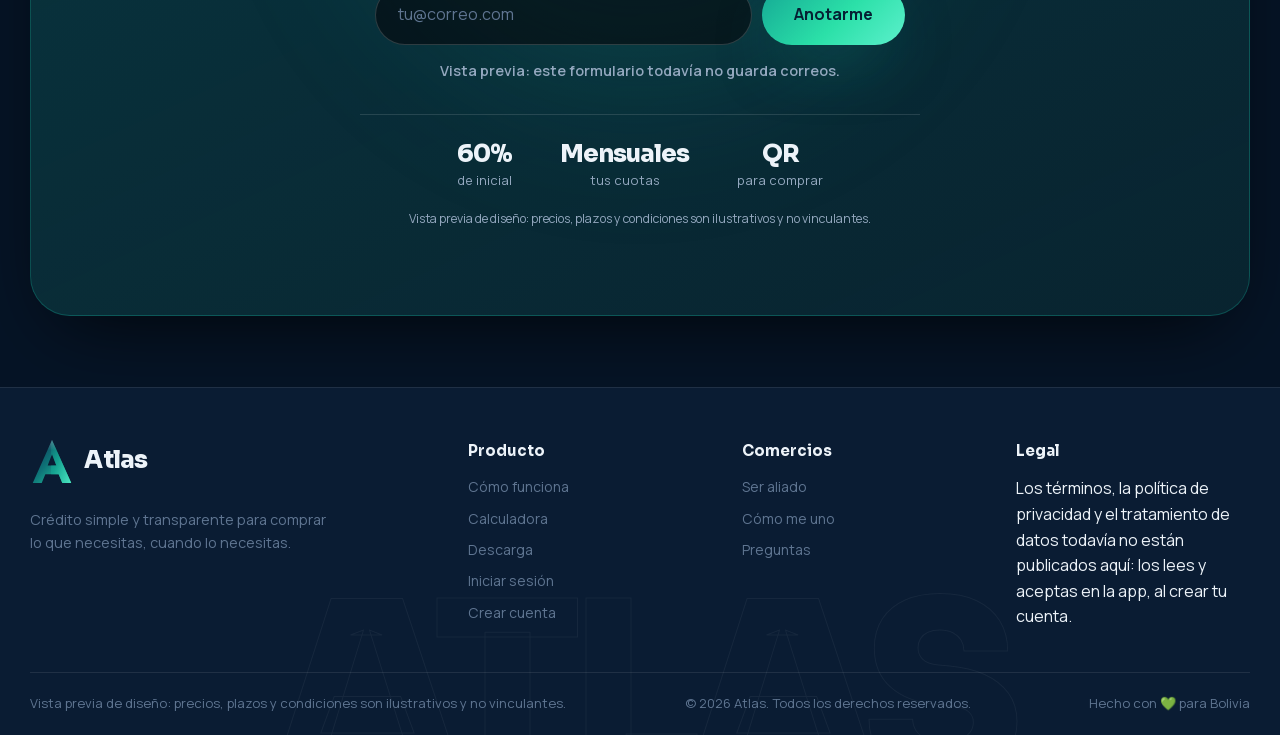
==== commit 1542791e: "fix(seguridad): fuentes autoalojadas, CSP sólo 'self' y nginx 1.30 fijado por digest (LND-05, LND-08" ====
--- a/index.html
+++ b/index.html
@@ -21,9 +21,9 @@
 <link rel="icon" href="favicon.ico" sizes="any">
 <link rel="icon" href="assets/img/icon-192.png" type="image/png">
 <link rel="apple-touch-icon" href="assets/img/apple-touch-icon.png">
-<link rel="preconnect" href="https://fonts.googleapis.com">
-<link rel="preconnect" href="https://fonts.gstatic.com" crossorigin>
-<link href="https://fonts.googleapis.com/css2?family=Sora:wght@400;500;600;700;800&family=Manrope:wght@400;500;600;700;800&display=swap" rel="stylesheet">
+<link rel="preload" href="assets/fonts/manrope-latin.woff2" as="font" type="font/woff2" crossorigin>
+<link rel="preload" href="assets/fonts/sora-latin.woff2" as="font" type="font/woff2" crossorigin>
+<link rel="stylesheet" href="assets/css/fonts.css">
 <link rel="stylesheet" href="assets/css/style.css">
 </head>
 <body>
--- a/assets/css/fonts.css
+++ b/assets/css/fonts.css
@@ -0,0 +1,23 @@
+/* Fuentes autoalojadas (auditoría de seguridad 2026-10-09, LND-05/LND-08).
+   Sora (display) y Manrope (texto) se sirven desde assets/fonts/ en vez de Google Fonts: la CSP
+   queda en style-src/font-src 'self' y la página no avisa a terceros de cada visita.
+   Son las versiones variables de Google Fonts (Sora v17, Manrope v20), recortadas a latin y
+   latin-ext: un archivo por familia y subconjunto cubre los pesos 400–800 que usa la landing.
+   Licencia SIL Open Font License 1.1: assets/fonts/Sora-OFL.txt y assets/fonts/Manrope-OFL.txt. */
+
+/* latin-ext */
+@font-face{font-family:'Manrope';font-style:normal;font-weight:400 800;font-display:swap;
+  src:url(../fonts/manrope-latin-ext.woff2) format('woff2');
+  unicode-range:U+0100-02BA,U+02BD-02C5,U+02C7-02CC,U+02CE-02D7,U+02DD-02FF,U+0304,U+0308,U+0329,U+1D00-1DBF,U+1E00-1E9F,U+1EF2-1EFF,U+2020,U+20A0-20AB,U+20AD-20C4,U+2113,U+2C60-2C7F,U+A720-A7FF}
+/* latin */
+@font-face{font-family:'Manrope';font-style:normal;font-weight:400 800;font-display:swap;
+  src:url(../fonts/manrope-latin.woff2) format('woff2');
+  unicode-range:U+0000-00FF,U+0131,U+0152-0153,U+02BB-02BC,U+02C6,U+02DA,U+02DC,U+0304,U+0308,U+0329,U+2000-206F,U+20AC,U+2122,U+2191,U+2193,U+2212,U+2215,U+FEFF,U+FFFD}
+/* latin-ext */
+@font-face{font-family:'Sora';font-style:normal;font-weight:400 800;font-display:swap;
+  src:url(../fonts/sora-latin-ext.woff2) format('woff2');
+  unicode-range:U+0100-02BA,U+02BD-02C5,U+02C7-02CC,U+02CE-02D7,U+02DD-02FF,U+0304,U+0308,U+0329,U+1D00-1DBF,U+1E00-1E9F,U+1EF2-1EFF,U+2020,U+20A0-20AB,U+20AD-20C4,U+2113,U+2C60-2C7F,U+A720-A7FF}
+/* latin */
+@font-face{font-family:'Sora';font-style:normal;font-weight:400 800;font-display:swap;
+  src:url(../fonts/sora-latin.woff2) format('woff2');
+  unicode-range:U+0000-00FF,U+0131,U+0152-0153,U+02BB-02BC,U+02C6,U+02DA,U+02DC,U+0304,U+0308,U+0329,U+2000-206F,U+20AC,U+2122,U+2191,U+2193,U+2212,U+2215,U+FEFF,U+FFFD}
